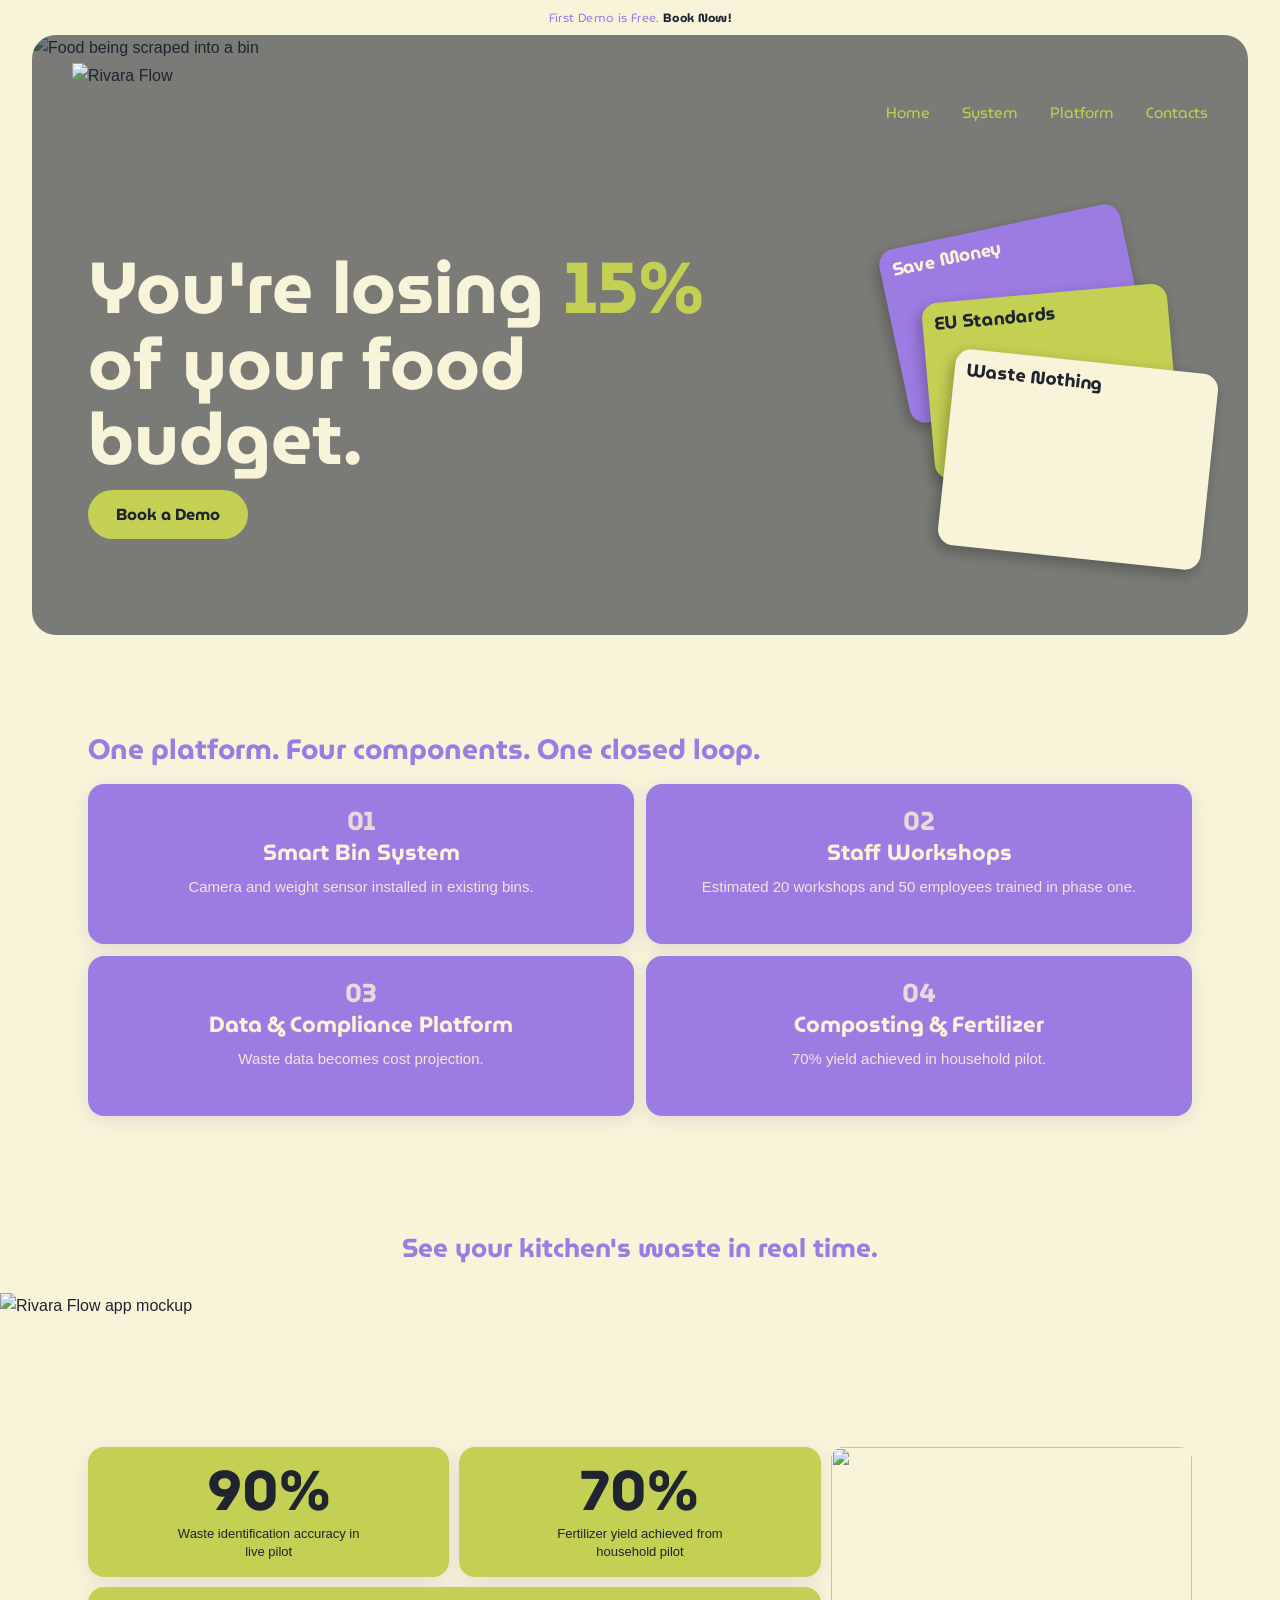
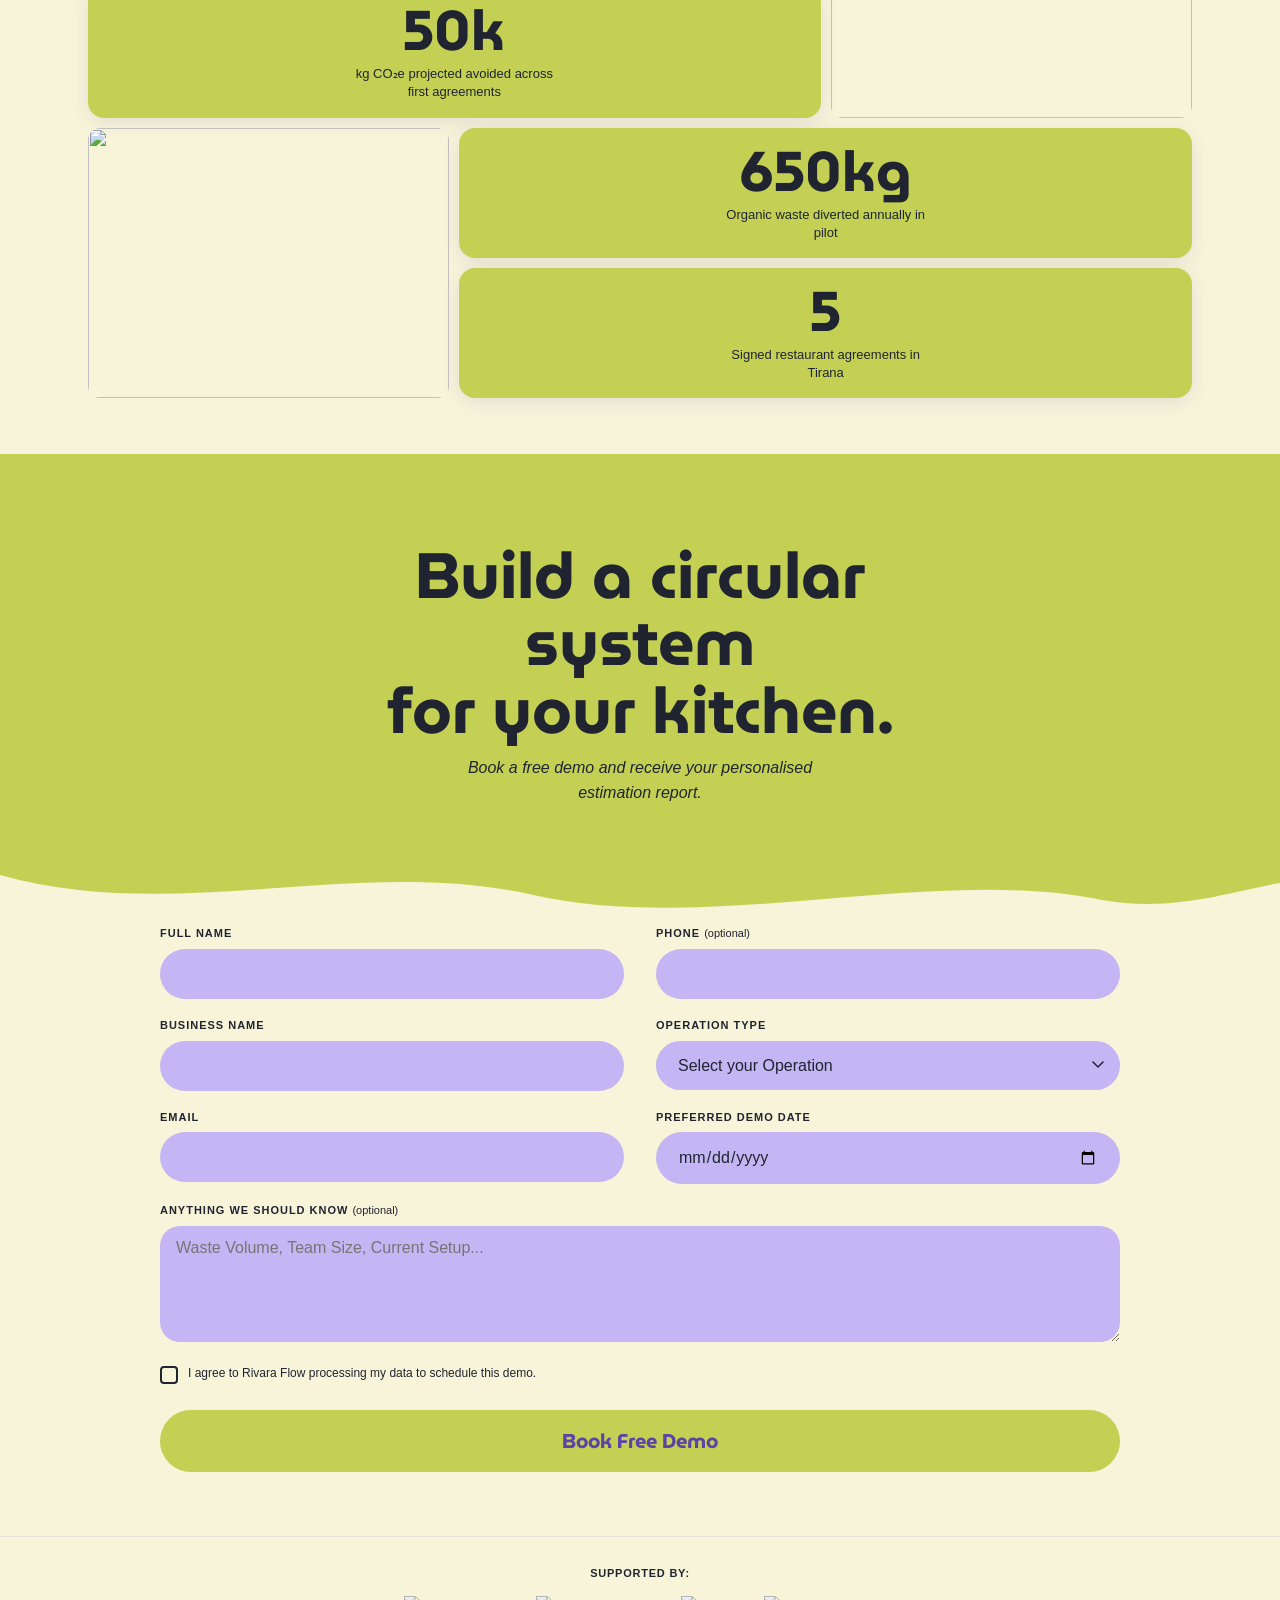
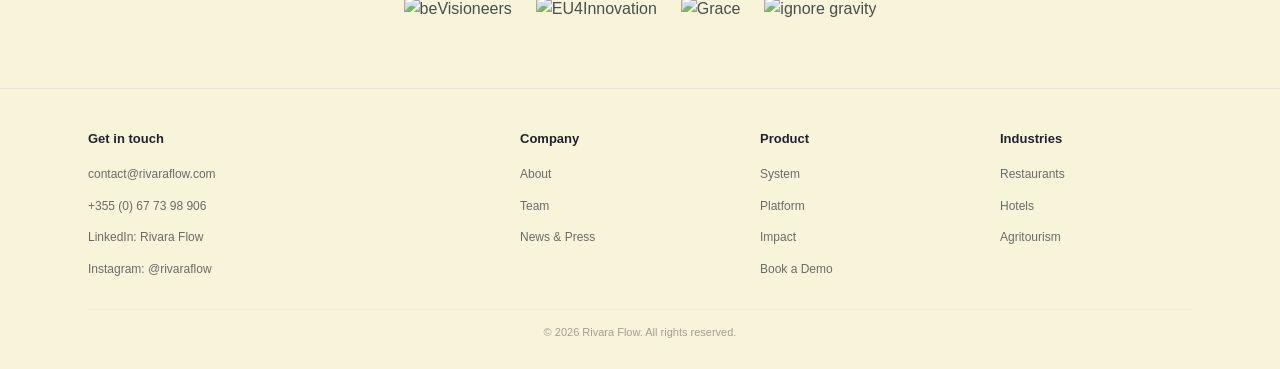
==== rivaraflow-landing/index.html @ 0e5a8a34 "feat: remove subtitle & stats, bigger logo & carousel, images in metrics, bigger form - Hero: remove" ====
<!DOCTYPE html>
<html lang="en">
<head>
  <meta charset="UTF-8" />
  <meta name="viewport" content="width=device-width, initial-scale=1.0" />
  <title>Rivara Flow — Stop Paying for Waste You've Never Seen</title>
  <meta name="description" content="Rivara Flow helps restaurants, hotels and agritourism businesses stop paying for food waste. Smart bins, staff training, data compliance, and circular composting — one closed loop." />
  <link rel="canonical" href="https://rivaraflow.com/" />
  <meta property="og:title"       content="Rivara Flow — One Platform. Four Components. One Closed Loop." />
  <meta property="og:description" content="Stop paying for food waste you've never seen. EU-compliant food waste management for restaurants, hotels, and agritourism." />
  <meta property="og:type"        content="website" />

  <link rel="preconnect" href="https://fonts.googleapis.com" />
  <link rel="preconnect" href="https://fonts.gstatic.com" crossorigin />
  <link href="https://fonts.googleapis.com/css2?family=MuseoModerno:ital,wght@0,100..900;1,100..900&display=swap" rel="stylesheet" />
  <link href="https://api.fontshare.com/v2/css?f[]=satoshi@400,500,700&display=swap" rel="stylesheet" />
  <link rel="stylesheet" href="styles/tokens.css" />
  <link rel="stylesheet" href="styles/globals.css" />
</head>
<body>

<!-- ANNOUNCEMENT -->
<p class="announce">
  First Demo is Free. <strong>Book Now!</strong>
</p>

<!-- HERO -->
<div class="hero-wrap">
  <section class="hero" id="hero" aria-labelledby="hero-h1">

    <img class="hero__bg" src="assets/images/hero-bg.png"
      alt="Food being scraped into a bin" loading="eager" width="1200" height="600" />
    <div class="hero__overlay" aria-hidden="true"></div>

    <nav class="hero-nav" aria-label="Main navigation">
      <a href="#" class="hero-nav__logo" aria-label="Rivara Flow home">
        <img src="assets/images/logo.png" alt="Rivara Flow" width="300" height="100" />
      </a>
      <ul class="hero-nav__links" role="list">
        <li><a href="#system">Home</a></li>
        <li><a href="#system">System</a></li>
        <li><a href="#platform">Platform</a></li>
        <li><a href="#contact">Contacts</a></li>
      </ul>
      <button class="hero-nav__hamburger" id="hamburger" aria-label="Open menu" aria-expanded="false">
        <span></span><span></span><span></span>
      </button>
      <div class="nav-backdrop" id="nav-backdrop" aria-hidden="true"></div>
      <nav class="hero-nav__mobile" id="mobile-menu" aria-label="Mobile nav">
        <a href="#system">Home</a>
        <a href="#system">System</a>
        <a href="#platform">Platform</a>
        <a href="#contact">Contacts</a>
      </nav>
    </nav>

    <!-- Headline left, deco cards right — same row -->
    <div class="hero__body">
      <div class="hero__content">
        <h1 class="hero__headline reveal" id="hero-h1">
          You're losing <span class="hi">15%</span><br>
          of your food<br>budget.
        </h1>
        <a href="#contact" class="btn-demo reveal">Book a Demo</a>
      </div>

      <!-- Deco cards sit to the right of the headline -->
      <div class="hero__deco" aria-hidden="true">
        <div class="deco-stack">
          <div class="deco-card deco-card--1"><span>Save Money</span></div>
          <div class="deco-card deco-card--2"><span>EU Standards</span></div>
          <div class="deco-card deco-card--3"><span>Waste Nothing</span></div>
        </div>
      </div>
    </div>

  </section>
</div>

<main>

<!-- PRODUCTS — carousel on mobile, grid on desktop -->
<section class="products" id="system" aria-labelledby="prod-title">
  <div class="container">
    <h2 class="section-title reveal" id="prod-title">
      One platform. Four components. One closed loop.
    </h2>
    <div class="carousel-wrap">
      <div class="carousel__track">
        <article class="p-card">
          <span class="p-card__num">01</span>
          <h3 class="p-card__name">Smart Bin System</h3>
          <p class="p-card__desc">Camera and weight sensor installed in existing bins.</p>
        </article>
        <article class="p-card">
          <span class="p-card__num">02</span>
          <h3 class="p-card__name">Staff Workshops</h3>
          <p class="p-card__desc">Estimated 20 workshops and 50 employees trained in phase one.</p>
        </article>
        <article class="p-card">
          <span class="p-card__num">03</span>
          <h3 class="p-card__name">Data &amp; Compliance Platform</h3>
          <p class="p-card__desc">Waste data becomes cost projection.</p>
        </article>
        <article class="p-card">
          <span class="p-card__num">04</span>
          <h3 class="p-card__name">Composting &amp; Fertilizer</h3>
          <p class="p-card__desc">70% yield achieved in household pilot.</p>
        </article>
      </div>
      <div class="carousel__dots" aria-hidden="true">
        <button class="carousel__dot active"></button>
        <button class="carousel__dot"></button>
        <button class="carousel__dot"></button>
        <button class="carousel__dot"></button>
      </div>
    </div>
  </div>
</section>


<!-- PHONE MOCKUP — full bleed -->
<section class="phone-section" id="platform" aria-labelledby="phone-h">
  <div class="container">
    <h2 class="phone-section__title reveal" id="phone-h">
      See your kitchen's waste in real time.
    </h2>
  </div>
  <div class="mockup-bleed">
    <img
      src="assets/images/grocery-bag.png"
      alt="Rivara Flow app mockup"
      loading="lazy"
    />
  </div>
</section>

<!-- METRICS -->
<style>
  /* Smaller lime cards */
  .m-card { min-height: 100px !important; padding: 16px 14px !important; }

  /* Images always visible, full-width rows */
  .m-ph, .m-i2 {
    display: block !important;
    padding: 0 !important;
    background: none !important;
    box-shadow: none !important;
    border-radius: var(--r12) !important;
    overflow: hidden !important;
    grid-column: 1 / -1 !important;
  }
  .m-ph img, .m-i2 img {
    width: 100% !important;
    height: 220px !important;
    object-fit: cover !important;
    border-radius: 0 !important;
    display: block !important;
  }
  /* Mobile grid order */
  .m-90  { grid-column: span 1 !important; }
  .m-70  { grid-column: span 1 !important; }
  .m-50k { grid-column: 1 / -1 !important; }
  .m-650 { grid-column: span 1 !important; }
  .m-5   { grid-column: span 1 !important; }

  /* Desktop: restore 3-col complex grid */
  @media (min-width: 768px) {
    .metrics__grid { grid-template-columns: 1fr 1fr 1fr !important; }
    .m-ph  { grid-column: 3 !important;     grid-row: 1 / 3 !important; }
    .m-i2  { grid-column: 1 !important;     grid-row: 3 / 5 !important; }
    .m-90  { grid-column: 1 !important;     grid-row: 1 !important; }
    .m-70  { grid-column: 2 !important;     grid-row: 1 !important; }
    .m-50k { grid-column: 1 / 3 !important; grid-row: 2 !important; }
    .m-650 { grid-column: 2 / 4 !important; grid-row: 3 !important; }
    .m-5   { grid-column: 2 / 4 !important; grid-row: 4 !important; }
    .m-ph img, .m-i2 img { height: 100% !important; }
  }
</style>
<section class="metrics" aria-labelledby="metrics-h">
  <div class="container">
    <h2 class="sr-only" id="metrics-h">Impact metrics</h2>
    <div class="metrics__grid">

      <article class="m-card m-90 reveal">
        <span class="m-card__num">90%</span>
        <p class="m-card__label">Waste identification accuracy in live pilot</p>
      </article>

      <article class="m-card m-70 reveal">
        <span class="m-card__num">70%</span>
        <p class="m-card__label">Fertilizer yield achieved from household pilot</p>
      </article>

      <!-- image cards — hidden on mobile, shown on desktop -->
      <div class="m-card m-ph m-img-card">
        <img src="assets/images/waste-heap.jpg" alt="" loading="lazy" />
      </div>

      <article class="m-card m-50k reveal">
        <span class="m-card__num">50k</span>
        <p class="m-card__label">kg CO₂e projected avoided across first agreements</p>
      </article>

      <div class="m-card m-i2 m-img-card">
        <img src="assets/images/market.jpg" alt="" loading="lazy" />
      </div>

      <article class="m-card m-650 reveal">
        <span class="m-card__num">650kg</span>
        <p class="m-card__label">Organic waste diverted annually in pilot</p>
      </article>

      <article class="m-card m-5 reveal">
        <span class="m-card__num">5</span>
        <p class="m-card__label">Signed restaurant agreements in Tirana</p>
      </article>

    </div>
  </div>
</section>

<!-- FORM -->
<section class="form-section" id="contact" aria-labelledby="form-h" style="background:var(--bg)">

  <div class="form-heading-area">
    <div class="form-heading-content">
      <h2 class="form-section__heading reveal" id="form-h">
        Build a circular<br>system<br>for your kitchen.
      </h2>
      <p class="form-section__sub reveal">
        Book a free demo and receive your personalised estimation report.
      </p>
    </div>
    <!-- wave at bottom transitions lime → beige -->
    <svg class="form-wave" viewBox="0 0 1440 70" preserveAspectRatio="none" aria-hidden="true">
      <path d="M0,20 C200,70 400,0 600,40 C800,80 1050,10 1240,45 C1320,58 1390,35 1440,28 L1440,70 L0,70 Z" fill="#F8F4D9"/>
    </svg>
  </div>

  <form class="lead-form" id="lead-form" novalidate aria-label="Book a free demo">

    <div class="f-group">
      <label class="f-label" for="full-name">Full Name</label>
      <input class="f-input" type="text" id="full-name" name="full_name"
        autocomplete="name" required aria-required="true" />
    </div>

    <div class="f-group">
      <label class="f-label" for="phone">Phone
        <span style="font-weight:400;text-transform:none;letter-spacing:0">(optional)</span>
      </label>
      <input class="f-input" type="tel" id="phone" name="phone" autocomplete="tel" />
    </div>

    <div class="f-group">
      <label class="f-label" for="biz">Business Name</label>
      <input class="f-input" type="text" id="biz" name="business_name" required aria-required="true" />
    </div>

    <div class="f-group">
      <label class="f-label" for="op-type">Operation Type</label>
      <select class="f-select f-input" id="op-type" name="operation_type" required aria-required="true">
        <option value="" disabled selected>Select your Operation</option>
        <option value="restaurant">Restaurant</option>
        <option value="hotel">Hotel</option>
        <option value="agritourism">Agritourism</option>
        <option value="catering">Catering</option>
        <option value="other">Other</option>
      </select>
    </div>

    <div class="f-group">
      <label class="f-label" for="email">Email</label>
      <input class="f-input" type="email" id="email" name="email"
        autocomplete="email" required aria-required="true" />
    </div>

    <div class="f-group">
      <label class="f-label" for="demo-date">Preferred Demo Date</label>
      <input class="f-input" type="date" id="demo-date" name="demo_date" />
    </div>

    <div class="f-group f-group--full">
      <label class="f-label" for="notes">Anything we should know
        <span style="font-weight:400;text-transform:none;letter-spacing:0">(optional)</span>
      </label>
      <textarea class="f-textarea" id="notes" name="notes" rows="5"
        placeholder="Waste Volume, Team Size, Current Setup..."></textarea>
    </div>

    <div class="f-consent">
      <input type="checkbox" id="consent" name="consent" required aria-required="true" />
      <label for="consent">I agree to Rivara Flow processing my data to schedule this demo.</label>
    </div>

    <div class="f-submit">
      <button type="submit" class="btn-cta">Book Free Demo</button>
    </div>

  </form>
</section>

</main>

<!-- SUPPORTED BY -->
<aside class="supported" aria-label="Supported by">
  <div class="container">
    <p class="supported__label">Supported by:</p>
    <div class="supported__logos">
      <img src="assets/images/sponsor-bv.png"         alt="beVisioneers"  height="36" loading="lazy" />
      <img src="assets/images/sponsor-eu4innovation.png" alt="EU4Innovation" height="36" loading="lazy" />
      <img src="assets/images/sponsor-grace.png"      alt="Grace"         height="36" loading="lazy" />
      <img src="assets/images/sponsor-ignore_gravity.png" alt="ignore gravity" height="36" loading="lazy" />
    </div>
  </div>
</aside>

<!-- FOOTER -->
<footer class="footer" role="contentinfo">
  <div class="container">
    <div class="footer__grid">
      <div class="footer__col">
        <p class="footer__col-title">Get in touch</p>
        <ul role="list">
          <li><a href="mailto:contact@rivaraflow.com">contact@rivaraflow.com</a></li>
          <li><a href="tel:+355677398906">+355 (0) 67 73 98 906</a></li>
          <li><a href="https://linkedin.com/company/rivaraflow" target="_blank" rel="noopener">LinkedIn: Rivara Flow</a></li>
          <li><a href="https://instagram.com/rivaraflow" target="_blank" rel="noopener">Instagram: @rivaraflow</a></li>
        </ul>
      </div>
      <div class="footer__col">
        <p class="footer__col-title">Company</p>
        <ul role="list">
          <li><a href="#">About</a></li>
          <li><a href="#">Team</a></li>
          <li><a href="#">News &amp; Press</a></li>
        </ul>
      </div>
      <div class="footer__col">
        <p class="footer__col-title">Product</p>
        <ul role="list">
          <li><a href="#system">System</a></li>
          <li><a href="#platform">Platform</a></li>
          <li><a href="#">Impact</a></li>
          <li><a href="#contact">Book a Demo</a></li>
        </ul>
      </div>
      <div class="footer__col">
        <p class="footer__col-title">Industries</p>
        <ul role="list">
          <li><a href="#">Restaurants</a></li>
          <li><a href="#">Hotels</a></li>
          <li><a href="#">Agritourism</a></li>
        </ul>
      </div>
    </div>
    <p class="footer__copy">&copy; <span id="year"></span> Rivara Flow. All rights reserved.</p>
  </div>
</footer>

<script>
  document.getElementById('year').textContent = new Date().getFullYear();

  const hbtn     = document.getElementById('hamburger');
  const hmenu    = document.getElementById('mobile-menu');
  const backdrop = document.getElementById('nav-backdrop');

  function openMenu() {
    hmenu.classList.add('open');
    backdrop.classList.add('open');
    hbtn.setAttribute('aria-expanded', 'true');
    document.body.style.overflow = 'hidden';
  }
  function closeMenu() {
    hmenu.classList.remove('open');
    backdrop.classList.remove('open');
    hbtn.setAttribute('aria-expanded', 'false');
    document.body.style.overflow = '';
  }

  hbtn.addEventListener('click', () => {
    hmenu.classList.contains('open') ? closeMenu() : openMenu();
  });
  backdrop.addEventListener('click', closeMenu);
  hmenu.querySelectorAll('a').forEach(a => a.addEventListener('click', closeMenu));

  // Carousel
  const track = document.querySelector('.carousel__track');
  const dots  = document.querySelectorAll('.carousel__dot');
  if (track && dots.length) {
    const updateDots = () => {
      const idx = Math.round(track.scrollLeft / track.offsetWidth);
      dots.forEach((d, i) => d.classList.toggle('active', i === idx));
    };
    track.addEventListener('scroll', updateDots, { passive: true });
    dots.forEach((dot, i) => {
      dot.addEventListener('click', () => {
        track.scrollTo({ left: i * track.offsetWidth, behavior: 'smooth' });
      });
    });
  }

  const io = new IntersectionObserver(entries => {
    entries.forEach(e => {
      if (e.isIntersecting) { e.target.classList.add('in-view'); io.unobserve(e.target); }
    });
  }, { threshold: 0.1 });
  document.querySelectorAll('.reveal').forEach((el, i) => {
    el.style.transitionDelay = (i % 5) * 0.07 + 's';
    io.observe(el);
  });

  document.getElementById('lead-form').addEventListener('submit', e => {
    e.preventDefault();
    const btn = e.target.querySelector('[type=submit]');
    btn.textContent = "Submitted — we'll be in touch!";
    btn.disabled = true;
    btn.style.background = 'var(--accent-dark)';
    btn.style.color = 'var(--text-inv)';
  });
</script>

</body>
</html>
---- rivaraflow-landing/styles/tokens.css ----
@import url('https://fonts.googleapis.com/css2?family=MuseoModerno:ital,wght@0,100..900;1,100..900&display=swap');
@import url('https://api.fontshare.com/v2/css?f[]=satoshi@400,500,700&display=swap');

:root {
  --bg:          #F8F4D9;
  --bg-dark:     #1F2430;
  --primary:     #C4D054;
  --accent:      #9C7BE3;
  --accent-dark: #5B43A7;
  --accent-soft: #BAAADE;
  --input-bg:    #C4B5F4;
  --text:        #1F2430;
  --text-inv:    #F8F4D9;
  --white:       #FFFFFF;

  --museo:   'MuseoModerno', sans-serif;
  --satoshi: 'Satoshi', sans-serif;

  --r8:   8px;
  --r12:  12px;
  --r16:  16px;
  --r20:  20px;
  --r24:  24px;
  --r32:  32px;
  --r999: 999px;
}
---- rivaraflow-landing/styles/globals.css ----
/* ═══════════════════════════════════════════════════
   globals.css — mobile-first
   ═══════════════════════════════════════════════════ */

*, *::before, *::after { box-sizing: border-box; margin: 0; padding: 0; }
html { scroll-behavior: smooth; -webkit-text-size-adjust: 100%; }

body {
  background: var(--bg);
  color: var(--text);
  font-family: var(--satoshi);
  line-height: 1.6;
  overflow-x: hidden;
}

img  { display: block; max-width: 100%; }
a    { text-decoration: none; color: inherit; }
ul   { list-style: none; }

.sr-only {
  position:absolute; width:1px; height:1px; padding:0;
  margin:-1px; overflow:hidden; clip:rect(0,0,0,0);
  white-space:nowrap; border:0;
}

.container {
  width: 100%;
  max-width: 1200px;
  margin-inline: auto;
  padding-inline: 16px;
}
@media (min-width: 640px)  { .container { padding-inline: 24px; } }
@media (min-width: 1024px) { .container { padding-inline: 48px; } }

/* ══════════════════════════════════════════════════
   ANNOUNCEMENT BAR
══════════════════════════════════════════════════ */
.announce {
  text-align: center;
  font-family: var(--museo);
  font-size: 12px;
  color: var(--accent);
  padding: 8px 16px;
  letter-spacing: .03em;
}
.announce strong { color: var(--text); font-weight: 700; }

/* ══════════════════════════════════════════════════
   HERO
══════════════════════════════════════════════════ */
.hero-wrap {
  padding: 0 12px 16px;   /* small gap below hero */
}
@media (min-width: 640px)  { .hero-wrap { padding: 0 20px 32px; } }
@media (min-width: 1024px) { .hero-wrap { padding: 0 32px 48px; } }

.hero {
  position: relative;
  border-radius: var(--r24);
  overflow: hidden;
  min-height: 440px;
  display: flex;
  flex-direction: column;
}
@media (min-width: 768px)  { .hero { min-height: 540px; } }
@media (min-width: 1024px) { .hero { min-height: 600px; } }

.hero__bg {
  position: absolute;
  inset: 0;
  width: 100%; height: 100%;
  object-fit: cover;
  object-position: center center;
}
.hero__overlay {
  position: absolute;
  inset: 0;
  background: rgba(31,36,48,.58);
}

/* ── Nav inside hero ─────────────────────────── */
.hero-nav {
  position: relative;
  z-index: 10;
  display: flex;
  align-items: center;
  justify-content: space-between;
  padding: 18px 20px 0;
  gap: 16px;
}
@media (min-width: 768px) { .hero-nav { padding: 28px 40px 0; } }

.hero-nav__logo img {
  height: 80px;
  width: auto;
  object-fit: contain;
}
@media (min-width: 768px) { .hero-nav__logo img { height: 100px; } }

.hero-nav__links { display: none; gap: 32px; }
@media (min-width: 768px) { .hero-nav__links { display: flex; } }
.hero-nav__links a {
  font-family: var(--museo);
  font-size: 15px;
  color: var(--primary);
  transition: opacity .2s;
}
.hero-nav__links a:hover { opacity: .7; }

.hero-nav__hamburger {
  display: flex; flex-direction: column;
  gap: 5px; background: none; border: none;
  cursor: pointer; padding: 4px;
  position: relative; z-index: 110;
}
.hero-nav__hamburger span {
  display: block; width: 22px; height: 2px;
  background: var(--primary); border-radius: 2px;
  transform-origin: center;
  transition: transform .28s ease, opacity .28s ease;
}
/* Morph to X when open */
.hero-nav__hamburger[aria-expanded="true"] span:nth-child(1) {
  transform: translateY(7px) rotate(45deg);
}
.hero-nav__hamburger[aria-expanded="true"] span:nth-child(2) {
  opacity: 0; transform: scaleX(0);
}
.hero-nav__hamburger[aria-expanded="true"] span:nth-child(3) {
  transform: translateY(-7px) rotate(-45deg);
}
@media (min-width: 768px) { .hero-nav__hamburger { display: none; } }

/* Backdrop */
.nav-backdrop {
  display: none;
  position: fixed; inset: 0; z-index: 98;
  background: rgba(0,0,0,.45);
  opacity: 0;
  transition: opacity .28s ease;
}
.nav-backdrop.open {
  display: block;
  opacity: 1;
}

/* Slide-in drawer */
.hero-nav__mobile {
  position: fixed; top: 0; right: 0;
  height: 100dvh; width: 72%; max-width: 270px;
  z-index: 99;
  background: var(--bg-dark);
  display: flex; flex-direction: column;
  padding: 72px 28px 40px;
  gap: 6px;
  transform: translateX(100%);
  transition: transform .3s cubic-bezier(.4,0,.2,1);
  overflow-y: auto;
}
.hero-nav__mobile.open { transform: translateX(0); }
.hero-nav__mobile a {
  font-family: var(--museo); font-size: 20px;
  color: var(--primary);
  padding: 12px 0;
  border-bottom: 1px solid rgba(196,208,84,.12);
  transition: opacity .2s;
}
.hero-nav__mobile a:last-child { border-bottom: none; }
.hero-nav__mobile a:hover { opacity: .7; }
@media (min-width: 768px) { .hero-nav__mobile, .nav-backdrop { display: none !important; } }

/* ── Hero body: content left, deco right ─────── */
.hero__body {
  position: relative;
  z-index: 5;
  flex: 1;
  /* On mobile: row layout so deco is beside headline */
  display: flex;
  flex-direction: row;
  align-items: flex-start;
  justify-content: space-between;
  gap: 12px;
  padding: 24px 20px 32px;
}
@media (min-width: 768px) {
  .hero__body {
    padding: 40px 40px 56px;
    align-items: center;
  }
}
@media (min-width: 1024px) { .hero__body { padding: 56px 56px 64px; } }

.hero__content {
  flex: 1;
  min-width: 0;
  display: flex;
  flex-direction: column;
  align-items: flex-start;
}

.hero__headline {
  font-family: var(--museo);
  font-weight: 700;
  font-size: clamp(32px, 7vw, 72px);
  line-height: 1.05;
  color: var(--text-inv);
  margin-bottom: 12px;
}
.hero__headline .hi { color: var(--primary); }

.hero__sub {
  font-size: clamp(11px, 2.5vw, 15px);
  color: rgba(248,244,217,.88);
  line-height: 1.6;
  margin-bottom: 20px;
  max-width: 420px;
}

/* CTA — must be lowest element in hero */
.btn-demo {
  display: inline-flex;
  align-items: center; justify-content: center;
  background: var(--primary);
  color: var(--text);
  font-family: var(--museo); font-weight: 700;
  font-size: clamp(13px, 2.5vw, 16px);
  padding: 12px 28px;
  border-radius: var(--r999);
  border: none; cursor: pointer;
  transition: transform .2s, box-shadow .2s;
  white-space: nowrap;
  margin-top: auto;
}
.btn-demo:hover { transform: translateY(-2px); box-shadow: 0 8px 24px rgba(0,0,0,.25); }

/* ── Deco cards — beside headline on mobile ──── */
.hero__deco {
  flex-shrink: 0;
  align-self: center;
  width: 130px;
  height: 155px;
}
@media (min-width: 480px) { .hero__deco { width: 155px; height: 185px; } }
@media (min-width: 768px) { .hero__deco { width: 220px; height: 260px; } }
@media (min-width: 1024px) { .hero__deco { width: 300px; height: 340px; } }

.deco-stack {
  position: relative;
  width: 100%; height: 100%;
}

.deco-card {
  position: absolute;
  border-radius: var(--r16);
  box-shadow: -3px 5px 14px rgba(0,0,0,.28);
  overflow: hidden;
}

.deco-card--1 {
  background: var(--accent); color: var(--text-inv);
  width: 82%; height: 52%;
  top: 0; left: 0;
  transform: rotate(-12deg);
  display: flex; align-items: flex-start;
  padding: 10px 12px; z-index: 1;
}
.deco-card--1 span {
  font-family: var(--museo); font-weight: 700;
  font-size: clamp(11px, 2.5vw, 18px); color: var(--text-inv); line-height: 1.2;
}

.deco-card--2 {
  background: var(--primary); color: var(--bg-dark);
  width: 82%; height: 52%;
  top: 20%; left: 12%;
  transform: rotate(-5deg);
  display: flex; align-items: flex-start;
  padding: 10px 12px; z-index: 2;
}
.deco-card--2 span {
  font-family: var(--museo); font-weight: 700;
  font-size: clamp(11px, 2.5vw, 18px); color: var(--bg-dark); line-height: 1.2;
}

.deco-card--3 {
  background: var(--bg); color: var(--text);
  width: 88%; height: 58%;
  top: 40%; left: 18%;
  transform: rotate(6deg);
  display: flex; flex-direction: column;
  align-items: flex-start;
  padding: 10px 12px 8px; gap: 4px; z-index: 3;
}
.deco-card--3 span {
  font-family: var(--museo); font-weight: 700;
  font-size: clamp(11px, 2.5vw, 18px); color: var(--text); line-height: 1.2;
}
.deco-card--3 img {
  width: 50%; object-fit: contain; align-self: flex-end;
}

/* ══════════════════════════════════════════════════
   PRODUCTS
══════════════════════════════════════════════════ */
.products { padding: 20px 0 32px; }  /* tight gap after hero */
@media (min-width: 768px) { .products { padding: 48px 0 56px; } }

.section-title {
  font-family: var(--museo); font-weight: 700;
  font-size: clamp(14px, 3vw, 28px);
  color: var(--accent);
  margin-bottom: 16px; line-height: 1.3;
}

/* ── Carousel ───────────────────────────────── */
.carousel-wrap { position: relative; }

.carousel__track {
  display: flex;
  gap: 10px;
  overflow-x: auto;
  scroll-snap-type: x mandatory;
  scroll-behavior: smooth;
  scrollbar-width: none;
  -webkit-overflow-scrolling: touch;
}
.carousel__track::-webkit-scrollbar { display: none; }

.carousel__track .p-card {
  scroll-snap-align: start;
  flex: 0 0 calc(100% - 4px);
  min-height: 160px;
}

.carousel__dots {
  display: flex;
  justify-content: center;
  gap: 8px;
  margin-top: 16px;
}
.carousel__dot {
  width: 9px; height: 9px;
  border-radius: 50%;
  background: var(--accent-soft);
  border: none; cursor: pointer; padding: 0;
  transition: background .2s, transform .2s;
}
.carousel__dot.active {
  background: var(--accent);
  transform: scale(1.25);
}

/* Desktop: 2×2 grid, hide dots */
@media (min-width: 640px) {
  .carousel__track {
    display: grid;
    grid-template-columns: 1fr 1fr;
    gap: 12px;
    overflow-x: visible;
    scroll-snap-type: none;
  }
  .carousel__track .p-card { flex: none; }
  .carousel__dots { display: none; }
}

.p-card {
  background: var(--accent);
  border-radius: var(--r16);
  padding: 24px 20px;
  color: var(--text-inv);
  box-shadow: 0 4px 18px rgba(91,67,167,.14);
  transition: transform .25s, box-shadow .25s;
  min-height: 140px;
  display: flex; flex-direction: column;
  align-items: center; text-align: center; gap: 6px;
}
.p-card:hover { transform: translateY(-3px); box-shadow: 0 8px 28px rgba(91,67,167,.24); }

.p-card__num {
  font-family: var(--museo); font-weight: 700;
  font-size: clamp(18px, 3vw, 26px); line-height: 1; opacity: .8;
}
.p-card__name {
  font-family: var(--museo); font-weight: 700;
  font-size: clamp(16px, 2.5vw, 22px); line-height: 1.2;
}
.p-card__desc {
  font-family: var(--satoshi); font-weight: 400;
  font-size: clamp(13px, 1.8vw, 15px); line-height: 1.5; opacity: .9; margin-top: 4px;
}

/* ══════════════════════════════════════════════════
   IMAGE STORY — always 2 columns
══════════════════════════════════════════════════ */
.image-story { padding: 0 0 32px; }
@media (min-width: 768px) { .image-story { padding: 0 0 56px; } }

.image-story__grid {
  display: grid;
  grid-template-columns: 1fr 1fr;   /* always side by side */
  gap: 8px;
}
@media (min-width: 640px) { .image-story__grid { gap: 12px; } }

.image-story__img {
  width: 100%; aspect-ratio: 4/3;
  object-fit: cover;
}
@media (min-width: 768px) {
  .image-story__img { aspect-ratio: 16/9; }
}

/* ══════════════════════════════════════════════════
   STATS — always 3 columns, compact on mobile
══════════════════════════════════════════════════ */
.stats { padding: 32px 0; }
@media (min-width: 768px) { .stats { padding: 56px 0; } }

.stats__row {
  display: grid;
  grid-template-columns: repeat(3, 1fr);  /* always inline */
  gap: 8px;
  text-align: center;
}

.stat__num {
  display: block;
  font-family: var(--museo); font-weight: 700;
  font-size: clamp(22px, 6vw, 72px);
  color: var(--accent); line-height: 1;
  margin-bottom: 6px;
}
.stat__label {
  font-size: clamp(9px, 1.8vw, 14px);
  line-height: 1.3;
}

/* ══════════════════════════════════════════════════
   PHONE / MOCKUP SECTION
══════════════════════════════════════════════════ */
.phone-section { padding: 32px 0 48px; }
@media (min-width: 768px) { .phone-section { padding: 56px 0 72px; } }

.phone-section__title {
  font-family: var(--museo); font-weight: 700;
  font-size: clamp(14px, 2.5vw, 26px);
  color: var(--accent);
  text-align: center;
  margin-bottom: 24px;
}

/* Full-bleed mockup */
.mockup-bleed {
  width: 100%;
  overflow: hidden;
}
.mockup-bleed img {
  width: 100%;
  display: block;
  object-fit: cover;
}

/* ══════════════════════════════════════════════════
   METRICS — compact mobile grid
══════════════════════════════════════════════════ */
.metrics { padding: 32px 0; }
@media (min-width: 768px) { .metrics { padding: 56px 0; } }

.metrics__grid {
  display: grid;
  grid-template-columns: 1fr 1fr;
  gap: 8px;
}
@media (min-width: 640px) { .metrics__grid { gap: 10px; } }

/* Desktop 3-col layout */
@media (min-width: 768px) {
  .metrics__grid { grid-template-columns: 1fr 1fr 1fr; gap: 10px; }
  .m-90  { grid-column: 1; grid-row: 1; }
  .m-70  { grid-column: 2; grid-row: 1; }
  .m-ph  { grid-column: 3; grid-row: 1 / 3; }
  .m-50k { grid-column: 1 / 3; grid-row: 2; }
  .m-i2  { grid-column: 1; grid-row: 3 / 5; }
  .m-650 { grid-column: 2 / 4; grid-row: 3; }
  .m-5   { grid-column: 2 / 4; grid-row: 4; }
}

/* Mobile: hide image cards, simple 2-col grid */
.m-ph, .m-i2 { display: none; }
@media (min-width: 768px) {
  .m-ph, .m-i2 {
    display: block;
    padding: 0; background: none; box-shadow: none;
    border-radius: var(--r16); overflow: hidden;
  }
  .m-ph img, .m-i2 img {
    width: 100%; height: 100%; min-height: 200px;
    object-fit: cover;
  }
}

/* Mobile: 90% + 70% side by side, rest full-width */
.m-90, .m-70 { grid-column: span 1; }
.m-50k, .m-650, .m-5 { grid-column: span 2; }

.m-card {
  background: var(--primary);
  border-radius: var(--r16);
  padding: 20px 14px;
  display: flex; flex-direction: column;
  align-items: center; justify-content: center;
  text-align: center; gap: 6px;
  position: relative; overflow: hidden;
  box-shadow: 0 4px 18px rgba(91,67,167,.12);
  transition: transform .25s, box-shadow .25s;
  min-height: 120px;
}
.m-card:hover { transform: translateY(-3px); box-shadow: 0 8px 28px rgba(91,67,167,.22); }

.m-card__bg {
  position: absolute; inset: 0;
  width: 100%; height: 100%;
  object-fit: cover; opacity: .18; pointer-events: none;
}
.m-card__num {
  font-family: var(--museo); font-weight: 700;
  font-size: clamp(28px, 8vw, 56px);
  color: var(--bg-dark); line-height: 1;
  position: relative; z-index: 1;
}
.m-card__label {
  font-size: clamp(10px, 2.5vw, 13px);
  color: var(--bg-dark); line-height: 1.4;
  max-width: 200px; position: relative; z-index: 1;
}

/* ══════════════════════════════════════════════════
   FORM SECTION
══════════════════════════════════════════════════ */
.form-section {
  background: var(--bg);
  position: relative;
  padding-bottom: 48px;
  overflow: hidden;
}
@media (min-width: 768px) { .form-section { padding-bottom: 64px; } }

/* Heading area — solid lime, beige wave at bottom */
.form-heading-area {
  position: relative;
  background: var(--primary);
  text-align: center;
  padding: 56px 20px 96px;
}
@media (min-width: 640px)  { .form-heading-area { padding: 72px 24px 110px; } }
@media (min-width: 1024px) { .form-heading-area { padding: 88px 24px 120px; } }

.form-wave {
  position: absolute;
  bottom: 0; left: 0;
  width: 100%; height: 70px;
  display: block;
  pointer-events: none;
}

.form-heading-content {
  position: relative;
  z-index: 2;
  max-width: 700px;
  margin-inline: auto;
  text-align: center;
}

.form-section__heading {
  font-family: var(--museo);
  font-weight: 700;
  font-size: clamp(30px, 8vw, 64px);
  color: var(--bg-dark);
  line-height: 1.05;
  margin-bottom: 12px;
  text-align: center;
}

.form-section__sub {
  font-family: var(--satoshi);
  font-weight: 400;
  font-style: italic;
  font-size: clamp(12px, 2vw, 16px);
  color: var(--bg-dark);
  line-height: 1.55;
  text-align: center;
  max-width: 420px;
  margin-inline: auto;
}

/* Form grid */
.lead-form {
  display: grid;
  grid-template-columns: 1fr;
  gap: 18px;
  max-width: 960px;
  margin-inline: auto;
  padding-inline: 20px;
}
@media (min-width: 560px)  { .lead-form { grid-template-columns: 1fr 1fr; gap: 18px 32px; } }
@media (min-width: 1024px) { .lead-form { padding-inline: 0; } }

.f-group { display: flex; flex-direction: column; gap: 6px; }
.f-group--full { grid-column: 1 / -1; }

.f-label {
  font-family: var(--satoshi); font-weight: 700;
  font-size: 11px; letter-spacing: .09em;
  text-transform: uppercase; color: var(--text);
}

.f-input, .f-select, .f-textarea {
  background: var(--input-bg);
  border: none;
  border-radius: var(--r999);
  padding: 16px 22px;
  font-family: var(--satoshi);
  font-size: 16px; color: var(--text);
  width: 100%; outline: none;
  -webkit-appearance: none;
  transition: box-shadow .2s;
}
.f-input:focus, .f-select:focus { box-shadow: 0 0 0 2.5px var(--accent-dark); }

.f-textarea {
  border-radius: var(--r20);
  min-height: 100px; resize: vertical;
  padding: 13px 16px;
}
.f-textarea:focus { box-shadow: 0 0 0 2.5px var(--accent-dark); }

.f-select {
  appearance: none;
  background-image: url("data:image/svg+xml,%3Csvg xmlns='http://www.w3.org/2000/svg' width='12' height='8' viewBox='0 0 12 8'%3E%3Cpath d='M1 1l5 5 5-5' stroke='%231F2430' stroke-width='1.5' fill='none' stroke-linecap='round'/%3E%3C/svg%3E");
  background-repeat: no-repeat;
  background-position: right 16px center;
  padding-right: 40px; cursor: pointer;
}

.f-consent {
  display: flex; align-items: flex-start;
  gap: 10px; grid-column: 1 / -1; margin-top: 4px;
}
.f-consent input[type=checkbox] {
  flex-shrink: 0; margin-top: 2px;
  width: 18px; height: 18px;
  border-radius: 4px;
  border: 2px solid var(--text);
  appearance: none; cursor: pointer;
  background: transparent; transition: background .2s;
}
.f-consent input[type=checkbox]:checked {
  background: var(--accent-dark); border-color: var(--accent-dark);
}
.f-consent label { font-size: 12px; line-height: 1.5; cursor: pointer; }

.f-submit { grid-column: 1 / -1; margin-top: 8px; }

.btn-cta {
  display: flex; align-items: center; justify-content: center;
  width: 100%; padding: 15px;
  background: var(--primary);
  color: var(--accent-dark);
  font-family: var(--museo); font-weight: 700;
  font-size: clamp(15px, 2.5vw, 20px);
  border: none; border-radius: var(--r999);
  cursor: pointer;
  transition: transform .2s, box-shadow .2s;
}
.btn-cta:hover { transform: translateY(-2px); box-shadow: 0 8px 24px rgba(196,208,84,.5); }

/* ══════════════════════════════════════════════════
   SUPPORTED BY
══════════════════════════════════════════════════ */
.supported {
  background: var(--bg);
  padding: 28px 0;
  border-top: 1px solid rgba(156,123,227,.15);
}
.supported__label {
  font-family: var(--satoshi); font-weight: 700;
  font-size: 11px; text-transform: uppercase;
  letter-spacing: .07em; margin-bottom: 14px;
  text-align: center;
}
.supported__logos {
  display: flex; align-items: center;
  flex-wrap: wrap; gap: 24px;
  justify-content: center;   /* centred always */
}
.supported__logos img {
  height: 52px; object-fit: contain;
  opacity: .8; transition: opacity .2s;
}
@media (min-width: 768px) { .supported__logos img { height: 64px; } }
.supported__logos img:hover { opacity: 1; }

/* ══════════════════════════════════════════════════
   FOOTER
══════════════════════════════════════════════════ */
.footer {
  background: var(--bg);
  padding: 40px 0 28px;
  border-top: 1px solid rgba(156,123,227,.12);
}
.footer__grid {
  display: grid;
  grid-template-columns: 1fr 1fr;
  gap: 24px 32px;
}
@media (min-width: 768px) {
  .footer__grid { grid-template-columns: 2fr 1fr 1fr 1fr; gap: 24px 48px; }
}

.footer__col-title {
  font-family: var(--satoshi); font-weight: 700;
  font-size: 13px; margin-bottom: 10px;
}
.footer__col ul { display: flex; flex-direction: column; gap: 6px; }
.footer__col a  { font-size: 12px; opacity: .65; transition: opacity .2s; }
.footer__col a:hover { opacity: 1; }

.footer__copy {
  margin-top: 28px; padding-top: 14px;
  border-top: 1px solid rgba(31,36,48,.08);
  font-size: 11px; text-align: center; opacity: .4;
}

/* ══════════════════════════════════════════════════
   SCROLL REVEAL
══════════════════════════════════════════════════ */
.reveal {
  opacity: 0;
  transform: translateY(18px);
  transition: opacity .5s ease, transform .5s ease;
}
.reveal.in-view { opacity: 1; transform: none; }
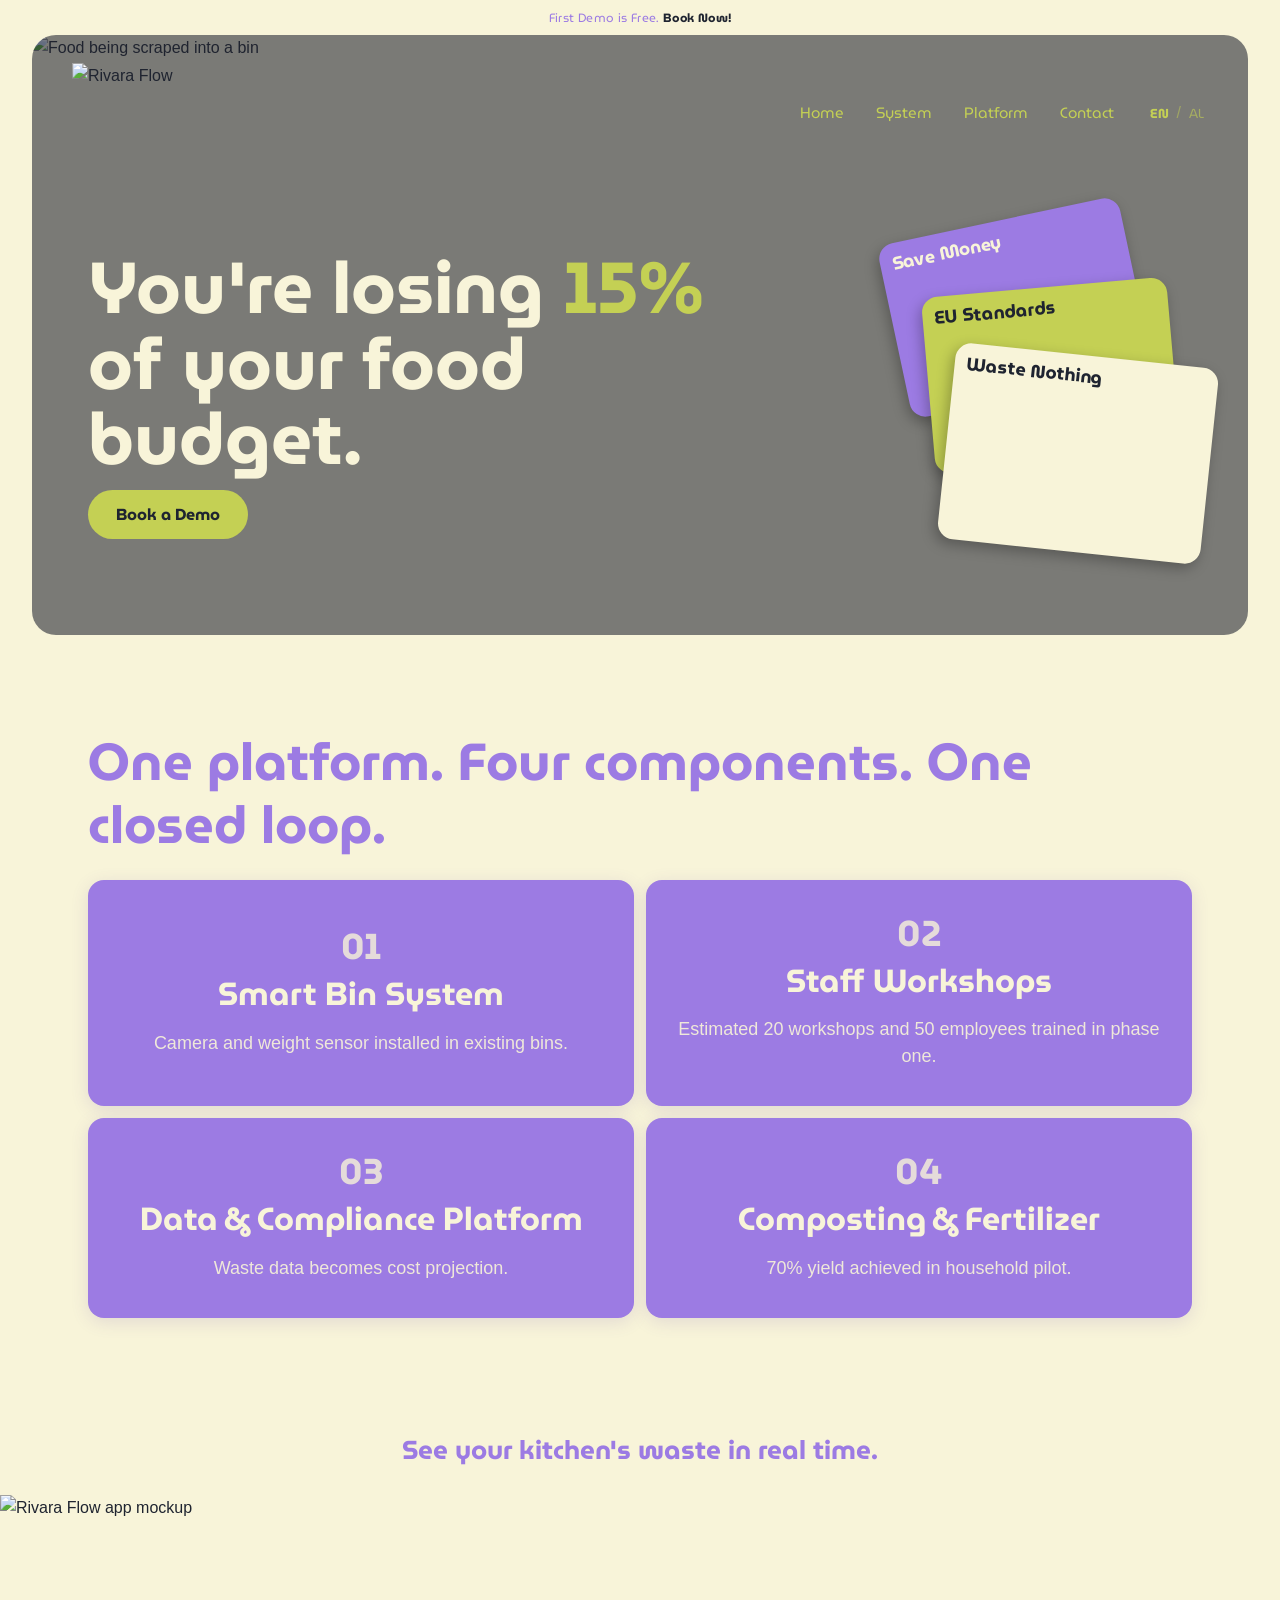
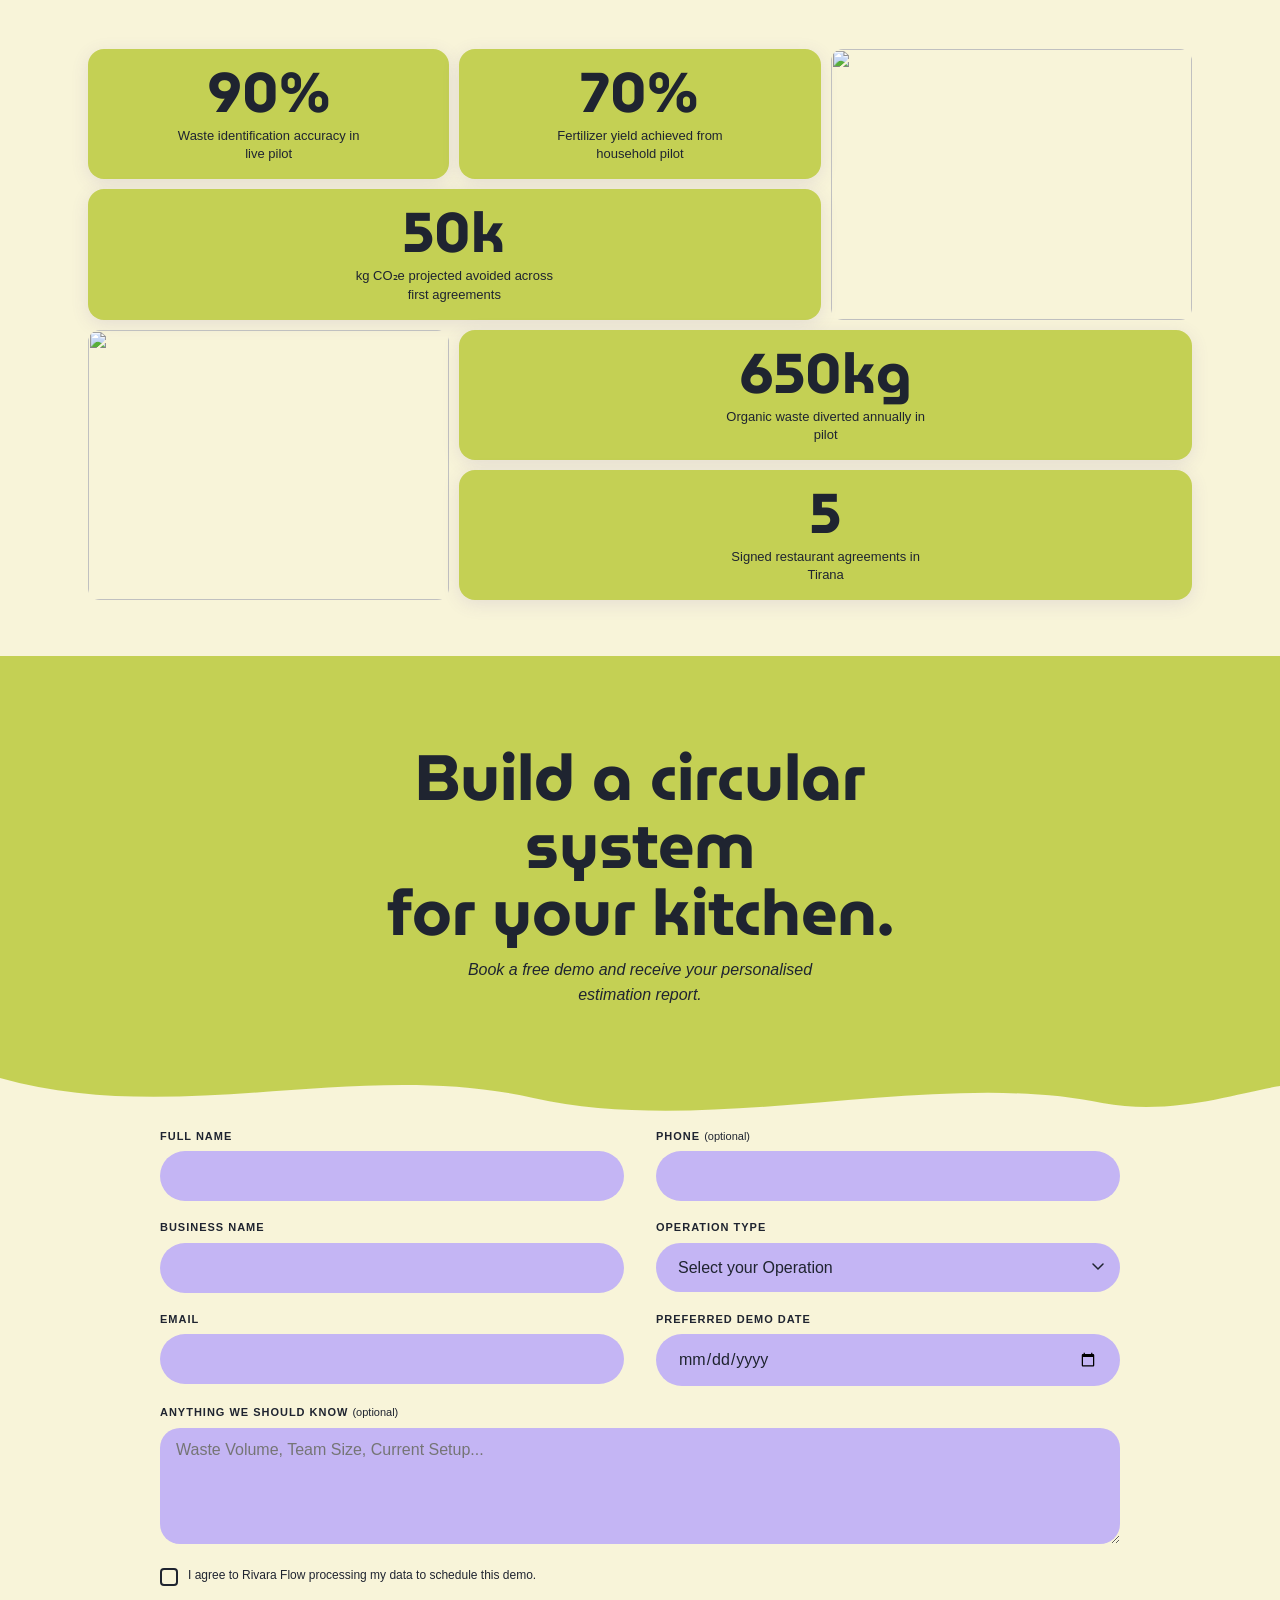
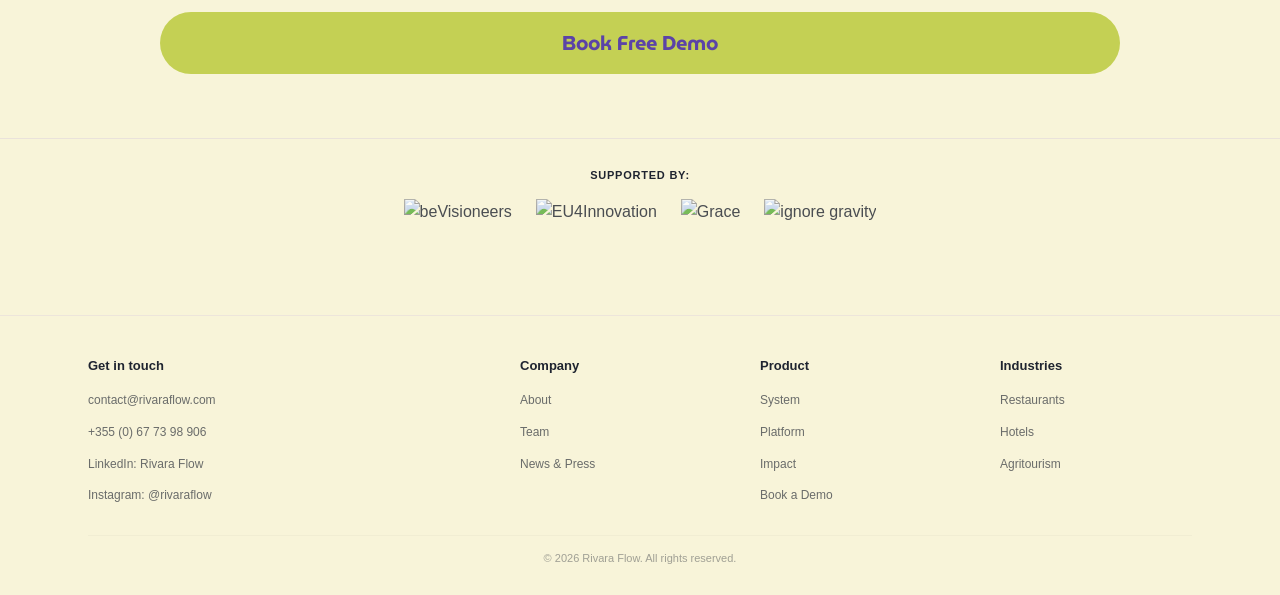
==== commit daea7597: "feat: full-screen menu with accordions, EN/AL language switcher, i18n system - Mobile menu: full-scr" ====
--- a/rivaraflow-landing/index.html
+++ b/rivaraflow-landing/index.html
@@ -21,7 +21,7 @@
 
 <!-- ANNOUNCEMENT -->
 <p class="announce">
-  First Demo is Free. <strong>Book Now!</strong>
+  <span data-i18n="announce">First Demo is Free.</span> <strong data-i18n="announce.cta">Book Now!</strong>
 </p>
 
 <!-- HERO -->
@@ -37,39 +37,86 @@
         <img src="assets/images/logo.png" alt="Rivara Flow" width="300" height="100" />
       </a>
       <ul class="hero-nav__links" role="list">
-        <li><a href="#system">Home</a></li>
-        <li><a href="#system">System</a></li>
-        <li><a href="#platform">Platform</a></li>
-        <li><a href="#contact">Contacts</a></li>
+        <li><a href="#" data-i18n="nav.home">Home</a></li>
+        <li><a href="#system" data-i18n="nav.system">System</a></li>
+        <li><a href="#platform" data-i18n="nav.platform">Platform</a></li>
+        <li><a href="#contact" data-i18n="nav.contact">Contact</a></li>
+        <li class="nav-lang-desktop">
+          <button class="lang-sm active" data-lang="en">EN</button>
+          <span class="lang-sep">/</span>
+          <button class="lang-sm" data-lang="al">AL</button>
+        </li>
       </ul>
       <button class="hero-nav__hamburger" id="hamburger" aria-label="Open menu" aria-expanded="false">
         <span></span><span></span><span></span>
       </button>
-      <div class="nav-backdrop" id="nav-backdrop" aria-hidden="true"></div>
-      <nav class="hero-nav__mobile" id="mobile-menu" aria-label="Mobile nav">
-        <a href="#system">Home</a>
-        <a href="#system">System</a>
-        <a href="#platform">Platform</a>
-        <a href="#contact">Contacts</a>
+
+      <!-- Full-screen mobile menu -->
+      <nav class="hero-nav__mobile" id="mobile-menu" aria-label="Mobile navigation">
+
+        <!-- Header row -->
+        <div class="mmenu__header">
+          <a href="#" class="mmenu__logo">
+            <img src="assets/images/logo.png" alt="Rivara Flow" />
+          </a>
+          <a href="#contact" class="mmenu__cta" data-i18n="nav.book">Book a Demo</a>
+          <button class="mmenu__close" id="mmenu-close" aria-label="Close menu">&#x2715;</button>
+        </div>
+
+        <!-- Nav rows -->
+        <div class="mmenu__links">
+          <a href="#" class="mmenu__item" data-i18n="nav.home">Home</a>
+          <a href="#system" class="mmenu__item" data-i18n="nav.system">System</a>
+          <a href="#platform" class="mmenu__item" data-i18n="nav.platform">Platform</a>
+
+          <button class="mmenu__item mmenu__acc-btn" aria-expanded="false">
+            <span data-i18n="nav.industries">Industries</span>
+            <svg class="mmenu__chevron" width="18" height="18" viewBox="0 0 18 18" fill="none"><path d="M4.5 6.75L9 11.25L13.5 6.75" stroke="currentColor" stroke-width="1.8" stroke-linecap="round"/></svg>
+          </button>
+          <div class="mmenu__sub" hidden>
+            <a href="#" class="mmenu__sub-item" data-i18n="nav.restaurants">Restaurants</a>
+            <a href="#" class="mmenu__sub-item" data-i18n="nav.hotels">Hotels</a>
+            <a href="#" class="mmenu__sub-item" data-i18n="nav.agritourism">Agritourism</a>
+            <a href="#" class="mmenu__sub-item" data-i18n="nav.catering">Catering</a>
+          </div>
+
+          <button class="mmenu__item mmenu__acc-btn" aria-expanded="false">
+            <span data-i18n="nav.about">About Us</span>
+            <svg class="mmenu__chevron" width="18" height="18" viewBox="0 0 18 18" fill="none"><path d="M4.5 6.75L9 11.25L13.5 6.75" stroke="currentColor" stroke-width="1.8" stroke-linecap="round"/></svg>
+          </button>
+          <div class="mmenu__sub" hidden>
+            <a href="#" class="mmenu__sub-item" data-i18n="nav.about.rivara">About Rivara Flow</a>
+            <a href="#" class="mmenu__sub-item" data-i18n="nav.team">Team</a>
+            <a href="#" class="mmenu__sub-item" data-i18n="nav.impact">Impact</a>
+            <a href="#contact" class="mmenu__sub-item" data-i18n="nav.contact">Contact</a>
+          </div>
+        </div>
+
+        <!-- Language switcher -->
+        <div class="mmenu__lang">
+          <button class="lang-btn active" data-lang="en">&#127468;&#127463; English</button>
+          <button class="lang-btn" data-lang="al">&#127462;&#127473; Shqip</button>
+        </div>
+
       </nav>
     </nav>
 
     <!-- Headline left, deco cards right — same row -->
     <div class="hero__body">
       <div class="hero__content">
-        <h1 class="hero__headline reveal" id="hero-h1">
+        <h1 class="hero__headline reveal" id="hero-h1" data-i18n-html="hero.headline">
           You're losing <span class="hi">15%</span><br>
           of your food<br>budget.
         </h1>
-        <a href="#contact" class="btn-demo reveal">Book a Demo</a>
+        <a href="#contact" class="btn-demo reveal" data-i18n="hero.cta">Book a Demo</a>
       </div>
 
       <!-- Deco cards sit to the right of the headline -->
       <div class="hero__deco" aria-hidden="true">
         <div class="deco-stack">
-          <div class="deco-card deco-card--1"><span>Save Money</span></div>
-          <div class="deco-card deco-card--2"><span>EU Standards</span></div>
-          <div class="deco-card deco-card--3"><span>Waste Nothing</span></div>
+          <div class="deco-card deco-card--1"><span data-i18n="deco.1">Save Money</span></div>
+          <div class="deco-card deco-card--2"><span data-i18n="deco.2">EU Standards</span></div>
+          <div class="deco-card deco-card--3"><span data-i18n="deco.3">Waste Nothing</span></div>
         </div>
       </div>
     </div>
@@ -82,30 +129,30 @@
 <!-- PRODUCTS — carousel on mobile, grid on desktop -->
 <section class="products" id="system" aria-labelledby="prod-title">
   <div class="container">
-    <h2 class="section-title reveal" id="prod-title">
+    <h2 class="section-title reveal" id="prod-title" data-i18n="products.title">
       One platform. Four components. One closed loop.
     </h2>
     <div class="carousel-wrap">
       <div class="carousel__track">
         <article class="p-card">
-          <span class="p-card__num">01</span>
-          <h3 class="p-card__name">Smart Bin System</h3>
-          <p class="p-card__desc">Camera and weight sensor installed in existing bins.</p>
+          <span class="p-card__num" data-i18n="card1.num">01</span>
+          <h3 class="p-card__name" data-i18n="card1.name">Smart Bin System</h3>
+          <p class="p-card__desc" data-i18n="card1.desc">Camera and weight sensor installed in existing bins.</p>
         </article>
         <article class="p-card">
-          <span class="p-card__num">02</span>
-          <h3 class="p-card__name">Staff Workshops</h3>
-          <p class="p-card__desc">Estimated 20 workshops and 50 employees trained in phase one.</p>
+          <span class="p-card__num" data-i18n="card2.num">02</span>
+          <h3 class="p-card__name" data-i18n="card2.name">Staff Workshops</h3>
+          <p class="p-card__desc" data-i18n="card2.desc">Estimated 20 workshops and 50 employees trained in phase one.</p>
         </article>
         <article class="p-card">
-          <span class="p-card__num">03</span>
-          <h3 class="p-card__name">Data &amp; Compliance Platform</h3>
-          <p class="p-card__desc">Waste data becomes cost projection.</p>
+          <span class="p-card__num" data-i18n="card3.num">03</span>
+          <h3 class="p-card__name" data-i18n="card3.name">Data &amp; Compliance Platform</h3>
+          <p class="p-card__desc" data-i18n="card3.desc">Waste data becomes cost projection.</p>
         </article>
         <article class="p-card">
-          <span class="p-card__num">04</span>
-          <h3 class="p-card__name">Composting &amp; Fertilizer</h3>
-          <p class="p-card__desc">70% yield achieved in household pilot.</p>
+          <span class="p-card__num" data-i18n="card4.num">04</span>
+          <h3 class="p-card__name" data-i18n="card4.name">Composting &amp; Fertilizer</h3>
+          <p class="p-card__desc" data-i18n="card4.desc">70% yield achieved in household pilot.</p>
         </article>
       </div>
       <div class="carousel__dots" aria-hidden="true">
@@ -122,7 +169,7 @@
 <!-- PHONE MOCKUP — full bleed -->
 <section class="phone-section" id="platform" aria-labelledby="phone-h">
   <div class="container">
-    <h2 class="phone-section__title reveal" id="phone-h">
+    <h2 class="phone-section__title reveal" id="phone-h" data-i18n="mockup.title">
       See your kitchen's waste in real time.
     </h2>
   </div>
@@ -225,10 +272,10 @@
 
   <div class="form-heading-area">
     <div class="form-heading-content">
-      <h2 class="form-section__heading reveal" id="form-h">
+      <h2 class="form-section__heading reveal" id="form-h" data-i18n-html="form.heading">
         Build a circular<br>system<br>for your kitchen.
       </h2>
-      <p class="form-section__sub reveal">
+      <p class="form-section__sub reveal" data-i18n="form.sub">
         Book a free demo and receive your personalised estimation report.
       </p>
     </div>
@@ -241,27 +288,28 @@
   <form class="lead-form" id="lead-form" novalidate aria-label="Book a free demo">
 
     <div class="f-group">
-      <label class="f-label" for="full-name">Full Name</label>
+      <label class="f-label" for="full-name" data-i18n="form.name">Full Name</label>
       <input class="f-input" type="text" id="full-name" name="full_name"
         autocomplete="name" required aria-required="true" />
     </div>
 
     <div class="f-group">
-      <label class="f-label" for="phone">Phone
-        <span style="font-weight:400;text-transform:none;letter-spacing:0">(optional)</span>
+      <label class="f-label" for="phone">
+        <span data-i18n="form.phone">Phone</span>
+        <span style="font-weight:400;text-transform:none;letter-spacing:0" data-i18n="form.optional">(optional)</span>
       </label>
       <input class="f-input" type="tel" id="phone" name="phone" autocomplete="tel" />
     </div>
 
     <div class="f-group">
-      <label class="f-label" for="biz">Business Name</label>
+      <label class="f-label" for="biz" data-i18n="form.biz">Business Name</label>
       <input class="f-input" type="text" id="biz" name="business_name" required aria-required="true" />
     </div>
 
     <div class="f-group">
-      <label class="f-label" for="op-type">Operation Type</label>
+      <label class="f-label" for="op-type" data-i18n="form.op">Operation Type</label>
       <select class="f-select f-input" id="op-type" name="operation_type" required aria-required="true">
-        <option value="" disabled selected>Select your Operation</option>
+        <option value="" disabled selected data-i18n="form.op.select">Select your Operation</option>
         <option value="restaurant">Restaurant</option>
         <option value="hotel">Hotel</option>
         <option value="agritourism">Agritourism</option>
@@ -271,19 +319,20 @@
     </div>
 
     <div class="f-group">
-      <label class="f-label" for="email">Email</label>
+      <label class="f-label" for="email" data-i18n="form.email">Email</label>
       <input class="f-input" type="email" id="email" name="email"
         autocomplete="email" required aria-required="true" />
     </div>
 
     <div class="f-group">
-      <label class="f-label" for="demo-date">Preferred Demo Date</label>
+      <label class="f-label" for="demo-date" data-i18n="form.date">Preferred Demo Date</label>
       <input class="f-input" type="date" id="demo-date" name="demo_date" />
     </div>
 
     <div class="f-group f-group--full">
-      <label class="f-label" for="notes">Anything we should know
-        <span style="font-weight:400;text-transform:none;letter-spacing:0">(optional)</span>
+      <label class="f-label" for="notes">
+        <span data-i18n="form.notes">Anything we should know</span>
+        <span style="font-weight:400;text-transform:none;letter-spacing:0" data-i18n="form.optional">(optional)</span>
       </label>
       <textarea class="f-textarea" id="notes" name="notes" rows="5"
         placeholder="Waste Volume, Team Size, Current Setup..."></textarea>
@@ -291,11 +340,11 @@
 
     <div class="f-consent">
       <input type="checkbox" id="consent" name="consent" required aria-required="true" />
-      <label for="consent">I agree to Rivara Flow processing my data to schedule this demo.</label>
+      <label for="consent" data-i18n="form.consent">I agree to Rivara Flow processing my data to schedule this demo.</label>
     </div>
 
     <div class="f-submit">
-      <button type="submit" class="btn-cta">Book Free Demo</button>
+      <button type="submit" class="btn-cta" data-i18n="form.submit">Book Free Demo</button>
     </div>
 
   </form>
@@ -306,7 +355,7 @@
 <!-- SUPPORTED BY -->
 <aside class="supported" aria-label="Supported by">
   <div class="container">
-    <p class="supported__label">Supported by:</p>
+    <p class="supported__label" data-i18n="supported">Supported by:</p>
     <div class="supported__logos">
       <img src="assets/images/sponsor-bv.png"         alt="beVisioneers"  height="36" loading="lazy" />
       <img src="assets/images/sponsor-eu4innovation.png" alt="EU4Innovation" height="36" loading="lazy" />
@@ -360,32 +409,130 @@
 </footer>
 
 <script>
-  document.getElementById('year').textContent = new Date().getFullYear();
-
-  const hbtn     = document.getElementById('hamburger');
-  const hmenu    = document.getElementById('mobile-menu');
-  const backdrop = document.getElementById('nav-backdrop');
+  /* ── Translations ─────────────────────────────── */
+  const translations = {
+    en: {
+      'announce': 'First Demo is Free.', 'announce.cta': 'Book Now!',
+      'nav.home': 'Home', 'nav.system': 'System', 'nav.platform': 'Platform',
+      'nav.contact': 'Contact', 'nav.book': 'Book a Demo',
+      'nav.industries': 'Industries', 'nav.restaurants': 'Restaurants',
+      'nav.hotels': 'Hotels', 'nav.agritourism': 'Agritourism', 'nav.catering': 'Catering',
+      'nav.about': 'About Us', 'nav.about.rivara': 'About Rivara Flow',
+      'nav.team': 'Team', 'nav.impact': 'Impact',
+      'hero.headline': "You're losing <span class='hi'>15%</span><br>of your food<br>budget.",
+      'hero.cta': 'Book a Demo',
+      'deco.1': 'Save Money', 'deco.2': 'EU Standards', 'deco.3': 'Waste Nothing',
+      'products.title': 'One platform. Four components. One closed loop.',
+      'card1.num': '01', 'card1.name': 'Smart Bin System',
+      'card1.desc': 'Camera and weight sensor installed in existing bins.',
+      'card2.num': '02', 'card2.name': 'Staff Workshops',
+      'card2.desc': 'Estimated 20 workshops and 50 employees trained in phase one.',
+      'card3.num': '03', 'card3.name': 'Data & Compliance Platform',
+      'card3.desc': 'Waste data becomes cost projection.',
+      'card4.num': '04', 'card4.name': 'Composting & Fertilizer',
+      'card4.desc': '70% yield achieved in household pilot.',
+      'mockup.title': "See your kitchen's waste in real time.",
+      'form.heading': 'Build a circular<br>system<br>for your kitchen.',
+      'form.sub': 'Book a free demo and receive your personalised estimation report.',
+      'form.name': 'Full Name', 'form.phone': 'Phone', 'form.optional': '(optional)',
+      'form.biz': 'Business Name', 'form.op': 'Operation Type',
+      'form.op.select': 'Select your Operation', 'form.email': 'Email',
+      'form.date': 'Preferred Demo Date', 'form.notes': 'Anything we should know',
+      'form.consent': 'I agree to Rivara Flow processing my data to schedule this demo.',
+      'form.submit': 'Book Free Demo',
+      'supported': 'Supported by:',
+    },
+    al: {
+      'announce': 'Demo i parë është falas.', 'announce.cta': 'Rezervo Tani!',
+      'nav.home': 'Kryefaqja', 'nav.system': 'Sistemi', 'nav.platform': 'Platforma',
+      'nav.contact': 'Kontakt', 'nav.book': 'Rezervo Demo',
+      'nav.industries': 'Industritë', 'nav.restaurants': 'Restorante',
+      'nav.hotels': 'Hotele', 'nav.agritourism': 'Agroturizëm', 'nav.catering': 'Katering',
+      'nav.about': 'Rreth Nesh', 'nav.about.rivara': 'Rreth Rivara Flow',
+      'nav.team': 'Ekipi', 'nav.impact': 'Ndikimi',
+      'hero.headline': "Po humbni <span class='hi'>15%</span><br>të buxhetit tuaj<br>ushqimor.",
+      'hero.cta': 'Rezervo Demo',
+      'deco.1': 'Kurseni Para', 'deco.2': 'Standarde BE', 'deco.3': 'Zero Mbetje',
+      'products.title': 'Një platformë. Katër komponentë. Një cikël i mbyllur.',
+      'card1.num': '01', 'card1.name': 'Sistemi i Koshit Inteligjent',
+      'card1.desc': 'Kamerë dhe sensor peshe në koshat ekzistues.',
+      'card2.num': '02', 'card2.name': 'Trajnime për Stafin',
+      'card2.desc': 'Rreth 20 trajnime dhe 50 punonjës të trajnuar në fazën e parë.',
+      'card3.num': '03', 'card3.name': 'Platforma e të Dhënave',
+      'card3.desc': 'Të dhënat e mbetjeve kthehen në projeksion kostoje.',
+      'card4.num': '04', 'card4.name': 'Kompostim dhe Pleh',
+      'card4.desc': '70% rendiment i arritur në pilotimin shtëpiak.',
+      'mockup.title': 'Shikoni mbetjet e kuzhinës suaj në kohë reale.',
+      'form.heading': 'Ndërtoni një sistem<br>ciklik<br>për kuzhinën tuaj.',
+      'form.sub': 'Rezervoni një demo falas dhe merrni raportin tuaj të personalizuar.',
+      'form.name': 'Emri i Plotë', 'form.phone': 'Telefon', 'form.optional': '(opsionale)',
+      'form.biz': 'Emri i Biznesit', 'form.op': 'Lloji i Operacionit',
+      'form.op.select': 'Zgjidhni Operacionin', 'form.email': 'Email',
+      'form.date': 'Data e Preferuar e Demos', 'form.notes': 'Çfarë duhet të dimë',
+      'form.consent': 'Bie dakord që Rivara Flow të përpunojë të dhënat e mia për këtë demo.',
+      'form.submit': 'Rezervo Demo Falas',
+      'supported': 'Mbështetur nga:',
+    }
+  };
+
+  let currentLang = localStorage.getItem('lang') || 'en';
+
+  function applyLang(lang) {
+    document.querySelectorAll('[data-i18n]').forEach(el => {
+      const v = translations[lang][el.dataset.i18n];
+      if (v !== undefined) el.textContent = v;
+    });
+    document.querySelectorAll('[data-i18n-html]').forEach(el => {
+      const v = translations[lang][el.dataset.i18nHtml];
+      if (v !== undefined) el.innerHTML = v;
+    });
+    document.querySelectorAll('.lang-btn, .lang-sm').forEach(btn => {
+      btn.classList.toggle('active', btn.dataset.lang === lang);
+    });
+    localStorage.setItem('lang', lang);
+    currentLang = lang;
+  }
+
+  document.querySelectorAll('.lang-btn, .lang-sm').forEach(btn => {
+    btn.addEventListener('click', () => applyLang(btn.dataset.lang));
+  });
+
+  applyLang(currentLang);
+
+  /* ── Mobile menu ──────────────────────────────── */
+  const hbtn  = document.getElementById('hamburger');
+  const hmenu = document.getElementById('mobile-menu');
 
   function openMenu() {
     hmenu.classList.add('open');
-    backdrop.classList.add('open');
     hbtn.setAttribute('aria-expanded', 'true');
     document.body.style.overflow = 'hidden';
   }
   function closeMenu() {
     hmenu.classList.remove('open');
-    backdrop.classList.remove('open');
     hbtn.setAttribute('aria-expanded', 'false');
     document.body.style.overflow = '';
   }
 
-  hbtn.addEventListener('click', () => {
-    hmenu.classList.contains('open') ? closeMenu() : openMenu();
+  hbtn.addEventListener('click', () => hmenu.classList.contains('open') ? closeMenu() : openMenu());
+  document.getElementById('mmenu-close').addEventListener('click', closeMenu);
+  hmenu.querySelectorAll('.mmenu__item:not(.mmenu__acc-btn)').forEach(a => {
+    a.addEventListener('click', closeMenu);
   });
-  backdrop.addEventListener('click', closeMenu);
-  hmenu.querySelectorAll('a').forEach(a => a.addEventListener('click', closeMenu));
-
-  // Carousel
+  hmenu.querySelectorAll('.mmenu__sub-item').forEach(a => a.addEventListener('click', closeMenu));
+  hmenu.querySelectorAll('.mmenu__cta').forEach(a => a.addEventListener('click', closeMenu));
+
+  /* ── Accordion sub-menus ──────────────────────── */
+  document.querySelectorAll('.mmenu__acc-btn').forEach(btn => {
+    btn.addEventListener('click', () => {
+      const sub = btn.nextElementSibling;
+      const open = btn.getAttribute('aria-expanded') === 'true';
+      btn.setAttribute('aria-expanded', !open);
+      if (open) { sub.hidden = true; } else { sub.hidden = false; }
+    });
+  });
+
+  /* ── Carousel ─────────────────────────────────── */
   const track = document.querySelector('.carousel__track');
   const dots  = document.querySelectorAll('.carousel__dot');
   if (track && dots.length) {
@@ -395,12 +542,11 @@
     };
     track.addEventListener('scroll', updateDots, { passive: true });
     dots.forEach((dot, i) => {
-      dot.addEventListener('click', () => {
-        track.scrollTo({ left: i * track.offsetWidth, behavior: 'smooth' });
-      });
+      dot.addEventListener('click', () => track.scrollTo({ left: i * track.offsetWidth, behavior: 'smooth' }));
     });
   }
 
+  /* ── Scroll reveal ────────────────────────────── */
   const io = new IntersectionObserver(entries => {
     entries.forEach(e => {
       if (e.isIntersecting) { e.target.classList.add('in-view'); io.unobserve(e.target); }
@@ -411,10 +557,12 @@
     io.observe(el);
   });
 
+  /* ── Form submit ──────────────────────────────── */
+  document.getElementById('year').textContent = new Date().getFullYear();
   document.getElementById('lead-form').addEventListener('submit', e => {
     e.preventDefault();
     const btn = e.target.querySelector('[type=submit]');
-    btn.textContent = "Submitted — we'll be in touch!";
+    btn.textContent = currentLang === 'al' ? "U dërgua — do t'ju kontaktojmë!" : "Submitted — we'll be in touch!";
     btn.disabled = true;
     btn.style.background = 'var(--accent-dark)';
     btn.style.color = 'var(--text-inv)';
--- a/rivaraflow-landing/styles/globals.css
+++ b/rivaraflow-landing/styles/globals.css
@@ -58,7 +58,6 @@
   position: relative;
   border-radius: var(--r24);
   overflow: hidden;
-  min-height: 440px;
   display: flex;
   flex-direction: column;
 }
@@ -131,59 +130,114 @@
 }
 @media (min-width: 768px) { .hero-nav__hamburger { display: none; } }
 
-/* Backdrop */
-.nav-backdrop {
-  display: none;
-  position: fixed; inset: 0; z-index: 98;
-  background: rgba(0,0,0,.45);
-  opacity: 0;
-  transition: opacity .28s ease;
-}
-.nav-backdrop.open {
-  display: block;
-  opacity: 1;
-}
-
-/* Slide-in drawer */
+/* Full-screen mobile menu */
 .hero-nav__mobile {
-  position: fixed; top: 0; right: 0;
-  height: 100dvh; width: 72%; max-width: 270px;
-  z-index: 99;
+  position: fixed; inset: 0; z-index: 99;
   background: var(--bg-dark);
   display: flex; flex-direction: column;
-  padding: 72px 28px 40px;
-  gap: 6px;
-  transform: translateX(100%);
-  transition: transform .3s cubic-bezier(.4,0,.2,1);
+  opacity: 0; pointer-events: none;
+  transition: opacity .22s ease;
   overflow-y: auto;
 }
-.hero-nav__mobile.open { transform: translateX(0); }
-.hero-nav__mobile a {
-  font-family: var(--museo); font-size: 20px;
-  color: var(--primary);
-  padding: 12px 0;
-  border-bottom: 1px solid rgba(196,208,84,.12);
-  transition: opacity .2s;
-}
-.hero-nav__mobile a:last-child { border-bottom: none; }
-.hero-nav__mobile a:hover { opacity: .7; }
-@media (min-width: 768px) { .hero-nav__mobile, .nav-backdrop { display: none !important; } }
+.hero-nav__mobile.open { opacity: 1; pointer-events: all; }
+@media (min-width: 768px) { .hero-nav__mobile { display: none !important; } }
+
+/* Menu header */
+.mmenu__header {
+  display: flex; align-items: center;
+  justify-content: space-between;
+  padding: 18px 20px;
+  border-bottom: 1px solid rgba(196,208,84,.15);
+  flex-shrink: 0;
+}
+.mmenu__logo img { height: 48px; width: auto; }
+.mmenu__cta {
+  background: var(--primary); color: var(--text);
+  font-family: var(--museo); font-weight: 700; font-size: 14px;
+  padding: 10px 18px; border-radius: var(--r999);
+}
+.mmenu__close {
+  background: none; border: none;
+  color: var(--text-inv); font-size: 20px;
+  cursor: pointer; padding: 6px; line-height: 1;
+}
+
+/* Nav rows */
+.mmenu__links { flex: 1; display: flex; flex-direction: column; }
+
+.mmenu__item {
+  font-family: var(--museo); font-size: 18px;
+  color: var(--text-inv);
+  padding: 18px 20px;
+  border: none; border-bottom: 1px solid rgba(255,255,255,.07);
+  background: none; cursor: pointer;
+  text-align: left; text-decoration: none;
+  display: flex; align-items: center; justify-content: space-between;
+  transition: color .2s;
+}
+.mmenu__item:hover { color: var(--primary); }
+
+.mmenu__chevron {
+  flex-shrink: 0; color: var(--primary);
+  transition: transform .25s;
+}
+.mmenu__acc-btn[aria-expanded="true"] .mmenu__chevron { transform: rotate(180deg); }
+
+.mmenu__sub { display: flex; flex-direction: column; background: rgba(255,255,255,.03); }
+.mmenu__sub[hidden] { display: none; }
+.mmenu__sub-item {
+  font-family: var(--satoshi); font-size: 16px;
+  color: rgba(248,244,217,.65);
+  padding: 14px 20px 14px 36px;
+  border-bottom: 1px solid rgba(255,255,255,.05);
+  transition: color .2s; text-decoration: none; display: block;
+}
+.mmenu__sub-item:hover { color: var(--primary); }
+
+/* Language switcher */
+.mmenu__lang {
+  padding: 20px; border-top: 1px solid rgba(196,208,84,.15);
+  display: flex; gap: 10px; flex-shrink: 0;
+}
+.lang-btn {
+  background: none; border: 1.5px solid rgba(196,208,84,.3);
+  border-radius: var(--r999); color: rgba(248,244,217,.6);
+  font-family: var(--satoshi); font-size: 14px;
+  padding: 8px 16px; cursor: pointer; transition: all .2s;
+}
+.lang-btn.active {
+  background: var(--primary); border-color: var(--primary);
+  color: var(--text); font-weight: 700;
+}
+
+/* Desktop lang toggle */
+.nav-lang-desktop {
+  display: flex; align-items: center; gap: 4px;
+}
+.lang-sep { color: var(--primary); opacity: .5; }
+.lang-sm {
+  background: none; border: none;
+  font-family: var(--museo); font-size: 13px;
+  color: rgba(196,208,84,.6); cursor: pointer;
+  padding: 2px 4px; transition: color .2s;
+}
+.lang-sm.active { color: var(--primary); font-weight: 700; }
 
 /* ── Hero body: content left, deco right ─────── */
 .hero__body {
   position: relative;
   z-index: 5;
-  flex: 1;
-  /* On mobile: row layout so deco is beside headline */
+  flex: 0 0 auto;   /* don't stretch — wrap tight around content */
   display: flex;
   flex-direction: row;
   align-items: flex-start;
   justify-content: space-between;
   gap: 12px;
-  padding: 24px 20px 32px;
+  padding: 20px 20px 28px;
 }
 @media (min-width: 768px) {
   .hero__body {
+    flex: 1;
     padding: 40px 40px 56px;
     align-items: center;
   }
@@ -236,9 +290,9 @@
 /* ── Deco cards — beside headline on mobile ──── */
 .hero__deco {
   flex-shrink: 0;
-  align-self: center;
+  align-self: flex-start;  /* top-aligned so bottom ends near button */
   width: 130px;
-  height: 155px;
+  height: 140px;
 }
 @media (min-width: 480px) { .hero__deco { width: 155px; height: 185px; } }
 @media (min-width: 768px) { .hero__deco { width: 220px; height: 260px; } }
@@ -307,9 +361,9 @@
 
 .section-title {
   font-family: var(--museo); font-weight: 700;
-  font-size: clamp(14px, 3vw, 28px);
+  font-size: clamp(28px, 5vw, 52px);
   color: var(--accent);
-  margin-bottom: 16px; line-height: 1.3;
+  margin-bottom: 24px; line-height: 1.2;
 }
 
 /* ── Carousel ───────────────────────────────── */
@@ -366,27 +420,28 @@
 .p-card {
   background: var(--accent);
   border-radius: var(--r16);
-  padding: 24px 20px;
+  padding: 36px 28px;
   color: var(--text-inv);
   box-shadow: 0 4px 18px rgba(91,67,167,.14);
   transition: transform .25s, box-shadow .25s;
-  min-height: 140px;
+  min-height: 220px;
   display: flex; flex-direction: column;
-  align-items: center; text-align: center; gap: 6px;
+  align-items: center; justify-content: center;
+  text-align: center; gap: 10px;
 }
 .p-card:hover { transform: translateY(-3px); box-shadow: 0 8px 28px rgba(91,67,167,.24); }
 
 .p-card__num {
   font-family: var(--museo); font-weight: 700;
-  font-size: clamp(18px, 3vw, 26px); line-height: 1; opacity: .8;
+  font-size: clamp(24px, 4vw, 36px); line-height: 1; opacity: .8;
 }
 .p-card__name {
   font-family: var(--museo); font-weight: 700;
-  font-size: clamp(16px, 2.5vw, 22px); line-height: 1.2;
+  font-size: clamp(22px, 3.5vw, 32px); line-height: 1.2;
 }
 .p-card__desc {
   font-family: var(--satoshi); font-weight: 400;
-  font-size: clamp(13px, 1.8vw, 15px); line-height: 1.5; opacity: .9; margin-top: 4px;
+  font-size: clamp(15px, 2vw, 18px); line-height: 1.5; opacity: .9; margin-top: 6px;
 }
 
 /* ══════════════════════════════════════════════════
@@ -438,8 +493,10 @@
 /* ══════════════════════════════════════════════════
    PHONE / MOCKUP SECTION
 ══════════════════════════════════════════════════ */
-.phone-section { padding: 32px 0 48px; }
-@media (min-width: 768px) { .phone-section { padding: 56px 0 72px; } }
+.phone-section { display: none; }
+@media (min-width: 768px) {
+  .phone-section { display: block; padding: 56px 0 72px; }
+}
 
 .phone-section__title {
   font-family: var(--museo); font-weight: 700;
@@ -697,7 +754,7 @@
   height: 52px; object-fit: contain;
   opacity: .8; transition: opacity .2s;
 }
-@media (min-width: 768px) { .supported__logos img { height: 64px; } }
+@media (min-width: 768px) { .supported__logos img { height: 88px; } }
 .supported__logos img:hover { opacity: 1; }
 
 /* ══════════════════════════════════════════════════
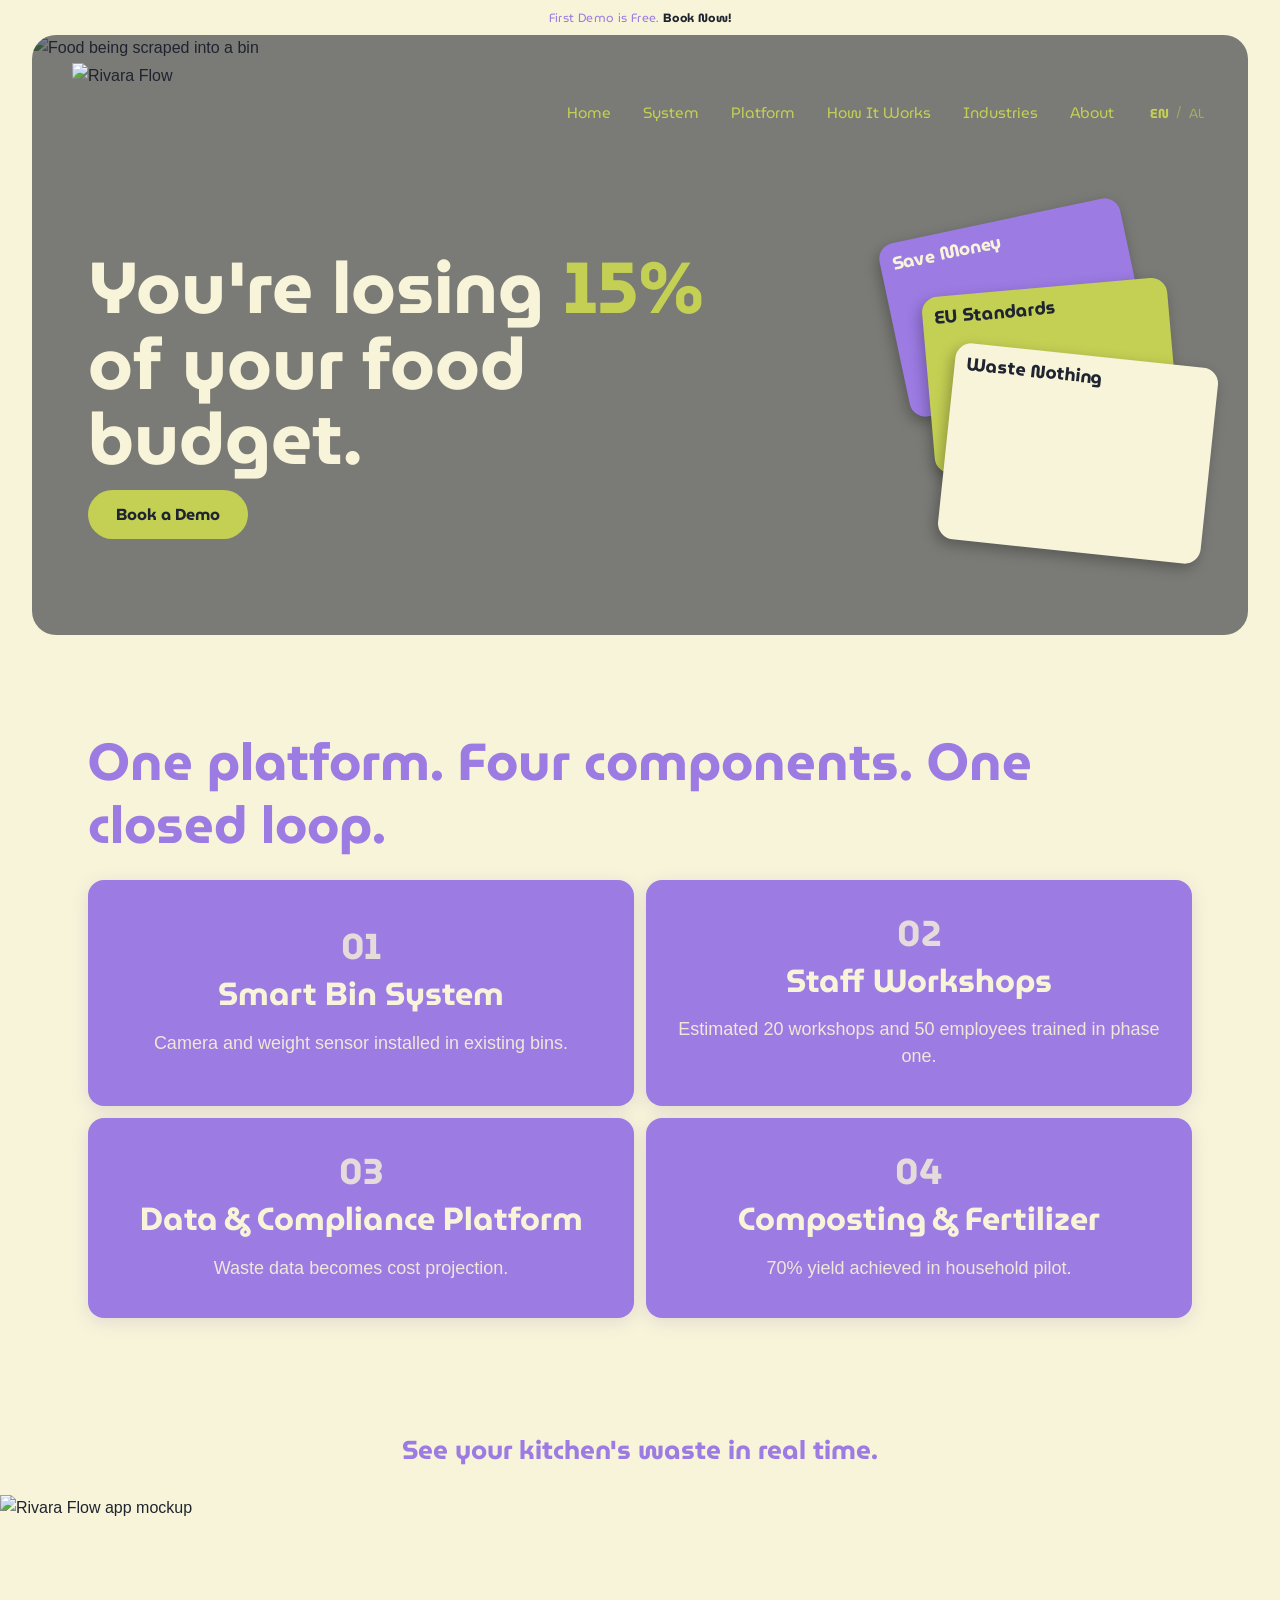
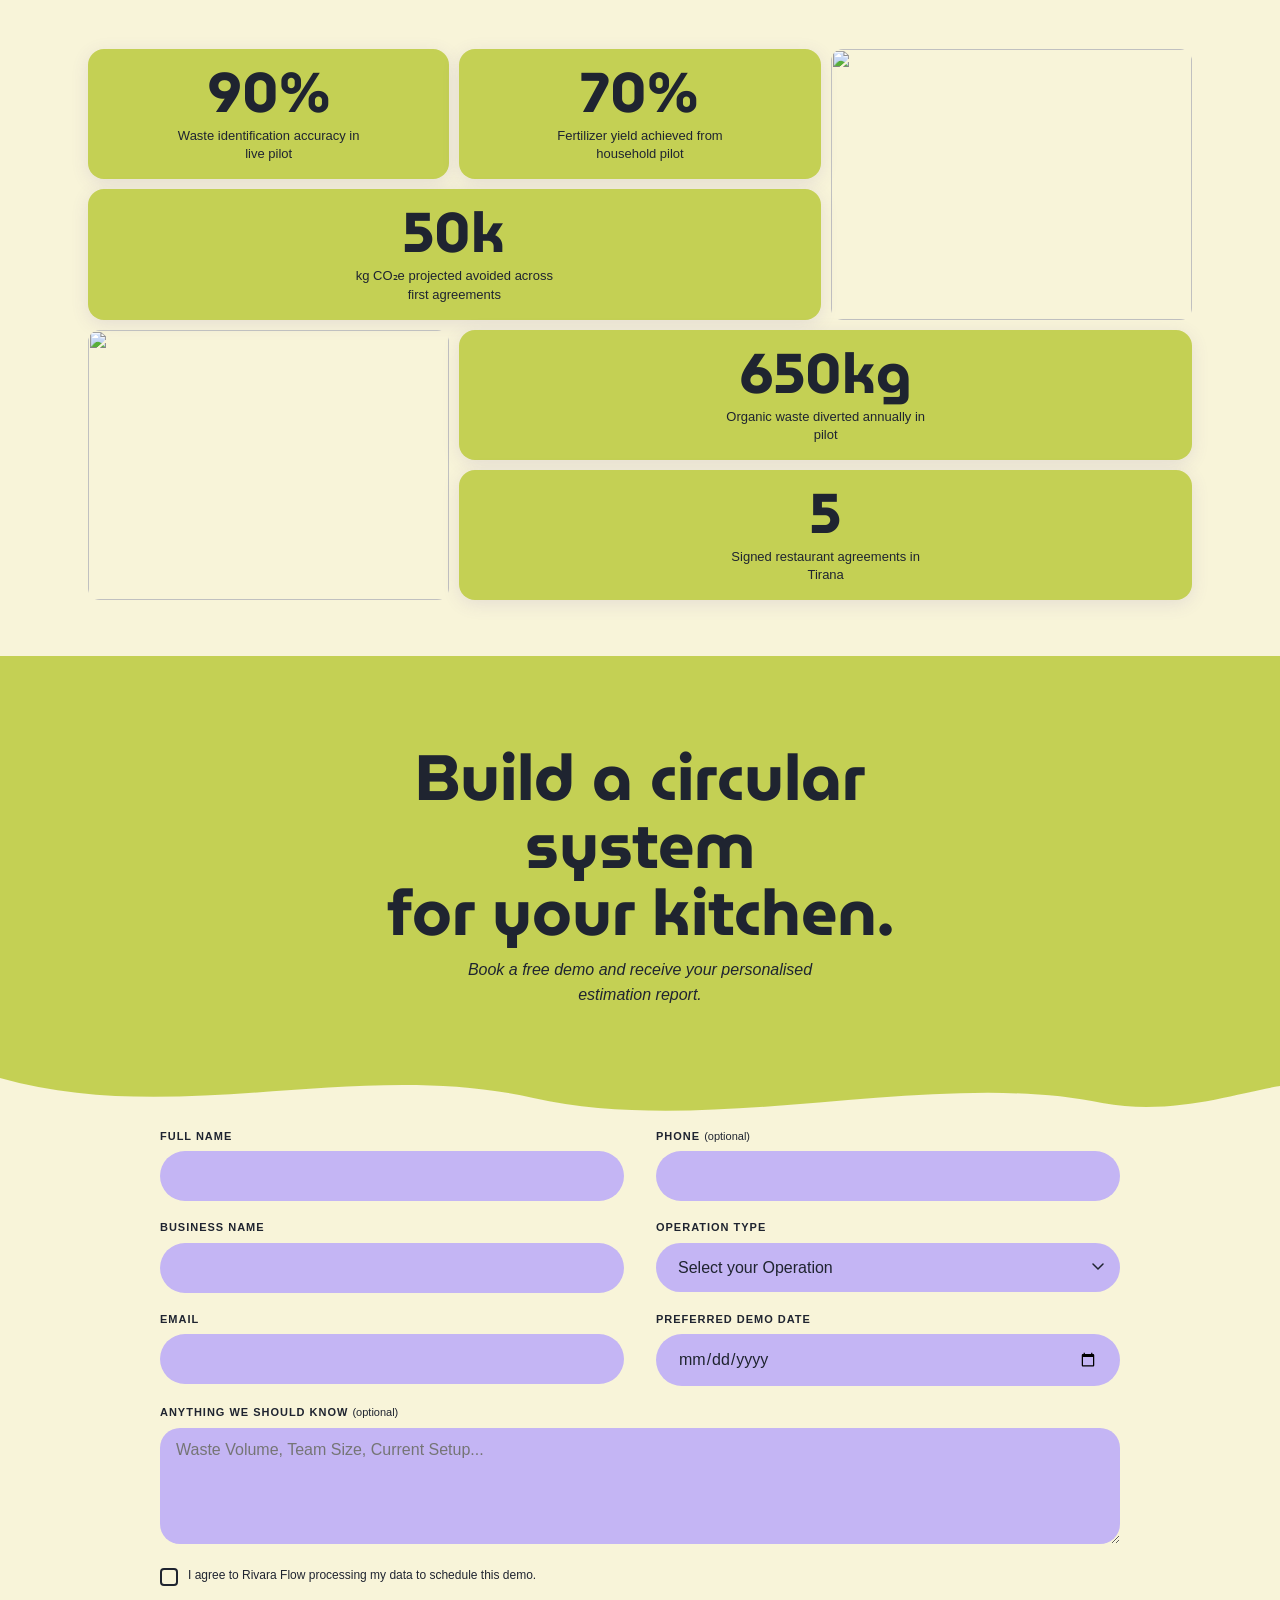
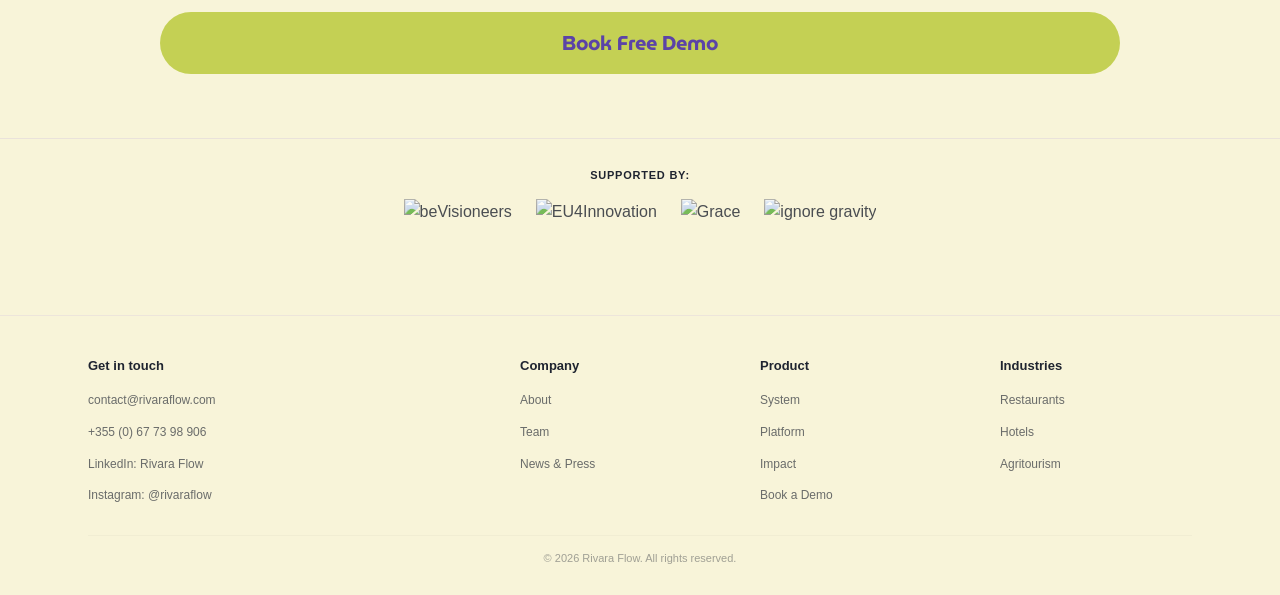
==== commit c676cd14: "Unify hamburger nav across all pages, remove AI mentions, update index.html menu - Add hamburger dra" ====
--- a/rivaraflow-landing/index.html
+++ b/rivaraflow-landing/index.html
@@ -38,9 +38,11 @@
       </a>
       <ul class="hero-nav__links" role="list">
         <li><a href="#" data-i18n="nav.home">Home</a></li>
-        <li><a href="#system" data-i18n="nav.system">System</a></li>
-        <li><a href="#platform" data-i18n="nav.platform">Platform</a></li>
-        <li><a href="#contact" data-i18n="nav.contact">Contact</a></li>
+        <li><a href="system.html" data-i18n="nav.system">System</a></li>
+        <li><a href="platform.html" data-i18n="nav.platform">Platform</a></li>
+        <li><a href="how-it-works.html">How It Works</a></li>
+        <li><a href="industries.html">Industries</a></li>
+        <li><a href="about.html">About</a></li>
         <li class="nav-lang-desktop">
           <button class="lang-sm active" data-lang="en">EN</button>
           <span class="lang-sep">/</span>
@@ -66,18 +68,21 @@
         <!-- Nav rows -->
         <div class="mmenu__links">
           <a href="#" class="mmenu__item" data-i18n="nav.home">Home</a>
-          <a href="#system" class="mmenu__item" data-i18n="nav.system">System</a>
-          <a href="#platform" class="mmenu__item" data-i18n="nav.platform">Platform</a>
+          <a href="system.html" class="mmenu__item" data-i18n="nav.system">System</a>
+          <a href="platform.html" class="mmenu__item" data-i18n="nav.platform">Platform</a>
+          <a href="how-it-works.html" class="mmenu__item">How It Works</a>
 
           <button class="mmenu__item mmenu__acc-btn" aria-expanded="false">
             <span data-i18n="nav.industries">Industries</span>
             <svg class="mmenu__chevron" width="18" height="18" viewBox="0 0 18 18" fill="none"><path d="M4.5 6.75L9 11.25L13.5 6.75" stroke="currentColor" stroke-width="1.8" stroke-linecap="round"/></svg>
           </button>
           <div class="mmenu__sub" hidden>
-            <a href="#" class="mmenu__sub-item" data-i18n="nav.restaurants">Restaurants</a>
-            <a href="#" class="mmenu__sub-item" data-i18n="nav.hotels">Hotels</a>
-            <a href="#" class="mmenu__sub-item" data-i18n="nav.agritourism">Agritourism</a>
-            <a href="#" class="mmenu__sub-item" data-i18n="nav.catering">Catering</a>
+            <a href="industries.html#restaurants" class="mmenu__sub-item" data-i18n="nav.restaurants">Restaurants</a>
+            <a href="industries.html#hotels" class="mmenu__sub-item" data-i18n="nav.hotels">Hotels</a>
+            <a href="industries.html#agritourism" class="mmenu__sub-item" data-i18n="nav.agritourism">Agritourism</a>
+            <a href="industries.html#catering" class="mmenu__sub-item" data-i18n="nav.catering">Catering</a>
+            <a href="industries.html#cafeterias" class="mmenu__sub-item">Cafeterias</a>
+            <a href="industries.html#institutional" class="mmenu__sub-item">Institutional Kitchens</a>
           </div>
 
           <button class="mmenu__item mmenu__acc-btn" aria-expanded="false">
@@ -85,11 +90,14 @@
             <svg class="mmenu__chevron" width="18" height="18" viewBox="0 0 18 18" fill="none"><path d="M4.5 6.75L9 11.25L13.5 6.75" stroke="currentColor" stroke-width="1.8" stroke-linecap="round"/></svg>
           </button>
           <div class="mmenu__sub" hidden>
-            <a href="#" class="mmenu__sub-item" data-i18n="nav.about.rivara">About Rivara Flow</a>
-            <a href="#" class="mmenu__sub-item" data-i18n="nav.team">Team</a>
-            <a href="#" class="mmenu__sub-item" data-i18n="nav.impact">Impact</a>
-            <a href="#contact" class="mmenu__sub-item" data-i18n="nav.contact">Contact</a>
+            <a href="about.html" class="mmenu__sub-item">About Rivara Flow</a>
+            <a href="partners.html" class="mmenu__sub-item">Partners</a>
+            <a href="blog.html" class="mmenu__sub-item">Blog</a>
           </div>
+
+          <a href="compliance.html" class="mmenu__item">Compliance &amp; ESG</a>
+          <a href="case-studies.html" class="mmenu__item">Case Studies</a>
+          <a href="faq.html" class="mmenu__item">FAQ</a>
         </div>
 
         <!-- Language switcher -->
@@ -389,8 +397,8 @@
       <div class="footer__col">
         <p class="footer__col-title">Product</p>
         <ul role="list">
-          <li><a href="#system">System</a></li>
-          <li><a href="#platform">Platform</a></li>
+          <li><a href="system.html">System</a></li>
+          <li><a href="platform.html">Platform</a></li>
           <li><a href="#">Impact</a></li>
           <li><a href="#contact">Book a Demo</a></li>
         </ul>
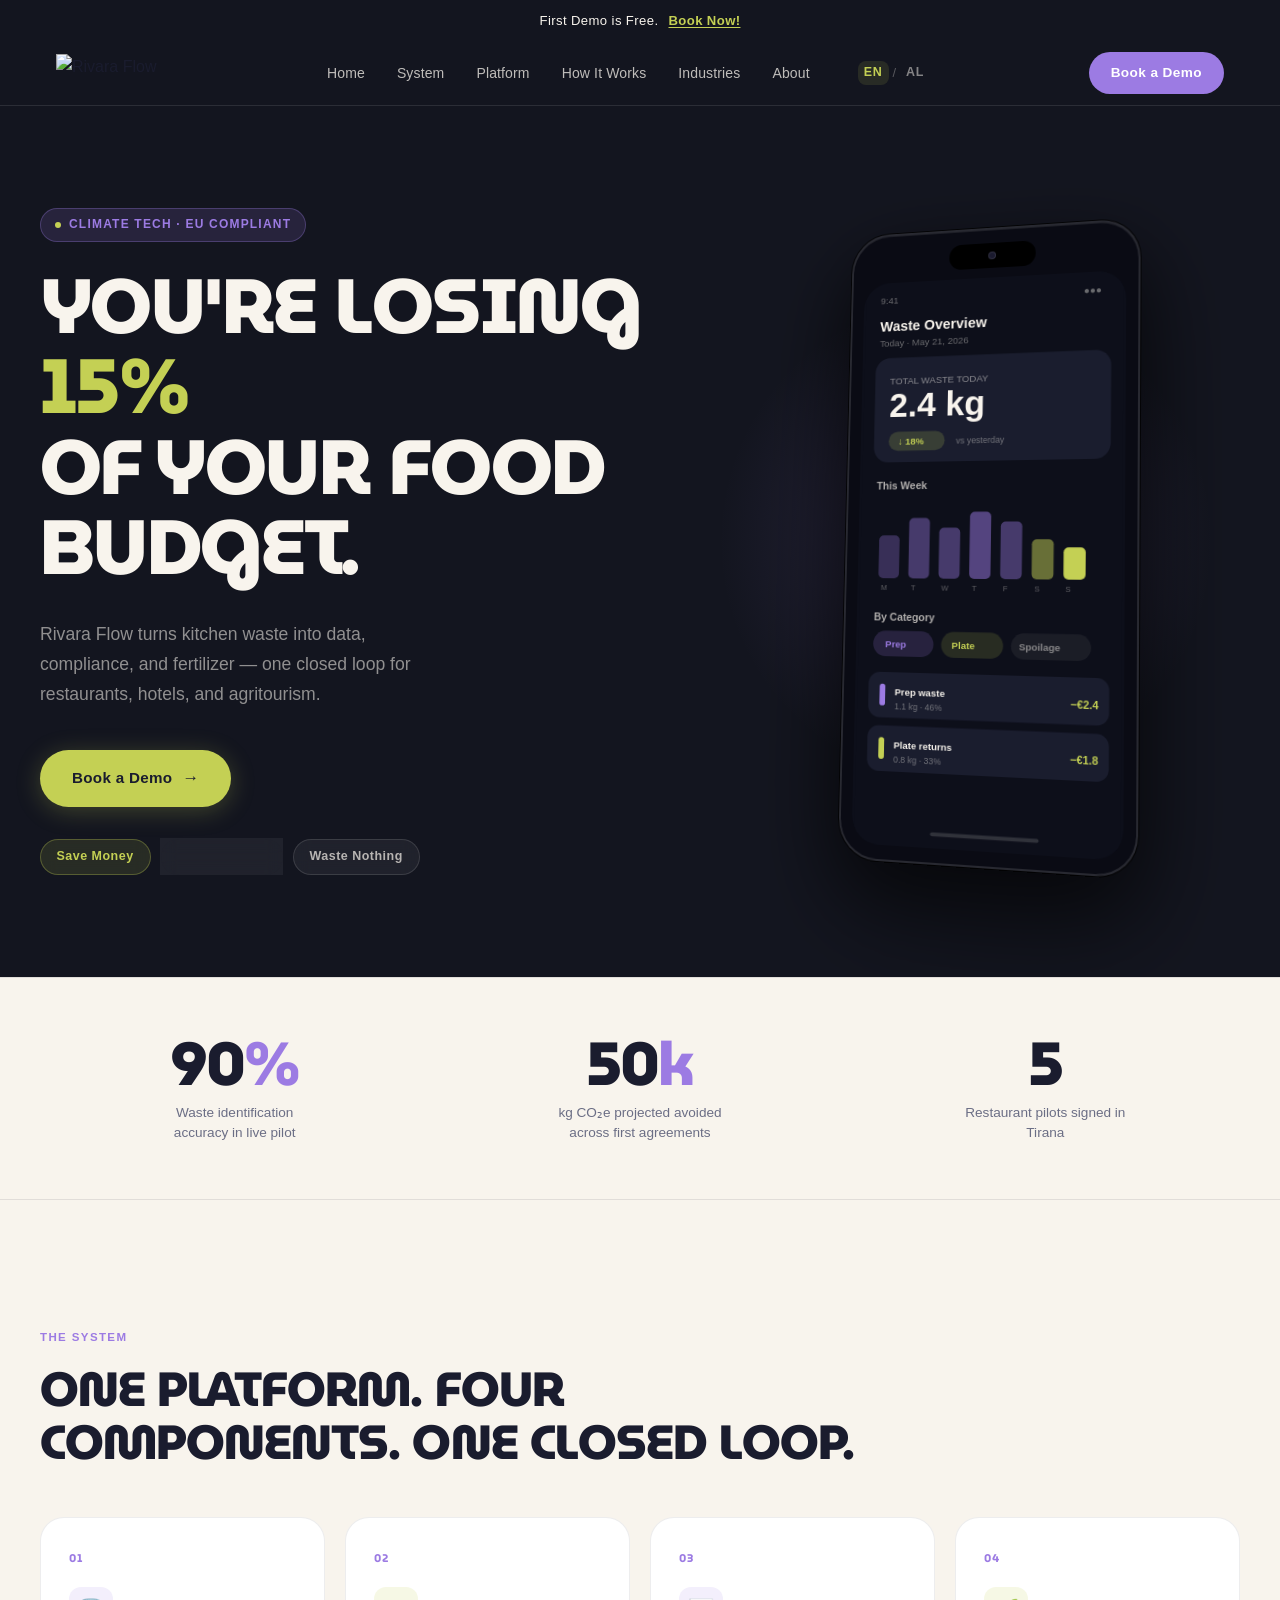
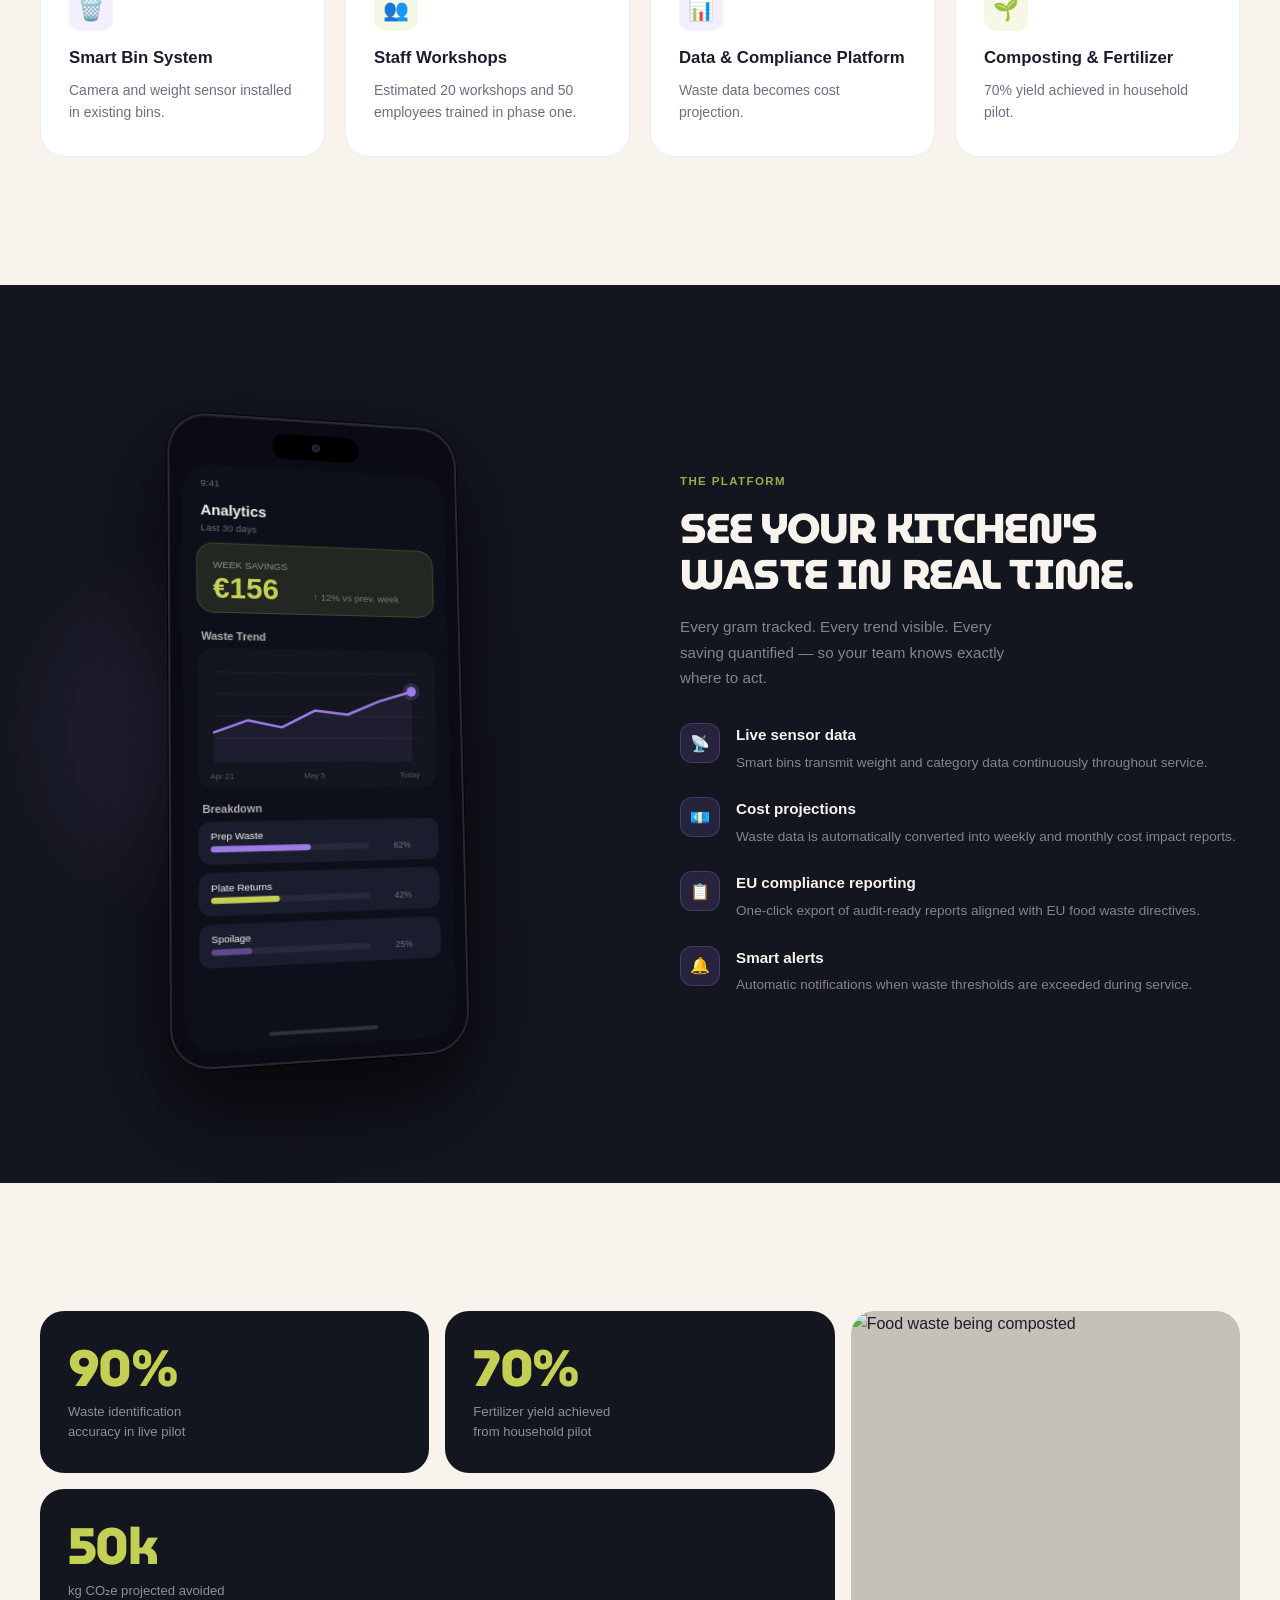
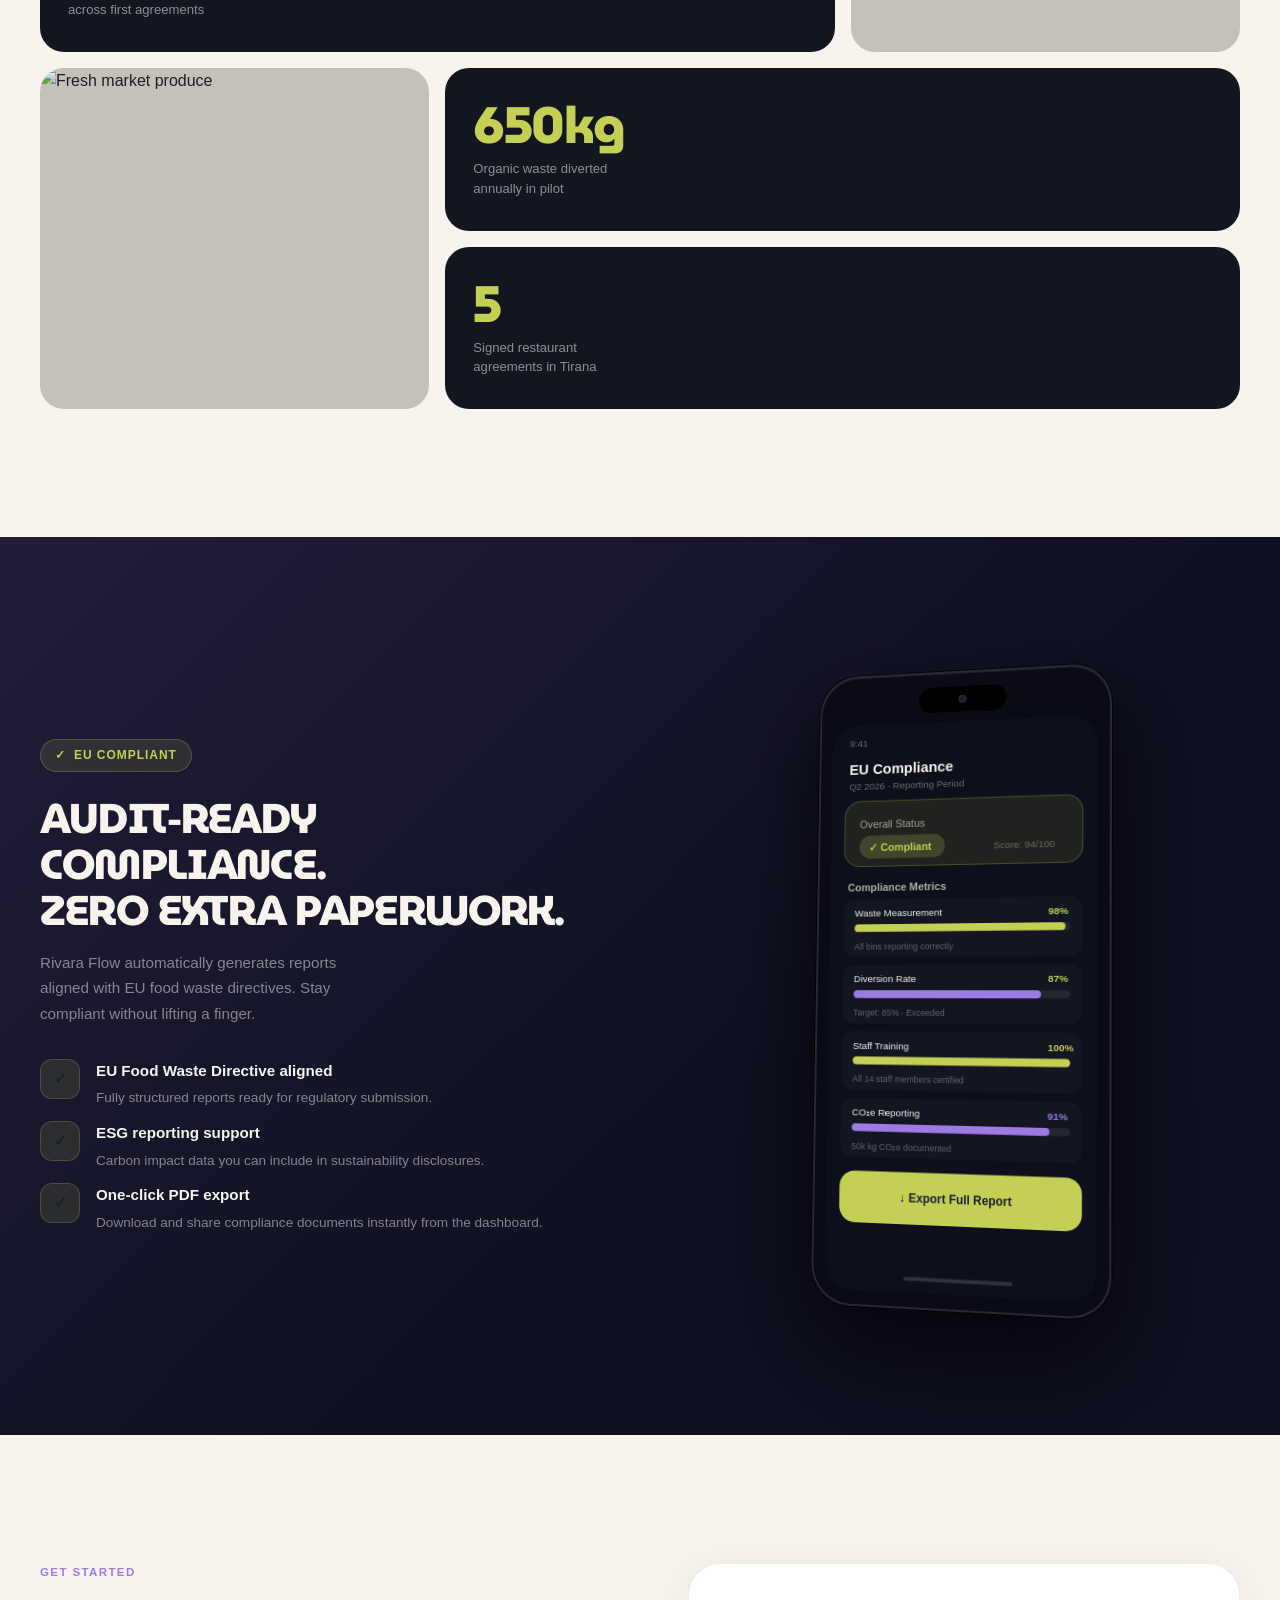
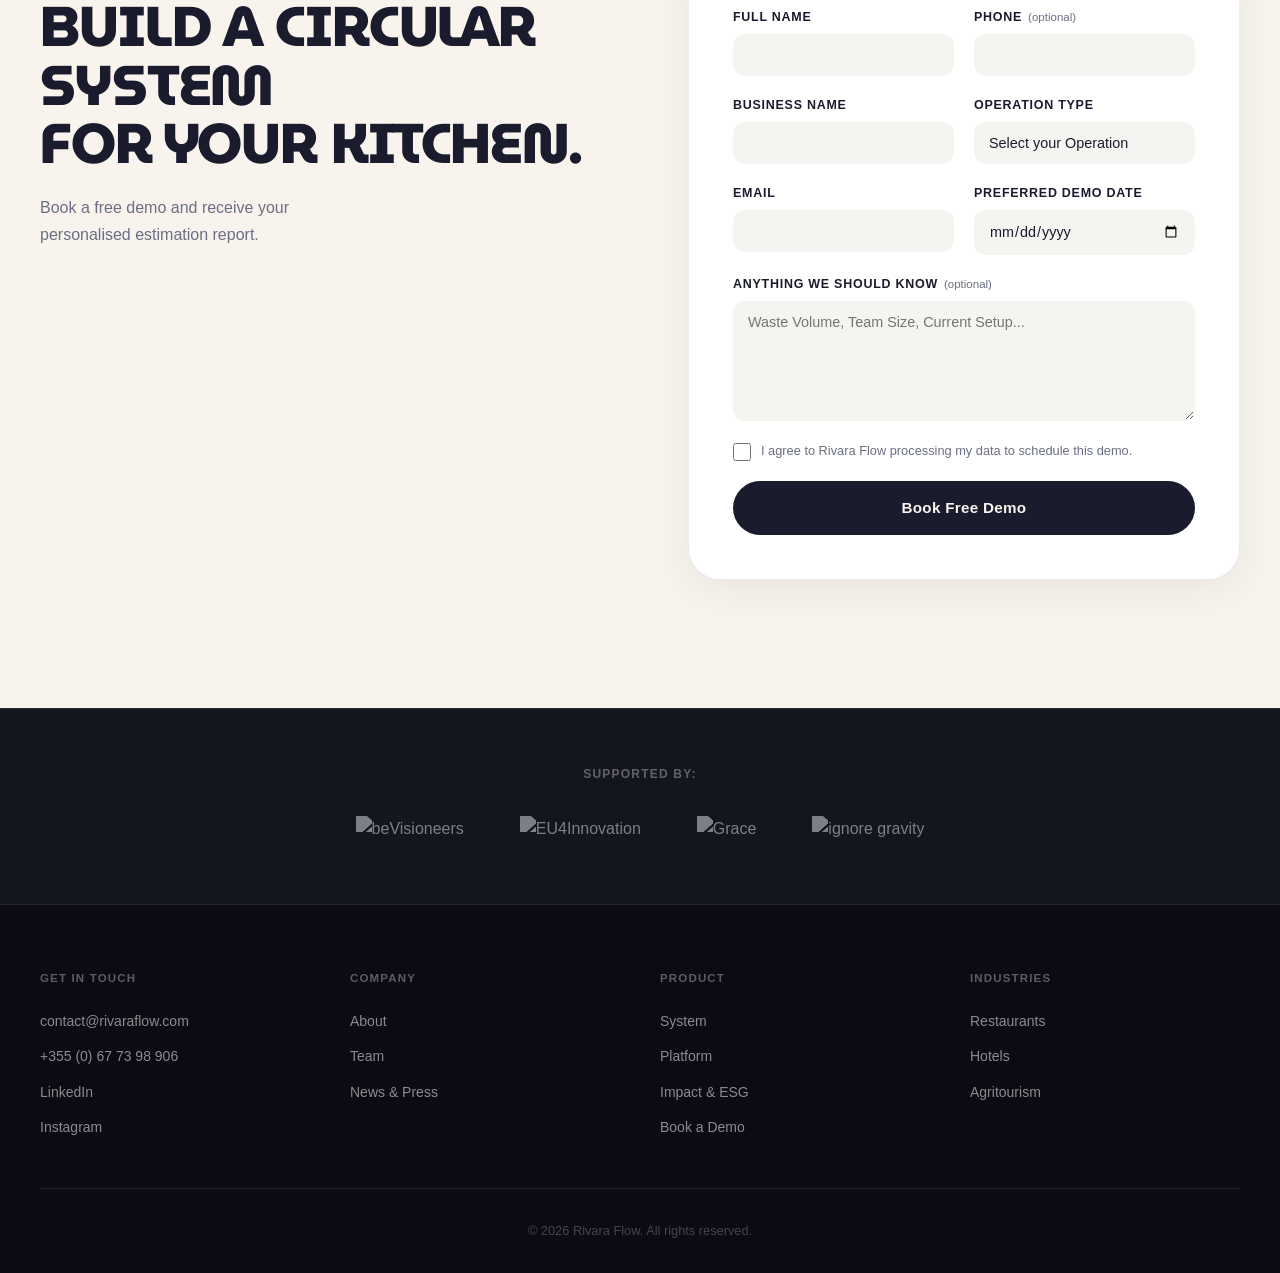
==== commit e73f91b4: "Premium landing page redesign with phone mockups and elevated design system - Complete visual redesi" ====
--- a/rivaraflow-landing/index.html
+++ b/rivaraflow-landing/index.html
@@ -6,159 +6,1388 @@
   <title>Rivara Flow — Stop Paying for Waste You've Never Seen</title>
   <meta name="description" content="Rivara Flow helps restaurants, hotels and agritourism businesses stop paying for food waste. Smart bins, staff training, data compliance, and circular composting — one closed loop." />
   <link rel="canonical" href="https://rivaraflow.com/" />
-  <meta property="og:title"       content="Rivara Flow — One Platform. Four Components. One Closed Loop." />
+  <meta property="og:title" content="Rivara Flow — One Platform. Four Components. One Closed Loop." />
   <meta property="og:description" content="Stop paying for food waste you've never seen. EU-compliant food waste management for restaurants, hotels, and agritourism." />
-  <meta property="og:type"        content="website" />
+  <meta property="og:type" content="website" />
 
   <link rel="preconnect" href="https://fonts.googleapis.com" />
   <link rel="preconnect" href="https://fonts.gstatic.com" crossorigin />
   <link href="https://fonts.googleapis.com/css2?family=MuseoModerno:ital,wght@0,100..900;1,100..900&display=swap" rel="stylesheet" />
   <link href="https://api.fontshare.com/v2/css?f[]=satoshi@400,500,700&display=swap" rel="stylesheet" />
   <link rel="stylesheet" href="styles/tokens.css" />
-  <link rel="stylesheet" href="styles/globals.css" />
+
+<style>
+/* ============================================================
+   DESIGN TOKENS & RESETS
+   ============================================================ */
+*, *::before, *::after { box-sizing: border-box; margin: 0; padding: 0; }
+
+:root {
+  --bg:        #F8F4ED;
+  --bg-dark:   #13151F;
+  --purple:    #9C7BE3;
+  --lime:      #C4D054;
+  --text:      #1A1C2E;
+  --text-inv:  #F8F4ED;
+  --text-muted:#6B6E85;
+  --border:    rgba(255,255,255,0.10);
+  --border-light: rgba(26,28,46,0.10);
+
+  --museo:   'MuseoModerno', sans-serif;
+  --satoshi: 'Satoshi', sans-serif;
+
+  --r8:   8px;
+  --r12:  12px;
+  --r16:  16px;
+  --r20:  20px;
+  --r24:  24px;
+  --r32:  32px;
+  --r999: 999px;
+
+  --section-pad: clamp(80px, 10vw, 140px);
+  --container:   1200px;
+}
+
+html { scroll-behavior: smooth; }
+
+body {
+  font-family: var(--satoshi);
+  background: var(--bg);
+  color: var(--text);
+  line-height: 1.6;
+  overflow-x: hidden;
+}
+
+img { display: block; max-width: 100%; }
+a { text-decoration: none; color: inherit; }
+ul { list-style: none; }
+button { cursor: pointer; border: none; background: none; font: inherit; }
+
+.container {
+  width: min(var(--container), 100% - 2rem);
+  margin-inline: auto;
+}
+
+.sr-only {
+  position: absolute; width: 1px; height: 1px;
+  padding: 0; margin: -1px; overflow: hidden;
+  clip: rect(0,0,0,0); border: 0;
+}
+
+/* ============================================================
+   SCROLL REVEAL
+   ============================================================ */
+.reveal {
+  opacity: 0;
+  transform: translateY(24px);
+  transition: opacity 0.65s ease, transform 0.65s ease;
+}
+.reveal.in-view {
+  opacity: 1;
+  transform: translateY(0);
+}
+
+/* ============================================================
+   ANNOUNCEMENT BAR
+   ============================================================ */
+.announce {
+  background: var(--bg-dark);
+  color: var(--text-inv);
+  text-align: center;
+  font-family: var(--satoshi);
+  font-size: 0.82rem;
+  font-weight: 500;
+  letter-spacing: 0.03em;
+  padding: 10px 1rem;
+  position: relative;
+  z-index: 100;
+}
+.announce strong {
+  color: var(--lime);
+  font-weight: 700;
+  margin-left: 6px;
+}
+.announce a { color: var(--lime); text-decoration: underline; text-underline-offset: 2px; }
+
+/* ============================================================
+   STICKY NAV
+   ============================================================ */
+.site-nav {
+  position: sticky;
+  top: 0;
+  z-index: 90;
+  background: var(--bg-dark);
+  border-bottom: 1px solid var(--border);
+  transition: backdrop-filter 0.3s, background 0.3s;
+}
+.site-nav.scrolled {
+  backdrop-filter: blur(20px);
+  background: rgba(19,21,31,0.92);
+}
+.site-nav__inner {
+  display: flex;
+  align-items: center;
+  justify-content: space-between;
+  gap: 2rem;
+  padding: 0 1rem;
+  height: 64px;
+  max-width: var(--container);
+  margin-inline: auto;
+}
+.site-nav__logo img { height: 38px; width: auto; }
+.site-nav__links {
+  display: none;
+  align-items: center;
+  gap: 2rem;
+}
+@media (min-width: 1024px) {
+  .site-nav__links { display: flex; }
+}
+.site-nav__links a {
+  color: rgba(248,244,237,0.75);
+  font-size: 0.875rem;
+  font-weight: 500;
+  letter-spacing: 0.01em;
+  transition: color 0.2s;
+}
+.site-nav__links a:hover { color: var(--text-inv); }
+
+.nav-lang-desktop {
+  display: flex;
+  align-items: center;
+  gap: 4px;
+  margin-left: 1rem;
+}
+.lang-sep { color: rgba(248,244,237,0.3); font-size: 0.8rem; }
+.lang-sm {
+  color: rgba(248,244,237,0.5);
+  font-size: 0.78rem;
+  font-weight: 600;
+  letter-spacing: 0.06em;
+  padding: 2px 6px;
+  border-radius: var(--r8);
+  transition: color 0.2s, background 0.2s;
+}
+.lang-sm.active { color: var(--lime); background: rgba(196,208,84,0.12); }
+.lang-sm:hover { color: var(--text-inv); }
+
+.site-nav__cta {
+  display: none;
+  background: var(--purple);
+  color: #fff;
+  font-family: var(--satoshi);
+  font-size: 0.85rem;
+  font-weight: 700;
+  letter-spacing: 0.03em;
+  padding: 10px 22px;
+  border-radius: var(--r999);
+  transition: background 0.2s, transform 0.2s;
+  white-space: nowrap;
+}
+.site-nav__cta:hover { background: #8a68d4; transform: translateY(-1px); }
+@media (min-width: 768px) { .site-nav__cta { display: block; } }
+
+.site-nav__hamburger {
+  display: flex;
+  flex-direction: column;
+  gap: 5px;
+  padding: 8px;
+  margin-right: -8px;
+}
+@media (min-width: 1024px) { .site-nav__hamburger { display: none; } }
+.site-nav__hamburger span {
+  display: block;
+  width: 22px;
+  height: 2px;
+  background: var(--text-inv);
+  border-radius: 2px;
+  transition: transform 0.3s, opacity 0.3s;
+}
+
+/* ============================================================
+   MOBILE MENU
+   ============================================================ */
+.hero-nav__mobile {
+  position: fixed;
+  inset: 0;
+  z-index: 200;
+  background: var(--bg-dark);
+  display: flex;
+  flex-direction: column;
+  transform: translateX(100%);
+  transition: transform 0.35s cubic-bezier(0.4,0,0.2,1);
+  overflow-y: auto;
+}
+.hero-nav__mobile.open { transform: translateX(0); }
+
+.mmenu__header {
+  display: flex;
+  align-items: center;
+  gap: 1rem;
+  padding: 1rem 1.25rem;
+  border-bottom: 1px solid var(--border);
+}
+.mmenu__logo img { height: 32px; width: auto; }
+.mmenu__cta {
+  margin-left: auto;
+  background: var(--purple);
+  color: #fff;
+  font-size: 0.8rem;
+  font-weight: 700;
+  padding: 8px 18px;
+  border-radius: var(--r999);
+}
+.mmenu__close {
+  color: rgba(248,244,237,0.6);
+  font-size: 1.2rem;
+  padding: 6px;
+  line-height: 1;
+  transition: color 0.2s;
+}
+.mmenu__close:hover { color: var(--text-inv); }
+
+.mmenu__links {
+  display: flex;
+  flex-direction: column;
+  padding: 1rem 0;
+  flex: 1;
+}
+.mmenu__item {
+  display: flex;
+  align-items: center;
+  justify-content: space-between;
+  color: rgba(248,244,237,0.8);
+  font-size: 1rem;
+  font-weight: 500;
+  padding: 14px 1.25rem;
+  border-bottom: 1px solid rgba(255,255,255,0.05);
+  transition: color 0.2s, background 0.2s;
+  text-align: left;
+  width: 100%;
+}
+.mmenu__item:hover { color: var(--text-inv); background: rgba(255,255,255,0.04); }
+.mmenu__acc-btn { background: none; border: none; font: inherit; width: 100%; }
+.mmenu__chevron { transition: transform 0.25s; flex-shrink: 0; color: rgba(248,244,237,0.4); }
+.mmenu__acc-btn[aria-expanded="true"] .mmenu__chevron { transform: rotate(180deg); }
+
+.mmenu__sub {
+  background: rgba(255,255,255,0.03);
+  border-bottom: 1px solid rgba(255,255,255,0.05);
+}
+.mmenu__sub[hidden] { display: none; }
+.mmenu__sub-item {
+  display: block;
+  color: rgba(248,244,237,0.6);
+  font-size: 0.9rem;
+  padding: 11px 2rem;
+  transition: color 0.2s;
+}
+.mmenu__sub-item:hover { color: var(--text-inv); }
+
+.mmenu__lang {
+  display: flex;
+  gap: 0.75rem;
+  padding: 1.25rem;
+  border-top: 1px solid var(--border);
+}
+.lang-btn {
+  flex: 1;
+  padding: 10px;
+  border-radius: var(--r12);
+  border: 1px solid var(--border);
+  color: rgba(248,244,237,0.6);
+  font-size: 0.85rem;
+  font-weight: 600;
+  transition: all 0.2s;
+  text-align: center;
+}
+.lang-btn.active {
+  background: rgba(196,208,84,0.15);
+  border-color: var(--lime);
+  color: var(--lime);
+}
+.lang-btn:hover { color: var(--text-inv); border-color: rgba(255,255,255,0.3); }
+
+/* ============================================================
+   HERO SECTION
+   ============================================================ */
+.hero {
+  background: var(--bg-dark);
+  min-height: calc(100svh - 64px - 40px);
+  display: flex;
+  align-items: center;
+  padding: clamp(60px, 8vw, 120px) 0;
+  position: relative;
+  overflow: hidden;
+}
+
+/* subtle radial glow behind phone */
+.hero::before {
+  content: '';
+  position: absolute;
+  right: 5%;
+  top: 50%;
+  transform: translateY(-50%);
+  width: 500px;
+  height: 500px;
+  background: radial-gradient(circle, rgba(156,123,227,0.18) 0%, transparent 70%);
+  pointer-events: none;
+}
+
+.hero__inner {
+  display: grid;
+  grid-template-columns: 1fr;
+  gap: 3rem;
+  align-items: center;
+}
+@media (min-width: 768px) {
+  .hero__inner {
+    grid-template-columns: 1fr 1fr;
+    gap: 4rem;
+  }
+}
+@media (min-width: 1024px) {
+  .hero__inner {
+    grid-template-columns: 1.1fr 0.9fr;
+    gap: 5rem;
+  }
+}
+
+.hero__kicker {
+  display: inline-flex;
+  align-items: center;
+  gap: 8px;
+  background: rgba(156,123,227,0.15);
+  border: 1px solid rgba(156,123,227,0.3);
+  color: var(--purple);
+  font-family: var(--satoshi);
+  font-size: 0.75rem;
+  font-weight: 700;
+  letter-spacing: 0.1em;
+  text-transform: uppercase;
+  padding: 6px 14px;
+  border-radius: var(--r999);
+  margin-bottom: 1.5rem;
+}
+.hero__kicker::before {
+  content: '';
+  width: 6px; height: 6px;
+  background: var(--lime);
+  border-radius: 50%;
+  animation: pulse 2s infinite;
+}
+@keyframes pulse {
+  0%, 100% { opacity: 1; transform: scale(1); }
+  50% { opacity: 0.5; transform: scale(0.8); }
+}
+
+.hero__headline {
+  font-family: var(--museo);
+  font-size: clamp(2.6rem, 6vw, 5rem);
+  font-weight: 800;
+  line-height: 1.05;
+  letter-spacing: -0.02em;
+  color: var(--text-inv);
+  text-transform: uppercase;
+  margin-bottom: 2rem;
+}
+.hero__headline .hi {
+  color: var(--lime);
+  display: inline-block;
+}
+
+.hero__sub {
+  color: rgba(248,244,237,0.55);
+  font-size: clamp(0.95rem, 1.5vw, 1.1rem);
+  line-height: 1.7;
+  margin-bottom: 2.5rem;
+  max-width: 42ch;
+}
+
+.btn-demo {
+  display: inline-flex;
+  align-items: center;
+  gap: 10px;
+  background: var(--lime);
+  color: var(--text);
+  font-family: var(--satoshi);
+  font-size: 0.95rem;
+  font-weight: 700;
+  letter-spacing: 0.02em;
+  padding: 15px 32px;
+  border-radius: var(--r999);
+  transition: background 0.2s, transform 0.2s, box-shadow 0.2s;
+  box-shadow: 0 4px 24px rgba(196,208,84,0.25);
+}
+.btn-demo:hover {
+  background: #d4e15a;
+  transform: translateY(-2px);
+  box-shadow: 0 8px 32px rgba(196,208,84,0.35);
+}
+.btn-demo::after { content: '→'; font-size: 1.1em; }
+
+/* Floating pills */
+.hero__pills {
+  display: flex;
+  flex-wrap: wrap;
+  gap: 10px;
+  margin-top: 2rem;
+}
+.hero__pill {
+  background: rgba(255,255,255,0.06);
+  border: 1px solid rgba(255,255,255,0.12);
+  color: rgba(248,244,237,0.7);
+  font-size: 0.78rem;
+  font-weight: 600;
+  letter-spacing: 0.04em;
+  padding: 7px 16px;
+  border-radius: var(--r999);
+  backdrop-filter: blur(8px);
+}
+.hero__pill--lime {
+  background: rgba(196,208,84,0.12);
+  border-color: rgba(196,208,84,0.3);
+  color: var(--lime);
+}
+
+/* ============================================================
+   PHONE MOCKUP SYSTEM
+   ============================================================ */
+.phone-wrap {
+  display: flex;
+  justify-content: center;
+  align-items: center;
+  position: relative;
+}
+
+.phone-frame {
+  position: relative;
+  width: 240px;
+  flex-shrink: 0;
+}
+@media (min-width: 480px) { .phone-frame { width: 270px; } }
+@media (min-width: 768px) { .phone-frame { width: 300px; } }
+
+.phone-frame--hero {
+  transform: perspective(1000px) rotateY(-12deg) rotateX(4deg);
+  animation: phone-float 5s ease-in-out infinite;
+}
+.phone-frame--platform {
+  transform: perspective(1000px) rotateY(12deg) rotateX(4deg);
+  animation: phone-float 5s ease-in-out infinite;
+  animation-delay: 0.5s;
+}
+.phone-frame--esg {
+  transform: perspective(1000px) rotateY(-10deg) rotateX(3deg);
+  animation: phone-float 5s ease-in-out infinite;
+  animation-delay: 1s;
+}
+
+@keyframes phone-float {
+  0%, 100% { transform: perspective(1000px) rotateY(-12deg) rotateX(4deg) translateY(0px); }
+  50% { transform: perspective(1000px) rotateY(-12deg) rotateX(4deg) translateY(-10px); }
+}
+.phone-frame--platform { animation-name: phone-float-right; }
+@keyframes phone-float-right {
+  0%, 100% { transform: perspective(1000px) rotateY(12deg) rotateX(4deg) translateY(0px); }
+  50% { transform: perspective(1000px) rotateY(12deg) rotateX(4deg) translateY(-10px); }
+}
+.phone-frame--esg { animation-name: phone-float-esg; }
+@keyframes phone-float-esg {
+  0%, 100% { transform: perspective(1000px) rotateY(-10deg) rotateX(3deg) translateY(0px); }
+  50% { transform: perspective(1000px) rotateY(-10deg) rotateX(3deg) translateY(-10px); }
+}
+
+.phone-shell {
+  background: #0a0b14;
+  border-radius: 40px;
+  border: 2px solid rgba(255,255,255,0.12);
+  box-shadow:
+    0 0 0 1px rgba(0,0,0,0.8),
+    0 30px 80px rgba(0,0,0,0.6),
+    0 60px 120px rgba(0,0,0,0.3),
+    inset 0 1px 0 rgba(255,255,255,0.08);
+  padding: 14px 12px;
+  position: relative;
+}
+
+/* dynamic island */
+.phone-island {
+  width: 90px;
+  height: 26px;
+  background: #000;
+  border-radius: 20px;
+  margin: 0 auto 10px;
+  position: relative;
+  display: flex;
+  align-items: center;
+  justify-content: center;
+}
+.phone-island::after {
+  content: '';
+  width: 8px; height: 8px;
+  background: #1a1a2e;
+  border-radius: 50%;
+  border: 1px solid rgba(255,255,255,0.1);
+}
+
+.phone-screen {
+  background: #0D0F1A;
+  border-radius: 28px;
+  overflow: hidden;
+  aspect-ratio: 9/19;
+}
+
+/* ============================================================
+   STATS STRIP
+   ============================================================ */
+.stats-strip {
+  background: var(--bg);
+  padding: 56px 0;
+  border-top: 1px solid var(--border-light);
+  border-bottom: 1px solid var(--border-light);
+}
+.stats-strip__grid {
+  display: grid;
+  grid-template-columns: repeat(3, 1fr);
+  gap: 1rem;
+  text-align: center;
+}
+@media (max-width: 640px) {
+  .stats-strip__grid { grid-template-columns: 1fr; gap: 2rem; }
+}
+.stat-item__num {
+  font-family: var(--museo);
+  font-size: clamp(2.4rem, 5vw, 3.8rem);
+  font-weight: 800;
+  color: var(--text);
+  line-height: 1;
+  margin-bottom: 8px;
+  letter-spacing: -0.03em;
+}
+.stat-item__num span { color: var(--purple); }
+.stat-item__label {
+  color: var(--text-muted);
+  font-size: 0.85rem;
+  font-weight: 500;
+  max-width: 22ch;
+  margin-inline: auto;
+  line-height: 1.5;
+}
+
+/* ============================================================
+   PRODUCTS / SYSTEM
+   ============================================================ */
+.products {
+  background: var(--bg);
+  padding: var(--section-pad) 0;
+}
+.section-eyebrow {
+  font-family: var(--satoshi);
+  font-size: 0.72rem;
+  font-weight: 700;
+  letter-spacing: 0.12em;
+  text-transform: uppercase;
+  color: var(--purple);
+  margin-bottom: 1rem;
+}
+.section-title {
+  font-family: var(--museo);
+  font-size: clamp(1.9rem, 4vw, 3rem);
+  font-weight: 800;
+  line-height: 1.1;
+  letter-spacing: -0.02em;
+  color: var(--text);
+  text-transform: uppercase;
+  margin-bottom: 3rem;
+  max-width: 28ch;
+}
+.section-title--inv { color: var(--text-inv); }
+
+.carousel-wrap { position: relative; }
+.carousel__track {
+  display: grid;
+  grid-template-columns: repeat(4, 1fr);
+  gap: 1.25rem;
+}
+@media (max-width: 1023px) {
+  .carousel__track {
+    display: flex;
+    overflow-x: auto;
+    scroll-snap-type: x mandatory;
+    gap: 1rem;
+    padding-bottom: 1rem;
+    -webkit-overflow-scrolling: touch;
+    scrollbar-width: none;
+  }
+  .carousel__track::-webkit-scrollbar { display: none; }
+}
+
+.p-card {
+  background: #fff;
+  border: 1px solid rgba(26,28,46,0.08);
+  border-radius: var(--r24);
+  padding: 2rem 1.75rem;
+  transition: transform 0.25s, box-shadow 0.25s;
+  position: relative;
+  overflow: hidden;
+}
+@media (max-width: 1023px) {
+  .p-card {
+    min-width: 280px;
+    scroll-snap-align: start;
+  }
+}
+.p-card::before {
+  content: '';
+  position: absolute;
+  top: 0; left: 0; right: 0;
+  height: 3px;
+  background: linear-gradient(90deg, var(--purple), var(--lime));
+  opacity: 0;
+  transition: opacity 0.25s;
+}
+.p-card:hover { transform: translateY(-4px); box-shadow: 0 16px 48px rgba(26,28,46,0.1); }
+.p-card:hover::before { opacity: 1; }
+
+.p-card__num {
+  font-family: var(--museo);
+  font-size: 0.7rem;
+  font-weight: 700;
+  letter-spacing: 0.12em;
+  color: var(--purple);
+  margin-bottom: 1.25rem;
+  display: block;
+}
+.p-card__icon {
+  width: 44px; height: 44px;
+  border-radius: var(--r12);
+  margin-bottom: 1rem;
+  display: flex;
+  align-items: center;
+  justify-content: center;
+  font-size: 1.3rem;
+}
+.p-card__icon--1 { background: rgba(156,123,227,0.12); }
+.p-card__icon--2 { background: rgba(196,208,84,0.15); }
+.p-card__icon--3 { background: rgba(156,123,227,0.12); }
+.p-card__icon--4 { background: rgba(196,208,84,0.15); }
+.p-card__name {
+  font-family: var(--satoshi);
+  font-size: 1.05rem;
+  font-weight: 700;
+  color: var(--text);
+  margin-bottom: 0.6rem;
+  line-height: 1.3;
+}
+.p-card__desc {
+  color: var(--text-muted);
+  font-size: 0.875rem;
+  line-height: 1.6;
+}
+
+.carousel__dots {
+  display: none;
+  justify-content: center;
+  gap: 8px;
+  margin-top: 1.25rem;
+}
+@media (max-width: 1023px) { .carousel__dots { display: flex; } }
+.carousel__dot {
+  width: 8px; height: 8px;
+  border-radius: 50%;
+  background: rgba(26,28,46,0.2);
+  transition: background 0.2s, transform 0.2s;
+}
+.carousel__dot.active {
+  background: var(--purple);
+  transform: scale(1.3);
+}
+
+/* ============================================================
+   PLATFORM SECTION
+   ============================================================ */
+.platform-section {
+  background: var(--bg-dark);
+  padding: var(--section-pad) 0;
+  position: relative;
+  overflow: hidden;
+}
+.platform-section::before {
+  content: '';
+  position: absolute;
+  left: 0; top: 50%;
+  transform: translateY(-50%);
+  width: 400px; height: 400px;
+  background: radial-gradient(circle, rgba(156,123,227,0.15) 0%, transparent 70%);
+  pointer-events: none;
+}
+
+.platform-section__inner {
+  display: grid;
+  grid-template-columns: 1fr;
+  gap: 4rem;
+  align-items: center;
+}
+@media (min-width: 768px) {
+  .platform-section__inner {
+    grid-template-columns: 1fr 1fr;
+    gap: 5rem;
+  }
+}
+
+.platform-features {
+  display: flex;
+  flex-direction: column;
+  gap: 1.5rem;
+}
+.platform-feature {
+  display: flex;
+  gap: 1rem;
+  align-items: flex-start;
+}
+.platform-feature__icon {
+  width: 40px; height: 40px;
+  background: rgba(156,123,227,0.15);
+  border: 1px solid rgba(156,123,227,0.25);
+  border-radius: var(--r12);
+  display: flex;
+  align-items: center;
+  justify-content: center;
+  flex-shrink: 0;
+  font-size: 1rem;
+}
+.platform-feature__title {
+  font-weight: 700;
+  color: var(--text-inv);
+  font-size: 0.95rem;
+  margin-bottom: 4px;
+}
+.platform-feature__desc {
+  color: rgba(248,244,237,0.5);
+  font-size: 0.85rem;
+  line-height: 1.6;
+}
+
+/* ============================================================
+   METRICS BENTO
+   ============================================================ */
+.metrics {
+  background: var(--bg);
+  padding: var(--section-pad) 0;
+}
+.metrics__grid {
+  display: grid;
+  grid-template-columns: 1fr 1fr;
+  gap: 1rem;
+}
+@media (min-width: 768px) {
+  .metrics__grid {
+    grid-template-columns: 1fr 1fr 1fr;
+  }
+}
+
+.m-card {
+  background: var(--bg-dark);
+  border-radius: var(--r24);
+  padding: 2rem 1.75rem;
+  position: relative;
+  overflow: hidden;
+}
+.m-card--img {
+  background: #c5c0b8;
+  padding: 0;
+}
+.m-card--img img {
+  width: 100%;
+  height: 100%;
+  object-fit: cover;
+  min-height: 180px;
+}
+.m-card--light {
+  background: #fff;
+  border: 1px solid rgba(26,28,46,0.08);
+}
+
+.m-card__num {
+  font-family: var(--museo);
+  font-size: clamp(2.2rem, 4vw, 3.2rem);
+  font-weight: 800;
+  color: var(--lime);
+  line-height: 1;
+  display: block;
+  margin-bottom: 8px;
+  letter-spacing: -0.03em;
+}
+.m-card__label {
+  color: rgba(248,244,237,0.55);
+  font-size: 0.82rem;
+  line-height: 1.5;
+  max-width: 22ch;
+}
+
+/* Bento grid placement */
+.m-90  { grid-column: span 1; }
+.m-70  { grid-column: span 1; }
+.m-ph  { grid-column: span 2; grid-row: span 1; }
+.m-50k { grid-column: 1 / -1; }
+.m-i2  { grid-column: span 2; }
+.m-650 { grid-column: span 1; }
+.m-5   { grid-column: span 1; }
+
+@media (min-width: 768px) {
+  .metrics__grid { grid-template-columns: 1fr 1fr 1fr; }
+  .m-ph  { grid-column: 3; grid-row: 1 / 3; }
+  .m-i2  { grid-column: 1; grid-row: 3 / 5; }
+  .m-90  { grid-column: 1; grid-row: 1; }
+  .m-70  { grid-column: 2; grid-row: 1; }
+  .m-50k { grid-column: 1 / 3; grid-row: 2; }
+  .m-650 { grid-column: 2 / 4; grid-row: 3; }
+  .m-5   { grid-column: 2 / 4; grid-row: 4; }
+  .m-card--img img { min-height: unset; height: 100%; }
+}
+
+/* ============================================================
+   ESG STRIP
+   ============================================================ */
+.esg-section {
+  background: #0f1020;
+  padding: var(--section-pad) 0;
+  position: relative;
+  overflow: hidden;
+}
+.esg-section::before {
+  content: '';
+  position: absolute;
+  inset: 0;
+  background: linear-gradient(135deg, rgba(156,123,227,0.12) 0%, transparent 60%);
+  pointer-events: none;
+}
+.esg-section__inner {
+  display: grid;
+  grid-template-columns: 1fr;
+  gap: 4rem;
+  align-items: center;
+}
+@media (min-width: 768px) {
+  .esg-section__inner {
+    grid-template-columns: 1fr 1fr;
+    gap: 5rem;
+  }
+}
+.esg-badge {
+  display: inline-flex;
+  align-items: center;
+  gap: 8px;
+  background: rgba(196,208,84,0.12);
+  border: 1px solid rgba(196,208,84,0.25);
+  color: var(--lime);
+  font-size: 0.75rem;
+  font-weight: 700;
+  letter-spacing: 0.08em;
+  text-transform: uppercase;
+  padding: 6px 14px;
+  border-radius: var(--r999);
+  margin-bottom: 1.5rem;
+}
+.esg-badge::before { content: '✓'; }
+
+/* ============================================================
+   FORM SECTION
+   ============================================================ */
+.form-section {
+  background: var(--bg);
+  padding: var(--section-pad) 0;
+}
+.form-section__inner {
+  display: grid;
+  grid-template-columns: 1fr;
+  gap: 4rem;
+}
+@media (min-width: 1024px) {
+  .form-section__inner {
+    grid-template-columns: 1fr 1fr;
+    gap: 6rem;
+    align-items: start;
+  }
+}
+
+.form-section__heading {
+  font-family: var(--museo);
+  font-size: clamp(2rem, 4.5vw, 3.5rem);
+  font-weight: 800;
+  line-height: 1.05;
+  letter-spacing: -0.02em;
+  text-transform: uppercase;
+  color: var(--text);
+  margin-bottom: 1.25rem;
+}
+.form-section__sub {
+  color: var(--text-muted);
+  font-size: 1rem;
+  line-height: 1.7;
+  max-width: 38ch;
+}
+
+.lead-form {
+  background: #fff;
+  border: 1px solid rgba(26,28,46,0.08);
+  border-radius: var(--r32);
+  padding: clamp(1.75rem, 4vw, 2.75rem);
+  display: grid;
+  grid-template-columns: 1fr 1fr;
+  gap: 1.25rem;
+  box-shadow: 0 8px 40px rgba(26,28,46,0.07);
+}
+@media (max-width: 640px) {
+  .lead-form { grid-template-columns: 1fr; }
+}
+
+.f-group { display: flex; flex-direction: column; gap: 6px; }
+.f-group--full { grid-column: 1 / -1; }
+.f-label {
+  font-size: 0.78rem;
+  font-weight: 700;
+  letter-spacing: 0.06em;
+  text-transform: uppercase;
+  color: var(--text);
+  display: flex;
+  gap: 6px;
+  align-items: baseline;
+}
+.f-label span[data-i18n="form.optional"] {
+  font-size: 0.72rem;
+  font-weight: 400;
+  text-transform: none;
+  letter-spacing: 0;
+  color: var(--text-muted);
+}
+
+.f-input, .f-select, .f-textarea {
+  background: #f6f4f0;
+  border: 1.5px solid transparent;
+  border-radius: var(--r12);
+  padding: 12px 14px;
+  font-family: var(--satoshi);
+  font-size: 0.9rem;
+  color: var(--text);
+  transition: border-color 0.2s, background 0.2s;
+  outline: none;
+  width: 100%;
+  -webkit-appearance: none;
+}
+.f-input:focus, .f-select:focus, .f-textarea:focus {
+  border-color: var(--purple);
+  background: #fff;
+}
+.f-textarea { resize: vertical; min-height: 120px; }
+
+.f-consent {
+  grid-column: 1 / -1;
+  display: flex;
+  gap: 10px;
+  align-items: flex-start;
+}
+.f-consent input[type="checkbox"] {
+  width: 18px; height: 18px;
+  border-radius: 5px;
+  border: 1.5px solid rgba(26,28,46,0.2);
+  flex-shrink: 0;
+  margin-top: 2px;
+  accent-color: var(--purple);
+}
+.f-consent label {
+  font-size: 0.8rem;
+  color: var(--text-muted);
+  line-height: 1.5;
+}
+
+.f-submit { grid-column: 1 / -1; }
+.btn-cta {
+  display: inline-flex;
+  align-items: center;
+  gap: 10px;
+  background: var(--text);
+  color: var(--text-inv);
+  font-family: var(--satoshi);
+  font-size: 0.95rem;
+  font-weight: 700;
+  letter-spacing: 0.02em;
+  padding: 15px 36px;
+  border-radius: var(--r999);
+  border: none;
+  cursor: pointer;
+  transition: background 0.2s, transform 0.2s;
+  width: 100%;
+  justify-content: center;
+}
+.btn-cta:hover { background: var(--purple); transform: translateY(-1px); }
+.btn-cta:disabled {
+  background: #4CAF50;
+  cursor: default;
+  transform: none;
+}
+
+/* ============================================================
+   SUPPORTED BY
+   ============================================================ */
+.supported {
+  background: var(--bg-dark);
+  padding: 56px 0;
+  border-top: 1px solid var(--border);
+}
+.supported__label {
+  text-align: center;
+  font-size: 0.75rem;
+  font-weight: 700;
+  letter-spacing: 0.1em;
+  text-transform: uppercase;
+  color: rgba(248,244,237,0.35);
+  margin-bottom: 2rem;
+}
+.supported__logos {
+  display: flex;
+  flex-wrap: wrap;
+  justify-content: center;
+  align-items: center;
+  gap: 2.5rem 3.5rem;
+}
+.supported__logos img {
+  height: 32px;
+  width: auto;
+  opacity: 0.45;
+  filter: brightness(0) invert(1);
+  transition: opacity 0.2s;
+}
+.supported__logos img:hover { opacity: 0.75; }
+
+/* ============================================================
+   FOOTER
+   ============================================================ */
+.footer {
+  background: #0a0b14;
+  padding: 64px 0 32px;
+  border-top: 1px solid var(--border);
+}
+.footer__grid {
+  display: grid;
+  grid-template-columns: repeat(2, 1fr);
+  gap: 2.5rem;
+  margin-bottom: 3rem;
+}
+@media (min-width: 768px) {
+  .footer__grid { grid-template-columns: repeat(4, 1fr); }
+}
+.footer__col-title {
+  font-family: var(--satoshi);
+  font-size: 0.72rem;
+  font-weight: 700;
+  letter-spacing: 0.1em;
+  text-transform: uppercase;
+  color: rgba(248,244,237,0.35);
+  margin-bottom: 1.25rem;
+}
+.footer__col ul { display: flex; flex-direction: column; gap: 10px; }
+.footer__col a {
+  color: rgba(248,244,237,0.55);
+  font-size: 0.875rem;
+  transition: color 0.2s;
+}
+.footer__col a:hover { color: var(--text-inv); }
+.footer__copy {
+  border-top: 1px solid var(--border);
+  padding-top: 2rem;
+  text-align: center;
+  font-size: 0.8rem;
+  color: rgba(248,244,237,0.25);
+}
+
+/* ============================================================
+   UTILITY — body section heading helpers
+   ============================================================ */
+.body-headline {
+  font-family: var(--museo);
+  font-size: clamp(1.7rem, 3.5vw, 2.6rem);
+  font-weight: 800;
+  line-height: 1.1;
+  letter-spacing: -0.02em;
+  text-transform: uppercase;
+  color: var(--text-inv);
+  margin-bottom: 1rem;
+}
+.body-sub {
+  color: rgba(248,244,237,0.5);
+  font-size: 0.95rem;
+  line-height: 1.7;
+  max-width: 40ch;
+  margin-bottom: 2rem;
+}
+
+</style>
 </head>
 <body>
 
-<!-- ANNOUNCEMENT -->
+<!-- ============================================================
+     ANNOUNCEMENT BAR
+     ============================================================ -->
 <p class="announce">
-  <span data-i18n="announce">First Demo is Free.</span> <strong data-i18n="announce.cta">Book Now!</strong>
+  <span data-i18n="announce">First Demo is Free.</span>
+  <strong><a href="#contact" data-i18n="announce.cta">Book Now!</a></strong>
 </p>
 
-<!-- HERO -->
-<div class="hero-wrap">
-  <section class="hero" id="hero" aria-labelledby="hero-h1">
-
-    <img class="hero__bg" src="assets/images/hero-bg.png"
-      alt="Food being scraped into a bin" loading="eager" width="1200" height="600" />
-    <div class="hero__overlay" aria-hidden="true"></div>
-
-    <nav class="hero-nav" aria-label="Main navigation">
-      <a href="#" class="hero-nav__logo" aria-label="Rivara Flow home">
-        <img src="assets/images/logo.png" alt="Rivara Flow" width="300" height="100" />
-      </a>
-      <ul class="hero-nav__links" role="list">
-        <li><a href="#" data-i18n="nav.home">Home</a></li>
-        <li><a href="system.html" data-i18n="nav.system">System</a></li>
-        <li><a href="platform.html" data-i18n="nav.platform">Platform</a></li>
-        <li><a href="how-it-works.html">How It Works</a></li>
-        <li><a href="industries.html">Industries</a></li>
-        <li><a href="about.html">About</a></li>
-        <li class="nav-lang-desktop">
-          <button class="lang-sm active" data-lang="en">EN</button>
-          <span class="lang-sep">/</span>
-          <button class="lang-sm" data-lang="al">AL</button>
-        </li>
-      </ul>
-      <button class="hero-nav__hamburger" id="hamburger" aria-label="Open menu" aria-expanded="false">
-        <span></span><span></span><span></span>
-      </button>
-
-      <!-- Full-screen mobile menu -->
-      <nav class="hero-nav__mobile" id="mobile-menu" aria-label="Mobile navigation">
-
-        <!-- Header row -->
-        <div class="mmenu__header">
-          <a href="#" class="mmenu__logo">
-            <img src="assets/images/logo.png" alt="Rivara Flow" />
-          </a>
-          <a href="#contact" class="mmenu__cta" data-i18n="nav.book">Book a Demo</a>
-          <button class="mmenu__close" id="mmenu-close" aria-label="Close menu">&#x2715;</button>
+<!-- ============================================================
+     STICKY NAV
+     ============================================================ -->
+<header class="site-nav" id="site-nav">
+  <div class="site-nav__inner">
+    <a href="#" class="site-nav__logo" aria-label="Rivara Flow home">
+      <img src="assets/images/logo.png" alt="Rivara Flow" width="160" height="54" />
+    </a>
+
+    <ul class="site-nav__links" role="list">
+      <li><a href="#" data-i18n="nav.home">Home</a></li>
+      <li><a href="system.html" data-i18n="nav.system">System</a></li>
+      <li><a href="platform.html" data-i18n="nav.platform">Platform</a></li>
+      <li><a href="how-it-works.html">How It Works</a></li>
+      <li><a href="industries.html">Industries</a></li>
+      <li><a href="about.html">About</a></li>
+      <li class="nav-lang-desktop">
+        <button class="lang-sm active" data-lang="en">EN</button>
+        <span class="lang-sep">/</span>
+        <button class="lang-sm" data-lang="al">AL</button>
+      </li>
+    </ul>
+
+    <a href="#contact" class="site-nav__cta" data-i18n="nav.book">Book a Demo</a>
+
+    <button class="site-nav__hamburger" id="hamburger" aria-label="Open menu" aria-expanded="false">
+      <span></span><span></span><span></span>
+    </button>
+
+    <!-- Full-screen mobile menu -->
+    <nav class="hero-nav__mobile" id="mobile-menu" aria-label="Mobile navigation">
+      <div class="mmenu__header">
+        <a href="#" class="mmenu__logo">
+          <img src="assets/images/logo.png" alt="Rivara Flow" />
+        </a>
+        <a href="#contact" class="mmenu__cta" data-i18n="nav.book">Book a Demo</a>
+        <button class="mmenu__close" id="mmenu-close" aria-label="Close menu">&#x2715;</button>
+      </div>
+
+      <div class="mmenu__links">
+        <a href="#" class="mmenu__item" data-i18n="nav.home">Home</a>
+        <a href="system.html" class="mmenu__item" data-i18n="nav.system">System</a>
+        <a href="platform.html" class="mmenu__item" data-i18n="nav.platform">Platform</a>
+        <a href="how-it-works.html" class="mmenu__item">How It Works</a>
+
+        <button class="mmenu__item mmenu__acc-btn" aria-expanded="false">
+          <span data-i18n="nav.industries">Industries</span>
+          <svg class="mmenu__chevron" width="18" height="18" viewBox="0 0 18 18" fill="none"><path d="M4.5 6.75L9 11.25L13.5 6.75" stroke="currentColor" stroke-width="1.8" stroke-linecap="round"/></svg>
+        </button>
+        <div class="mmenu__sub" hidden>
+          <a href="industries.html#restaurants" class="mmenu__sub-item" data-i18n="nav.restaurants">Restaurants</a>
+          <a href="industries.html#hotels" class="mmenu__sub-item" data-i18n="nav.hotels">Hotels</a>
+          <a href="industries.html#agritourism" class="mmenu__sub-item" data-i18n="nav.agritourism">Agritourism</a>
+          <a href="industries.html#catering" class="mmenu__sub-item" data-i18n="nav.catering">Catering</a>
+          <a href="industries.html#cafeterias" class="mmenu__sub-item">Cafeterias</a>
+          <a href="industries.html#institutional" class="mmenu__sub-item">Institutional Kitchens</a>
         </div>
 
-        <!-- Nav rows -->
-        <div class="mmenu__links">
-          <a href="#" class="mmenu__item" data-i18n="nav.home">Home</a>
-          <a href="system.html" class="mmenu__item" data-i18n="nav.system">System</a>
-          <a href="platform.html" class="mmenu__item" data-i18n="nav.platform">Platform</a>
-          <a href="how-it-works.html" class="mmenu__item">How It Works</a>
-
-          <button class="mmenu__item mmenu__acc-btn" aria-expanded="false">
-            <span data-i18n="nav.industries">Industries</span>
-            <svg class="mmenu__chevron" width="18" height="18" viewBox="0 0 18 18" fill="none"><path d="M4.5 6.75L9 11.25L13.5 6.75" stroke="currentColor" stroke-width="1.8" stroke-linecap="round"/></svg>
-          </button>
-          <div class="mmenu__sub" hidden>
-            <a href="industries.html#restaurants" class="mmenu__sub-item" data-i18n="nav.restaurants">Restaurants</a>
-            <a href="industries.html#hotels" class="mmenu__sub-item" data-i18n="nav.hotels">Hotels</a>
-            <a href="industries.html#agritourism" class="mmenu__sub-item" data-i18n="nav.agritourism">Agritourism</a>
-            <a href="industries.html#catering" class="mmenu__sub-item" data-i18n="nav.catering">Catering</a>
-            <a href="industries.html#cafeterias" class="mmenu__sub-item">Cafeterias</a>
-            <a href="industries.html#institutional" class="mmenu__sub-item">Institutional Kitchens</a>
-          </div>
-
-          <button class="mmenu__item mmenu__acc-btn" aria-expanded="false">
-            <span data-i18n="nav.about">About Us</span>
-            <svg class="mmenu__chevron" width="18" height="18" viewBox="0 0 18 18" fill="none"><path d="M4.5 6.75L9 11.25L13.5 6.75" stroke="currentColor" stroke-width="1.8" stroke-linecap="round"/></svg>
-          </button>
-          <div class="mmenu__sub" hidden>
-            <a href="about.html" class="mmenu__sub-item">About Rivara Flow</a>
-            <a href="partners.html" class="mmenu__sub-item">Partners</a>
-            <a href="blog.html" class="mmenu__sub-item">Blog</a>
-          </div>
-
-          <a href="compliance.html" class="mmenu__item">Compliance &amp; ESG</a>
-          <a href="case-studies.html" class="mmenu__item">Case Studies</a>
-          <a href="faq.html" class="mmenu__item">FAQ</a>
+        <button class="mmenu__item mmenu__acc-btn" aria-expanded="false">
+          <span data-i18n="nav.about">About Us</span>
+          <svg class="mmenu__chevron" width="18" height="18" viewBox="0 0 18 18" fill="none"><path d="M4.5 6.75L9 11.25L13.5 6.75" stroke="currentColor" stroke-width="1.8" stroke-linecap="round"/></svg>
+        </button>
+        <div class="mmenu__sub" hidden>
+          <a href="about.html" class="mmenu__sub-item">About Rivara Flow</a>
+          <a href="partners.html" class="mmenu__sub-item">Partners</a>
+          <a href="blog.html" class="mmenu__sub-item">Blog</a>
         </div>
 
-        <!-- Language switcher -->
-        <div class="mmenu__lang">
-          <button class="lang-btn active" data-lang="en">&#127468;&#127463; English</button>
-          <button class="lang-btn" data-lang="al">&#127462;&#127473; Shqip</button>
-        </div>
-
-      </nav>
+        <a href="compliance.html" class="mmenu__item">Compliance &amp; ESG</a>
+        <a href="case-studies.html" class="mmenu__item">Case Studies</a>
+        <a href="faq.html" class="mmenu__item">FAQ</a>
+      </div>
+
+      <div class="mmenu__lang">
+        <button class="lang-btn active" data-lang="en">&#127468;&#127463; English</button>
+        <button class="lang-btn" data-lang="al">&#127462;&#127473; Shqip</button>
+      </div>
     </nav>
-
-    <!-- Headline left, deco cards right — same row -->
-    <div class="hero__body">
+  </div>
+</header>
+
+<!-- ============================================================
+     HERO
+     ============================================================ -->
+<section class="hero" id="hero" aria-labelledby="hero-h1">
+  <div class="container">
+    <div class="hero__inner">
+
+      <!-- LEFT: Copy -->
       <div class="hero__content">
+        <div class="hero__kicker">Climate Tech · EU Compliant</div>
         <h1 class="hero__headline reveal" id="hero-h1" data-i18n-html="hero.headline">
           You're losing <span class="hi">15%</span><br>
           of your food<br>budget.
         </h1>
+        <p class="hero__sub reveal">
+          Rivara Flow turns kitchen waste into data, compliance, and fertilizer — one closed loop for restaurants, hotels, and agritourism.
+        </p>
         <a href="#contact" class="btn-demo reveal" data-i18n="hero.cta">Book a Demo</a>
-      </div>
-
-      <!-- Deco cards sit to the right of the headline -->
-      <div class="hero__deco" aria-hidden="true">
-        <div class="deco-stack">
-          <div class="deco-card deco-card--1"><span data-i18n="deco.1">Save Money</span></div>
-          <div class="deco-card deco-card--2"><span data-i18n="deco.2">EU Standards</span></div>
-          <div class="deco-card deco-card--3"><span data-i18n="deco.3">Waste Nothing</span></div>
+        <div class="hero__pills reveal" aria-hidden="true">
+          <span class="hero__pill hero__pill--lime" data-i18n="deco.1">Save Money</span>
+          <span class="hero__pill" data-i18n="deco.2">EU Standards</span>
+          <span class="hero__pill" data-i18n="deco.3">Waste Nothing</span>
         </div>
       </div>
+
+      <!-- RIGHT: Phone mockup -->
+      <div class="phone-wrap" aria-hidden="true">
+        <div class="phone-frame phone-frame--hero">
+          <div class="phone-shell">
+            <div class="phone-island"></div>
+            <div class="phone-screen">
+              <!-- Hero SVG: Waste Overview -->
+              <svg viewBox="0 0 270 580" xmlns="http://www.w3.org/2000/svg" style="width:100%;height:100%;display:block;">
+                <rect width="270" height="580" fill="#0D0F1A"/>
+                <!-- Status bar -->
+                <text x="16" y="22" font-family="sans-serif" font-size="10" fill="rgba(248,244,237,0.4)">9:41</text>
+                <text x="230" y="22" font-family="sans-serif" font-size="10" fill="rgba(248,244,237,0.4)">●●●</text>
+
+                <!-- Header -->
+                <text x="16" y="52" font-family="sans-serif" font-size="15" font-weight="700" fill="#F8F4ED">Waste Overview</text>
+                <text x="16" y="68" font-family="sans-serif" font-size="10" fill="rgba(248,244,237,0.4)">Today · May 21, 2026</text>
+
+                <!-- Big metric card -->
+                <rect x="12" y="80" width="246" height="110" rx="16" fill="#1A1D2E"/>
+                <text x="28" y="108" font-family="sans-serif" font-size="10" fill="rgba(248,244,237,0.5)">TOTAL WASTE TODAY</text>
+                <text x="28" y="142" font-family="sans-serif" font-size="36" font-weight="800" fill="#F8F4ED">2.4 kg</text>
+                <rect x="28" y="158" width="60" height="20" rx="10" fill="rgba(196,208,84,0.18)"/>
+                <text x="38" y="172" font-family="sans-serif" font-size="10" font-weight="700" fill="#C4D054">↓ 18%</text>
+                <text x="100" y="172" font-family="sans-serif" font-size="9" fill="rgba(248,244,237,0.4)">vs yesterday</text>
+
+                <!-- Chart label -->
+                <text x="16" y="218" font-family="sans-serif" font-size="11" font-weight="600" fill="rgba(248,244,237,0.7)">This Week</text>
+
+                <!-- 7-bar chart -->
+                <!-- bars: heights proportional, bottom baseline at y=310 -->
+                <g>
+                  <!-- Mon -->
+                  <rect x="20" y="266" width="22" height="44" rx="5" fill="rgba(156,123,227,0.3)"/>
+                  <text x="23" y="322" font-family="sans-serif" font-size="8" fill="rgba(248,244,237,0.35)">M</text>
+                  <!-- Tue -->
+                  <rect x="52" y="248" width="22" height="62" rx="5" fill="rgba(156,123,227,0.4)"/>
+                  <text x="55" y="322" font-family="sans-serif" font-size="8" fill="rgba(248,244,237,0.35)">T</text>
+                  <!-- Wed -->
+                  <rect x="84" y="258" width="22" height="52" rx="5" fill="rgba(156,123,227,0.4)"/>
+                  <text x="87" y="322" font-family="sans-serif" font-size="8" fill="rgba(248,244,237,0.35)">W</text>
+                  <!-- Thu -->
+                  <rect x="116" y="242" width="22" height="68" rx="5" fill="rgba(156,123,227,0.5)"/>
+                  <text x="119" y="322" font-family="sans-serif" font-size="8" fill="rgba(248,244,237,0.35)">T</text>
+                  <!-- Fri -->
+                  <rect x="148" y="252" width="22" height="58" rx="5" fill="rgba(156,123,227,0.4)"/>
+                  <text x="151" y="322" font-family="sans-serif" font-size="8" fill="rgba(248,244,237,0.35)">F</text>
+                  <!-- Sat -->
+                  <rect x="180" y="270" width="22" height="40" rx="5" fill="rgba(196,208,84,0.5)"/>
+                  <text x="183" y="322" font-family="sans-serif" font-size="8" fill="rgba(248,244,237,0.35)">S</text>
+                  <!-- Sun (today) -->
+                  <rect x="212" y="278" width="22" height="32" rx="5" fill="#C4D054"/>
+                  <text x="214" y="322" font-family="sans-serif" font-size="8" fill="rgba(248,244,237,0.35)">S</text>
+                </g>
+
+                <!-- Category pills -->
+                <text x="16" y="354" font-family="sans-serif" font-size="11" font-weight="600" fill="rgba(248,244,237,0.7)">By Category</text>
+                <!-- Prep pill -->
+                <rect x="16" y="364" width="64" height="26" rx="13" fill="rgba(156,123,227,0.18)"/>
+                <text x="29" y="381" font-family="sans-serif" font-size="10" font-weight="600" fill="#9C7BE3">Prep</text>
+                <!-- Plate pill -->
+                <rect x="88" y="364" width="64" height="26" rx="13" fill="rgba(196,208,84,0.15)"/>
+                <text x="99" y="381" font-family="sans-serif" font-size="10" font-weight="600" fill="#C4D054">Plate</text>
+                <!-- Spoilage pill -->
+                <rect x="160" y="364" width="80" height="26" rx="13" fill="rgba(248,244,237,0.06)"/>
+                <text x="168" y="381" font-family="sans-serif" font-size="10" font-weight="600" fill="rgba(248,244,237,0.5)">Spoilage</text>
+
+                <!-- Row items -->
+                <rect x="12" y="406" width="246" height="46" rx="12" fill="#1A1D2E"/>
+                <rect x="24" y="418" width="6" height="22" rx="3" fill="#9C7BE3"/>
+                <text x="40" y="429" font-family="sans-serif" font-size="10" font-weight="600" fill="#F8F4ED">Prep waste</text>
+                <text x="40" y="443" font-family="sans-serif" font-size="9" fill="rgba(248,244,237,0.4)">1.1 kg · 46%</text>
+                <text x="220" y="436" font-family="sans-serif" font-size="11" font-weight="700" fill="#C4D054">−€2.4</text>
+
+                <rect x="12" y="460" width="246" height="46" rx="12" fill="#1A1D2E"/>
+                <rect x="24" y="472" width="6" height="22" rx="3" fill="#C4D054"/>
+                <text x="40" y="483" font-family="sans-serif" font-size="10" font-weight="600" fill="#F8F4ED">Plate returns</text>
+                <text x="40" y="497" font-family="sans-serif" font-size="9" fill="rgba(248,244,237,0.4)">0.8 kg · 33%</text>
+                <text x="220" y="490" font-family="sans-serif" font-size="11" font-weight="700" fill="#C4D054">−€1.8</text>
+
+                <!-- Bottom bar -->
+                <rect x="80" y="564" width="110" height="4" rx="2" fill="rgba(248,244,237,0.15)"/>
+              </svg>
+            </div>
+          </div>
+        </div>
+      </div>
+
     </div>
-
-  </section>
-</div>
+  </div>
+</section>
 
 <main>
 
-<!-- PRODUCTS — carousel on mobile, grid on desktop -->
+<!-- ============================================================
+     STATS STRIP
+     ============================================================ -->
+<section class="stats-strip" aria-label="Key metrics">
+  <div class="container">
+    <div class="stats-strip__grid">
+      <div class="stat-item reveal">
+        <div class="stat-item__num">90<span>%</span></div>
+        <p class="stat-item__label">Waste identification accuracy in live pilot</p>
+      </div>
+      <div class="stat-item reveal">
+        <div class="stat-item__num">50<span>k</span></div>
+        <p class="stat-item__label">kg CO₂e projected avoided across first agreements</p>
+      </div>
+      <div class="stat-item reveal">
+        <div class="stat-item__num">5</div>
+        <p class="stat-item__label">Restaurant pilots signed in Tirana</p>
+      </div>
+    </div>
+  </div>
+</section>
+
+<!-- ============================================================
+     PRODUCTS / SYSTEM
+     ============================================================ -->
 <section class="products" id="system" aria-labelledby="prod-title">
   <div class="container">
+    <p class="section-eyebrow reveal">The System</p>
     <h2 class="section-title reveal" id="prod-title" data-i18n="products.title">
-      One platform. Four components. One closed loop.
+      One platform.<br>Four components.<br>One closed loop.
     </h2>
     <div class="carousel-wrap">
       <div class="carousel__track">
-        <article class="p-card">
+        <article class="p-card reveal">
           <span class="p-card__num" data-i18n="card1.num">01</span>
+          <div class="p-card__icon p-card__icon--1">🗑️</div>
           <h3 class="p-card__name" data-i18n="card1.name">Smart Bin System</h3>
           <p class="p-card__desc" data-i18n="card1.desc">Camera and weight sensor installed in existing bins.</p>
         </article>
-        <article class="p-card">
+        <article class="p-card reveal">
           <span class="p-card__num" data-i18n="card2.num">02</span>
+          <div class="p-card__icon p-card__icon--2">👥</div>
           <h3 class="p-card__name" data-i18n="card2.name">Staff Workshops</h3>
           <p class="p-card__desc" data-i18n="card2.desc">Estimated 20 workshops and 50 employees trained in phase one.</p>
         </article>
-        <article class="p-card">
+        <article class="p-card reveal">
           <span class="p-card__num" data-i18n="card3.num">03</span>
+          <div class="p-card__icon p-card__icon--3">📊</div>
           <h3 class="p-card__name" data-i18n="card3.name">Data &amp; Compliance Platform</h3>
           <p class="p-card__desc" data-i18n="card3.desc">Waste data becomes cost projection.</p>
         </article>
-        <article class="p-card">
+        <article class="p-card reveal">
           <span class="p-card__num" data-i18n="card4.num">04</span>
+          <div class="p-card__icon p-card__icon--4">🌱</div>
           <h3 class="p-card__name" data-i18n="card4.name">Composting &amp; Fertilizer</h3>
           <p class="p-card__desc" data-i18n="card4.desc">70% yield achieved in household pilot.</p>
         </article>
@@ -173,65 +1402,130 @@
   </div>
 </section>
 
-
-<!-- PHONE MOCKUP — full bleed -->
-<section class="phone-section" id="platform" aria-labelledby="phone-h">
+<!-- ============================================================
+     PLATFORM SECTION
+     ============================================================ -->
+<section class="platform-section" id="platform" aria-labelledby="platform-h">
   <div class="container">
-    <h2 class="phone-section__title reveal" id="phone-h" data-i18n="mockup.title">
-      See your kitchen's waste in real time.
-    </h2>
-  </div>
-  <div class="mockup-bleed">
-    <img
-      src="assets/images/grocery-bag.png"
-      alt="Rivara Flow app mockup"
-      loading="lazy"
-    />
+    <div class="platform-section__inner">
+
+      <!-- LEFT: Phone mockup -->
+      <div class="phone-wrap" aria-hidden="true">
+        <div class="phone-frame phone-frame--platform">
+          <div class="phone-shell">
+            <div class="phone-island"></div>
+            <div class="phone-screen">
+              <!-- Platform SVG: Analytics screen -->
+              <svg viewBox="0 0 270 580" xmlns="http://www.w3.org/2000/svg" style="width:100%;height:100%;display:block;">
+                <rect width="270" height="580" fill="#0D0F1A"/>
+                <text x="16" y="22" font-family="sans-serif" font-size="10" fill="rgba(248,244,237,0.4)">9:41</text>
+
+                <text x="16" y="52" font-family="sans-serif" font-size="15" font-weight="700" fill="#F8F4ED">Analytics</text>
+                <text x="16" y="68" font-family="sans-serif" font-size="10" fill="rgba(248,244,237,0.4)">Last 30 days</text>
+
+                <!-- Week savings highlight -->
+                <rect x="12" y="80" width="246" height="70" rx="16" fill="rgba(196,208,84,0.12)" stroke="rgba(196,208,84,0.25)" stroke-width="1"/>
+                <text x="28" y="105" font-family="sans-serif" font-size="10" fill="rgba(248,244,237,0.5)">WEEK SAVINGS</text>
+                <text x="28" y="135" font-family="sans-serif" font-size="30" font-weight="800" fill="#C4D054">€156</text>
+                <text x="130" y="135" font-family="sans-serif" font-size="10" fill="rgba(248,244,237,0.4)">↑ 12% vs prev. week</text>
+
+                <!-- Line chart area -->
+                <text x="16" y="178" font-family="sans-serif" font-size="11" font-weight="600" fill="rgba(248,244,237,0.7)">Waste Trend</text>
+                <rect x="12" y="186" width="246" height="140" rx="16" fill="#131520"/>
+                <!-- Grid lines -->
+                <line x1="28" y1="210" x2="242" y2="210" stroke="rgba(255,255,255,0.05)" stroke-width="1"/>
+                <line x1="28" y1="232" x2="242" y2="232" stroke="rgba(255,255,255,0.05)" stroke-width="1"/>
+                <line x1="28" y1="254" x2="242" y2="254" stroke="rgba(255,255,255,0.05)" stroke-width="1"/>
+                <line x1="28" y1="276" x2="242" y2="276" stroke="rgba(255,255,255,0.05)" stroke-width="1"/>
+                <!-- Line path (trending down = good) -->
+                <polyline points="28,270 62,258 96,265 130,248 164,252 198,238 232,228" fill="none" stroke="#9C7BE3" stroke-width="2.5" stroke-linecap="round" stroke-linejoin="round"/>
+                <!-- Area fill -->
+                <polygon points="28,270 62,258 96,265 130,248 164,252 198,238 232,228 232,300 28,300" fill="rgba(156,123,227,0.08)"/>
+                <!-- Dot highlight -->
+                <circle cx="232" cy="228" r="5" fill="#9C7BE3"/>
+                <circle cx="232" cy="228" r="9" fill="rgba(156,123,227,0.2)"/>
+                <!-- X labels -->
+                <text x="24" y="316" font-family="sans-serif" font-size="8" fill="rgba(248,244,237,0.3)">Apr 21</text>
+                <text x="118" y="316" font-family="sans-serif" font-size="8" fill="rgba(248,244,237,0.3)">May 5</text>
+                <text x="218" y="316" font-family="sans-serif" font-size="8" fill="rgba(248,244,237,0.3)">Today</text>
+
+                <!-- Category breakdown -->
+                <text x="16" y="350" font-family="sans-serif" font-size="11" font-weight="600" fill="rgba(248,244,237,0.7)">Breakdown</text>
+
+                <rect x="12" y="358" width="246" height="42" rx="12" fill="#1A1D2E"/>
+                <text x="24" y="376" font-family="sans-serif" font-size="10" fill="#F8F4ED">Prep Waste</text>
+                <rect x="24" y="382" width="100" height="6" rx="3" fill="#9C7BE3"/>
+                <rect x="124" y="382" width="60" height="6" rx="3" fill="rgba(255,255,255,0.06)"/>
+                <text x="210" y="388" font-family="sans-serif" font-size="9" fill="rgba(248,244,237,0.4)">62%</text>
+
+                <rect x="12" y="408" width="246" height="42" rx="12" fill="#1A1D2E"/>
+                <text x="24" y="426" font-family="sans-serif" font-size="10" fill="#F8F4ED">Plate Returns</text>
+                <rect x="24" y="432" width="68" height="6" rx="3" fill="#C4D054"/>
+                <rect x="92" y="432" width="92" height="6" rx="3" fill="rgba(255,255,255,0.06)"/>
+                <text x="210" y="438" font-family="sans-serif" font-size="9" fill="rgba(248,244,237,0.4)">42%</text>
+
+                <rect x="12" y="458" width="246" height="42" rx="12" fill="#1A1D2E"/>
+                <text x="24" y="476" font-family="sans-serif" font-size="10" fill="#F8F4ED">Spoilage</text>
+                <rect x="24" y="482" width="40" height="6" rx="3" fill="rgba(156,123,227,0.5)"/>
+                <rect x="64" y="482" width="120" height="6" rx="3" fill="rgba(255,255,255,0.06)"/>
+                <text x="210" y="488" font-family="sans-serif" font-size="9" fill="rgba(248,244,237,0.4)">25%</text>
+
+                <rect x="80" y="564" width="110" height="4" rx="2" fill="rgba(248,244,237,0.15)"/>
+              </svg>
+            </div>
+          </div>
+        </div>
+      </div>
+
+      <!-- RIGHT: Text -->
+      <div>
+        <p class="section-eyebrow reveal" style="color:rgba(196,208,84,0.8)">The Platform</p>
+        <h2 class="body-headline reveal" id="platform-h" data-i18n="mockup.title">
+          See your kitchen's waste in real time.
+        </h2>
+        <p class="body-sub reveal">
+          Every gram tracked. Every trend visible. Every saving quantified — so your team knows exactly where to act.
+        </p>
+
+        <div class="platform-features">
+          <div class="platform-feature reveal">
+            <div class="platform-feature__icon">📡</div>
+            <div>
+              <div class="platform-feature__title">Live sensor data</div>
+              <div class="platform-feature__desc">Smart bins transmit weight and category data continuously throughout service.</div>
+            </div>
+          </div>
+          <div class="platform-feature reveal">
+            <div class="platform-feature__icon">💶</div>
+            <div>
+              <div class="platform-feature__title">Cost projections</div>
+              <div class="platform-feature__desc">Waste data is automatically converted into weekly and monthly cost impact reports.</div>
+            </div>
+          </div>
+          <div class="platform-feature reveal">
+            <div class="platform-feature__icon">📋</div>
+            <div>
+              <div class="platform-feature__title">EU compliance reporting</div>
+              <div class="platform-feature__desc">One-click export of audit-ready reports aligned with EU food waste directives.</div>
+            </div>
+          </div>
+          <div class="platform-feature reveal">
+            <div class="platform-feature__icon">🔔</div>
+            <div>
+              <div class="platform-feature__title">Smart alerts</div>
+              <div class="platform-feature__desc">Automatic notifications when waste thresholds are exceeded during service.</div>
+            </div>
+          </div>
+        </div>
+      </div>
+
+    </div>
   </div>
 </section>
 
-<!-- METRICS -->
-<style>
-  /* Smaller lime cards */
-  .m-card { min-height: 100px !important; padding: 16px 14px !important; }
-
-  /* Images always visible, full-width rows */
-  .m-ph, .m-i2 {
-    display: block !important;
-    padding: 0 !important;
-    background: none !important;
-    box-shadow: none !important;
-    border-radius: var(--r12) !important;
-    overflow: hidden !important;
-    grid-column: 1 / -1 !important;
-  }
-  .m-ph img, .m-i2 img {
-    width: 100% !important;
-    height: 220px !important;
-    object-fit: cover !important;
-    border-radius: 0 !important;
-    display: block !important;
-  }
-  /* Mobile grid order */
-  .m-90  { grid-column: span 1 !important; }
-  .m-70  { grid-column: span 1 !important; }
-  .m-50k { grid-column: 1 / -1 !important; }
-  .m-650 { grid-column: span 1 !important; }
-  .m-5   { grid-column: span 1 !important; }
-
-  /* Desktop: restore 3-col complex grid */
-  @media (min-width: 768px) {
-    .metrics__grid { grid-template-columns: 1fr 1fr 1fr !important; }
-    .m-ph  { grid-column: 3 !important;     grid-row: 1 / 3 !important; }
-    .m-i2  { grid-column: 1 !important;     grid-row: 3 / 5 !important; }
-    .m-90  { grid-column: 1 !important;     grid-row: 1 !important; }
-    .m-70  { grid-column: 2 !important;     grid-row: 1 !important; }
-    .m-50k { grid-column: 1 / 3 !important; grid-row: 2 !important; }
-    .m-650 { grid-column: 2 / 4 !important; grid-row: 3 !important; }
-    .m-5   { grid-column: 2 / 4 !important; grid-row: 4 !important; }
-    .m-ph img, .m-i2 img { height: 100% !important; }
-  }
-</style>
+<!-- ============================================================
+     METRICS BENTO
+     ============================================================ -->
 <section class="metrics" aria-labelledby="metrics-h">
   <div class="container">
     <h2 class="sr-only" id="metrics-h">Impact metrics</h2>
@@ -247,9 +1541,8 @@
         <p class="m-card__label">Fertilizer yield achieved from household pilot</p>
       </article>
 
-      <!-- image cards — hidden on mobile, shown on desktop -->
-      <div class="m-card m-ph m-img-card">
-        <img src="assets/images/waste-heap.jpg" alt="" loading="lazy" />
+      <div class="m-card m-card--img m-ph">
+        <img src="assets/images/waste-heap.jpg" alt="Food waste being composted" loading="lazy" />
       </div>
 
       <article class="m-card m-50k reveal">
@@ -257,8 +1550,8 @@
         <p class="m-card__label">kg CO₂e projected avoided across first agreements</p>
       </article>
 
-      <div class="m-card m-i2 m-img-card">
-        <img src="assets/images/market.jpg" alt="" loading="lazy" />
+      <div class="m-card m-card--img m-i2">
+        <img src="assets/images/market.jpg" alt="Fresh market produce" loading="lazy" />
       </div>
 
       <article class="m-card m-650 reveal">
@@ -275,105 +1568,222 @@
   </div>
 </section>
 
-<!-- FORM -->
-<section class="form-section" id="contact" aria-labelledby="form-h" style="background:var(--bg)">
-
-  <div class="form-heading-area">
-    <div class="form-heading-content">
-      <h2 class="form-section__heading reveal" id="form-h" data-i18n-html="form.heading">
-        Build a circular<br>system<br>for your kitchen.
-      </h2>
-      <p class="form-section__sub reveal" data-i18n="form.sub">
-        Book a free demo and receive your personalised estimation report.
-      </p>
+<!-- ============================================================
+     ESG / COMPLIANCE STRIP
+     ============================================================ -->
+<section class="esg-section" aria-labelledby="esg-h">
+  <div class="container">
+    <div class="esg-section__inner">
+
+      <!-- LEFT: Text -->
+      <div>
+        <div class="esg-badge reveal">EU Compliant</div>
+        <h2 class="body-headline reveal" id="esg-h">
+          Audit-ready compliance.<br>Zero extra paperwork.
+        </h2>
+        <p class="body-sub reveal">
+          Rivara Flow automatically generates reports aligned with EU food waste directives. Stay compliant without lifting a finger.
+        </p>
+        <ul style="display:flex;flex-direction:column;gap:12px;margin-top:0.5rem;">
+          <li class="platform-feature reveal">
+            <div class="platform-feature__icon" style="background:rgba(196,208,84,0.12);border-color:rgba(196,208,84,0.2)">✓</div>
+            <div>
+              <div class="platform-feature__title">EU Food Waste Directive aligned</div>
+              <div class="platform-feature__desc">Fully structured reports ready for regulatory submission.</div>
+            </div>
+          </li>
+          <li class="platform-feature reveal">
+            <div class="platform-feature__icon" style="background:rgba(196,208,84,0.12);border-color:rgba(196,208,84,0.2)">✓</div>
+            <div>
+              <div class="platform-feature__title">ESG reporting support</div>
+              <div class="platform-feature__desc">Carbon impact data you can include in sustainability disclosures.</div>
+            </div>
+          </li>
+          <li class="platform-feature reveal">
+            <div class="platform-feature__icon" style="background:rgba(196,208,84,0.12);border-color:rgba(196,208,84,0.2)">✓</div>
+            <div>
+              <div class="platform-feature__title">One-click PDF export</div>
+              <div class="platform-feature__desc">Download and share compliance documents instantly from the dashboard.</div>
+            </div>
+          </li>
+        </ul>
+      </div>
+
+      <!-- RIGHT: Phone mockup -->
+      <div class="phone-wrap" aria-hidden="true">
+        <div class="phone-frame phone-frame--esg">
+          <div class="phone-shell">
+            <div class="phone-island"></div>
+            <div class="phone-screen">
+              <!-- ESG SVG: Compliance screen -->
+              <svg viewBox="0 0 270 580" xmlns="http://www.w3.org/2000/svg" style="width:100%;height:100%;display:block;">
+                <rect width="270" height="580" fill="#0D0F1A"/>
+                <text x="16" y="22" font-family="sans-serif" font-size="10" fill="rgba(248,244,237,0.4)">9:41</text>
+
+                <text x="16" y="52" font-family="sans-serif" font-size="15" font-weight="700" fill="#F8F4ED">EU Compliance</text>
+                <text x="16" y="68" font-family="sans-serif" font-size="10" fill="rgba(248,244,237,0.4)">Q2 2026 · Reporting Period</text>
+
+                <!-- Status badge -->
+                <rect x="12" y="80" width="246" height="68" rx="16" fill="rgba(196,208,84,0.1)" stroke="rgba(196,208,84,0.3)" stroke-width="1"/>
+                <text x="28" y="108" font-family="sans-serif" font-size="11" fill="rgba(248,244,237,0.6)">Overall Status</text>
+                <rect x="28" y="116" width="90" height="24" rx="12" fill="rgba(196,208,84,0.2)"/>
+                <text x="38" y="132" font-family="sans-serif" font-size="11" font-weight="700" fill="#C4D054">✓ Compliant</text>
+                <text x="168" y="132" font-family="sans-serif" font-size="10" fill="rgba(248,244,237,0.35)">Score: 94/100</text>
+
+                <!-- Progress bars -->
+                <text x="16" y="174" font-family="sans-serif" font-size="11" font-weight="600" fill="rgba(248,244,237,0.7)">Compliance Metrics</text>
+
+                <!-- Metric 1 -->
+                <rect x="12" y="182" width="246" height="60" rx="12" fill="#131520"/>
+                <text x="24" y="200" font-family="sans-serif" font-size="10" fill="#F8F4ED">Waste Measurement</text>
+                <text x="224" y="200" font-family="sans-serif" font-size="10" font-weight="700" fill="#C4D054">98%</text>
+                <rect x="24" y="208" width="222" height="8" rx="4" fill="rgba(255,255,255,0.07)"/>
+                <rect x="24" y="208" width="217" height="8" rx="4" fill="#C4D054"/>
+                <text x="24" y="234" font-family="sans-serif" font-size="9" fill="rgba(248,244,237,0.35)">All bins reporting correctly</text>
+
+                <!-- Metric 2 -->
+                <rect x="12" y="250" width="246" height="60" rx="12" fill="#131520"/>
+                <text x="24" y="268" font-family="sans-serif" font-size="10" fill="#F8F4ED">Diversion Rate</text>
+                <text x="224" y="268" font-family="sans-serif" font-size="10" font-weight="700" fill="#C4D054">87%</text>
+                <rect x="24" y="276" width="222" height="8" rx="4" fill="rgba(255,255,255,0.07)"/>
+                <rect x="24" y="276" width="193" height="8" rx="4" fill="#9C7BE3"/>
+                <text x="24" y="302" font-family="sans-serif" font-size="9" fill="rgba(248,244,237,0.35)">Target: 85% · Exceeded</text>
+
+                <!-- Metric 3 -->
+                <rect x="12" y="318" width="246" height="60" rx="12" fill="#131520"/>
+                <text x="24" y="336" font-family="sans-serif" font-size="10" fill="#F8F4ED">Staff Training</text>
+                <text x="224" y="336" font-family="sans-serif" font-size="10" font-weight="700" fill="#C4D054">100%</text>
+                <rect x="24" y="344" width="222" height="8" rx="4" fill="rgba(255,255,255,0.07)"/>
+                <rect x="24" y="344" width="222" height="8" rx="4" fill="#C4D054"/>
+                <text x="24" y="370" font-family="sans-serif" font-size="9" fill="rgba(248,244,237,0.35)">All 14 staff members certified</text>
+
+                <!-- Metric 4 -->
+                <rect x="12" y="386" width="246" height="60" rx="12" fill="#131520"/>
+                <text x="24" y="404" font-family="sans-serif" font-size="10" fill="#F8F4ED">CO₂e Reporting</text>
+                <text x="224" y="404" font-family="sans-serif" font-size="10" font-weight="700" fill="#9C7BE3">91%</text>
+                <rect x="24" y="412" width="222" height="8" rx="4" fill="rgba(255,255,255,0.07)"/>
+                <rect x="24" y="412" width="202" height="8" rx="4" fill="#9C7BE3"/>
+                <text x="24" y="438" font-family="sans-serif" font-size="9" fill="rgba(248,244,237,0.35)">50k kg CO₂e documented</text>
+
+                <!-- Export CTA -->
+                <rect x="12" y="460" width="246" height="52" rx="16" fill="#C4D054"/>
+                <text x="75" y="490" font-family="sans-serif" font-size="12" font-weight="700" fill="#1A1C2E">↓  Export Full Report</text>
+
+                <rect x="80" y="564" width="110" height="4" rx="2" fill="rgba(248,244,237,0.15)"/>
+              </svg>
+            </div>
+          </div>
+        </div>
+      </div>
+
     </div>
-    <!-- wave at bottom transitions lime → beige -->
-    <svg class="form-wave" viewBox="0 0 1440 70" preserveAspectRatio="none" aria-hidden="true">
-      <path d="M0,20 C200,70 400,0 600,40 C800,80 1050,10 1240,45 C1320,58 1390,35 1440,28 L1440,70 L0,70 Z" fill="#F8F4D9"/>
-    </svg>
   </div>
-
-  <form class="lead-form" id="lead-form" novalidate aria-label="Book a free demo">
-
-    <div class="f-group">
-      <label class="f-label" for="full-name" data-i18n="form.name">Full Name</label>
-      <input class="f-input" type="text" id="full-name" name="full_name"
-        autocomplete="name" required aria-required="true" />
+</section>
+
+<!-- ============================================================
+     CONTACT FORM
+     ============================================================ -->
+<section class="form-section" id="contact" aria-labelledby="form-h">
+  <div class="container">
+    <div class="form-section__inner">
+
+      <div>
+        <p class="section-eyebrow reveal">Get Started</p>
+        <h2 class="form-section__heading reveal" id="form-h" data-i18n-html="form.heading">
+          Build a circular<br>system<br>for your kitchen.
+        </h2>
+        <p class="form-section__sub reveal" data-i18n="form.sub">
+          Book a free demo and receive your personalised estimation report.
+        </p>
+      </div>
+
+      <form class="lead-form" id="lead-form" novalidate aria-label="Book a free demo">
+
+        <div class="f-group">
+          <label class="f-label" for="full-name" data-i18n="form.name">Full Name</label>
+          <input class="f-input" type="text" id="full-name" name="full_name"
+            autocomplete="name" required aria-required="true" />
+        </div>
+
+        <div class="f-group">
+          <label class="f-label" for="phone">
+            <span data-i18n="form.phone">Phone</span>
+            <span data-i18n="form.optional">(optional)</span>
+          </label>
+          <input class="f-input" type="tel" id="phone" name="phone" autocomplete="tel" />
+        </div>
+
+        <div class="f-group">
+          <label class="f-label" for="biz" data-i18n="form.biz">Business Name</label>
+          <input class="f-input" type="text" id="biz" name="business_name" required aria-required="true" />
+        </div>
+
+        <div class="f-group">
+          <label class="f-label" for="op-type" data-i18n="form.op">Operation Type</label>
+          <select class="f-select f-input" id="op-type" name="operation_type" required aria-required="true">
+            <option value="" disabled selected data-i18n="form.op.select">Select your Operation</option>
+            <option value="restaurant">Restaurant</option>
+            <option value="hotel">Hotel</option>
+            <option value="agritourism">Agritourism</option>
+            <option value="catering">Catering</option>
+            <option value="other">Other</option>
+          </select>
+        </div>
+
+        <div class="f-group">
+          <label class="f-label" for="email" data-i18n="form.email">Email</label>
+          <input class="f-input" type="email" id="email" name="email"
+            autocomplete="email" required aria-required="true" />
+        </div>
+
+        <div class="f-group">
+          <label class="f-label" for="demo-date" data-i18n="form.date">Preferred Demo Date</label>
+          <input class="f-input" type="date" id="demo-date" name="demo_date" />
+        </div>
+
+        <div class="f-group f-group--full">
+          <label class="f-label" for="notes">
+            <span data-i18n="form.notes">Anything we should know</span>
+            <span data-i18n="form.optional">(optional)</span>
+          </label>
+          <textarea class="f-textarea" id="notes" name="notes" rows="5"
+            placeholder="Waste Volume, Team Size, Current Setup..."></textarea>
+        </div>
+
+        <div class="f-consent f-group--full">
+          <input type="checkbox" id="consent" name="consent" required aria-required="true" />
+          <label for="consent" data-i18n="form.consent">I agree to Rivara Flow processing my data to schedule this demo.</label>
+        </div>
+
+        <div class="f-submit f-group--full">
+          <button type="submit" class="btn-cta" data-i18n="form.submit">Book Free Demo</button>
+        </div>
+
+      </form>
     </div>
-
-    <div class="f-group">
-      <label class="f-label" for="phone">
-        <span data-i18n="form.phone">Phone</span>
-        <span style="font-weight:400;text-transform:none;letter-spacing:0" data-i18n="form.optional">(optional)</span>
-      </label>
-      <input class="f-input" type="tel" id="phone" name="phone" autocomplete="tel" />
-    </div>
-
-    <div class="f-group">
-      <label class="f-label" for="biz" data-i18n="form.biz">Business Name</label>
-      <input class="f-input" type="text" id="biz" name="business_name" required aria-required="true" />
-    </div>
-
-    <div class="f-group">
-      <label class="f-label" for="op-type" data-i18n="form.op">Operation Type</label>
-      <select class="f-select f-input" id="op-type" name="operation_type" required aria-required="true">
-        <option value="" disabled selected data-i18n="form.op.select">Select your Operation</option>
-        <option value="restaurant">Restaurant</option>
-        <option value="hotel">Hotel</option>
-        <option value="agritourism">Agritourism</option>
-        <option value="catering">Catering</option>
-        <option value="other">Other</option>
-      </select>
-    </div>
-
-    <div class="f-group">
-      <label class="f-label" for="email" data-i18n="form.email">Email</label>
-      <input class="f-input" type="email" id="email" name="email"
-        autocomplete="email" required aria-required="true" />
-    </div>
-
-    <div class="f-group">
-      <label class="f-label" for="demo-date" data-i18n="form.date">Preferred Demo Date</label>
-      <input class="f-input" type="date" id="demo-date" name="demo_date" />
-    </div>
-
-    <div class="f-group f-group--full">
-      <label class="f-label" for="notes">
-        <span data-i18n="form.notes">Anything we should know</span>
-        <span style="font-weight:400;text-transform:none;letter-spacing:0" data-i18n="form.optional">(optional)</span>
-      </label>
-      <textarea class="f-textarea" id="notes" name="notes" rows="5"
-        placeholder="Waste Volume, Team Size, Current Setup..."></textarea>
-    </div>
-
-    <div class="f-consent">
-      <input type="checkbox" id="consent" name="consent" required aria-required="true" />
-      <label for="consent" data-i18n="form.consent">I agree to Rivara Flow processing my data to schedule this demo.</label>
-    </div>
-
-    <div class="f-submit">
-      <button type="submit" class="btn-cta" data-i18n="form.submit">Book Free Demo</button>
-    </div>
-
-  </form>
+  </div>
 </section>
 
 </main>
 
-<!-- SUPPORTED BY -->
+<!-- ============================================================
+     SUPPORTED BY
+     ============================================================ -->
 <aside class="supported" aria-label="Supported by">
   <div class="container">
     <p class="supported__label" data-i18n="supported">Supported by:</p>
     <div class="supported__logos">
-      <img src="assets/images/sponsor-bv.png"         alt="beVisioneers"  height="36" loading="lazy" />
-      <img src="assets/images/sponsor-eu4innovation.png" alt="EU4Innovation" height="36" loading="lazy" />
-      <img src="assets/images/sponsor-grace.png"      alt="Grace"         height="36" loading="lazy" />
-      <img src="assets/images/sponsor-ignore_gravity.png" alt="ignore gravity" height="36" loading="lazy" />
+      <img src="assets/images/sponsor-bv.png"              alt="beVisioneers"    height="36" loading="lazy" />
+      <img src="assets/images/sponsor-eu4innovation.png"   alt="EU4Innovation"   height="36" loading="lazy" />
+      <img src="assets/images/sponsor-grace.png"           alt="Grace"           height="36" loading="lazy" />
+      <img src="assets/images/sponsor-ignore_gravity.png"  alt="ignore gravity"  height="36" loading="lazy" />
     </div>
   </div>
 </aside>
 
-<!-- FOOTER -->
+<!-- ============================================================
+     FOOTER
+     ============================================================ -->
 <footer class="footer" role="contentinfo">
   <div class="container">
     <div class="footer__grid">
@@ -382,16 +1792,16 @@
         <ul role="list">
           <li><a href="mailto:contact@rivaraflow.com">contact@rivaraflow.com</a></li>
           <li><a href="tel:+355677398906">+355 (0) 67 73 98 906</a></li>
-          <li><a href="https://linkedin.com/company/rivaraflow" target="_blank" rel="noopener">LinkedIn: Rivara Flow</a></li>
-          <li><a href="https://instagram.com/rivaraflow" target="_blank" rel="noopener">Instagram: @rivaraflow</a></li>
+          <li><a href="https://linkedin.com/company/rivaraflow" target="_blank" rel="noopener">LinkedIn</a></li>
+          <li><a href="https://instagram.com/rivaraflow" target="_blank" rel="noopener">Instagram</a></li>
         </ul>
       </div>
       <div class="footer__col">
         <p class="footer__col-title">Company</p>
         <ul role="list">
-          <li><a href="#">About</a></li>
-          <li><a href="#">Team</a></li>
-          <li><a href="#">News &amp; Press</a></li>
+          <li><a href="about.html">About</a></li>
+          <li><a href="about.html">Team</a></li>
+          <li><a href="blog.html">News &amp; Press</a></li>
         </ul>
       </div>
       <div class="footer__col">
@@ -399,16 +1809,16 @@
         <ul role="list">
           <li><a href="system.html">System</a></li>
           <li><a href="platform.html">Platform</a></li>
-          <li><a href="#">Impact</a></li>
+          <li><a href="compliance.html">Impact &amp; ESG</a></li>
           <li><a href="#contact">Book a Demo</a></li>
         </ul>
       </div>
       <div class="footer__col">
         <p class="footer__col-title">Industries</p>
         <ul role="list">
-          <li><a href="#">Restaurants</a></li>
-          <li><a href="#">Hotels</a></li>
-          <li><a href="#">Agritourism</a></li>
+          <li><a href="industries.html#restaurants">Restaurants</a></li>
+          <li><a href="industries.html#hotels">Hotels</a></li>
+          <li><a href="industries.html#agritourism">Agritourism</a></li>
         </ul>
       </div>
     </div>
@@ -417,164 +1827,175 @@
 </footer>
 
 <script>
-  /* ── Translations ─────────────────────────────── */
-  const translations = {
-    en: {
-      'announce': 'First Demo is Free.', 'announce.cta': 'Book Now!',
-      'nav.home': 'Home', 'nav.system': 'System', 'nav.platform': 'Platform',
-      'nav.contact': 'Contact', 'nav.book': 'Book a Demo',
-      'nav.industries': 'Industries', 'nav.restaurants': 'Restaurants',
-      'nav.hotels': 'Hotels', 'nav.agritourism': 'Agritourism', 'nav.catering': 'Catering',
-      'nav.about': 'About Us', 'nav.about.rivara': 'About Rivara Flow',
-      'nav.team': 'Team', 'nav.impact': 'Impact',
-      'hero.headline': "You're losing <span class='hi'>15%</span><br>of your food<br>budget.",
-      'hero.cta': 'Book a Demo',
-      'deco.1': 'Save Money', 'deco.2': 'EU Standards', 'deco.3': 'Waste Nothing',
-      'products.title': 'One platform. Four components. One closed loop.',
-      'card1.num': '01', 'card1.name': 'Smart Bin System',
-      'card1.desc': 'Camera and weight sensor installed in existing bins.',
-      'card2.num': '02', 'card2.name': 'Staff Workshops',
-      'card2.desc': 'Estimated 20 workshops and 50 employees trained in phase one.',
-      'card3.num': '03', 'card3.name': 'Data & Compliance Platform',
-      'card3.desc': 'Waste data becomes cost projection.',
-      'card4.num': '04', 'card4.name': 'Composting & Fertilizer',
-      'card4.desc': '70% yield achieved in household pilot.',
-      'mockup.title': "See your kitchen's waste in real time.",
-      'form.heading': 'Build a circular<br>system<br>for your kitchen.',
-      'form.sub': 'Book a free demo and receive your personalised estimation report.',
-      'form.name': 'Full Name', 'form.phone': 'Phone', 'form.optional': '(optional)',
-      'form.biz': 'Business Name', 'form.op': 'Operation Type',
-      'form.op.select': 'Select your Operation', 'form.email': 'Email',
-      'form.date': 'Preferred Demo Date', 'form.notes': 'Anything we should know',
-      'form.consent': 'I agree to Rivara Flow processing my data to schedule this demo.',
-      'form.submit': 'Book Free Demo',
-      'supported': 'Supported by:',
-    },
-    al: {
-      'announce': 'Demo i parë është falas.', 'announce.cta': 'Rezervo Tani!',
-      'nav.home': 'Kryefaqja', 'nav.system': 'Sistemi', 'nav.platform': 'Platforma',
-      'nav.contact': 'Kontakt', 'nav.book': 'Rezervo Demo',
-      'nav.industries': 'Industritë', 'nav.restaurants': 'Restorante',
-      'nav.hotels': 'Hotele', 'nav.agritourism': 'Agroturizëm', 'nav.catering': 'Katering',
-      'nav.about': 'Rreth Nesh', 'nav.about.rivara': 'Rreth Rivara Flow',
-      'nav.team': 'Ekipi', 'nav.impact': 'Ndikimi',
-      'hero.headline': "Po humbni <span class='hi'>15%</span><br>të buxhetit tuaj<br>ushqimor.",
-      'hero.cta': 'Rezervo Demo',
-      'deco.1': 'Kurseni Para', 'deco.2': 'Standarde BE', 'deco.3': 'Zero Mbetje',
-      'products.title': 'Një platformë. Katër komponentë. Një cikël i mbyllur.',
-      'card1.num': '01', 'card1.name': 'Sistemi i Koshit Inteligjent',
-      'card1.desc': 'Kamerë dhe sensor peshe në koshat ekzistues.',
-      'card2.num': '02', 'card2.name': 'Trajnime për Stafin',
-      'card2.desc': 'Rreth 20 trajnime dhe 50 punonjës të trajnuar në fazën e parë.',
-      'card3.num': '03', 'card3.name': 'Platforma e të Dhënave',
-      'card3.desc': 'Të dhënat e mbetjeve kthehen në projeksion kostoje.',
-      'card4.num': '04', 'card4.name': 'Kompostim dhe Pleh',
-      'card4.desc': '70% rendiment i arritur në pilotimin shtëpiak.',
-      'mockup.title': 'Shikoni mbetjet e kuzhinës suaj në kohë reale.',
-      'form.heading': 'Ndërtoni një sistem<br>ciklik<br>për kuzhinën tuaj.',
-      'form.sub': 'Rezervoni një demo falas dhe merrni raportin tuaj të personalizuar.',
-      'form.name': 'Emri i Plotë', 'form.phone': 'Telefon', 'form.optional': '(opsionale)',
-      'form.biz': 'Emri i Biznesit', 'form.op': 'Lloji i Operacionit',
-      'form.op.select': 'Zgjidhni Operacionin', 'form.email': 'Email',
-      'form.date': 'Data e Preferuar e Demos', 'form.notes': 'Çfarë duhet të dimë',
-      'form.consent': 'Bie dakord që Rivara Flow të përpunojë të dhënat e mia për këtë demo.',
-      'form.submit': 'Rezervo Demo Falas',
-      'supported': 'Mbështetur nga:',
-    }
+/* ── Translations ─────────────────────────────── */
+const translations = {
+  en: {
+    'announce': 'First Demo is Free.', 'announce.cta': 'Book Now!',
+    'nav.home': 'Home', 'nav.system': 'System', 'nav.platform': 'Platform',
+    'nav.contact': 'Contact', 'nav.book': 'Book a Demo',
+    'nav.industries': 'Industries', 'nav.restaurants': 'Restaurants',
+    'nav.hotels': 'Hotels', 'nav.agritourism': 'Agritourism', 'nav.catering': 'Catering',
+    'nav.about': 'About Us', 'nav.about.rivara': 'About Rivara Flow',
+    'nav.team': 'Team', 'nav.impact': 'Impact',
+    'hero.headline': "You're losing <span class='hi'>15%</span><br>of your food<br>budget.",
+    'hero.cta': 'Book a Demo',
+    'deco.1': 'Save Money', 'deco.2': 'EU Standards', 'deco.3': 'Waste Nothing',
+    'products.title': 'One platform. Four components. One closed loop.',
+    'card1.num': '01', 'card1.name': 'Smart Bin System',
+    'card1.desc': 'Camera and weight sensor installed in existing bins.',
+    'card2.num': '02', 'card2.name': 'Staff Workshops',
+    'card2.desc': 'Estimated 20 workshops and 50 employees trained in phase one.',
+    'card3.num': '03', 'card3.name': 'Data & Compliance Platform',
+    'card3.desc': 'Waste data becomes cost projection.',
+    'card4.num': '04', 'card4.name': 'Composting & Fertilizer',
+    'card4.desc': '70% yield achieved in household pilot.',
+    'mockup.title': "See your kitchen's waste in real time.",
+    'form.heading': 'Build a circular<br>system<br>for your kitchen.',
+    'form.sub': 'Book a free demo and receive your personalised estimation report.',
+    'form.name': 'Full Name', 'form.phone': 'Phone', 'form.optional': '(optional)',
+    'form.biz': 'Business Name', 'form.op': 'Operation Type',
+    'form.op.select': 'Select your Operation', 'form.email': 'Email',
+    'form.date': 'Preferred Demo Date', 'form.notes': 'Anything we should know',
+    'form.consent': 'I agree to Rivara Flow processing my data to schedule this demo.',
+    'form.submit': 'Book Free Demo',
+    'supported': 'Supported by:',
+  },
+  al: {
+    'announce': 'Demo i parë është falas.', 'announce.cta': 'Rezervo Tani!',
+    'nav.home': 'Kryefaqja', 'nav.system': 'Sistemi', 'nav.platform': 'Platforma',
+    'nav.contact': 'Kontakt', 'nav.book': 'Rezervo Demo',
+    'nav.industries': 'Industritë', 'nav.restaurants': 'Restorante',
+    'nav.hotels': 'Hotele', 'nav.agritourism': 'Agroturizëm', 'nav.catering': 'Katering',
+    'nav.about': 'Rreth Nesh', 'nav.about.rivara': 'Rreth Rivara Flow',
+    'nav.team': 'Ekipi', 'nav.impact': 'Ndikimi',
+    'hero.headline': "Po humbni <span class='hi'>15%</span><br>të buxhetit tuaj<br>ushqimor.",
+    'hero.cta': 'Rezervo Demo',
+    'deco.1': 'Kurseni Para', 'deco.2': 'Standarde BE', 'deco.3': 'Zero Mbetje',
+    'products.title': 'Një platformë. Katër komponentë. Një cikël i mbyllur.',
+    'card1.num': '01', 'card1.name': 'Sistemi i Koshit Inteligjent',
+    'card1.desc': 'Kamerë dhe sensor peshe në koshat ekzistues.',
+    'card2.num': '02', 'card2.name': 'Trajnime për Stafin',
+    'card2.desc': 'Rreth 20 trajnime dhe 50 punonjës të trajnuar në fazën e parë.',
+    'card3.num': '03', 'card3.name': 'Platforma e të Dhënave',
+    'card3.desc': 'Të dhënat e mbetjeve kthehen në projeksion kostoje.',
+    'card4.num': '04', 'card4.name': 'Kompostim dhe Pleh',
+    'card4.desc': '70% rendiment i arritur në pilotimin shtëpiak.',
+    'mockup.title': 'Shikoni mbetjet e kuzhinës suaj në kohë reale.',
+    'form.heading': 'Ndërtoni një sistem<br>ciklik<br>për kuzhinën tuaj.',
+    'form.sub': 'Rezervoni një demo falas dhe merrni raportin tuaj të personalizuar.',
+    'form.name': 'Emri i Plotë', 'form.phone': 'Telefon', 'form.optional': '(opsionale)',
+    'form.biz': 'Emri i Biznesit', 'form.op': 'Lloji i Operacionit',
+    'form.op.select': 'Zgjidhni Operacionin', 'form.email': 'Email',
+    'form.date': 'Data e Preferuar e Demos', 'form.notes': 'Çfarë duhet të dimë',
+    'form.consent': 'Bie dakord që Rivara Flow të përpunojë të dhënat e mia për këtë demo.',
+    'form.submit': 'Rezervo Demo Falas',
+    'supported': 'Mbështetur nga:',
+  }
+};
+
+let currentLang = localStorage.getItem('lang') || 'en';
+
+function applyLang(lang) {
+  document.querySelectorAll('[data-i18n]').forEach(el => {
+    const v = translations[lang][el.dataset.i18n];
+    if (v !== undefined) el.textContent = v;
+  });
+  document.querySelectorAll('[data-i18n-html]').forEach(el => {
+    const v = translations[lang][el.dataset.i18nHtml];
+    if (v !== undefined) el.innerHTML = v;
+  });
+  document.querySelectorAll('.lang-btn, .lang-sm').forEach(btn => {
+    btn.classList.toggle('active', btn.dataset.lang === lang);
+  });
+  localStorage.setItem('lang', lang);
+  currentLang = lang;
+}
+
+document.querySelectorAll('.lang-btn, .lang-sm').forEach(btn => {
+  btn.addEventListener('click', () => applyLang(btn.dataset.lang));
+});
+
+applyLang(currentLang);
+
+/* ── Nav scroll effect ────────────────────────── */
+const siteNav = document.getElementById('site-nav');
+window.addEventListener('scroll', () => {
+  siteNav.classList.toggle('scrolled', window.scrollY > 60);
+}, { passive: true });
+
+/* ── Mobile menu ──────────────────────────────── */
+const hbtn  = document.getElementById('hamburger');
+const hmenu = document.getElementById('mobile-menu');
+
+function openMenu() {
+  hmenu.classList.add('open');
+  hbtn.setAttribute('aria-expanded', 'true');
+  document.body.style.overflow = 'hidden';
+}
+function closeMenu() {
+  hmenu.classList.remove('open');
+  hbtn.setAttribute('aria-expanded', 'false');
+  document.body.style.overflow = '';
+}
+
+hbtn.addEventListener('click', () => hmenu.classList.contains('open') ? closeMenu() : openMenu());
+document.getElementById('mmenu-close').addEventListener('click', closeMenu);
+hmenu.querySelectorAll('.mmenu__item:not(.mmenu__acc-btn)').forEach(a => {
+  a.addEventListener('click', closeMenu);
+});
+hmenu.querySelectorAll('.mmenu__sub-item').forEach(a => a.addEventListener('click', closeMenu));
+hmenu.querySelectorAll('.mmenu__cta').forEach(a => a.addEventListener('click', closeMenu));
+
+/* ── Accordion sub-menus ──────────────────────── */
+document.querySelectorAll('.mmenu__acc-btn').forEach(btn => {
+  btn.addEventListener('click', () => {
+    const sub = btn.nextElementSibling;
+    const open = btn.getAttribute('aria-expanded') === 'true';
+    btn.setAttribute('aria-expanded', String(!open));
+    sub.hidden = open;
+  });
+});
+
+/* ── Carousel ─────────────────────────────────── */
+const track = document.querySelector('.carousel__track');
+const dots  = document.querySelectorAll('.carousel__dot');
+if (track && dots.length) {
+  const updateDots = () => {
+    const idx = Math.round(track.scrollLeft / track.offsetWidth);
+    dots.forEach((d, i) => d.classList.toggle('active', i === idx));
   };
-
-  let currentLang = localStorage.getItem('lang') || 'en';
-
-  function applyLang(lang) {
-    document.querySelectorAll('[data-i18n]').forEach(el => {
-      const v = translations[lang][el.dataset.i18n];
-      if (v !== undefined) el.textContent = v;
-    });
-    document.querySelectorAll('[data-i18n-html]').forEach(el => {
-      const v = translations[lang][el.dataset.i18nHtml];
-      if (v !== undefined) el.innerHTML = v;
-    });
-    document.querySelectorAll('.lang-btn, .lang-sm').forEach(btn => {
-      btn.classList.toggle('active', btn.dataset.lang === lang);
-    });
-    localStorage.setItem('lang', lang);
-    currentLang = lang;
-  }
-
-  document.querySelectorAll('.lang-btn, .lang-sm').forEach(btn => {
-    btn.addEventListener('click', () => applyLang(btn.dataset.lang));
+  track.addEventListener('scroll', updateDots, { passive: true });
+  dots.forEach((dot, i) => {
+    dot.addEventListener('click', () =>
+      track.scrollTo({ left: i * track.offsetWidth, behavior: 'smooth' })
+    );
   });
-
-  applyLang(currentLang);
-
-  /* ── Mobile menu ──────────────────────────────── */
-  const hbtn  = document.getElementById('hamburger');
-  const hmenu = document.getElementById('mobile-menu');
-
-  function openMenu() {
-    hmenu.classList.add('open');
-    hbtn.setAttribute('aria-expanded', 'true');
-    document.body.style.overflow = 'hidden';
-  }
-  function closeMenu() {
-    hmenu.classList.remove('open');
-    hbtn.setAttribute('aria-expanded', 'false');
-    document.body.style.overflow = '';
-  }
-
-  hbtn.addEventListener('click', () => hmenu.classList.contains('open') ? closeMenu() : openMenu());
-  document.getElementById('mmenu-close').addEventListener('click', closeMenu);
-  hmenu.querySelectorAll('.mmenu__item:not(.mmenu__acc-btn)').forEach(a => {
-    a.addEventListener('click', closeMenu);
+}
+
+/* ── Scroll reveal ────────────────────────────── */
+const io = new IntersectionObserver(entries => {
+  entries.forEach(e => {
+    if (e.isIntersecting) { e.target.classList.add('in-view'); io.unobserve(e.target); }
   });
-  hmenu.querySelectorAll('.mmenu__sub-item').forEach(a => a.addEventListener('click', closeMenu));
-  hmenu.querySelectorAll('.mmenu__cta').forEach(a => a.addEventListener('click', closeMenu));
-
-  /* ── Accordion sub-menus ──────────────────────── */
-  document.querySelectorAll('.mmenu__acc-btn').forEach(btn => {
-    btn.addEventListener('click', () => {
-      const sub = btn.nextElementSibling;
-      const open = btn.getAttribute('aria-expanded') === 'true';
-      btn.setAttribute('aria-expanded', !open);
-      if (open) { sub.hidden = true; } else { sub.hidden = false; }
-    });
-  });
-
-  /* ── Carousel ─────────────────────────────────── */
-  const track = document.querySelector('.carousel__track');
-  const dots  = document.querySelectorAll('.carousel__dot');
-  if (track && dots.length) {
-    const updateDots = () => {
-      const idx = Math.round(track.scrollLeft / track.offsetWidth);
-      dots.forEach((d, i) => d.classList.toggle('active', i === idx));
-    };
-    track.addEventListener('scroll', updateDots, { passive: true });
-    dots.forEach((dot, i) => {
-      dot.addEventListener('click', () => track.scrollTo({ left: i * track.offsetWidth, behavior: 'smooth' }));
-    });
-  }
-
-  /* ── Scroll reveal ────────────────────────────── */
-  const io = new IntersectionObserver(entries => {
-    entries.forEach(e => {
-      if (e.isIntersecting) { e.target.classList.add('in-view'); io.unobserve(e.target); }
-    });
-  }, { threshold: 0.1 });
-  document.querySelectorAll('.reveal').forEach((el, i) => {
-    el.style.transitionDelay = (i % 5) * 0.07 + 's';
-    io.observe(el);
-  });
-
-  /* ── Form submit ──────────────────────────────── */
-  document.getElementById('year').textContent = new Date().getFullYear();
-  document.getElementById('lead-form').addEventListener('submit', e => {
-    e.preventDefault();
-    const btn = e.target.querySelector('[type=submit]');
-    btn.textContent = currentLang === 'al' ? "U dërgua — do t'ju kontaktojmë!" : "Submitted — we'll be in touch!";
-    btn.disabled = true;
-    btn.style.background = 'var(--accent-dark)';
-    btn.style.color = 'var(--text-inv)';
-  });
+}, { threshold: 0.08 });
+
+document.querySelectorAll('.reveal').forEach((el, i) => {
+  el.style.transitionDelay = (i % 5) * 0.07 + 's';
+  io.observe(el);
+});
+
+/* ── Year + Form submit ───────────────────────── */
+document.getElementById('year').textContent = new Date().getFullYear();
+
+document.getElementById('lead-form').addEventListener('submit', e => {
+  e.preventDefault();
+  const btn = e.target.querySelector('[type=submit]');
+  btn.textContent = currentLang === 'al'
+    ? "U dërgua — do t'ju kontaktojmë!"
+    : "Submitted — we'll be in touch!";
+  btn.disabled = true;
+  btn.style.background = '#4CAF50';
+});
 </script>
 
 </body>
--- a/rivaraflow-landing/styles/tokens.css
+++ b/rivaraflow-landing/styles/tokens.css
@@ -2,20 +2,24 @@
 @import url('https://api.fontshare.com/v2/css?f[]=satoshi@400,500,700&display=swap');
 
 :root {
-  --bg:          #F8F4D9;
-  --bg-dark:     #1F2430;
+  /* ── Base palette ── */
+  --bg:          #F8F4ED;
+  --bg-dark:     #13151F;
   --primary:     #C4D054;
   --accent:      #9C7BE3;
   --accent-dark: #5B43A7;
   --accent-soft: #BAAADE;
   --input-bg:    #C4B5F4;
-  --text:        #1F2430;
-  --text-inv:    #F8F4D9;
+  --text:        #1A1C2E;
+  --text-inv:    #F8F4ED;
+  --text-muted:  #6B6E85;
   --white:       #FFFFFF;
 
+  /* ── Typography ── */
   --museo:   'MuseoModerno', sans-serif;
   --satoshi: 'Satoshi', sans-serif;
 
+  /* ── Border radius ── */
   --r8:   8px;
   --r12:  12px;
   --r16:  16px;
@@ -23,4 +27,14 @@
   --r24:  24px;
   --r32:  32px;
   --r999: 999px;
+
+  /* ── Shadows ── */
+  --shadow-sm:  0 1px 3px rgba(26,28,46,0.08), 0 1px 2px rgba(26,28,46,0.04);
+  --shadow-md:  0 4px 16px rgba(26,28,46,0.10), 0 2px 6px rgba(26,28,46,0.06);
+  --shadow-lg:  0 16px 48px rgba(26,28,46,0.14), 0 4px 16px rgba(26,28,46,0.08);
+  --shadow-phone: 0 60px 120px rgba(0,0,0,0.5), 0 20px 40px rgba(0,0,0,0.3), 0 0 0 1px rgba(255,255,255,0.06);
+
+  /* ── Spacing ── */
+  --section-pad: clamp(80px, 10vw, 140px);
+  --container:   1200px;
 }
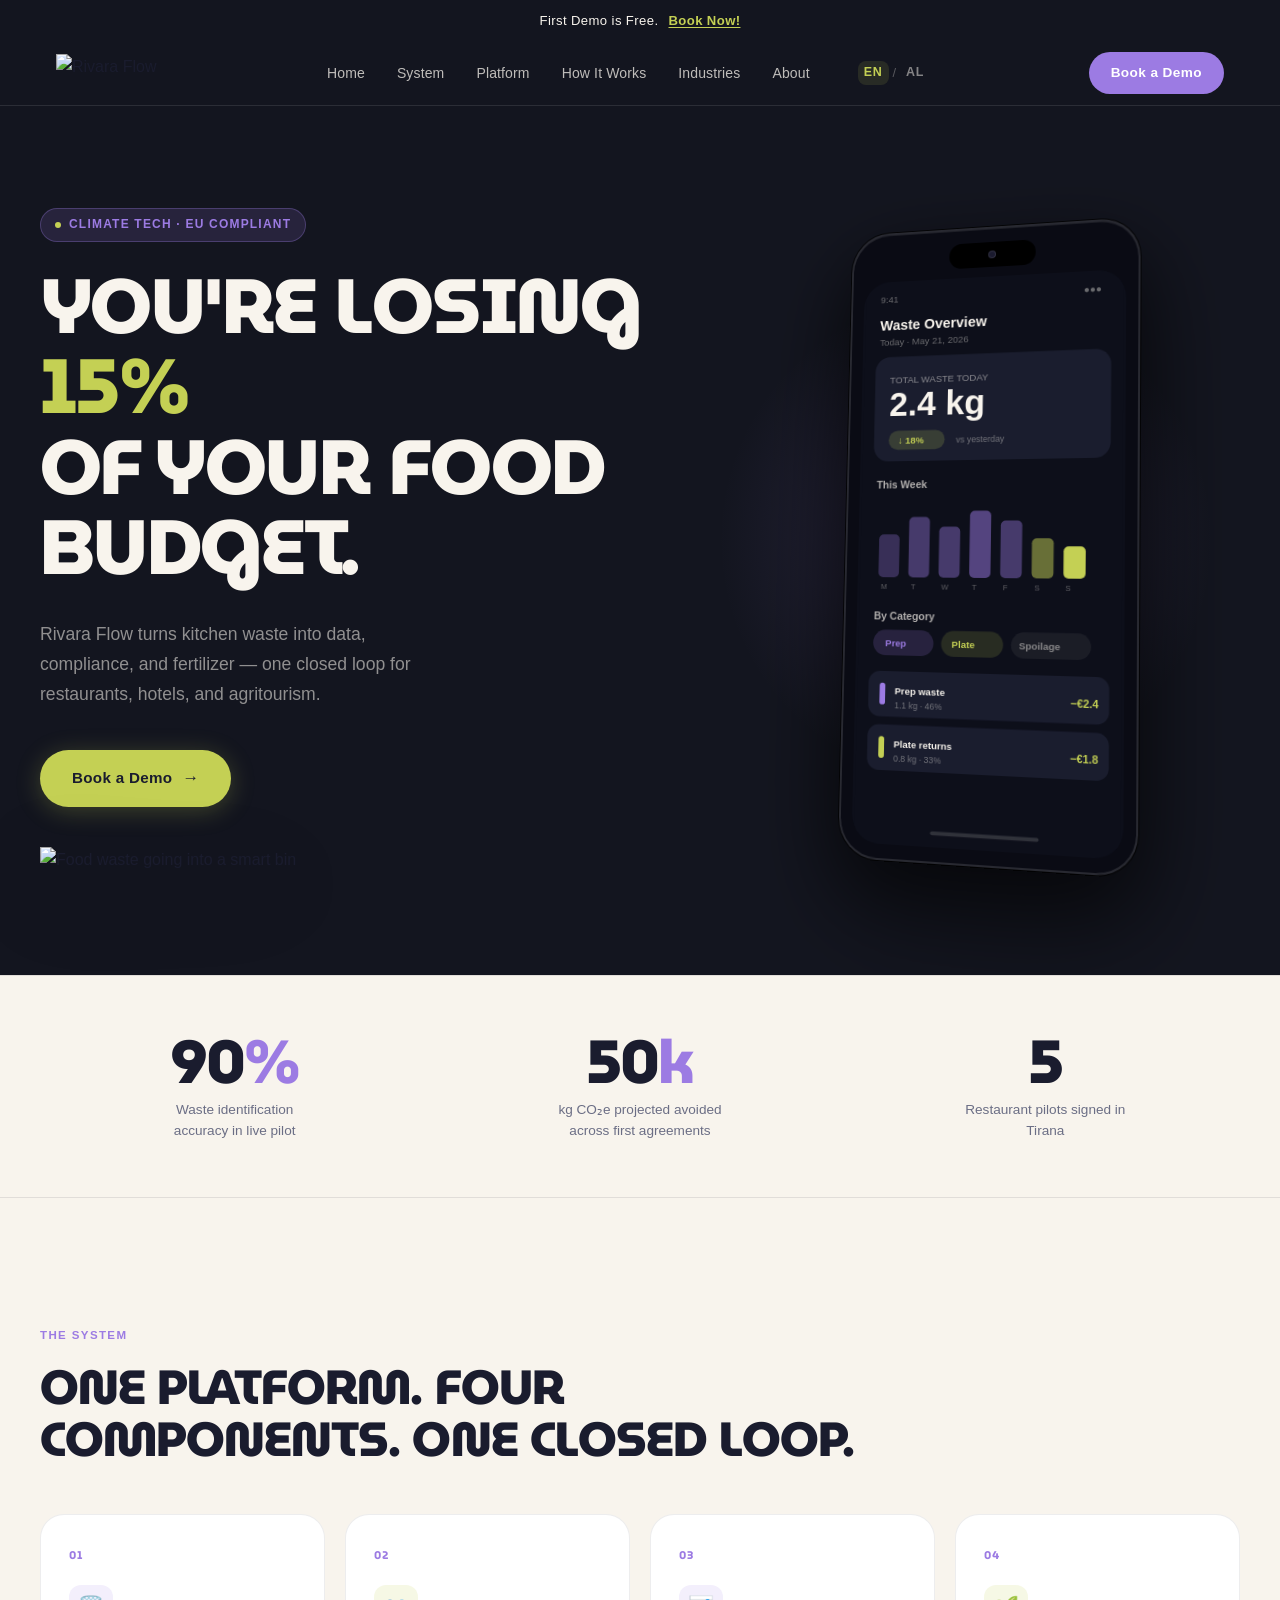
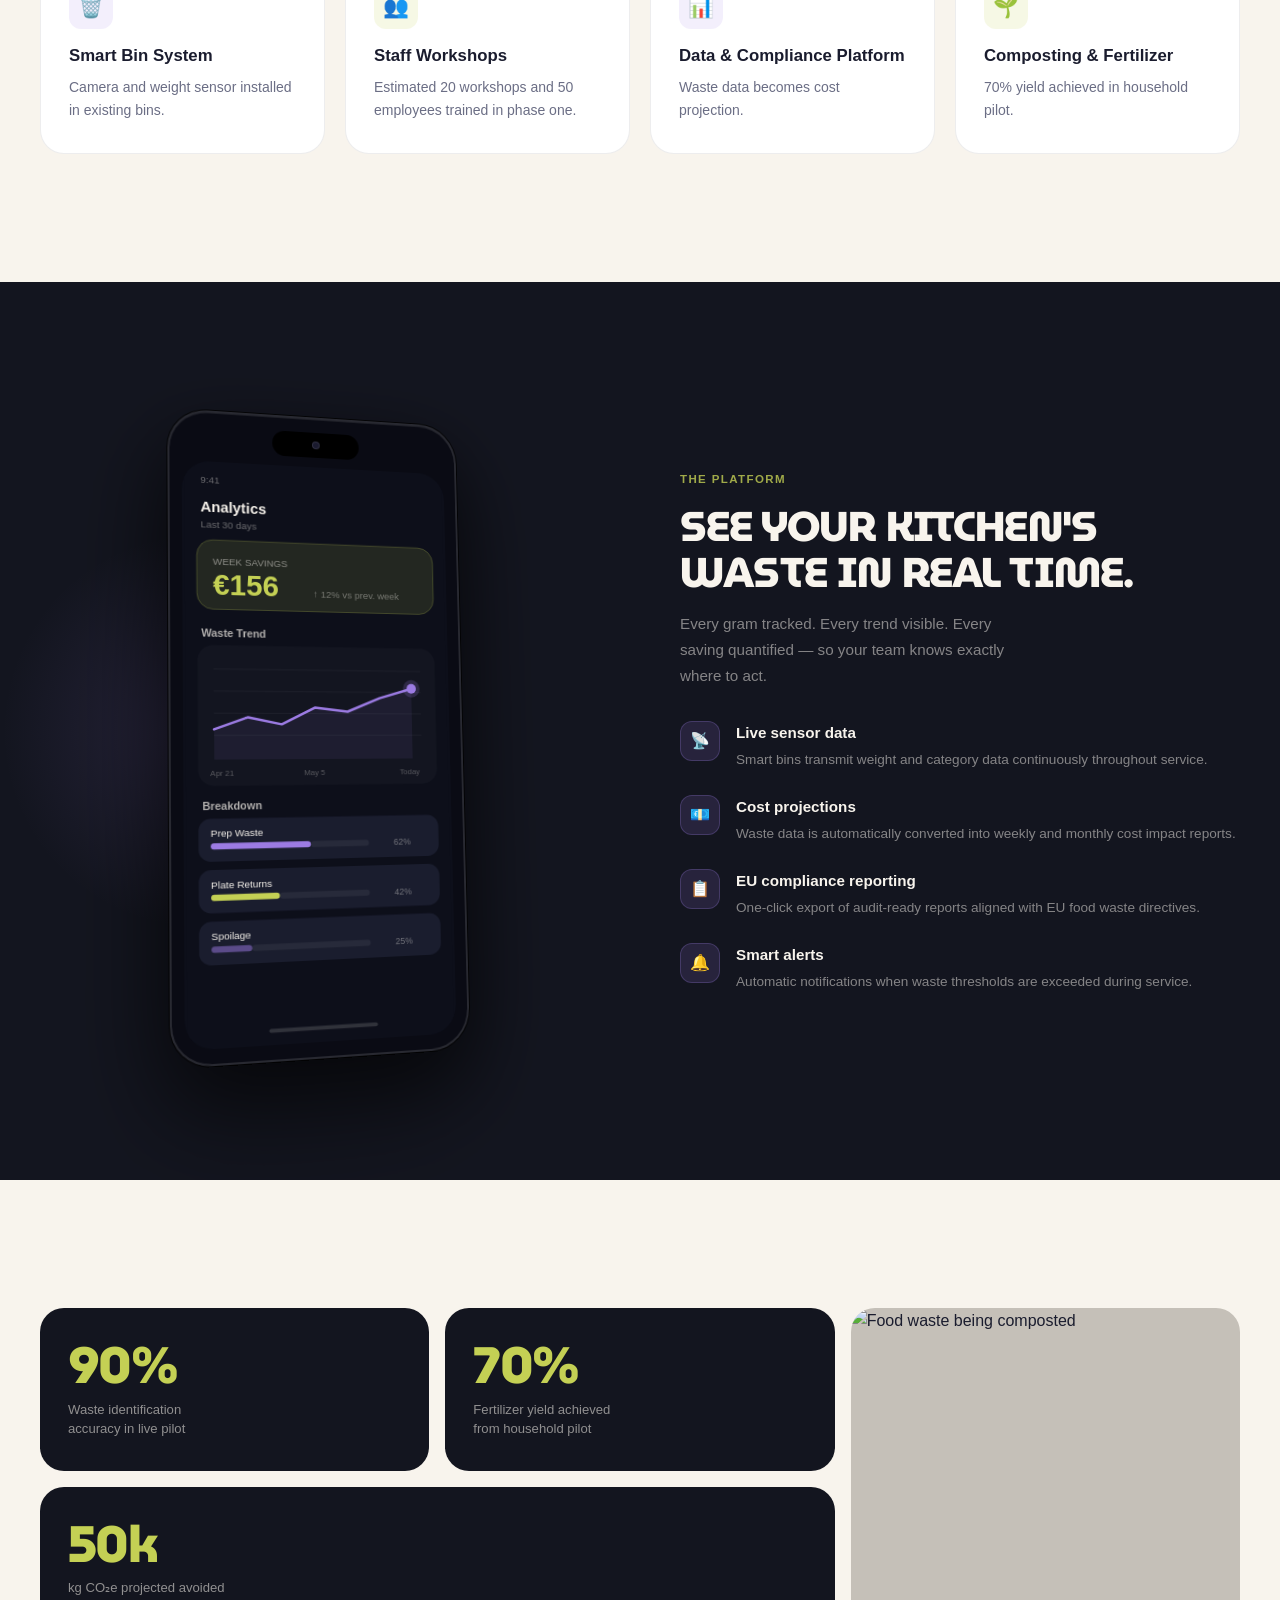
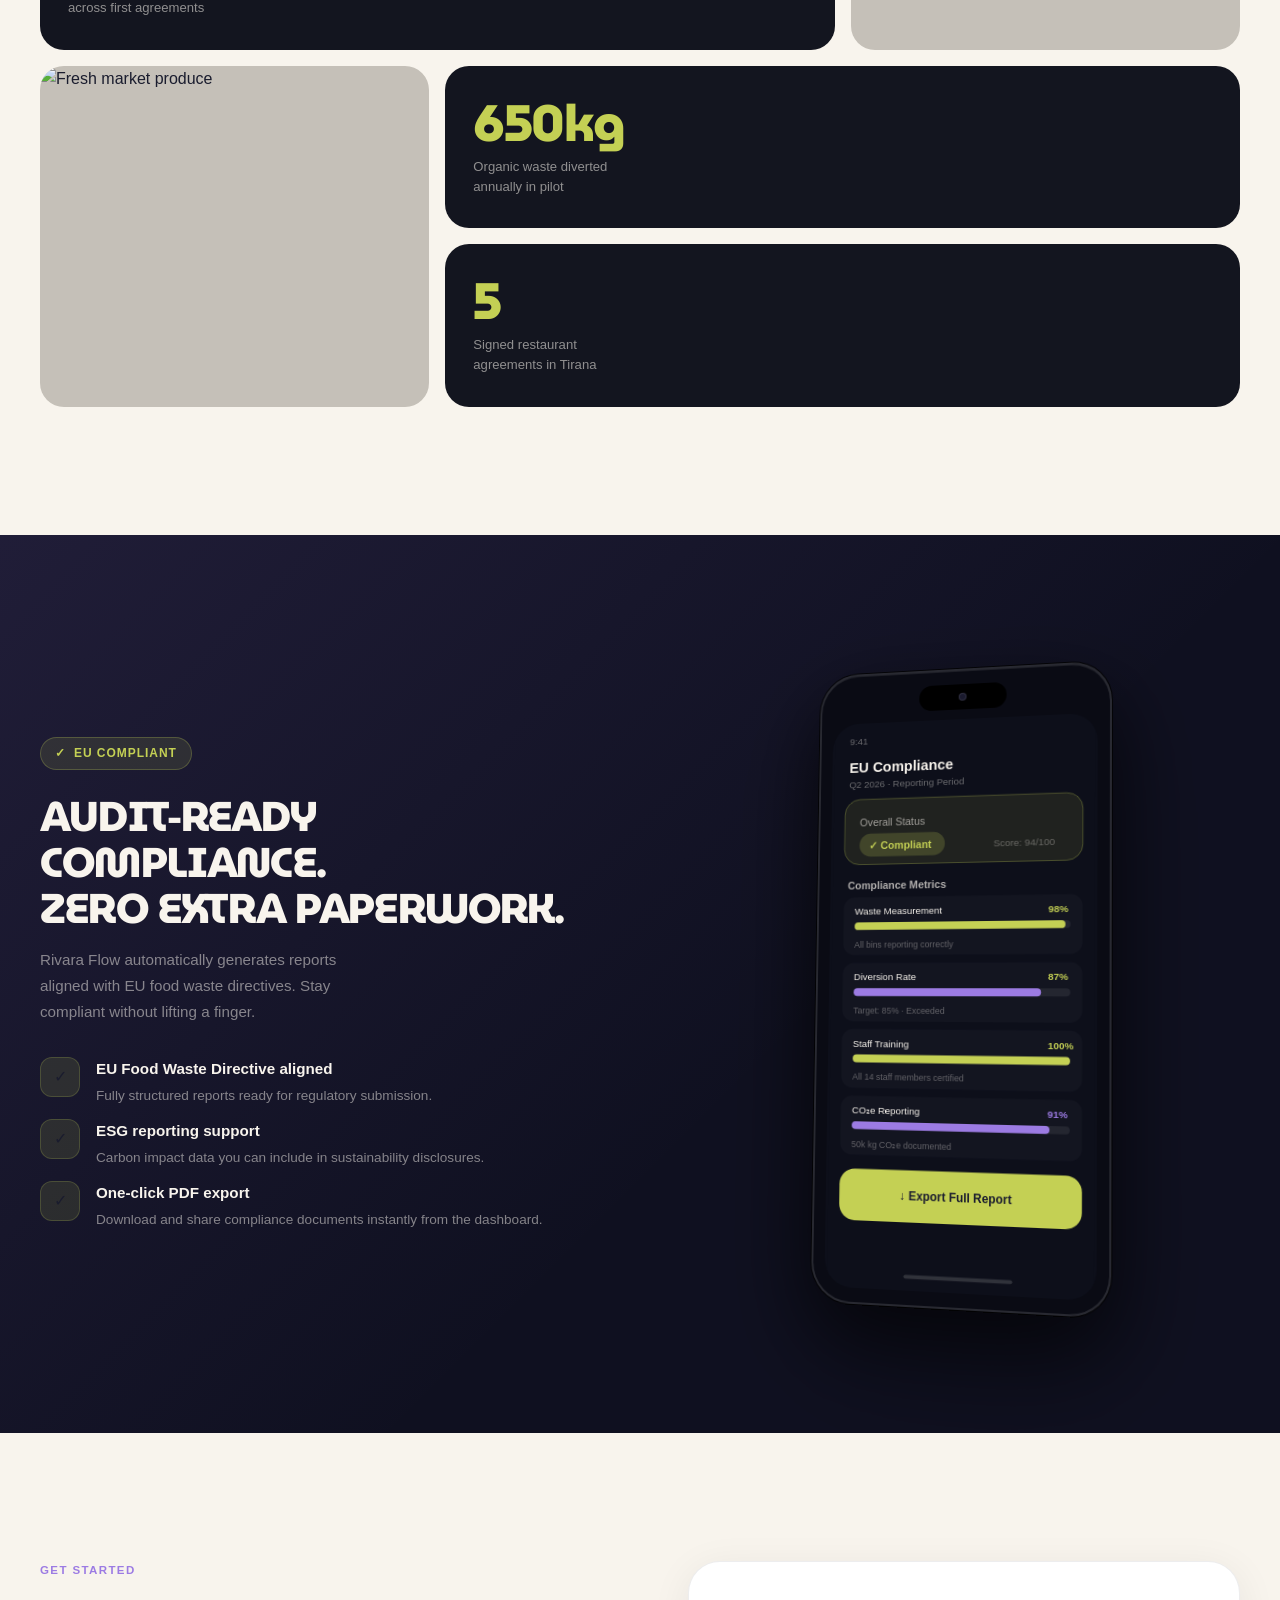
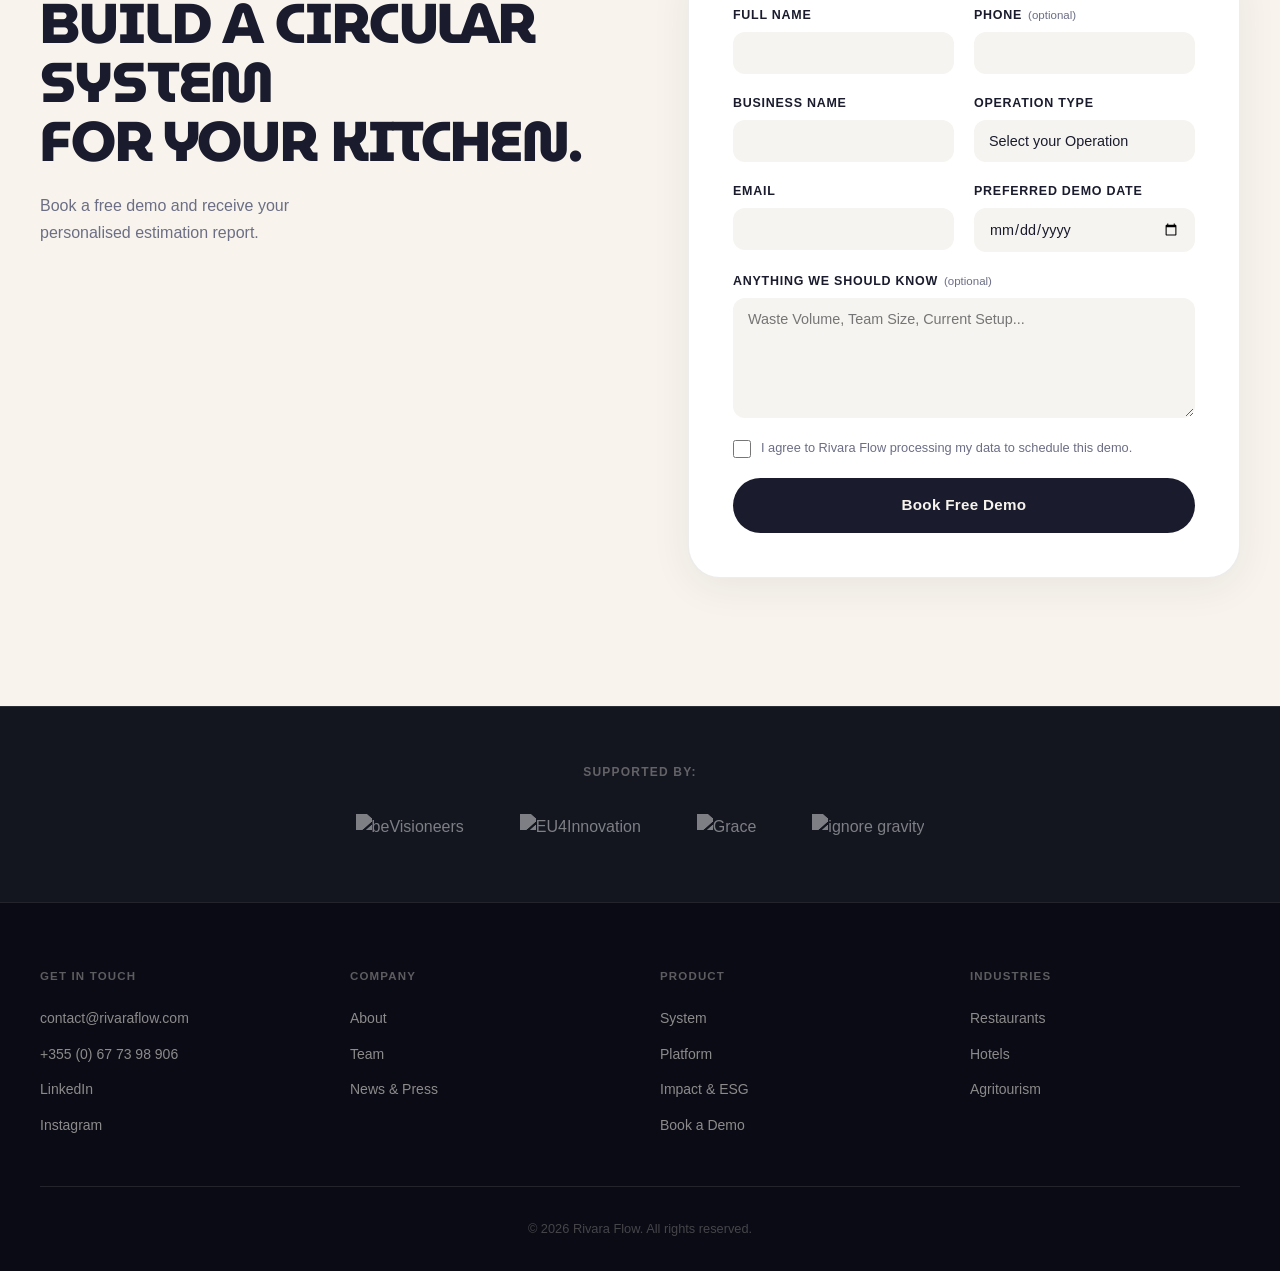
==== commit 6f8b5a9c: "Replace hero deco cards with compost.png image" ====
--- a/rivaraflow-landing/index.html
+++ b/rivaraflow-landing/index.html
@@ -426,28 +426,13 @@
 }
 .btn-demo::after { content: '→'; font-size: 1.1em; }
 
-/* Floating pills */
-.hero__pills {
-  display: flex;
-  flex-wrap: wrap;
-  gap: 10px;
-  margin-top: 2rem;
-}
-.hero__pill {
-  background: rgba(255,255,255,0.06);
-  border: 1px solid rgba(255,255,255,0.12);
-  color: rgba(248,244,237,0.7);
-  font-size: 0.78rem;
-  font-weight: 600;
-  letter-spacing: 0.04em;
-  padding: 7px 16px;
-  border-radius: var(--r999);
-  backdrop-filter: blur(8px);
-}
-.hero__pill--lime {
-  background: rgba(196,208,84,0.12);
-  border-color: rgba(196,208,84,0.3);
-  color: var(--lime);
+/* Compost hero image */
+.hero__compost-img {
+  margin-top: 2.5rem;
+  width: clamp(160px, 30vw, 260px);
+  height: auto;
+  object-fit: contain;
+  filter: drop-shadow(0 24px 48px rgba(0,0,0,0.45));
 }
 
 /* ============================================================
@@ -1234,11 +1219,7 @@
           Rivara Flow turns kitchen waste into data, compliance, and fertilizer — one closed loop for restaurants, hotels, and agritourism.
         </p>
         <a href="#contact" class="btn-demo reveal" data-i18n="hero.cta">Book a Demo</a>
-        <div class="hero__pills reveal" aria-hidden="true">
-          <span class="hero__pill hero__pill--lime" data-i18n="deco.1">Save Money</span>
-          <span class="hero__pill" data-i18n="deco.2">EU Standards</span>
-          <span class="hero__pill" data-i18n="deco.3">Waste Nothing</span>
-        </div>
+        <img src="assets/images/compost.png" alt="Food waste going into a smart bin" class="hero__compost-img reveal" />
       </div>
 
       <!-- RIGHT: Phone mockup -->
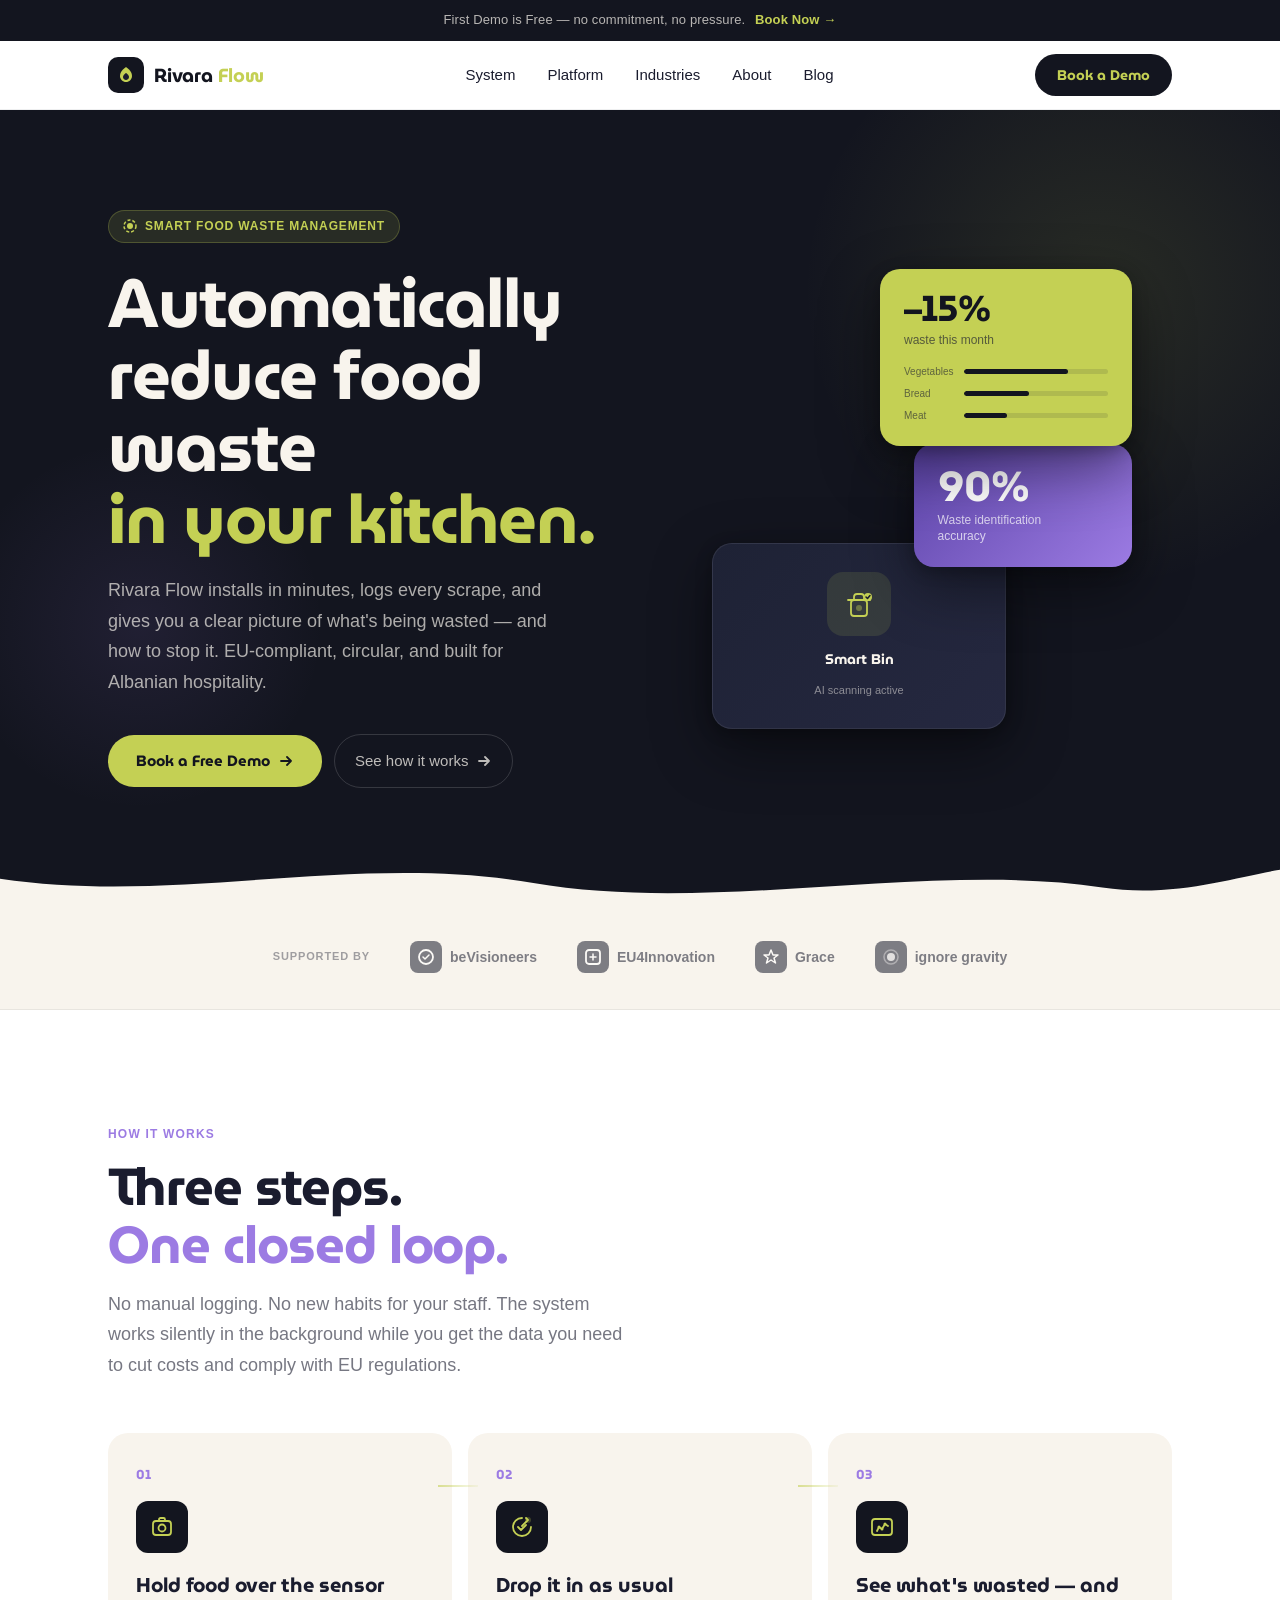
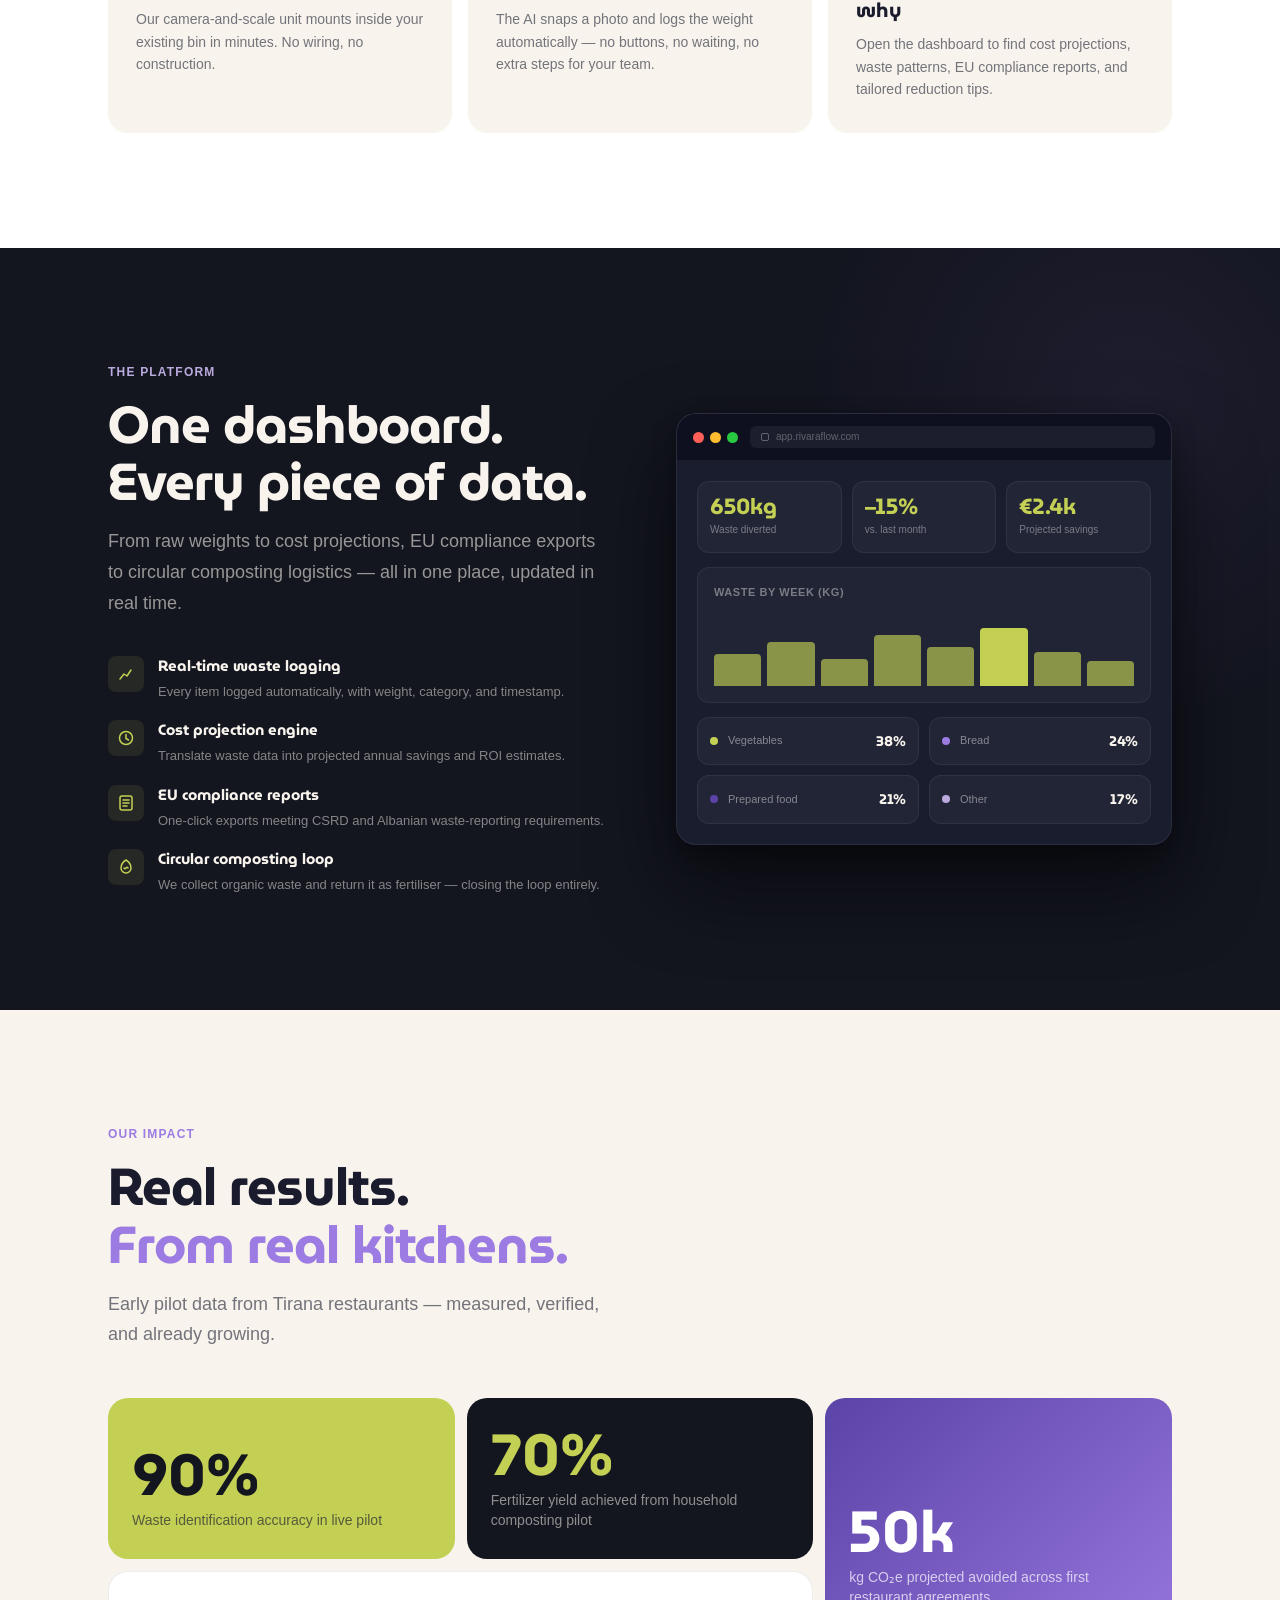
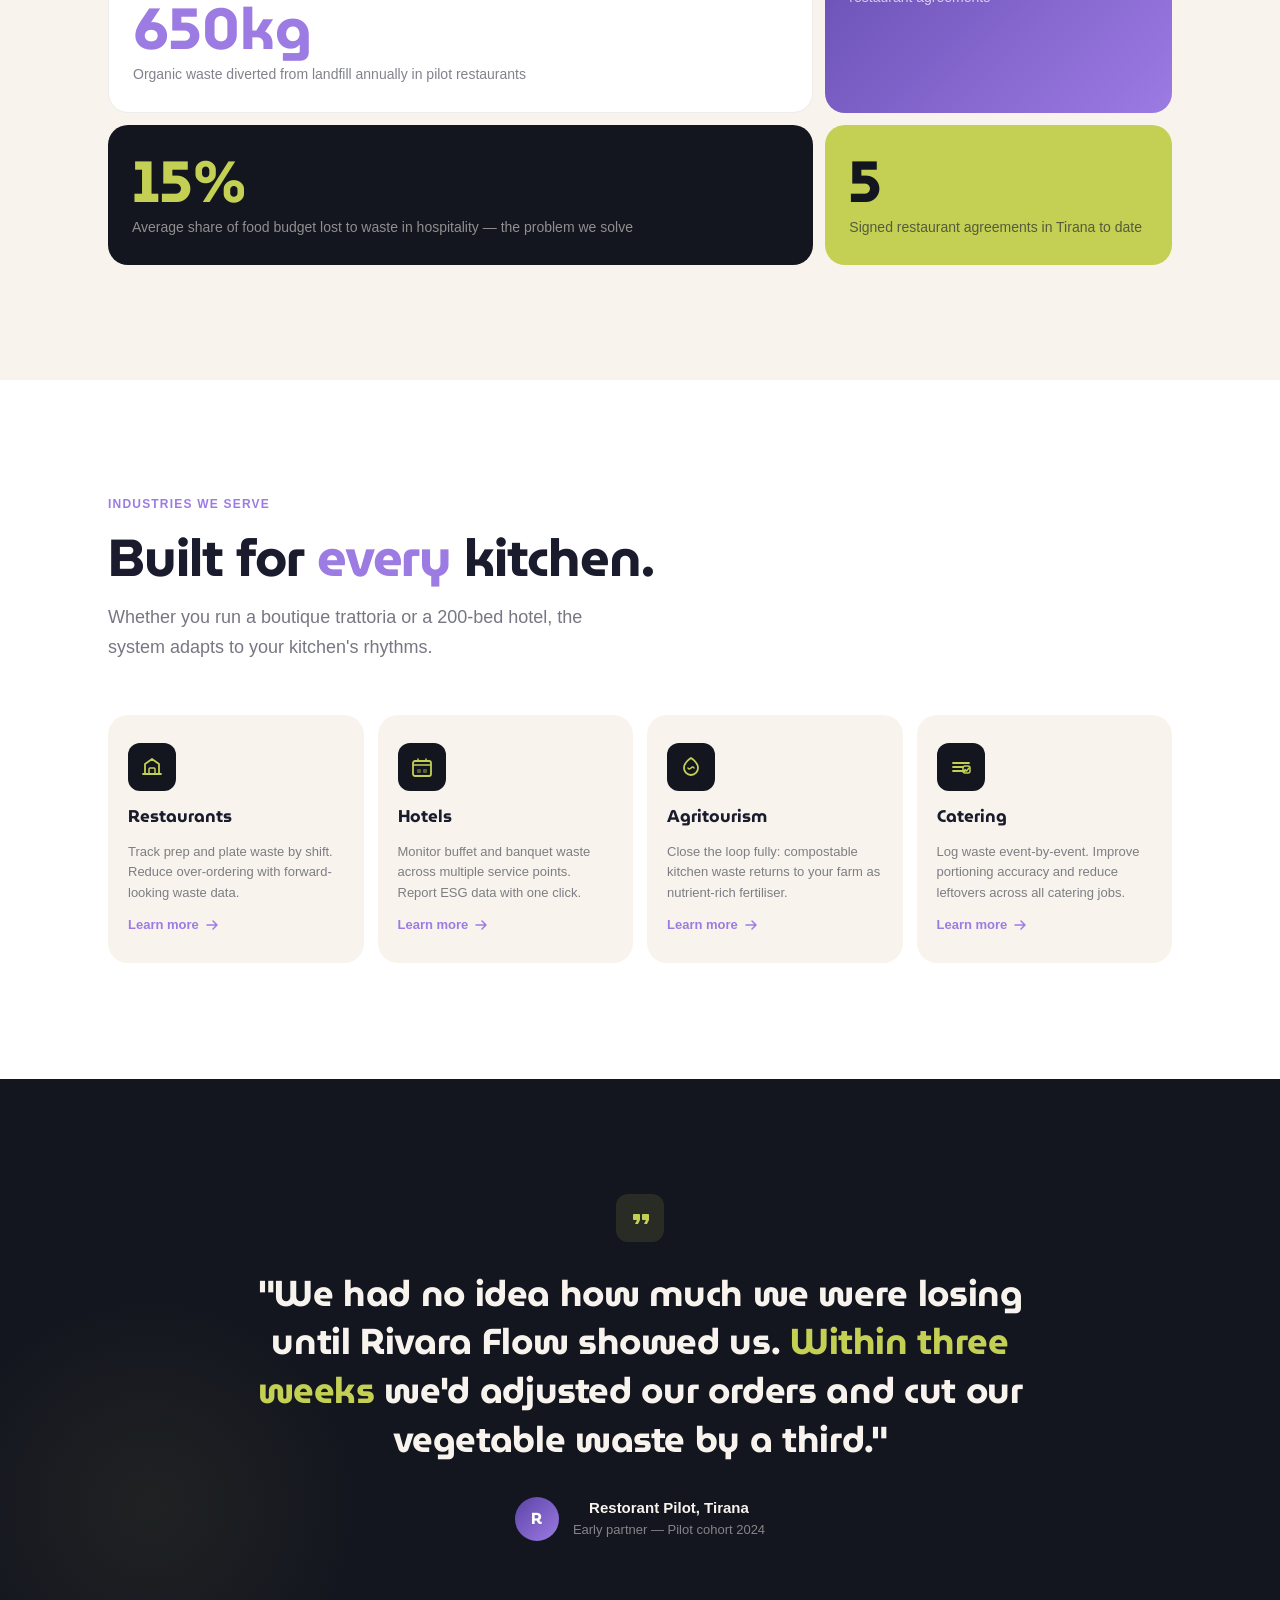
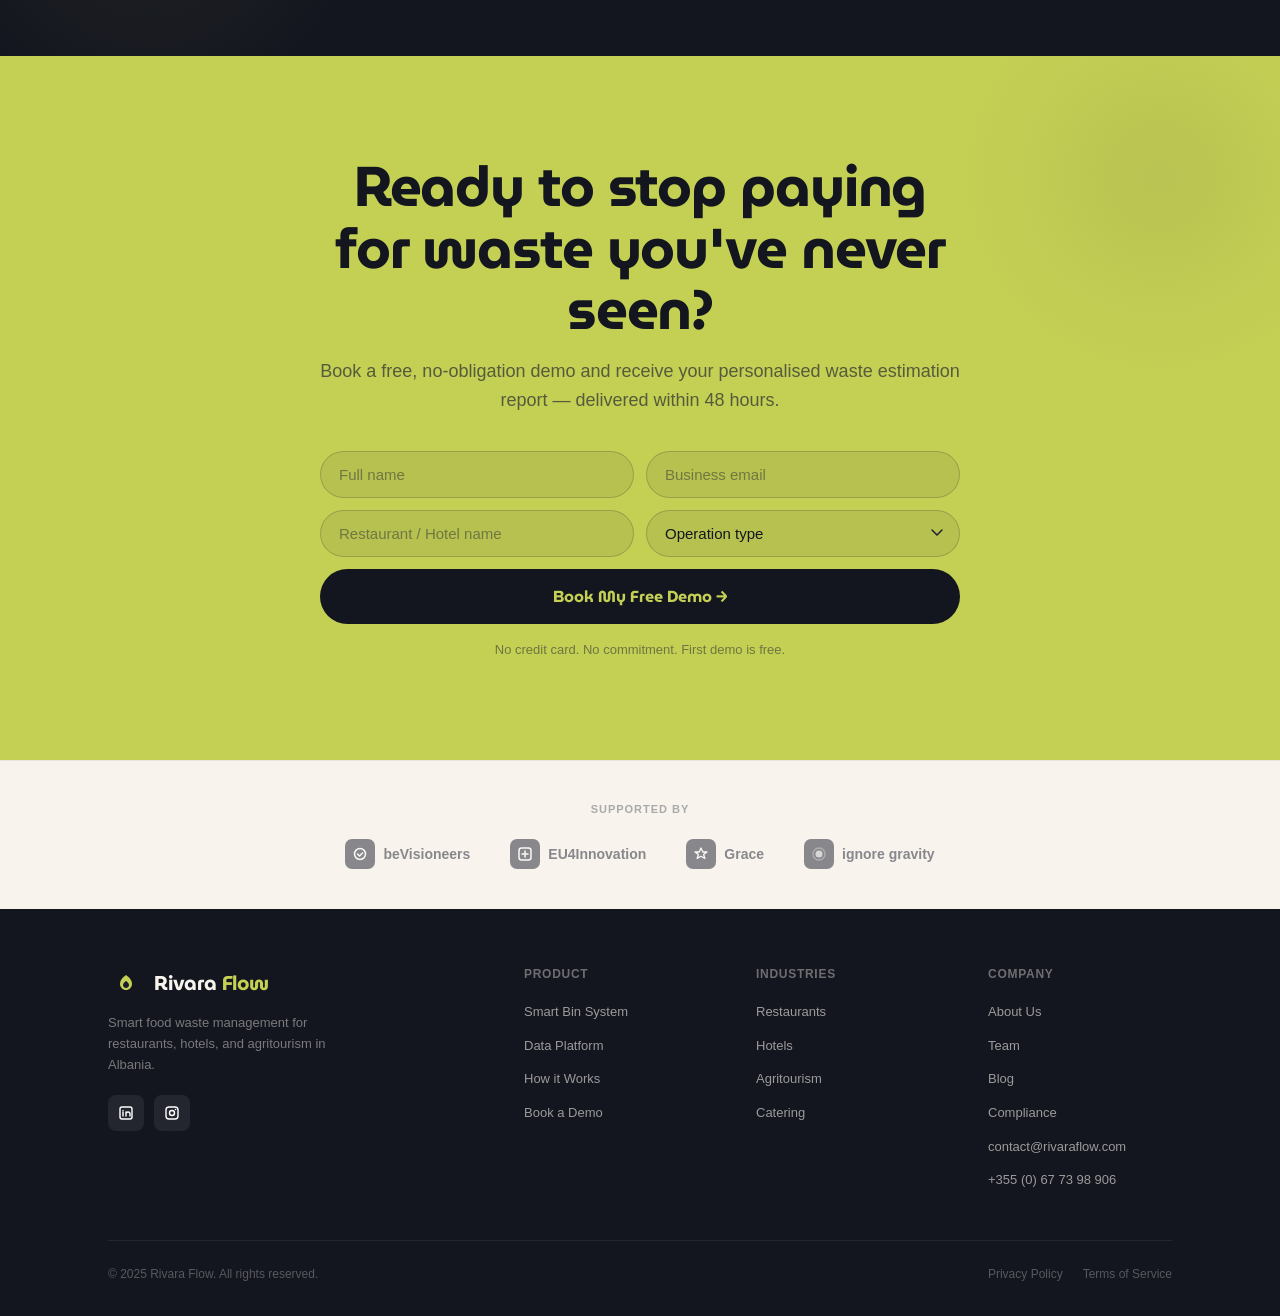
==== commit a01b31ea: "Redesign landing page in Orbisk-style layout with Rivara Flow branding Full page rebuild with sticky" ====
--- a/rivaraflow-landing/index.html
+++ b/rivaraflow-landing/index.html
@@ -3,11 +3,11 @@
 <head>
   <meta charset="UTF-8" />
   <meta name="viewport" content="width=device-width, initial-scale=1.0" />
-  <title>Rivara Flow — Stop Paying for Waste You've Never Seen</title>
-  <meta name="description" content="Rivara Flow helps restaurants, hotels and agritourism businesses stop paying for food waste. Smart bins, staff training, data compliance, and circular composting — one closed loop." />
+  <title>Rivara Flow — Automatically Reduce Food Waste in Your Kitchen</title>
+  <meta name="description" content="Rivara Flow installs in minutes, logs every scrape, and gives you a clear picture of what's being wasted — and how to stop it. EU-compliant food waste management for restaurants, hotels, and agritourism." />
   <link rel="canonical" href="https://rivaraflow.com/" />
-  <meta property="og:title" content="Rivara Flow — One Platform. Four Components. One Closed Loop." />
-  <meta property="og:description" content="Stop paying for food waste you've never seen. EU-compliant food waste management for restaurants, hotels, and agritourism." />
+  <meta property="og:title" content="Rivara Flow — Automatically Reduce Food Waste" />
+  <meta property="og:description" content="Smart bins. Real-time data. Circular composting. One closed loop for your kitchen." />
   <meta property="og:type" content="website" />
 
   <link rel="preconnect" href="https://fonts.googleapis.com" />
@@ -16,1967 +16,2134 @@
   <link href="https://api.fontshare.com/v2/css?f[]=satoshi@400,500,700&display=swap" rel="stylesheet" />
   <link rel="stylesheet" href="styles/tokens.css" />
 
-<style>
-/* ============================================================
-   DESIGN TOKENS & RESETS
-   ============================================================ */
-*, *::before, *::after { box-sizing: border-box; margin: 0; padding: 0; }
-
-:root {
-  --bg:        #F8F4ED;
-  --bg-dark:   #13151F;
-  --purple:    #9C7BE3;
-  --lime:      #C4D054;
-  --text:      #1A1C2E;
-  --text-inv:  #F8F4ED;
-  --text-muted:#6B6E85;
-  --border:    rgba(255,255,255,0.10);
-  --border-light: rgba(26,28,46,0.10);
-
-  --museo:   'MuseoModerno', sans-serif;
-  --satoshi: 'Satoshi', sans-serif;
-
-  --r8:   8px;
-  --r12:  12px;
-  --r16:  16px;
-  --r20:  20px;
-  --r24:  24px;
-  --r32:  32px;
-  --r999: 999px;
-
-  --section-pad: clamp(80px, 10vw, 140px);
-  --container:   1200px;
-}
-
-html { scroll-behavior: smooth; }
-
-body {
-  font-family: var(--satoshi);
-  background: var(--bg);
-  color: var(--text);
-  line-height: 1.6;
-  overflow-x: hidden;
-}
-
-img { display: block; max-width: 100%; }
-a { text-decoration: none; color: inherit; }
-ul { list-style: none; }
-button { cursor: pointer; border: none; background: none; font: inherit; }
-
-.container {
-  width: min(var(--container), 100% - 2rem);
-  margin-inline: auto;
-}
-
-.sr-only {
-  position: absolute; width: 1px; height: 1px;
-  padding: 0; margin: -1px; overflow: hidden;
-  clip: rect(0,0,0,0); border: 0;
-}
-
-/* ============================================================
-   SCROLL REVEAL
-   ============================================================ */
-.reveal {
-  opacity: 0;
-  transform: translateY(24px);
-  transition: opacity 0.65s ease, transform 0.65s ease;
-}
-.reveal.in-view {
-  opacity: 1;
-  transform: translateY(0);
-}
-
-/* ============================================================
-   ANNOUNCEMENT BAR
-   ============================================================ */
-.announce {
-  background: var(--bg-dark);
-  color: var(--text-inv);
-  text-align: center;
-  font-family: var(--satoshi);
-  font-size: 0.82rem;
-  font-weight: 500;
-  letter-spacing: 0.03em;
-  padding: 10px 1rem;
-  position: relative;
-  z-index: 100;
-}
-.announce strong {
-  color: var(--lime);
-  font-weight: 700;
-  margin-left: 6px;
-}
-.announce a { color: var(--lime); text-decoration: underline; text-underline-offset: 2px; }
-
-/* ============================================================
-   STICKY NAV
-   ============================================================ */
-.site-nav {
-  position: sticky;
-  top: 0;
-  z-index: 90;
-  background: var(--bg-dark);
-  border-bottom: 1px solid var(--border);
-  transition: backdrop-filter 0.3s, background 0.3s;
-}
-.site-nav.scrolled {
-  backdrop-filter: blur(20px);
-  background: rgba(19,21,31,0.92);
-}
-.site-nav__inner {
-  display: flex;
-  align-items: center;
-  justify-content: space-between;
-  gap: 2rem;
-  padding: 0 1rem;
-  height: 64px;
-  max-width: var(--container);
-  margin-inline: auto;
-}
-.site-nav__logo img { height: 38px; width: auto; }
-.site-nav__links {
-  display: none;
-  align-items: center;
-  gap: 2rem;
-}
-@media (min-width: 1024px) {
-  .site-nav__links { display: flex; }
-}
-.site-nav__links a {
-  color: rgba(248,244,237,0.75);
-  font-size: 0.875rem;
-  font-weight: 500;
-  letter-spacing: 0.01em;
-  transition: color 0.2s;
-}
-.site-nav__links a:hover { color: var(--text-inv); }
-
-.nav-lang-desktop {
-  display: flex;
-  align-items: center;
-  gap: 4px;
-  margin-left: 1rem;
-}
-.lang-sep { color: rgba(248,244,237,0.3); font-size: 0.8rem; }
-.lang-sm {
-  color: rgba(248,244,237,0.5);
-  font-size: 0.78rem;
-  font-weight: 600;
-  letter-spacing: 0.06em;
-  padding: 2px 6px;
-  border-radius: var(--r8);
-  transition: color 0.2s, background 0.2s;
-}
-.lang-sm.active { color: var(--lime); background: rgba(196,208,84,0.12); }
-.lang-sm:hover { color: var(--text-inv); }
-
-.site-nav__cta {
-  display: none;
-  background: var(--purple);
-  color: #fff;
-  font-family: var(--satoshi);
-  font-size: 0.85rem;
-  font-weight: 700;
-  letter-spacing: 0.03em;
-  padding: 10px 22px;
-  border-radius: var(--r999);
-  transition: background 0.2s, transform 0.2s;
-  white-space: nowrap;
-}
-.site-nav__cta:hover { background: #8a68d4; transform: translateY(-1px); }
-@media (min-width: 768px) { .site-nav__cta { display: block; } }
-
-.site-nav__hamburger {
-  display: flex;
-  flex-direction: column;
-  gap: 5px;
-  padding: 8px;
-  margin-right: -8px;
-}
-@media (min-width: 1024px) { .site-nav__hamburger { display: none; } }
-.site-nav__hamburger span {
-  display: block;
-  width: 22px;
-  height: 2px;
-  background: var(--text-inv);
-  border-radius: 2px;
-  transition: transform 0.3s, opacity 0.3s;
-}
-
-/* ============================================================
-   MOBILE MENU
-   ============================================================ */
-.hero-nav__mobile {
-  position: fixed;
-  inset: 0;
-  z-index: 200;
-  background: var(--bg-dark);
-  display: flex;
-  flex-direction: column;
-  transform: translateX(100%);
-  transition: transform 0.35s cubic-bezier(0.4,0,0.2,1);
-  overflow-y: auto;
-}
-.hero-nav__mobile.open { transform: translateX(0); }
-
-.mmenu__header {
-  display: flex;
-  align-items: center;
-  gap: 1rem;
-  padding: 1rem 1.25rem;
-  border-bottom: 1px solid var(--border);
-}
-.mmenu__logo img { height: 32px; width: auto; }
-.mmenu__cta {
-  margin-left: auto;
-  background: var(--purple);
-  color: #fff;
-  font-size: 0.8rem;
-  font-weight: 700;
-  padding: 8px 18px;
-  border-radius: var(--r999);
-}
-.mmenu__close {
-  color: rgba(248,244,237,0.6);
-  font-size: 1.2rem;
-  padding: 6px;
-  line-height: 1;
-  transition: color 0.2s;
-}
-.mmenu__close:hover { color: var(--text-inv); }
-
-.mmenu__links {
-  display: flex;
-  flex-direction: column;
-  padding: 1rem 0;
-  flex: 1;
-}
-.mmenu__item {
-  display: flex;
-  align-items: center;
-  justify-content: space-between;
-  color: rgba(248,244,237,0.8);
-  font-size: 1rem;
-  font-weight: 500;
-  padding: 14px 1.25rem;
-  border-bottom: 1px solid rgba(255,255,255,0.05);
-  transition: color 0.2s, background 0.2s;
-  text-align: left;
-  width: 100%;
-}
-.mmenu__item:hover { color: var(--text-inv); background: rgba(255,255,255,0.04); }
-.mmenu__acc-btn { background: none; border: none; font: inherit; width: 100%; }
-.mmenu__chevron { transition: transform 0.25s; flex-shrink: 0; color: rgba(248,244,237,0.4); }
-.mmenu__acc-btn[aria-expanded="true"] .mmenu__chevron { transform: rotate(180deg); }
-
-.mmenu__sub {
-  background: rgba(255,255,255,0.03);
-  border-bottom: 1px solid rgba(255,255,255,0.05);
-}
-.mmenu__sub[hidden] { display: none; }
-.mmenu__sub-item {
-  display: block;
-  color: rgba(248,244,237,0.6);
-  font-size: 0.9rem;
-  padding: 11px 2rem;
-  transition: color 0.2s;
-}
-.mmenu__sub-item:hover { color: var(--text-inv); }
-
-.mmenu__lang {
-  display: flex;
-  gap: 0.75rem;
-  padding: 1.25rem;
-  border-top: 1px solid var(--border);
-}
-.lang-btn {
-  flex: 1;
-  padding: 10px;
-  border-radius: var(--r12);
-  border: 1px solid var(--border);
-  color: rgba(248,244,237,0.6);
-  font-size: 0.85rem;
-  font-weight: 600;
-  transition: all 0.2s;
-  text-align: center;
-}
-.lang-btn.active {
-  background: rgba(196,208,84,0.15);
-  border-color: var(--lime);
-  color: var(--lime);
-}
-.lang-btn:hover { color: var(--text-inv); border-color: rgba(255,255,255,0.3); }
-
-/* ============================================================
-   HERO SECTION
-   ============================================================ */
-.hero {
-  background: var(--bg-dark);
-  min-height: calc(100svh - 64px - 40px);
-  display: flex;
-  align-items: center;
-  padding: clamp(60px, 8vw, 120px) 0;
-  position: relative;
-  overflow: hidden;
-}
-
-/* subtle radial glow behind phone */
-.hero::before {
-  content: '';
-  position: absolute;
-  right: 5%;
-  top: 50%;
-  transform: translateY(-50%);
-  width: 500px;
-  height: 500px;
-  background: radial-gradient(circle, rgba(156,123,227,0.18) 0%, transparent 70%);
-  pointer-events: none;
-}
-
-.hero__inner {
-  display: grid;
-  grid-template-columns: 1fr;
-  gap: 3rem;
-  align-items: center;
-}
-@media (min-width: 768px) {
-  .hero__inner {
-    grid-template-columns: 1fr 1fr;
-    gap: 4rem;
-  }
-}
-@media (min-width: 1024px) {
-  .hero__inner {
-    grid-template-columns: 1.1fr 0.9fr;
-    gap: 5rem;
-  }
-}
-
-.hero__kicker {
-  display: inline-flex;
-  align-items: center;
-  gap: 8px;
-  background: rgba(156,123,227,0.15);
-  border: 1px solid rgba(156,123,227,0.3);
-  color: var(--purple);
-  font-family: var(--satoshi);
-  font-size: 0.75rem;
-  font-weight: 700;
-  letter-spacing: 0.1em;
-  text-transform: uppercase;
-  padding: 6px 14px;
-  border-radius: var(--r999);
-  margin-bottom: 1.5rem;
-}
-.hero__kicker::before {
-  content: '';
-  width: 6px; height: 6px;
-  background: var(--lime);
-  border-radius: 50%;
-  animation: pulse 2s infinite;
-}
-@keyframes pulse {
-  0%, 100% { opacity: 1; transform: scale(1); }
-  50% { opacity: 0.5; transform: scale(0.8); }
-}
-
-.hero__headline {
-  font-family: var(--museo);
-  font-size: clamp(2.6rem, 6vw, 5rem);
-  font-weight: 800;
-  line-height: 1.05;
-  letter-spacing: -0.02em;
-  color: var(--text-inv);
-  text-transform: uppercase;
-  margin-bottom: 2rem;
-}
-.hero__headline .hi {
-  color: var(--lime);
-  display: inline-block;
-}
-
-.hero__sub {
-  color: rgba(248,244,237,0.55);
-  font-size: clamp(0.95rem, 1.5vw, 1.1rem);
-  line-height: 1.7;
-  margin-bottom: 2.5rem;
-  max-width: 42ch;
-}
-
-.btn-demo {
-  display: inline-flex;
-  align-items: center;
-  gap: 10px;
-  background: var(--lime);
-  color: var(--text);
-  font-family: var(--satoshi);
-  font-size: 0.95rem;
-  font-weight: 700;
-  letter-spacing: 0.02em;
-  padding: 15px 32px;
-  border-radius: var(--r999);
-  transition: background 0.2s, transform 0.2s, box-shadow 0.2s;
-  box-shadow: 0 4px 24px rgba(196,208,84,0.25);
-}
-.btn-demo:hover {
-  background: #d4e15a;
-  transform: translateY(-2px);
-  box-shadow: 0 8px 32px rgba(196,208,84,0.35);
-}
-.btn-demo::after { content: '→'; font-size: 1.1em; }
-
-/* Compost hero image */
-.hero__compost-img {
-  margin-top: 2.5rem;
-  width: clamp(160px, 30vw, 260px);
-  height: auto;
-  object-fit: contain;
-  filter: drop-shadow(0 24px 48px rgba(0,0,0,0.45));
-}
-
-/* ============================================================
-   PHONE MOCKUP SYSTEM
-   ============================================================ */
-.phone-wrap {
-  display: flex;
-  justify-content: center;
-  align-items: center;
-  position: relative;
-}
-
-.phone-frame {
-  position: relative;
-  width: 240px;
-  flex-shrink: 0;
-}
-@media (min-width: 480px) { .phone-frame { width: 270px; } }
-@media (min-width: 768px) { .phone-frame { width: 300px; } }
-
-.phone-frame--hero {
-  transform: perspective(1000px) rotateY(-12deg) rotateX(4deg);
-  animation: phone-float 5s ease-in-out infinite;
-}
-.phone-frame--platform {
-  transform: perspective(1000px) rotateY(12deg) rotateX(4deg);
-  animation: phone-float 5s ease-in-out infinite;
-  animation-delay: 0.5s;
-}
-.phone-frame--esg {
-  transform: perspective(1000px) rotateY(-10deg) rotateX(3deg);
-  animation: phone-float 5s ease-in-out infinite;
-  animation-delay: 1s;
-}
-
-@keyframes phone-float {
-  0%, 100% { transform: perspective(1000px) rotateY(-12deg) rotateX(4deg) translateY(0px); }
-  50% { transform: perspective(1000px) rotateY(-12deg) rotateX(4deg) translateY(-10px); }
-}
-.phone-frame--platform { animation-name: phone-float-right; }
-@keyframes phone-float-right {
-  0%, 100% { transform: perspective(1000px) rotateY(12deg) rotateX(4deg) translateY(0px); }
-  50% { transform: perspective(1000px) rotateY(12deg) rotateX(4deg) translateY(-10px); }
-}
-.phone-frame--esg { animation-name: phone-float-esg; }
-@keyframes phone-float-esg {
-  0%, 100% { transform: perspective(1000px) rotateY(-10deg) rotateX(3deg) translateY(0px); }
-  50% { transform: perspective(1000px) rotateY(-10deg) rotateX(3deg) translateY(-10px); }
-}
-
-.phone-shell {
-  background: #0a0b14;
-  border-radius: 40px;
-  border: 2px solid rgba(255,255,255,0.12);
-  box-shadow:
-    0 0 0 1px rgba(0,0,0,0.8),
-    0 30px 80px rgba(0,0,0,0.6),
-    0 60px 120px rgba(0,0,0,0.3),
-    inset 0 1px 0 rgba(255,255,255,0.08);
-  padding: 14px 12px;
-  position: relative;
-}
-
-/* dynamic island */
-.phone-island {
-  width: 90px;
-  height: 26px;
-  background: #000;
-  border-radius: 20px;
-  margin: 0 auto 10px;
-  position: relative;
-  display: flex;
-  align-items: center;
-  justify-content: center;
-}
-.phone-island::after {
-  content: '';
-  width: 8px; height: 8px;
-  background: #1a1a2e;
-  border-radius: 50%;
-  border: 1px solid rgba(255,255,255,0.1);
-}
-
-.phone-screen {
-  background: #0D0F1A;
-  border-radius: 28px;
-  overflow: hidden;
-  aspect-ratio: 9/19;
-}
-
-/* ============================================================
-   STATS STRIP
-   ============================================================ */
-.stats-strip {
-  background: var(--bg);
-  padding: 56px 0;
-  border-top: 1px solid var(--border-light);
-  border-bottom: 1px solid var(--border-light);
-}
-.stats-strip__grid {
-  display: grid;
-  grid-template-columns: repeat(3, 1fr);
-  gap: 1rem;
-  text-align: center;
-}
-@media (max-width: 640px) {
-  .stats-strip__grid { grid-template-columns: 1fr; gap: 2rem; }
-}
-.stat-item__num {
-  font-family: var(--museo);
-  font-size: clamp(2.4rem, 5vw, 3.8rem);
-  font-weight: 800;
-  color: var(--text);
-  line-height: 1;
-  margin-bottom: 8px;
-  letter-spacing: -0.03em;
-}
-.stat-item__num span { color: var(--purple); }
-.stat-item__label {
-  color: var(--text-muted);
-  font-size: 0.85rem;
-  font-weight: 500;
-  max-width: 22ch;
-  margin-inline: auto;
-  line-height: 1.5;
-}
-
-/* ============================================================
-   PRODUCTS / SYSTEM
-   ============================================================ */
-.products {
-  background: var(--bg);
-  padding: var(--section-pad) 0;
-}
-.section-eyebrow {
-  font-family: var(--satoshi);
-  font-size: 0.72rem;
-  font-weight: 700;
-  letter-spacing: 0.12em;
-  text-transform: uppercase;
-  color: var(--purple);
-  margin-bottom: 1rem;
-}
-.section-title {
-  font-family: var(--museo);
-  font-size: clamp(1.9rem, 4vw, 3rem);
-  font-weight: 800;
-  line-height: 1.1;
-  letter-spacing: -0.02em;
-  color: var(--text);
-  text-transform: uppercase;
-  margin-bottom: 3rem;
-  max-width: 28ch;
-}
-.section-title--inv { color: var(--text-inv); }
-
-.carousel-wrap { position: relative; }
-.carousel__track {
-  display: grid;
-  grid-template-columns: repeat(4, 1fr);
-  gap: 1.25rem;
-}
-@media (max-width: 1023px) {
-  .carousel__track {
-    display: flex;
-    overflow-x: auto;
-    scroll-snap-type: x mandatory;
-    gap: 1rem;
-    padding-bottom: 1rem;
-    -webkit-overflow-scrolling: touch;
-    scrollbar-width: none;
-  }
-  .carousel__track::-webkit-scrollbar { display: none; }
-}
-
-.p-card {
-  background: #fff;
-  border: 1px solid rgba(26,28,46,0.08);
-  border-radius: var(--r24);
-  padding: 2rem 1.75rem;
-  transition: transform 0.25s, box-shadow 0.25s;
-  position: relative;
-  overflow: hidden;
-}
-@media (max-width: 1023px) {
-  .p-card {
-    min-width: 280px;
-    scroll-snap-align: start;
-  }
-}
-.p-card::before {
-  content: '';
-  position: absolute;
-  top: 0; left: 0; right: 0;
-  height: 3px;
-  background: linear-gradient(90deg, var(--purple), var(--lime));
-  opacity: 0;
-  transition: opacity 0.25s;
-}
-.p-card:hover { transform: translateY(-4px); box-shadow: 0 16px 48px rgba(26,28,46,0.1); }
-.p-card:hover::before { opacity: 1; }
-
-.p-card__num {
-  font-family: var(--museo);
-  font-size: 0.7rem;
-  font-weight: 700;
-  letter-spacing: 0.12em;
-  color: var(--purple);
-  margin-bottom: 1.25rem;
-  display: block;
-}
-.p-card__icon {
-  width: 44px; height: 44px;
-  border-radius: var(--r12);
-  margin-bottom: 1rem;
-  display: flex;
-  align-items: center;
-  justify-content: center;
-  font-size: 1.3rem;
-}
-.p-card__icon--1 { background: rgba(156,123,227,0.12); }
-.p-card__icon--2 { background: rgba(196,208,84,0.15); }
-.p-card__icon--3 { background: rgba(156,123,227,0.12); }
-.p-card__icon--4 { background: rgba(196,208,84,0.15); }
-.p-card__name {
-  font-family: var(--satoshi);
-  font-size: 1.05rem;
-  font-weight: 700;
-  color: var(--text);
-  margin-bottom: 0.6rem;
-  line-height: 1.3;
-}
-.p-card__desc {
-  color: var(--text-muted);
-  font-size: 0.875rem;
-  line-height: 1.6;
-}
-
-.carousel__dots {
-  display: none;
-  justify-content: center;
-  gap: 8px;
-  margin-top: 1.25rem;
-}
-@media (max-width: 1023px) { .carousel__dots { display: flex; } }
-.carousel__dot {
-  width: 8px; height: 8px;
-  border-radius: 50%;
-  background: rgba(26,28,46,0.2);
-  transition: background 0.2s, transform 0.2s;
-}
-.carousel__dot.active {
-  background: var(--purple);
-  transform: scale(1.3);
-}
-
-/* ============================================================
-   PLATFORM SECTION
-   ============================================================ */
-.platform-section {
-  background: var(--bg-dark);
-  padding: var(--section-pad) 0;
-  position: relative;
-  overflow: hidden;
-}
-.platform-section::before {
-  content: '';
-  position: absolute;
-  left: 0; top: 50%;
-  transform: translateY(-50%);
-  width: 400px; height: 400px;
-  background: radial-gradient(circle, rgba(156,123,227,0.15) 0%, transparent 70%);
-  pointer-events: none;
-}
-
-.platform-section__inner {
-  display: grid;
-  grid-template-columns: 1fr;
-  gap: 4rem;
-  align-items: center;
-}
-@media (min-width: 768px) {
-  .platform-section__inner {
-    grid-template-columns: 1fr 1fr;
-    gap: 5rem;
-  }
-}
-
-.platform-features {
-  display: flex;
-  flex-direction: column;
-  gap: 1.5rem;
-}
-.platform-feature {
-  display: flex;
-  gap: 1rem;
-  align-items: flex-start;
-}
-.platform-feature__icon {
-  width: 40px; height: 40px;
-  background: rgba(156,123,227,0.15);
-  border: 1px solid rgba(156,123,227,0.25);
-  border-radius: var(--r12);
-  display: flex;
-  align-items: center;
-  justify-content: center;
-  flex-shrink: 0;
-  font-size: 1rem;
-}
-.platform-feature__title {
-  font-weight: 700;
-  color: var(--text-inv);
-  font-size: 0.95rem;
-  margin-bottom: 4px;
-}
-.platform-feature__desc {
-  color: rgba(248,244,237,0.5);
-  font-size: 0.85rem;
-  line-height: 1.6;
-}
-
-/* ============================================================
-   METRICS BENTO
-   ============================================================ */
-.metrics {
-  background: var(--bg);
-  padding: var(--section-pad) 0;
-}
-.metrics__grid {
-  display: grid;
-  grid-template-columns: 1fr 1fr;
-  gap: 1rem;
-}
-@media (min-width: 768px) {
-  .metrics__grid {
-    grid-template-columns: 1fr 1fr 1fr;
-  }
-}
-
-.m-card {
-  background: var(--bg-dark);
-  border-radius: var(--r24);
-  padding: 2rem 1.75rem;
-  position: relative;
-  overflow: hidden;
-}
-.m-card--img {
-  background: #c5c0b8;
-  padding: 0;
-}
-.m-card--img img {
-  width: 100%;
-  height: 100%;
-  object-fit: cover;
-  min-height: 180px;
-}
-.m-card--light {
-  background: #fff;
-  border: 1px solid rgba(26,28,46,0.08);
-}
-
-.m-card__num {
-  font-family: var(--museo);
-  font-size: clamp(2.2rem, 4vw, 3.2rem);
-  font-weight: 800;
-  color: var(--lime);
-  line-height: 1;
-  display: block;
-  margin-bottom: 8px;
-  letter-spacing: -0.03em;
-}
-.m-card__label {
-  color: rgba(248,244,237,0.55);
-  font-size: 0.82rem;
-  line-height: 1.5;
-  max-width: 22ch;
-}
-
-/* Bento grid placement */
-.m-90  { grid-column: span 1; }
-.m-70  { grid-column: span 1; }
-.m-ph  { grid-column: span 2; grid-row: span 1; }
-.m-50k { grid-column: 1 / -1; }
-.m-i2  { grid-column: span 2; }
-.m-650 { grid-column: span 1; }
-.m-5   { grid-column: span 1; }
-
-@media (min-width: 768px) {
-  .metrics__grid { grid-template-columns: 1fr 1fr 1fr; }
-  .m-ph  { grid-column: 3; grid-row: 1 / 3; }
-  .m-i2  { grid-column: 1; grid-row: 3 / 5; }
-  .m-90  { grid-column: 1; grid-row: 1; }
-  .m-70  { grid-column: 2; grid-row: 1; }
-  .m-50k { grid-column: 1 / 3; grid-row: 2; }
-  .m-650 { grid-column: 2 / 4; grid-row: 3; }
-  .m-5   { grid-column: 2 / 4; grid-row: 4; }
-  .m-card--img img { min-height: unset; height: 100%; }
-}
-
-/* ============================================================
-   ESG STRIP
-   ============================================================ */
-.esg-section {
-  background: #0f1020;
-  padding: var(--section-pad) 0;
-  position: relative;
-  overflow: hidden;
-}
-.esg-section::before {
-  content: '';
-  position: absolute;
-  inset: 0;
-  background: linear-gradient(135deg, rgba(156,123,227,0.12) 0%, transparent 60%);
-  pointer-events: none;
-}
-.esg-section__inner {
-  display: grid;
-  grid-template-columns: 1fr;
-  gap: 4rem;
-  align-items: center;
-}
-@media (min-width: 768px) {
-  .esg-section__inner {
-    grid-template-columns: 1fr 1fr;
-    gap: 5rem;
-  }
-}
-.esg-badge {
-  display: inline-flex;
-  align-items: center;
-  gap: 8px;
-  background: rgba(196,208,84,0.12);
-  border: 1px solid rgba(196,208,84,0.25);
-  color: var(--lime);
-  font-size: 0.75rem;
-  font-weight: 700;
-  letter-spacing: 0.08em;
-  text-transform: uppercase;
-  padding: 6px 14px;
-  border-radius: var(--r999);
-  margin-bottom: 1.5rem;
-}
-.esg-badge::before { content: '✓'; }
-
-/* ============================================================
-   FORM SECTION
-   ============================================================ */
-.form-section {
-  background: var(--bg);
-  padding: var(--section-pad) 0;
-}
-.form-section__inner {
-  display: grid;
-  grid-template-columns: 1fr;
-  gap: 4rem;
-}
-@media (min-width: 1024px) {
-  .form-section__inner {
-    grid-template-columns: 1fr 1fr;
-    gap: 6rem;
-    align-items: start;
-  }
-}
-
-.form-section__heading {
-  font-family: var(--museo);
-  font-size: clamp(2rem, 4.5vw, 3.5rem);
-  font-weight: 800;
-  line-height: 1.05;
-  letter-spacing: -0.02em;
-  text-transform: uppercase;
-  color: var(--text);
-  margin-bottom: 1.25rem;
-}
-.form-section__sub {
-  color: var(--text-muted);
-  font-size: 1rem;
-  line-height: 1.7;
-  max-width: 38ch;
-}
-
-.lead-form {
-  background: #fff;
-  border: 1px solid rgba(26,28,46,0.08);
-  border-radius: var(--r32);
-  padding: clamp(1.75rem, 4vw, 2.75rem);
-  display: grid;
-  grid-template-columns: 1fr 1fr;
-  gap: 1.25rem;
-  box-shadow: 0 8px 40px rgba(26,28,46,0.07);
-}
-@media (max-width: 640px) {
-  .lead-form { grid-template-columns: 1fr; }
-}
-
-.f-group { display: flex; flex-direction: column; gap: 6px; }
-.f-group--full { grid-column: 1 / -1; }
-.f-label {
-  font-size: 0.78rem;
-  font-weight: 700;
-  letter-spacing: 0.06em;
-  text-transform: uppercase;
-  color: var(--text);
-  display: flex;
-  gap: 6px;
-  align-items: baseline;
-}
-.f-label span[data-i18n="form.optional"] {
-  font-size: 0.72rem;
-  font-weight: 400;
-  text-transform: none;
-  letter-spacing: 0;
-  color: var(--text-muted);
-}
-
-.f-input, .f-select, .f-textarea {
-  background: #f6f4f0;
-  border: 1.5px solid transparent;
-  border-radius: var(--r12);
-  padding: 12px 14px;
-  font-family: var(--satoshi);
-  font-size: 0.9rem;
-  color: var(--text);
-  transition: border-color 0.2s, background 0.2s;
-  outline: none;
-  width: 100%;
-  -webkit-appearance: none;
-}
-.f-input:focus, .f-select:focus, .f-textarea:focus {
-  border-color: var(--purple);
-  background: #fff;
-}
-.f-textarea { resize: vertical; min-height: 120px; }
-
-.f-consent {
-  grid-column: 1 / -1;
-  display: flex;
-  gap: 10px;
-  align-items: flex-start;
-}
-.f-consent input[type="checkbox"] {
-  width: 18px; height: 18px;
-  border-radius: 5px;
-  border: 1.5px solid rgba(26,28,46,0.2);
-  flex-shrink: 0;
-  margin-top: 2px;
-  accent-color: var(--purple);
-}
-.f-consent label {
-  font-size: 0.8rem;
-  color: var(--text-muted);
-  line-height: 1.5;
-}
-
-.f-submit { grid-column: 1 / -1; }
-.btn-cta {
-  display: inline-flex;
-  align-items: center;
-  gap: 10px;
-  background: var(--text);
-  color: var(--text-inv);
-  font-family: var(--satoshi);
-  font-size: 0.95rem;
-  font-weight: 700;
-  letter-spacing: 0.02em;
-  padding: 15px 36px;
-  border-radius: var(--r999);
-  border: none;
-  cursor: pointer;
-  transition: background 0.2s, transform 0.2s;
-  width: 100%;
-  justify-content: center;
-}
-.btn-cta:hover { background: var(--purple); transform: translateY(-1px); }
-.btn-cta:disabled {
-  background: #4CAF50;
-  cursor: default;
-  transform: none;
-}
-
-/* ============================================================
-   SUPPORTED BY
-   ============================================================ */
-.supported {
-  background: var(--bg-dark);
-  padding: 56px 0;
-  border-top: 1px solid var(--border);
-}
-.supported__label {
-  text-align: center;
-  font-size: 0.75rem;
-  font-weight: 700;
-  letter-spacing: 0.1em;
-  text-transform: uppercase;
-  color: rgba(248,244,237,0.35);
-  margin-bottom: 2rem;
-}
-.supported__logos {
-  display: flex;
-  flex-wrap: wrap;
-  justify-content: center;
-  align-items: center;
-  gap: 2.5rem 3.5rem;
-}
-.supported__logos img {
-  height: 32px;
-  width: auto;
-  opacity: 0.45;
-  filter: brightness(0) invert(1);
-  transition: opacity 0.2s;
-}
-.supported__logos img:hover { opacity: 0.75; }
-
-/* ============================================================
-   FOOTER
-   ============================================================ */
-.footer {
-  background: #0a0b14;
-  padding: 64px 0 32px;
-  border-top: 1px solid var(--border);
-}
-.footer__grid {
-  display: grid;
-  grid-template-columns: repeat(2, 1fr);
-  gap: 2.5rem;
-  margin-bottom: 3rem;
-}
-@media (min-width: 768px) {
-  .footer__grid { grid-template-columns: repeat(4, 1fr); }
-}
-.footer__col-title {
-  font-family: var(--satoshi);
-  font-size: 0.72rem;
-  font-weight: 700;
-  letter-spacing: 0.1em;
-  text-transform: uppercase;
-  color: rgba(248,244,237,0.35);
-  margin-bottom: 1.25rem;
-}
-.footer__col ul { display: flex; flex-direction: column; gap: 10px; }
-.footer__col a {
-  color: rgba(248,244,237,0.55);
-  font-size: 0.875rem;
-  transition: color 0.2s;
-}
-.footer__col a:hover { color: var(--text-inv); }
-.footer__copy {
-  border-top: 1px solid var(--border);
-  padding-top: 2rem;
-  text-align: center;
-  font-size: 0.8rem;
-  color: rgba(248,244,237,0.25);
-}
-
-/* ============================================================
-   UTILITY — body section heading helpers
-   ============================================================ */
-.body-headline {
-  font-family: var(--museo);
-  font-size: clamp(1.7rem, 3.5vw, 2.6rem);
-  font-weight: 800;
-  line-height: 1.1;
-  letter-spacing: -0.02em;
-  text-transform: uppercase;
-  color: var(--text-inv);
-  margin-bottom: 1rem;
-}
-.body-sub {
-  color: rgba(248,244,237,0.5);
-  font-size: 0.95rem;
-  line-height: 1.7;
-  max-width: 40ch;
-  margin-bottom: 2rem;
-}
-
-</style>
+  <style>
+    /* ── Reset ─────────────────────────────────── */
+    *, *::before, *::after { box-sizing: border-box; margin: 0; padding: 0; }
+    html { scroll-behavior: smooth; -webkit-text-size-adjust: 100%; }
+    body {
+      background: #fff;
+      color: var(--text);
+      font-family: var(--satoshi);
+      line-height: 1.6;
+      overflow-x: hidden;
+    }
+    img { display: block; max-width: 100%; }
+    a { text-decoration: none; color: inherit; }
+    ul { list-style: none; }
+
+    .sr-only {
+      position: absolute; width: 1px; height: 1px; padding: 0;
+      margin: -1px; overflow: hidden; clip: rect(0,0,0,0);
+      white-space: nowrap; border: 0;
+    }
+
+    .container {
+      width: 100%;
+      max-width: 1160px;
+      margin-inline: auto;
+      padding-inline: 20px;
+    }
+    @media (min-width: 640px)  { .container { padding-inline: 32px; } }
+    @media (min-width: 1024px) { .container { padding-inline: 48px; } }
+
+    /* ── Announce bar ───────────────────────────── */
+    .announce {
+      background: var(--bg-dark);
+      text-align: center;
+      padding: 10px 16px;
+      font-family: var(--satoshi);
+      font-size: 13px;
+      color: rgba(248,244,237,.72);
+      letter-spacing: .01em;
+    }
+    .announce a {
+      color: var(--primary);
+      font-weight: 700;
+      margin-left: 6px;
+    }
+    .announce a:hover { text-decoration: underline; }
+
+    /* ══════════════════════════════════════════════
+       NAV
+    ══════════════════════════════════════════════ */
+    .site-nav {
+      position: sticky;
+      top: 0;
+      z-index: 200;
+      background: rgba(255,255,255,0.96);
+      backdrop-filter: blur(12px);
+      -webkit-backdrop-filter: blur(12px);
+      border-bottom: 1px solid rgba(26,28,46,.07);
+      transition: box-shadow .25s;
+    }
+    .site-nav.scrolled {
+      box-shadow: 0 2px 16px rgba(26,28,46,.08);
+    }
+
+    .nav__inner {
+      display: flex;
+      align-items: center;
+      justify-content: space-between;
+      height: 68px;
+      gap: 16px;
+    }
+
+    /* Logo — SVG wordmark since no file */
+    .nav__logo {
+      display: flex;
+      align-items: center;
+      gap: 10px;
+      flex-shrink: 0;
+    }
+    .nav__logo-icon {
+      width: 36px; height: 36px;
+      background: var(--bg-dark);
+      border-radius: 10px;
+      display: flex; align-items: center; justify-content: center;
+      flex-shrink: 0;
+    }
+    .nav__logo-icon svg { width: 20px; height: 20px; }
+    .nav__logo-text {
+      font-family: var(--museo);
+      font-weight: 700;
+      font-size: 19px;
+      color: var(--bg-dark);
+      letter-spacing: -.01em;
+    }
+    .nav__logo-text span { color: var(--primary); }
+
+    .nav__links {
+      display: none;
+      gap: 4px;
+      align-items: center;
+    }
+    @media (min-width: 900px) { .nav__links { display: flex; } }
+
+    .nav__links a {
+      font-family: var(--satoshi);
+      font-weight: 500;
+      font-size: 15px;
+      color: var(--text);
+      padding: 8px 14px;
+      border-radius: var(--r8);
+      transition: background .15s, color .15s;
+    }
+    .nav__links a:hover { background: rgba(26,28,46,.05); }
+
+    .nav__right {
+      display: flex;
+      align-items: center;
+      gap: 10px;
+      flex-shrink: 0;
+    }
+
+    .nav__demo {
+      display: none;
+      background: var(--bg-dark);
+      color: var(--primary);
+      font-family: var(--museo);
+      font-weight: 700;
+      font-size: 14px;
+      padding: 10px 22px;
+      border-radius: var(--r999);
+      transition: opacity .2s, transform .2s;
+    }
+    @media (min-width: 640px) { .nav__demo { display: inline-flex; align-items: center; } }
+    .nav__demo:hover { opacity: .85; transform: translateY(-1px); }
+
+    .nav__hamburger {
+      display: flex;
+      flex-direction: column;
+      gap: 5px;
+      background: none;
+      border: none;
+      cursor: pointer;
+      padding: 6px;
+    }
+    .nav__hamburger span {
+      display: block;
+      width: 22px; height: 2px;
+      background: var(--text);
+      border-radius: 2px;
+      transform-origin: center;
+      transition: transform .28s, opacity .28s;
+    }
+    .nav__hamburger[aria-expanded="true"] span:nth-child(1) { transform: translateY(7px) rotate(45deg); }
+    .nav__hamburger[aria-expanded="true"] span:nth-child(2) { opacity: 0; transform: scaleX(0); }
+    .nav__hamburger[aria-expanded="true"] span:nth-child(3) { transform: translateY(-7px) rotate(-45deg); }
+    @media (min-width: 900px) { .nav__hamburger { display: none; } }
+
+    /* Mobile menu */
+    .nav__mobile {
+      position: fixed;
+      inset: 0;
+      z-index: 190;
+      background: var(--bg-dark);
+      display: flex;
+      flex-direction: column;
+      padding: 80px 24px 32px;
+      gap: 4px;
+      opacity: 0;
+      pointer-events: none;
+      transition: opacity .22s;
+      overflow-y: auto;
+    }
+    .nav__mobile.open { opacity: 1; pointer-events: all; }
+    @media (min-width: 900px) { .nav__mobile { display: none !important; } }
+
+    .nav__mobile a {
+      font-family: var(--museo);
+      font-size: 22px;
+      color: var(--text-inv);
+      padding: 14px 0;
+      border-bottom: 1px solid rgba(255,255,255,.07);
+      transition: color .2s;
+    }
+    .nav__mobile a:hover { color: var(--primary); }
+
+    .nav__mobile-demo {
+      margin-top: 24px;
+      background: var(--primary);
+      color: var(--bg-dark) !important;
+      border: none !important;
+      border-radius: var(--r999);
+      font-weight: 700;
+      text-align: center;
+      padding: 14px 24px !important;
+      font-size: 17px !important;
+    }
+
+    .nav__mobile-langs {
+      display: flex;
+      gap: 10px;
+      margin-top: 20px;
+    }
+    .nav__mobile-langs button {
+      background: none;
+      border: 1.5px solid rgba(196,208,84,.3);
+      border-radius: var(--r999);
+      color: rgba(248,244,237,.6);
+      font-family: var(--satoshi);
+      font-size: 14px;
+      padding: 7px 16px;
+      cursor: pointer;
+      transition: all .2s;
+    }
+    .nav__mobile-langs button.active {
+      background: var(--primary);
+      border-color: var(--primary);
+      color: var(--bg-dark);
+      font-weight: 700;
+    }
+
+    /* ══════════════════════════════════════════════
+       HERO
+    ══════════════════════════════════════════════ */
+    .hero {
+      background: var(--bg-dark);
+      position: relative;
+      overflow: hidden;
+      padding: 80px 0 0;
+      min-height: 680px;
+      display: flex;
+      flex-direction: column;
+    }
+    @media (min-width: 900px) {
+      .hero { min-height: 760px; padding: 100px 0 0; }
+    }
+
+    /* Subtle background gradient blobs */
+    .hero::before {
+      content: '';
+      position: absolute;
+      top: -120px; right: -120px;
+      width: 600px; height: 600px;
+      background: radial-gradient(circle, rgba(196,208,84,.12) 0%, transparent 70%);
+      pointer-events: none;
+    }
+    .hero::after {
+      content: '';
+      position: absolute;
+      bottom: 80px; left: -60px;
+      width: 400px; height: 400px;
+      background: radial-gradient(circle, rgba(156,123,227,.10) 0%, transparent 65%);
+      pointer-events: none;
+    }
+
+    .hero__inner {
+      position: relative;
+      z-index: 5;
+      flex: 1;
+      display: grid;
+      grid-template-columns: 1fr;
+      gap: 48px;
+      padding-bottom: 64px;
+    }
+    @media (min-width: 900px) {
+      .hero__inner {
+        grid-template-columns: 1fr 1fr;
+        align-items: center;
+        gap: 64px;
+      }
+    }
+
+    .hero__eyebrow {
+      display: inline-flex;
+      align-items: center;
+      gap: 8px;
+      background: rgba(196,208,84,.12);
+      border: 1px solid rgba(196,208,84,.25);
+      border-radius: var(--r999);
+      padding: 6px 14px;
+      font-family: var(--satoshi);
+      font-weight: 700;
+      font-size: 12px;
+      letter-spacing: .07em;
+      text-transform: uppercase;
+      color: var(--primary);
+      margin-bottom: 24px;
+    }
+    .hero__eyebrow svg { width: 14px; height: 14px; }
+
+    .hero__h1 {
+      font-family: var(--museo);
+      font-weight: 700;
+      font-size: clamp(36px, 6vw, 68px);
+      line-height: 1.06;
+      color: var(--text-inv);
+      margin-bottom: 20px;
+      letter-spacing: -.02em;
+    }
+    .hero__h1 em {
+      font-style: normal;
+      color: var(--primary);
+    }
+
+    .hero__sub {
+      font-family: var(--satoshi);
+      font-weight: 400;
+      font-size: clamp(15px, 2vw, 18px);
+      color: rgba(248,244,237,.68);
+      line-height: 1.7;
+      max-width: 460px;
+      margin-bottom: 36px;
+    }
+
+    .hero__ctas {
+      display: flex;
+      flex-wrap: wrap;
+      gap: 12px;
+      align-items: center;
+    }
+
+    .btn-primary {
+      display: inline-flex;
+      align-items: center;
+      gap: 8px;
+      background: var(--primary);
+      color: var(--bg-dark);
+      font-family: var(--museo);
+      font-weight: 700;
+      font-size: 15px;
+      padding: 14px 28px;
+      border-radius: var(--r999);
+      border: none;
+      cursor: pointer;
+      transition: transform .2s, box-shadow .2s;
+      white-space: nowrap;
+    }
+    .btn-primary:hover { transform: translateY(-2px); box-shadow: 0 8px 28px rgba(196,208,84,.35); }
+    .btn-primary svg { width: 16px; height: 16px; }
+
+    .btn-ghost {
+      display: inline-flex;
+      align-items: center;
+      gap: 8px;
+      background: transparent;
+      color: rgba(248,244,237,.75);
+      font-family: var(--satoshi);
+      font-weight: 500;
+      font-size: 15px;
+      padding: 14px 20px;
+      border-radius: var(--r999);
+      border: 1.5px solid rgba(255,255,255,.15);
+      cursor: pointer;
+      transition: border-color .2s, color .2s;
+      white-space: nowrap;
+    }
+    .btn-ghost:hover { border-color: rgba(255,255,255,.4); color: var(--text-inv); }
+    .btn-ghost svg { width: 16px; height: 16px; }
+
+    /* Hero visual — CSS bento card stack */
+    .hero__visual {
+      position: relative;
+      display: flex;
+      justify-content: center;
+      align-items: flex-end;
+    }
+    @media (max-width: 899px) { .hero__visual { order: -1; } }
+
+    .hero-card-stack {
+      position: relative;
+      width: 340px;
+      height: 380px;
+    }
+    @media (min-width: 900px) {
+      .hero-card-stack { width: 420px; height: 460px; }
+    }
+
+    .hc {
+      position: absolute;
+      border-radius: var(--r20);
+      padding: 22px 24px;
+      box-shadow: 0 20px 60px rgba(0,0,0,.45), 0 4px 16px rgba(0,0,0,.25);
+    }
+
+    .hc-bin {
+      width: 70%;
+      bottom: 0; left: 0;
+      background: linear-gradient(135deg, #1e2235 0%, #252840 100%);
+      border: 1px solid rgba(255,255,255,.08);
+      display: flex;
+      flex-direction: column;
+      align-items: center;
+      padding: 28px 20px;
+      gap: 12px;
+      z-index: 1;
+    }
+    .hc-bin__icon {
+      width: 64px; height: 64px;
+      background: rgba(196,208,84,.12);
+      border-radius: var(--r16);
+      display: flex; align-items: center; justify-content: center;
+    }
+    .hc-bin__icon svg { width: 34px; height: 34px; }
+    .hc-bin__label {
+      font-family: var(--museo);
+      font-weight: 700;
+      font-size: 14px;
+      color: var(--text-inv);
+      text-align: center;
+    }
+    .hc-bin__sub {
+      font-size: 11px;
+      color: rgba(248,244,237,.5);
+      text-align: center;
+    }
+
+    .hc-scan {
+      width: 60%;
+      top: 0; right: 0;
+      background: var(--primary);
+      border: none;
+      z-index: 3;
+    }
+    .hc-scan__num {
+      font-family: var(--museo);
+      font-weight: 700;
+      font-size: 36px;
+      color: var(--bg-dark);
+      line-height: 1;
+    }
+    .hc-scan__label {
+      font-family: var(--satoshi);
+      font-size: 12px;
+      color: rgba(26,28,46,.65);
+      margin-top: 4px;
+    }
+    .hc-scan__bar {
+      margin-top: 14px;
+      display: flex;
+      flex-direction: column;
+      gap: 6px;
+    }
+    .hc-scan__bar-row {
+      display: flex;
+      align-items: center;
+      gap: 8px;
+    }
+    .hc-scan__bar-label {
+      font-size: 10px;
+      color: rgba(26,28,46,.6);
+      width: 52px;
+      flex-shrink: 0;
+    }
+    .hc-scan__bar-track {
+      flex: 1;
+      height: 5px;
+      background: rgba(26,28,46,.12);
+      border-radius: 99px;
+      overflow: hidden;
+    }
+    .hc-scan__bar-fill {
+      height: 100%;
+      background: var(--bg-dark);
+      border-radius: 99px;
+    }
+
+    .hc-accuracy {
+      width: 52%;
+      top: 38%;
+      right: 0;
+      background: linear-gradient(135deg, var(--accent-dark) 0%, var(--accent) 100%);
+      z-index: 2;
+    }
+    .hc-accuracy__num {
+      font-family: var(--museo);
+      font-weight: 700;
+      font-size: 42px;
+      color: #fff;
+      line-height: 1;
+    }
+    .hc-accuracy__label {
+      font-size: 12px;
+      color: rgba(255,255,255,.72);
+      margin-top: 4px;
+      line-height: 1.4;
+    }
+
+    /* Bottom wave shape */
+    .hero__wave {
+      width: 100%;
+      display: block;
+      margin-top: auto;
+      line-height: 0;
+    }
+    .hero__wave svg { width: 100%; display: block; }
+
+    /* ══════════════════════════════════════════════
+       TRUSTED BY
+    ══════════════════════════════════════════════ */
+    .trusted {
+      background: var(--bg);
+      padding: 36px 0;
+      border-bottom: 1px solid rgba(26,28,46,.07);
+    }
+
+    .trusted__inner {
+      display: flex;
+      align-items: center;
+      gap: 24px 40px;
+      flex-wrap: wrap;
+      justify-content: center;
+    }
+
+    .trusted__label {
+      font-family: var(--satoshi);
+      font-weight: 700;
+      font-size: 11px;
+      letter-spacing: .08em;
+      text-transform: uppercase;
+      color: rgba(26,28,46,.4);
+      flex-shrink: 0;
+    }
+
+    .trusted__logos {
+      display: flex;
+      align-items: center;
+      gap: 28px 40px;
+      flex-wrap: wrap;
+      justify-content: center;
+    }
+
+    .trusted__logo {
+      display: flex;
+      align-items: center;
+      gap: 8px;
+      opacity: .55;
+      transition: opacity .2s;
+    }
+    .trusted__logo:hover { opacity: 1; }
+    .trusted__logo-mark {
+      width: 32px; height: 32px;
+      border-radius: 8px;
+      background: var(--text);
+      display: flex; align-items: center; justify-content: center;
+    }
+    .trusted__logo-mark svg { width: 18px; height: 18px; }
+    .trusted__logo-name {
+      font-family: var(--satoshi);
+      font-weight: 700;
+      font-size: 14px;
+      color: var(--text);
+    }
+
+    /* ══════════════════════════════════════════════
+       HOW IT WORKS
+    ══════════════════════════════════════════════ */
+    .how {
+      background: #fff;
+      padding: clamp(64px, 9vw, 120px) 0;
+    }
+
+    .section-eyebrow {
+      font-family: var(--satoshi);
+      font-weight: 700;
+      font-size: 12px;
+      letter-spacing: .10em;
+      text-transform: uppercase;
+      color: var(--accent);
+      margin-bottom: 14px;
+    }
+
+    .section-h2 {
+      font-family: var(--museo);
+      font-weight: 700;
+      font-size: clamp(28px, 4.5vw, 52px);
+      color: var(--text);
+      line-height: 1.1;
+      letter-spacing: -.02em;
+      margin-bottom: 16px;
+    }
+    .section-h2 em { font-style: normal; color: var(--accent); }
+
+    .section-sub {
+      font-family: var(--satoshi);
+      font-size: clamp(15px, 2vw, 18px);
+      color: rgba(26,28,46,.6);
+      line-height: 1.7;
+      max-width: 520px;
+      margin-bottom: 52px;
+    }
+
+    .how__steps {
+      display: grid;
+      grid-template-columns: 1fr;
+      gap: 12px;
+    }
+    @media (min-width: 640px) {
+      .how__steps { grid-template-columns: repeat(3, 1fr); gap: 16px; }
+    }
+
+    .step-card {
+      background: var(--bg);
+      border-radius: var(--r20);
+      padding: 32px 28px;
+      position: relative;
+      transition: transform .25s, box-shadow .25s;
+    }
+    .step-card:hover {
+      transform: translateY(-4px);
+      box-shadow: var(--shadow-md);
+    }
+
+    .step-card__num {
+      font-family: var(--museo);
+      font-weight: 700;
+      font-size: 13px;
+      color: var(--accent);
+      letter-spacing: .06em;
+      margin-bottom: 16px;
+    }
+
+    .step-card__icon {
+      width: 52px; height: 52px;
+      background: var(--bg-dark);
+      border-radius: var(--r12);
+      display: flex; align-items: center; justify-content: center;
+      margin-bottom: 20px;
+    }
+    .step-card__icon svg { width: 26px; height: 26px; }
+
+    .step-card__h3 {
+      font-family: var(--museo);
+      font-weight: 700;
+      font-size: 20px;
+      color: var(--text);
+      line-height: 1.25;
+      margin-bottom: 10px;
+    }
+
+    .step-card__p {
+      font-size: 14px;
+      color: rgba(26,28,46,.6);
+      line-height: 1.6;
+    }
+
+    .step-card__connector {
+      display: none;
+    }
+    @media (min-width: 640px) {
+      .step-card__connector {
+        display: block;
+        position: absolute;
+        top: 52px;
+        right: -26px;
+        width: 40px;
+        height: 2px;
+        background: linear-gradient(90deg, rgba(196,208,84,.6), rgba(196,208,84,.1));
+        z-index: 2;
+      }
+      .step-card:last-child .step-card__connector { display: none; }
+    }
+
+    /* ══════════════════════════════════════════════
+       PLATFORM SECTION
+    ══════════════════════════════════════════════ */
+    .platform {
+      background: var(--bg-dark);
+      padding: clamp(64px, 9vw, 120px) 0;
+      position: relative;
+      overflow: hidden;
+    }
+    .platform::after {
+      content: '';
+      position: absolute;
+      top: -200px; right: -200px;
+      width: 700px; height: 700px;
+      background: radial-gradient(circle, rgba(156,123,227,.08) 0%, transparent 65%);
+      pointer-events: none;
+    }
+
+    .platform__inner {
+      position: relative;
+      z-index: 2;
+      display: grid;
+      grid-template-columns: 1fr;
+      gap: 52px;
+    }
+    @media (min-width: 900px) {
+      .platform__inner {
+        grid-template-columns: 1fr 1fr;
+        align-items: center;
+        gap: 72px;
+      }
+    }
+
+    .platform__text .section-eyebrow { color: var(--accent-soft); }
+    .platform__text .section-h2 { color: var(--text-inv); }
+    .platform__text .section-sub {
+      color: rgba(248,244,237,.58);
+      margin-bottom: 36px;
+    }
+
+    .platform__features {
+      display: flex;
+      flex-direction: column;
+      gap: 16px;
+    }
+
+    .pf-item {
+      display: flex;
+      align-items: flex-start;
+      gap: 14px;
+    }
+
+    .pf-item__icon {
+      flex-shrink: 0;
+      width: 36px; height: 36px;
+      background: rgba(196,208,84,.1);
+      border-radius: var(--r8);
+      display: flex; align-items: center; justify-content: center;
+      margin-top: 2px;
+    }
+    .pf-item__icon svg { width: 18px; height: 18px; }
+
+    .pf-item__text h4 {
+      font-family: var(--museo);
+      font-weight: 700;
+      font-size: 15px;
+      color: var(--text-inv);
+      margin-bottom: 4px;
+    }
+    .pf-item__text p {
+      font-size: 13px;
+      color: rgba(248,244,237,.5);
+      line-height: 1.55;
+    }
+
+    /* Dashboard mockup */
+    .dash-mockup {
+      background: #1a1d2e;
+      border-radius: var(--r20);
+      border: 1px solid rgba(255,255,255,.07);
+      overflow: hidden;
+      box-shadow: 0 40px 80px rgba(0,0,0,.5), 0 8px 24px rgba(0,0,0,.3);
+    }
+
+    .dash__topbar {
+      background: #0e1020;
+      padding: 12px 16px;
+      display: flex;
+      align-items: center;
+      gap: 12px;
+      border-bottom: 1px solid rgba(255,255,255,.05);
+    }
+
+    .dash__dots {
+      display: flex; gap: 6px;
+    }
+    .dash__dots span {
+      width: 11px; height: 11px;
+      border-radius: 50%;
+    }
+    .dash__dots span:nth-child(1) { background: #ff5f56; }
+    .dash__dots span:nth-child(2) { background: #febc2e; }
+    .dash__dots span:nth-child(3) { background: #28c840; }
+
+    .dash__url {
+      flex: 1;
+      background: rgba(255,255,255,.06);
+      border-radius: 6px;
+      height: 22px;
+      display: flex;
+      align-items: center;
+      padding: 0 10px;
+      gap: 6px;
+      font-size: 10px;
+      color: rgba(255,255,255,.3);
+    }
+    .dash__url svg { width: 10px; height: 10px; }
+
+    .dash__body {
+      padding: 20px;
+      display: flex;
+      flex-direction: column;
+      gap: 14px;
+    }
+
+    .dash__row1 {
+      display: grid;
+      grid-template-columns: repeat(3, 1fr);
+      gap: 10px;
+    }
+
+    .dash-stat {
+      background: rgba(255,255,255,.04);
+      border: 1px solid rgba(255,255,255,.06);
+      border-radius: var(--r12);
+      padding: 14px 12px;
+    }
+    .dash-stat__n {
+      font-family: var(--museo);
+      font-weight: 700;
+      font-size: 22px;
+      color: var(--primary);
+      line-height: 1;
+    }
+    .dash-stat__l {
+      font-size: 10px;
+      color: rgba(255,255,255,.4);
+      margin-top: 4px;
+    }
+
+    .dash__chart {
+      background: rgba(255,255,255,.03);
+      border: 1px solid rgba(255,255,255,.06);
+      border-radius: var(--r12);
+      padding: 16px;
+    }
+    .dash__chart-title {
+      font-family: var(--satoshi);
+      font-weight: 700;
+      font-size: 11px;
+      letter-spacing: .05em;
+      text-transform: uppercase;
+      color: rgba(255,255,255,.4);
+      margin-bottom: 14px;
+    }
+    .dash__bars {
+      display: flex;
+      align-items: flex-end;
+      gap: 6px;
+      height: 70px;
+    }
+    .dash__bar {
+      flex: 1;
+      border-radius: 4px 4px 0 0;
+      background: var(--primary);
+      opacity: .65;
+    }
+    .dash__bar.hi { opacity: 1; }
+
+    .dash__row2 {
+      display: grid;
+      grid-template-columns: 1fr 1fr;
+      gap: 10px;
+    }
+
+    .dash-mini {
+      background: rgba(255,255,255,.04);
+      border: 1px solid rgba(255,255,255,.06);
+      border-radius: var(--r12);
+      padding: 12px;
+      display: flex;
+      align-items: center;
+      gap: 10px;
+    }
+    .dash-mini__dot {
+      width: 8px; height: 8px;
+      border-radius: 50%;
+      flex-shrink: 0;
+    }
+    .dash-mini__text {
+      font-size: 11px;
+      color: rgba(255,255,255,.45);
+      line-height: 1.4;
+    }
+    .dash-mini__val {
+      margin-left: auto;
+      font-family: var(--museo);
+      font-weight: 700;
+      font-size: 14px;
+      color: var(--text-inv);
+      flex-shrink: 0;
+    }
+
+    /* ══════════════════════════════════════════════
+       STATS / BENTO
+    ══════════════════════════════════════════════ */
+    .stats-section {
+      background: var(--bg);
+      padding: clamp(64px, 9vw, 120px) 0;
+    }
+
+    .stats-section .section-sub { margin-bottom: 48px; }
+
+    .bento {
+      display: grid;
+      grid-template-columns: 1fr 1fr;
+      gap: 10px;
+    }
+    @media (min-width: 768px) {
+      .bento {
+        grid-template-columns: repeat(3, 1fr);
+        grid-template-rows: auto auto auto;
+        gap: 12px;
+      }
+    }
+
+    .bento-card {
+      border-radius: var(--r20);
+      padding: 28px 24px;
+      display: flex;
+      flex-direction: column;
+      justify-content: flex-end;
+      gap: 6px;
+      min-height: 140px;
+      transition: transform .25s, box-shadow .25s;
+    }
+    .bento-card:hover { transform: translateY(-3px); }
+
+    .bento-card--lime {
+      background: var(--primary);
+    }
+    .bento-card--dark {
+      background: var(--bg-dark);
+    }
+    .bento-card--purple {
+      background: linear-gradient(135deg, var(--accent-dark), var(--accent));
+    }
+    .bento-card--white {
+      background: #fff;
+      border: 1.5px solid rgba(26,28,46,.08);
+    }
+
+    .bento-card__num {
+      font-family: var(--museo);
+      font-weight: 700;
+      font-size: clamp(36px, 7vw, 58px);
+      line-height: 1;
+    }
+    .bento-card--lime  .bento-card__num { color: var(--bg-dark); }
+    .bento-card--dark  .bento-card__num { color: var(--primary); }
+    .bento-card--purple .bento-card__num { color: #fff; }
+    .bento-card--white .bento-card__num { color: var(--accent); }
+
+    .bento-card__label {
+      font-size: clamp(11px, 1.8vw, 14px);
+      line-height: 1.45;
+    }
+    .bento-card--lime   .bento-card__label { color: rgba(26,28,46,.65); }
+    .bento-card--dark   .bento-card__label { color: rgba(248,244,237,.55); }
+    .bento-card--purple .bento-card__label { color: rgba(255,255,255,.7); }
+    .bento-card--white  .bento-card__label { color: rgba(26,28,46,.55); }
+
+    /* Desktop layout assignments */
+    @media (min-width: 768px) {
+      .bento .b1 { grid-column: 1; grid-row: 1; }
+      .bento .b2 { grid-column: 2; grid-row: 1; }
+      .bento .b3 { grid-column: 3; grid-row: 1 / 3; min-height: 300px; justify-content: center; align-items: flex-start; }
+      .bento .b4 { grid-column: 1 / 3; grid-row: 2; }
+      .bento .b5 { grid-column: 1 / 3; grid-row: 3; }
+      .bento .b6 { grid-column: 3; grid-row: 3; }
+    }
+
+    /* ══════════════════════════════════════════════
+       INDUSTRIES
+    ══════════════════════════════════════════════ */
+    .industries {
+      background: #fff;
+      padding: clamp(64px, 9vw, 120px) 0;
+    }
+
+    .industries__grid {
+      display: grid;
+      grid-template-columns: 1fr 1fr;
+      gap: 10px;
+    }
+    @media (min-width: 768px) {
+      .industries__grid {
+        grid-template-columns: repeat(4, 1fr);
+        gap: 14px;
+      }
+    }
+
+    .ind-card {
+      background: var(--bg);
+      border-radius: var(--r20);
+      padding: 28px 20px;
+      display: flex;
+      flex-direction: column;
+      gap: 12px;
+      transition: transform .25s, box-shadow .25s, background .25s;
+      cursor: pointer;
+    }
+    .ind-card:hover {
+      background: var(--bg-dark);
+      transform: translateY(-4px);
+      box-shadow: var(--shadow-lg);
+    }
+
+    .ind-card__icon {
+      width: 48px; height: 48px;
+      border-radius: var(--r12);
+      background: var(--bg-dark);
+      display: flex; align-items: center; justify-content: center;
+      transition: background .25s;
+    }
+    .ind-card:hover .ind-card__icon {
+      background: rgba(196,208,84,.15);
+    }
+    .ind-card__icon svg { width: 24px; height: 24px; }
+
+    .ind-card__name {
+      font-family: var(--museo);
+      font-weight: 700;
+      font-size: 17px;
+      color: var(--text);
+      transition: color .25s;
+    }
+    .ind-card:hover .ind-card__name { color: var(--text-inv); }
+
+    .ind-card__desc {
+      font-size: 13px;
+      color: rgba(26,28,46,.55);
+      line-height: 1.55;
+      transition: color .25s;
+    }
+    .ind-card:hover .ind-card__desc { color: rgba(248,244,237,.5); }
+
+    .ind-card__link {
+      display: inline-flex;
+      align-items: center;
+      gap: 6px;
+      font-family: var(--satoshi);
+      font-weight: 700;
+      font-size: 13px;
+      color: var(--accent);
+      margin-top: auto;
+      transition: color .25s;
+    }
+    .ind-card:hover .ind-card__link { color: var(--primary); }
+    .ind-card__link svg { width: 14px; height: 14px; }
+
+    /* ══════════════════════════════════════════════
+       TESTIMONIAL
+    ══════════════════════════════════════════════ */
+    .testimonial {
+      background: var(--bg-dark);
+      padding: clamp(64px, 9vw, 120px) 0;
+      position: relative;
+      overflow: hidden;
+    }
+    .testimonial::before {
+      content: '';
+      position: absolute;
+      bottom: -100px; left: -100px;
+      width: 500px; height: 500px;
+      background: radial-gradient(circle, rgba(196,208,84,.07) 0%, transparent 65%);
+      pointer-events: none;
+    }
+
+    .testimonial__inner {
+      position: relative;
+      z-index: 2;
+      max-width: 820px;
+      margin-inline: auto;
+      text-align: center;
+    }
+
+    .testimonial__quote-icon {
+      width: 48px; height: 48px;
+      background: rgba(196,208,84,.12);
+      border-radius: var(--r12);
+      display: flex; align-items: center; justify-content: center;
+      margin: 0 auto 28px;
+    }
+    .testimonial__quote-icon svg { width: 24px; height: 24px; }
+
+    .testimonial__quote {
+      font-family: var(--museo);
+      font-weight: 700;
+      font-size: clamp(22px, 3.5vw, 36px);
+      color: var(--text-inv);
+      line-height: 1.35;
+      letter-spacing: -.01em;
+      margin-bottom: 32px;
+    }
+    .testimonial__quote em {
+      font-style: normal;
+      color: var(--primary);
+    }
+
+    .testimonial__author {
+      display: flex;
+      align-items: center;
+      justify-content: center;
+      gap: 14px;
+    }
+    .testimonial__avatar {
+      width: 44px; height: 44px;
+      background: linear-gradient(135deg, var(--accent-dark), var(--accent));
+      border-radius: 50%;
+      display: flex; align-items: center; justify-content: center;
+      font-family: var(--museo);
+      font-weight: 700;
+      font-size: 16px;
+      color: #fff;
+      flex-shrink: 0;
+    }
+    .testimonial__name {
+      font-family: var(--satoshi);
+      font-weight: 700;
+      font-size: 15px;
+      color: var(--text-inv);
+    }
+    .testimonial__role {
+      font-size: 13px;
+      color: rgba(248,244,237,.5);
+    }
+
+    /* ══════════════════════════════════════════════
+       DEMO CTA BANNER
+    ══════════════════════════════════════════════ */
+    .cta-banner {
+      background: var(--primary);
+      padding: clamp(64px, 9vw, 100px) 0;
+      position: relative;
+      overflow: hidden;
+    }
+    .cta-banner::before {
+      content: '';
+      position: absolute;
+      top: -80px; right: -80px;
+      width: 400px; height: 400px;
+      background: radial-gradient(circle, rgba(26,28,46,.07) 0%, transparent 70%);
+      pointer-events: none;
+    }
+
+    .cta-banner__inner {
+      position: relative;
+      z-index: 2;
+      text-align: center;
+      max-width: 680px;
+      margin-inline: auto;
+    }
+
+    .cta-banner__h2 {
+      font-family: var(--museo);
+      font-weight: 700;
+      font-size: clamp(30px, 5vw, 56px);
+      color: var(--bg-dark);
+      line-height: 1.1;
+      letter-spacing: -.02em;
+      margin-bottom: 16px;
+    }
+
+    .cta-banner__sub {
+      font-family: var(--satoshi);
+      font-size: clamp(15px, 2vw, 18px);
+      color: rgba(26,28,46,.65);
+      line-height: 1.6;
+      margin-bottom: 36px;
+    }
+
+    .cta-banner .btn-primary {
+      background: var(--bg-dark);
+      color: var(--primary);
+      font-size: 16px;
+      padding: 16px 36px;
+    }
+    .cta-banner .btn-primary:hover {
+      box-shadow: 0 8px 32px rgba(26,28,46,.3);
+    }
+
+    .cta-banner__note {
+      margin-top: 16px;
+      font-size: 13px;
+      color: rgba(26,28,46,.5);
+    }
+
+    /* ══════════════════════════════════════════════
+       SUPPORTED BY
+    ══════════════════════════════════════════════ */
+    .supported {
+      background: var(--bg);
+      padding: 40px 0;
+      border-top: 1px solid rgba(26,28,46,.07);
+    }
+
+    .supported__inner {
+      display: flex;
+      flex-direction: column;
+      align-items: center;
+      gap: 20px;
+    }
+
+    .supported__label {
+      font-family: var(--satoshi);
+      font-weight: 700;
+      font-size: 11px;
+      letter-spacing: .09em;
+      text-transform: uppercase;
+      color: rgba(26,28,46,.35);
+    }
+
+    .supported__logos {
+      display: flex;
+      align-items: center;
+      gap: 24px 40px;
+      flex-wrap: wrap;
+      justify-content: center;
+    }
+
+    .sup-logo {
+      display: flex;
+      align-items: center;
+      gap: 8px;
+      opacity: .5;
+      transition: opacity .2s;
+    }
+    .sup-logo:hover { opacity: .9; }
+    .sup-logo__badge {
+      width: 30px; height: 30px;
+      border-radius: 7px;
+      background: var(--text);
+      display: flex; align-items: center; justify-content: center;
+    }
+    .sup-logo__badge svg { width: 16px; height: 16px; }
+    .sup-logo__name {
+      font-family: var(--satoshi);
+      font-weight: 700;
+      font-size: 14px;
+      color: var(--text);
+    }
+
+    /* ══════════════════════════════════════════════
+       FOOTER
+    ══════════════════════════════════════════════ */
+    .footer {
+      background: var(--bg-dark);
+      padding: 56px 0 32px;
+    }
+
+    .footer__grid {
+      display: grid;
+      grid-template-columns: 1fr 1fr;
+      gap: 32px 24px;
+      margin-bottom: 48px;
+    }
+    @media (min-width: 768px) {
+      .footer__grid {
+        grid-template-columns: 2fr 1fr 1fr 1fr;
+        gap: 24px 48px;
+      }
+    }
+
+    .footer__brand .nav__logo-text { color: var(--text-inv); font-size: 20px; }
+
+    .footer__tagline {
+      margin-top: 12px;
+      font-size: 13px;
+      color: rgba(248,244,237,.45);
+      line-height: 1.6;
+      max-width: 220px;
+    }
+
+    .footer__social {
+      display: flex;
+      gap: 10px;
+      margin-top: 20px;
+    }
+    .footer__soc-link {
+      width: 36px; height: 36px;
+      background: rgba(255,255,255,.07);
+      border-radius: var(--r8);
+      display: flex; align-items: center; justify-content: center;
+      transition: background .2s;
+    }
+    .footer__soc-link:hover { background: rgba(196,208,84,.2); }
+    .footer__soc-link svg { width: 16px; height: 16px; }
+
+    .footer__col-title {
+      font-family: var(--satoshi);
+      font-weight: 700;
+      font-size: 12px;
+      letter-spacing: .06em;
+      text-transform: uppercase;
+      color: rgba(248,244,237,.4);
+      margin-bottom: 14px;
+    }
+
+    .footer__col ul {
+      display: flex;
+      flex-direction: column;
+      gap: 8px;
+    }
+
+    .footer__col a {
+      font-size: 13px;
+      color: rgba(248,244,237,.6);
+      transition: color .2s;
+    }
+    .footer__col a:hover { color: var(--primary); }
+
+    .footer__bottom {
+      padding-top: 24px;
+      border-top: 1px solid rgba(255,255,255,.07);
+      display: flex;
+      flex-wrap: wrap;
+      align-items: center;
+      justify-content: space-between;
+      gap: 12px;
+    }
+
+    .footer__copy {
+      font-size: 12px;
+      color: rgba(248,244,237,.3);
+    }
+
+    .footer__bottom-links {
+      display: flex;
+      gap: 20px;
+    }
+    .footer__bottom-links a {
+      font-size: 12px;
+      color: rgba(248,244,237,.3);
+      transition: color .2s;
+    }
+    .footer__bottom-links a:hover { color: var(--primary); }
+
+    /* ══════════════════════════════════════════════
+       SCROLL REVEAL
+    ══════════════════════════════════════════════ */
+    .reveal {
+      opacity: 0;
+      transform: translateY(20px);
+      transition: opacity .55s ease, transform .55s ease;
+    }
+    .reveal.in-view { opacity: 1; transform: none; }
+    .reveal-delay-1 { transition-delay: .1s; }
+    .reveal-delay-2 { transition-delay: .2s; }
+    .reveal-delay-3 { transition-delay: .3s; }
+    .reveal-delay-4 { transition-delay: .4s; }
+  </style>
 </head>
 <body>
 
-<!-- ============================================================
-     ANNOUNCEMENT BAR
-     ============================================================ -->
-<p class="announce">
-  <span data-i18n="announce">First Demo is Free.</span>
-  <strong><a href="#contact" data-i18n="announce.cta">Book Now!</a></strong>
-</p>
-
-<!-- ============================================================
-     STICKY NAV
-     ============================================================ -->
-<header class="site-nav" id="site-nav">
-  <div class="site-nav__inner">
-    <a href="#" class="site-nav__logo" aria-label="Rivara Flow home">
-      <img src="assets/images/logo.png" alt="Rivara Flow" width="160" height="54" />
-    </a>
-
-    <ul class="site-nav__links" role="list">
-      <li><a href="#" data-i18n="nav.home">Home</a></li>
-      <li><a href="system.html" data-i18n="nav.system">System</a></li>
-      <li><a href="platform.html" data-i18n="nav.platform">Platform</a></li>
-      <li><a href="how-it-works.html">How It Works</a></li>
-      <li><a href="industries.html">Industries</a></li>
-      <li><a href="about.html">About</a></li>
-      <li class="nav-lang-desktop">
-        <button class="lang-sm active" data-lang="en">EN</button>
-        <span class="lang-sep">/</span>
-        <button class="lang-sm" data-lang="al">AL</button>
-      </li>
-    </ul>
-
-    <a href="#contact" class="site-nav__cta" data-i18n="nav.book">Book a Demo</a>
-
-    <button class="site-nav__hamburger" id="hamburger" aria-label="Open menu" aria-expanded="false">
-      <span></span><span></span><span></span>
-    </button>
-
-    <!-- Full-screen mobile menu -->
-    <nav class="hero-nav__mobile" id="mobile-menu" aria-label="Mobile navigation">
-      <div class="mmenu__header">
-        <a href="#" class="mmenu__logo">
-          <img src="assets/images/logo.png" alt="Rivara Flow" />
-        </a>
-        <a href="#contact" class="mmenu__cta" data-i18n="nav.book">Book a Demo</a>
-        <button class="mmenu__close" id="mmenu-close" aria-label="Close menu">&#x2715;</button>
+<!-- ANNOUNCEMENT BAR -->
+<div class="announce">
+  First Demo is Free — no commitment, no pressure.
+  <a href="#contact">Book Now →</a>
+</div>
+
+<!-- STICKY NAV -->
+<nav class="site-nav" id="site-nav" aria-label="Main navigation">
+  <div class="container">
+    <div class="nav__inner">
+
+      <a href="index.html" class="nav__logo" aria-label="Rivara Flow home">
+        <div class="nav__logo-icon">
+          <svg viewBox="0 0 20 20" fill="none" xmlns="http://www.w3.org/2000/svg">
+            <path d="M10 2C10 2 4 5.5 4 11C4 14.314 6.686 17 10 17C13.314 17 16 14.314 16 11C16 5.5 10 2 10 2Z" fill="#C4D054"/>
+            <path d="M10 8C10 8 7 9.75 7 12C7 13.657 8.343 15 10 15C11.657 15 13 13.657 13 12C13 9.75 10 8 10 8Z" fill="#1A1C2E"/>
+          </svg>
+        </div>
+        <span class="nav__logo-text">Rivara<span> Flow</span></span>
+      </a>
+
+      <ul class="nav__links" role="list">
+        <li><a href="system.html">System</a></li>
+        <li><a href="platform.html">Platform</a></li>
+        <li><a href="industries.html">Industries</a></li>
+        <li><a href="about.html">About</a></li>
+        <li><a href="blog.html">Blog</a></li>
+      </ul>
+
+      <div class="nav__right">
+        <a href="#contact" class="nav__demo">Book a Demo</a>
+        <button class="nav__hamburger" id="nav-hamburger" aria-label="Open menu" aria-expanded="false">
+          <span></span><span></span><span></span>
+        </button>
       </div>
 
-      <div class="mmenu__links">
-        <a href="#" class="mmenu__item" data-i18n="nav.home">Home</a>
-        <a href="system.html" class="mmenu__item" data-i18n="nav.system">System</a>
-        <a href="platform.html" class="mmenu__item" data-i18n="nav.platform">Platform</a>
-        <a href="how-it-works.html" class="mmenu__item">How It Works</a>
-
-        <button class="mmenu__item mmenu__acc-btn" aria-expanded="false">
-          <span data-i18n="nav.industries">Industries</span>
-          <svg class="mmenu__chevron" width="18" height="18" viewBox="0 0 18 18" fill="none"><path d="M4.5 6.75L9 11.25L13.5 6.75" stroke="currentColor" stroke-width="1.8" stroke-linecap="round"/></svg>
-        </button>
-        <div class="mmenu__sub" hidden>
-          <a href="industries.html#restaurants" class="mmenu__sub-item" data-i18n="nav.restaurants">Restaurants</a>
-          <a href="industries.html#hotels" class="mmenu__sub-item" data-i18n="nav.hotels">Hotels</a>
-          <a href="industries.html#agritourism" class="mmenu__sub-item" data-i18n="nav.agritourism">Agritourism</a>
-          <a href="industries.html#catering" class="mmenu__sub-item" data-i18n="nav.catering">Catering</a>
-          <a href="industries.html#cafeterias" class="mmenu__sub-item">Cafeterias</a>
-          <a href="industries.html#institutional" class="mmenu__sub-item">Institutional Kitchens</a>
-        </div>
-
-        <button class="mmenu__item mmenu__acc-btn" aria-expanded="false">
-          <span data-i18n="nav.about">About Us</span>
-          <svg class="mmenu__chevron" width="18" height="18" viewBox="0 0 18 18" fill="none"><path d="M4.5 6.75L9 11.25L13.5 6.75" stroke="currentColor" stroke-width="1.8" stroke-linecap="round"/></svg>
-        </button>
-        <div class="mmenu__sub" hidden>
-          <a href="about.html" class="mmenu__sub-item">About Rivara Flow</a>
-          <a href="partners.html" class="mmenu__sub-item">Partners</a>
-          <a href="blog.html" class="mmenu__sub-item">Blog</a>
-        </div>
-
-        <a href="compliance.html" class="mmenu__item">Compliance &amp; ESG</a>
-        <a href="case-studies.html" class="mmenu__item">Case Studies</a>
-        <a href="faq.html" class="mmenu__item">FAQ</a>
-      </div>
-
-      <div class="mmenu__lang">
-        <button class="lang-btn active" data-lang="en">&#127468;&#127463; English</button>
-        <button class="lang-btn" data-lang="al">&#127462;&#127473; Shqip</button>
-      </div>
-    </nav>
+    </div>
   </div>
-</header>
-
-<!-- ============================================================
-     HERO
-     ============================================================ -->
+
+  <!-- Mobile menu -->
+  <nav class="nav__mobile" id="nav-mobile" aria-label="Mobile navigation">
+    <a href="system.html">System</a>
+    <a href="platform.html">Platform</a>
+    <a href="industries.html">Industries</a>
+    <a href="about.html">About</a>
+    <a href="blog.html">Blog</a>
+    <a href="#contact" class="nav__mobile-demo">Book a Free Demo</a>
+    <div class="nav__mobile-langs">
+      <button class="active" data-lang="en">🇬🇧 English</button>
+      <button data-lang="al">🇦🇱 Shqip</button>
+    </div>
+  </nav>
+</nav>
+
+<!-- HERO -->
 <section class="hero" id="hero" aria-labelledby="hero-h1">
   <div class="container">
     <div class="hero__inner">
 
-      <!-- LEFT: Copy -->
-      <div class="hero__content">
-        <div class="hero__kicker">Climate Tech · EU Compliant</div>
-        <h1 class="hero__headline reveal" id="hero-h1" data-i18n-html="hero.headline">
-          You're losing <span class="hi">15%</span><br>
-          of your food<br>budget.
+      <div class="hero__copy">
+        <div class="hero__eyebrow">
+          <svg viewBox="0 0 14 14" fill="none"><circle cx="7" cy="7" r="3" fill="#C4D054"/><circle cx="7" cy="7" r="6" stroke="#C4D054" stroke-width="1.5" stroke-dasharray="3 2"/></svg>
+          Smart Food Waste Management
+        </div>
+        <h1 class="hero__h1" id="hero-h1">
+          Automatically<br>
+          reduce food waste<br>
+          <em>in your kitchen.</em>
         </h1>
-        <p class="hero__sub reveal">
-          Rivara Flow turns kitchen waste into data, compliance, and fertilizer — one closed loop for restaurants, hotels, and agritourism.
+        <p class="hero__sub">
+          Rivara Flow installs in minutes, logs every scrape,
+          and gives you a clear picture of what's being wasted —
+          and how to stop it. EU-compliant, circular, and built
+          for Albanian hospitality.
         </p>
-        <a href="#contact" class="btn-demo reveal" data-i18n="hero.cta">Book a Demo</a>
-        <img src="assets/images/compost.png" alt="Food waste going into a smart bin" class="hero__compost-img reveal" />
+        <div class="hero__ctas">
+          <a href="#contact" class="btn-primary">
+            Book a Free Demo
+            <svg viewBox="0 0 16 16" fill="none"><path d="M3 8h10M9 4l4 4-4 4" stroke="currentColor" stroke-width="1.8" stroke-linecap="round" stroke-linejoin="round"/></svg>
+          </a>
+          <a href="system.html" class="btn-ghost">
+            See how it works
+            <svg viewBox="0 0 16 16" fill="none"><path d="M3 8h10M9 4l4 4-4 4" stroke="currentColor" stroke-width="1.8" stroke-linecap="round" stroke-linejoin="round"/></svg>
+          </a>
+        </div>
       </div>
 
-      <!-- RIGHT: Phone mockup -->
-      <div class="phone-wrap" aria-hidden="true">
-        <div class="phone-frame phone-frame--hero">
-          <div class="phone-shell">
-            <div class="phone-island"></div>
-            <div class="phone-screen">
-              <!-- Hero SVG: Waste Overview -->
-              <svg viewBox="0 0 270 580" xmlns="http://www.w3.org/2000/svg" style="width:100%;height:100%;display:block;">
-                <rect width="270" height="580" fill="#0D0F1A"/>
-                <!-- Status bar -->
-                <text x="16" y="22" font-family="sans-serif" font-size="10" fill="rgba(248,244,237,0.4)">9:41</text>
-                <text x="230" y="22" font-family="sans-serif" font-size="10" fill="rgba(248,244,237,0.4)">●●●</text>
-
-                <!-- Header -->
-                <text x="16" y="52" font-family="sans-serif" font-size="15" font-weight="700" fill="#F8F4ED">Waste Overview</text>
-                <text x="16" y="68" font-family="sans-serif" font-size="10" fill="rgba(248,244,237,0.4)">Today · May 21, 2026</text>
-
-                <!-- Big metric card -->
-                <rect x="12" y="80" width="246" height="110" rx="16" fill="#1A1D2E"/>
-                <text x="28" y="108" font-family="sans-serif" font-size="10" fill="rgba(248,244,237,0.5)">TOTAL WASTE TODAY</text>
-                <text x="28" y="142" font-family="sans-serif" font-size="36" font-weight="800" fill="#F8F4ED">2.4 kg</text>
-                <rect x="28" y="158" width="60" height="20" rx="10" fill="rgba(196,208,84,0.18)"/>
-                <text x="38" y="172" font-family="sans-serif" font-size="10" font-weight="700" fill="#C4D054">↓ 18%</text>
-                <text x="100" y="172" font-family="sans-serif" font-size="9" fill="rgba(248,244,237,0.4)">vs yesterday</text>
-
-                <!-- Chart label -->
-                <text x="16" y="218" font-family="sans-serif" font-size="11" font-weight="600" fill="rgba(248,244,237,0.7)">This Week</text>
-
-                <!-- 7-bar chart -->
-                <!-- bars: heights proportional, bottom baseline at y=310 -->
-                <g>
-                  <!-- Mon -->
-                  <rect x="20" y="266" width="22" height="44" rx="5" fill="rgba(156,123,227,0.3)"/>
-                  <text x="23" y="322" font-family="sans-serif" font-size="8" fill="rgba(248,244,237,0.35)">M</text>
-                  <!-- Tue -->
-                  <rect x="52" y="248" width="22" height="62" rx="5" fill="rgba(156,123,227,0.4)"/>
-                  <text x="55" y="322" font-family="sans-serif" font-size="8" fill="rgba(248,244,237,0.35)">T</text>
-                  <!-- Wed -->
-                  <rect x="84" y="258" width="22" height="52" rx="5" fill="rgba(156,123,227,0.4)"/>
-                  <text x="87" y="322" font-family="sans-serif" font-size="8" fill="rgba(248,244,237,0.35)">W</text>
-                  <!-- Thu -->
-                  <rect x="116" y="242" width="22" height="68" rx="5" fill="rgba(156,123,227,0.5)"/>
-                  <text x="119" y="322" font-family="sans-serif" font-size="8" fill="rgba(248,244,237,0.35)">T</text>
-                  <!-- Fri -->
-                  <rect x="148" y="252" width="22" height="58" rx="5" fill="rgba(156,123,227,0.4)"/>
-                  <text x="151" y="322" font-family="sans-serif" font-size="8" fill="rgba(248,244,237,0.35)">F</text>
-                  <!-- Sat -->
-                  <rect x="180" y="270" width="22" height="40" rx="5" fill="rgba(196,208,84,0.5)"/>
-                  <text x="183" y="322" font-family="sans-serif" font-size="8" fill="rgba(248,244,237,0.35)">S</text>
-                  <!-- Sun (today) -->
-                  <rect x="212" y="278" width="22" height="32" rx="5" fill="#C4D054"/>
-                  <text x="214" y="322" font-family="sans-serif" font-size="8" fill="rgba(248,244,237,0.35)">S</text>
-                </g>
-
-                <!-- Category pills -->
-                <text x="16" y="354" font-family="sans-serif" font-size="11" font-weight="600" fill="rgba(248,244,237,0.7)">By Category</text>
-                <!-- Prep pill -->
-                <rect x="16" y="364" width="64" height="26" rx="13" fill="rgba(156,123,227,0.18)"/>
-                <text x="29" y="381" font-family="sans-serif" font-size="10" font-weight="600" fill="#9C7BE3">Prep</text>
-                <!-- Plate pill -->
-                <rect x="88" y="364" width="64" height="26" rx="13" fill="rgba(196,208,84,0.15)"/>
-                <text x="99" y="381" font-family="sans-serif" font-size="10" font-weight="600" fill="#C4D054">Plate</text>
-                <!-- Spoilage pill -->
-                <rect x="160" y="364" width="80" height="26" rx="13" fill="rgba(248,244,237,0.06)"/>
-                <text x="168" y="381" font-family="sans-serif" font-size="10" font-weight="600" fill="rgba(248,244,237,0.5)">Spoilage</text>
-
-                <!-- Row items -->
-                <rect x="12" y="406" width="246" height="46" rx="12" fill="#1A1D2E"/>
-                <rect x="24" y="418" width="6" height="22" rx="3" fill="#9C7BE3"/>
-                <text x="40" y="429" font-family="sans-serif" font-size="10" font-weight="600" fill="#F8F4ED">Prep waste</text>
-                <text x="40" y="443" font-family="sans-serif" font-size="9" fill="rgba(248,244,237,0.4)">1.1 kg · 46%</text>
-                <text x="220" y="436" font-family="sans-serif" font-size="11" font-weight="700" fill="#C4D054">−€2.4</text>
-
-                <rect x="12" y="460" width="246" height="46" rx="12" fill="#1A1D2E"/>
-                <rect x="24" y="472" width="6" height="22" rx="3" fill="#C4D054"/>
-                <text x="40" y="483" font-family="sans-serif" font-size="10" font-weight="600" fill="#F8F4ED">Plate returns</text>
-                <text x="40" y="497" font-family="sans-serif" font-size="9" fill="rgba(248,244,237,0.4)">0.8 kg · 33%</text>
-                <text x="220" y="490" font-family="sans-serif" font-size="11" font-weight="700" fill="#C4D054">−€1.8</text>
-
-                <!-- Bottom bar -->
-                <rect x="80" y="564" width="110" height="4" rx="2" fill="rgba(248,244,237,0.15)"/>
+      <div class="hero__visual">
+        <div class="hero-card-stack">
+
+          <!-- Smart bin card -->
+          <div class="hc hc-bin">
+            <div class="hc-bin__icon">
+              <svg viewBox="0 0 34 34" fill="none" xmlns="http://www.w3.org/2000/svg">
+                <rect x="9" y="13" width="16" height="16" rx="3" stroke="#C4D054" stroke-width="1.8"/>
+                <path d="M12 13V10C12 8.343 13.343 7 15 7H19C20.657 7 22 8.343 22 10V13" stroke="#C4D054" stroke-width="1.8" stroke-linecap="round"/>
+                <circle cx="17" cy="21" r="3" fill="#C4D054" opacity=".4"/>
+                <path d="M6 13h22" stroke="#C4D054" stroke-width="1.8" stroke-linecap="round"/>
+                <circle cx="26" cy="10" r="4" fill="#C4D054"/>
+                <path d="M24 10l1.5 1.5L28 8.5" stroke="#1A1C2E" stroke-width="1.5" stroke-linecap="round" stroke-linejoin="round"/>
               </svg>
             </div>
+            <div class="hc-bin__label">Smart Bin</div>
+            <div class="hc-bin__sub">AI scanning active</div>
           </div>
+
+          <!-- Accuracy card -->
+          <div class="hc hc-accuracy">
+            <div class="hc-accuracy__num">90%</div>
+            <div class="hc-accuracy__label">Waste identification<br>accuracy</div>
+          </div>
+
+          <!-- Analytics card -->
+          <div class="hc hc-scan">
+            <div class="hc-scan__num">–15%</div>
+            <div class="hc-scan__label">waste this month</div>
+            <div class="hc-scan__bar">
+              <div class="hc-scan__bar-row">
+                <span class="hc-scan__bar-label">Vegetables</span>
+                <div class="hc-scan__bar-track">
+                  <div class="hc-scan__bar-fill" style="width:72%"></div>
+                </div>
+              </div>
+              <div class="hc-scan__bar-row">
+                <span class="hc-scan__bar-label">Bread</span>
+                <div class="hc-scan__bar-track">
+                  <div class="hc-scan__bar-fill" style="width:45%"></div>
+                </div>
+              </div>
+              <div class="hc-scan__bar-row">
+                <span class="hc-scan__bar-label">Meat</span>
+                <div class="hc-scan__bar-track">
+                  <div class="hc-scan__bar-fill" style="width:30%"></div>
+                </div>
+              </div>
+            </div>
+          </div>
+
         </div>
       </div>
 
     </div>
   </div>
+
+  <div class="hero__wave">
+    <svg viewBox="0 0 1440 60" preserveAspectRatio="none" xmlns="http://www.w3.org/2000/svg">
+      <path d="M0,30 C200,60 400,0 600,35 C800,70 1050,10 1240,40 C1320,52 1390,28 1440,20 L1440,60 L0,60 Z" fill="#F8F4ED"/>
+    </svg>
+  </div>
 </section>
 
-<main>
-
-<!-- ============================================================
-     STATS STRIP
-     ============================================================ -->
-<section class="stats-strip" aria-label="Key metrics">
+<!-- TRUSTED BY -->
+<section class="trusted" aria-label="Supported by">
   <div class="container">
-    <div class="stats-strip__grid">
-      <div class="stat-item reveal">
-        <div class="stat-item__num">90<span>%</span></div>
-        <p class="stat-item__label">Waste identification accuracy in live pilot</p>
-      </div>
-      <div class="stat-item reveal">
-        <div class="stat-item__num">50<span>k</span></div>
-        <p class="stat-item__label">kg CO₂e projected avoided across first agreements</p>
-      </div>
-      <div class="stat-item reveal">
-        <div class="stat-item__num">5</div>
-        <p class="stat-item__label">Restaurant pilots signed in Tirana</p>
+    <div class="trusted__inner">
+      <span class="trusted__label">Supported by</span>
+      <div class="trusted__logos">
+
+        <div class="trusted__logo">
+          <div class="trusted__logo-mark">
+            <svg viewBox="0 0 18 18" fill="none"><circle cx="9" cy="9" r="7" stroke="white" stroke-width="1.8"/><path d="M6 9l2 2 4-4" stroke="white" stroke-width="1.5" stroke-linecap="round" stroke-linejoin="round"/></svg>
+          </div>
+          <span class="trusted__logo-name">beVisioneers</span>
+        </div>
+
+        <div class="trusted__logo">
+          <div class="trusted__logo-mark">
+            <svg viewBox="0 0 18 18" fill="none"><rect x="2" y="2" width="14" height="14" rx="3" stroke="white" stroke-width="1.8"/><path d="M6 9h6M9 6v6" stroke="white" stroke-width="1.5" stroke-linecap="round"/></svg>
+          </div>
+          <span class="trusted__logo-name">EU4Innovation</span>
+        </div>
+
+        <div class="trusted__logo">
+          <div class="trusted__logo-mark">
+            <svg viewBox="0 0 18 18" fill="none"><path d="M9 2l2 5h5l-4 3 1.5 5L9 12l-4.5 3L6 10 2 7h5z" stroke="white" stroke-width="1.5" stroke-linejoin="round"/></svg>
+          </div>
+          <span class="trusted__logo-name">Grace</span>
+        </div>
+
+        <div class="trusted__logo">
+          <div class="trusted__logo-mark">
+            <svg viewBox="0 0 18 18" fill="none"><circle cx="9" cy="9" r="4" fill="white" opacity=".8"/><circle cx="9" cy="9" r="7" stroke="white" stroke-width="1.5" opacity=".4"/></svg>
+          </div>
+          <span class="trusted__logo-name">ignore gravity</span>
+        </div>
+
       </div>
     </div>
   </div>
 </section>
 
-<!-- ============================================================
-     PRODUCTS / SYSTEM
-     ============================================================ -->
-<section class="products" id="system" aria-labelledby="prod-title">
+<!-- HOW IT WORKS -->
+<section class="how" id="how-it-works" aria-labelledby="how-h2">
   <div class="container">
-    <p class="section-eyebrow reveal">The System</p>
-    <h2 class="section-title reveal" id="prod-title" data-i18n="products.title">
-      One platform.<br>Four components.<br>One closed loop.
+    <p class="section-eyebrow reveal">How it works</p>
+    <h2 class="section-h2 reveal" id="how-h2">
+      Three steps.<br><em>One closed loop.</em>
     </h2>
-    <div class="carousel-wrap">
-      <div class="carousel__track">
-        <article class="p-card reveal">
-          <span class="p-card__num" data-i18n="card1.num">01</span>
-          <div class="p-card__icon p-card__icon--1">🗑️</div>
-          <h3 class="p-card__name" data-i18n="card1.name">Smart Bin System</h3>
-          <p class="p-card__desc" data-i18n="card1.desc">Camera and weight sensor installed in existing bins.</p>
-        </article>
-        <article class="p-card reveal">
-          <span class="p-card__num" data-i18n="card2.num">02</span>
-          <div class="p-card__icon p-card__icon--2">👥</div>
-          <h3 class="p-card__name" data-i18n="card2.name">Staff Workshops</h3>
-          <p class="p-card__desc" data-i18n="card2.desc">Estimated 20 workshops and 50 employees trained in phase one.</p>
-        </article>
-        <article class="p-card reveal">
-          <span class="p-card__num" data-i18n="card3.num">03</span>
-          <div class="p-card__icon p-card__icon--3">📊</div>
-          <h3 class="p-card__name" data-i18n="card3.name">Data &amp; Compliance Platform</h3>
-          <p class="p-card__desc" data-i18n="card3.desc">Waste data becomes cost projection.</p>
-        </article>
-        <article class="p-card reveal">
-          <span class="p-card__num" data-i18n="card4.num">04</span>
-          <div class="p-card__icon p-card__icon--4">🌱</div>
-          <h3 class="p-card__name" data-i18n="card4.name">Composting &amp; Fertilizer</h3>
-          <p class="p-card__desc" data-i18n="card4.desc">70% yield achieved in household pilot.</p>
-        </article>
+    <p class="section-sub reveal">
+      No manual logging. No new habits for your staff.
+      The system works silently in the background while you
+      get the data you need to cut costs and comply with EU regulations.
+    </p>
+
+    <div class="how__steps">
+
+      <article class="step-card reveal reveal-delay-1">
+        <div class="step-card__connector"></div>
+        <div class="step-card__num">01</div>
+        <div class="step-card__icon">
+          <svg viewBox="0 0 26 26" fill="none" xmlns="http://www.w3.org/2000/svg">
+            <rect x="4" y="7" width="18" height="14" rx="3" stroke="#C4D054" stroke-width="1.8"/>
+            <circle cx="13" cy="14" r="3.5" stroke="#C4D054" stroke-width="1.8"/>
+            <path d="M10 7V5.5C10 4.672 10.672 4 11.5 4H14.5C15.328 4 16 4.672 16 5.5V7" stroke="#C4D054" stroke-width="1.8" stroke-linecap="round"/>
+          </svg>
+        </div>
+        <h3 class="step-card__h3">Hold food over the sensor</h3>
+        <p class="step-card__p">
+          Our camera-and-scale unit mounts inside your existing bin in minutes. No wiring, no construction.
+        </p>
+      </article>
+
+      <article class="step-card reveal reveal-delay-2">
+        <div class="step-card__connector"></div>
+        <div class="step-card__num">02</div>
+        <div class="step-card__icon">
+          <svg viewBox="0 0 26 26" fill="none" xmlns="http://www.w3.org/2000/svg">
+            <path d="M13 4C8.029 4 4 8.029 4 13C4 17.971 8.029 22 13 22C17.971 22 22 17.971 22 13" stroke="#C4D054" stroke-width="1.8" stroke-linecap="round"/>
+            <path d="M17 4l2 2-6 6" stroke="#C4D054" stroke-width="1.8" stroke-linecap="round" stroke-linejoin="round"/>
+            <circle cx="19" cy="6" r="3" fill="#C4D054" opacity=".25"/>
+            <path d="M9 13l3 3 5-5" stroke="#C4D054" stroke-width="1.8" stroke-linecap="round" stroke-linejoin="round"/>
+          </svg>
+        </div>
+        <h3 class="step-card__h3">Drop it in as usual</h3>
+        <p class="step-card__p">
+          The AI snaps a photo and logs the weight automatically — no buttons, no waiting, no extra steps for your team.
+        </p>
+      </article>
+
+      <article class="step-card reveal reveal-delay-3">
+        <div class="step-card__num">03</div>
+        <div class="step-card__icon">
+          <svg viewBox="0 0 26 26" fill="none" xmlns="http://www.w3.org/2000/svg">
+            <rect x="3" y="5" width="20" height="16" rx="3" stroke="#C4D054" stroke-width="1.8"/>
+            <path d="M8 17L10 13L13 15L16 10L19 12" stroke="#C4D054" stroke-width="1.8" stroke-linecap="round" stroke-linejoin="round"/>
+            <circle cx="10" cy="13" r="1.5" fill="#C4D054"/>
+            <circle cx="13" cy="15" r="1.5" fill="#C4D054"/>
+            <circle cx="16" cy="10" r="1.5" fill="#C4D054"/>
+          </svg>
+        </div>
+        <h3 class="step-card__h3">See what's wasted — and why</h3>
+        <p class="step-card__p">
+          Open the dashboard to find cost projections, waste patterns, EU compliance reports, and tailored reduction tips.
+        </p>
+      </article>
+
+    </div>
+  </div>
+</section>
+
+<!-- PLATFORM -->
+<section class="platform" id="platform" aria-labelledby="platform-h2">
+  <div class="container">
+    <div class="platform__inner">
+
+      <div class="platform__text">
+        <p class="section-eyebrow reveal">The Platform</p>
+        <h2 class="section-h2 reveal" id="platform-h2">
+          One dashboard.<br>Every piece of data.
+        </h2>
+        <p class="section-sub reveal">
+          From raw weights to cost projections, EU compliance exports
+          to circular composting logistics — all in one place,
+          updated in real time.
+        </p>
+
+        <div class="platform__features reveal">
+
+          <div class="pf-item">
+            <div class="pf-item__icon">
+              <svg viewBox="0 0 18 18" fill="none"><path d="M3 14l4-5 3 2 4-6" stroke="#C4D054" stroke-width="1.5" stroke-linecap="round" stroke-linejoin="round"/></svg>
+            </div>
+            <div class="pf-item__text">
+              <h4>Real-time waste logging</h4>
+              <p>Every item logged automatically, with weight, category, and timestamp.</p>
+            </div>
+          </div>
+
+          <div class="pf-item">
+            <div class="pf-item__icon">
+              <svg viewBox="0 0 18 18" fill="none"><circle cx="9" cy="9" r="6.5" stroke="#C4D054" stroke-width="1.5"/><path d="M9 5.5V9.5L11.5 11" stroke="#C4D054" stroke-width="1.5" stroke-linecap="round" stroke-linejoin="round"/></svg>
+            </div>
+            <div class="pf-item__text">
+              <h4>Cost projection engine</h4>
+              <p>Translate waste data into projected annual savings and ROI estimates.</p>
+            </div>
+          </div>
+
+          <div class="pf-item">
+            <div class="pf-item__icon">
+              <svg viewBox="0 0 18 18" fill="none"><rect x="3" y="2" width="12" height="14" rx="2" stroke="#C4D054" stroke-width="1.5"/><path d="M6 6h6M6 9h6M6 12h4" stroke="#C4D054" stroke-width="1.5" stroke-linecap="round"/></svg>
+            </div>
+            <div class="pf-item__text">
+              <h4>EU compliance reports</h4>
+              <p>One-click exports meeting CSRD and Albanian waste-reporting requirements.</p>
+            </div>
+          </div>
+
+          <div class="pf-item">
+            <div class="pf-item__icon">
+              <svg viewBox="0 0 18 18" fill="none"><path d="M9 2C9 2 4 5 4 10C4 12.76 6.24 15 9 15C11.76 15 14 12.76 14 10C14 5 9 2 9 2Z" stroke="#C4D054" stroke-width="1.5" stroke-linejoin="round"/><path d="M7 10C7 10 8 11.5 9 10C10 8.5 11 10 11 10" stroke="#C4D054" stroke-width="1.5" stroke-linecap="round"/></svg>
+            </div>
+            <div class="pf-item__text">
+              <h4>Circular composting loop</h4>
+              <p>We collect organic waste and return it as fertiliser — closing the loop entirely.</p>
+            </div>
+          </div>
+
+        </div>
       </div>
-      <div class="carousel__dots" aria-hidden="true">
-        <button class="carousel__dot active"></button>
-        <button class="carousel__dot"></button>
-        <button class="carousel__dot"></button>
-        <button class="carousel__dot"></button>
+
+      <!-- Dashboard mockup -->
+      <div class="dash-mockup reveal">
+        <div class="dash__topbar">
+          <div class="dash__dots">
+            <span></span><span></span><span></span>
+          </div>
+          <div class="dash__url">
+            <svg viewBox="0 0 10 10" fill="none"><rect x="1.5" y="1.5" width="7" height="7" rx="1.5" stroke="currentColor" stroke-width="1"/></svg>
+            app.rivaraflow.com
+          </div>
+        </div>
+        <div class="dash__body">
+          <div class="dash__row1">
+            <div class="dash-stat">
+              <div class="dash-stat__n">650kg</div>
+              <div class="dash-stat__l">Waste diverted</div>
+            </div>
+            <div class="dash-stat">
+              <div class="dash-stat__n">–15%</div>
+              <div class="dash-stat__l">vs. last month</div>
+            </div>
+            <div class="dash-stat">
+              <div class="dash-stat__n">€2.4k</div>
+              <div class="dash-stat__l">Projected savings</div>
+            </div>
+          </div>
+          <div class="dash__chart">
+            <div class="dash__chart-title">Waste by week (kg)</div>
+            <div class="dash__bars">
+              <div class="dash__bar" style="height:45%"></div>
+              <div class="dash__bar" style="height:62%"></div>
+              <div class="dash__bar" style="height:38%"></div>
+              <div class="dash__bar" style="height:72%"></div>
+              <div class="dash__bar" style="height:55%"></div>
+              <div class="dash__bar hi" style="height:82%"></div>
+              <div class="dash__bar" style="height:48%"></div>
+              <div class="dash__bar" style="height:35%"></div>
+            </div>
+          </div>
+          <div class="dash__row2">
+            <div class="dash-mini">
+              <div class="dash-mini__dot" style="background:#C4D054"></div>
+              <div class="dash-mini__text">Vegetables</div>
+              <div class="dash-mini__val">38%</div>
+            </div>
+            <div class="dash-mini">
+              <div class="dash-mini__dot" style="background:#9C7BE3"></div>
+              <div class="dash-mini__text">Bread</div>
+              <div class="dash-mini__val">24%</div>
+            </div>
+            <div class="dash-mini">
+              <div class="dash-mini__dot" style="background:#5B43A7"></div>
+              <div class="dash-mini__text">Prepared food</div>
+              <div class="dash-mini__val">21%</div>
+            </div>
+            <div class="dash-mini">
+              <div class="dash-mini__dot" style="background:#BAAADE"></div>
+              <div class="dash-mini__text">Other</div>
+              <div class="dash-mini__val">17%</div>
+            </div>
+          </div>
+        </div>
+      </div>
+
+    </div>
+  </div>
+</section>
+
+<!-- STATS / BENTO -->
+<section class="stats-section" id="impact" aria-labelledby="stats-h2">
+  <div class="container">
+    <p class="section-eyebrow reveal">Our impact</p>
+    <h2 class="section-h2 reveal" id="stats-h2">
+      Real results.<br><em>From real kitchens.</em>
+    </h2>
+    <p class="section-sub reveal">
+      Early pilot data from Tirana restaurants — measured, verified,
+      and already growing.
+    </p>
+
+    <div class="bento">
+
+      <div class="bento-card bento-card--lime b1 reveal">
+        <div class="bento-card__num">90%</div>
+        <div class="bento-card__label">Waste identification accuracy in live pilot</div>
+      </div>
+
+      <div class="bento-card bento-card--dark b2 reveal reveal-delay-1">
+        <div class="bento-card__num">70%</div>
+        <div class="bento-card__label">Fertilizer yield achieved from household composting pilot</div>
+      </div>
+
+      <div class="bento-card bento-card--purple b3 reveal reveal-delay-2">
+        <div class="bento-card__num">50k</div>
+        <div class="bento-card__label">kg CO₂e projected avoided across first restaurant agreements</div>
+      </div>
+
+      <div class="bento-card bento-card--white b4 reveal">
+        <div class="bento-card__num">650kg</div>
+        <div class="bento-card__label">Organic waste diverted from landfill annually in pilot restaurants</div>
+      </div>
+
+      <div class="bento-card bento-card--dark b5 reveal reveal-delay-1">
+        <div class="bento-card__num">15%</div>
+        <div class="bento-card__label">Average share of food budget lost to waste in hospitality — the problem we solve</div>
+      </div>
+
+      <div class="bento-card bento-card--lime b6 reveal reveal-delay-2">
+        <div class="bento-card__num">5</div>
+        <div class="bento-card__label">Signed restaurant agreements in Tirana to date</div>
+      </div>
+
+    </div>
+  </div>
+</section>
+
+<!-- INDUSTRIES -->
+<section class="industries" id="industries" aria-labelledby="ind-h2">
+  <div class="container">
+    <p class="section-eyebrow reveal">Industries we serve</p>
+    <h2 class="section-h2 reveal" id="ind-h2">
+      Built for <em>every</em> kitchen.
+    </h2>
+    <p class="section-sub reveal">
+      Whether you run a boutique trattoria or a 200-bed hotel,
+      the system adapts to your kitchen's rhythms.
+    </p>
+
+    <div class="industries__grid">
+
+      <article class="ind-card reveal">
+        <div class="ind-card__icon">
+          <svg viewBox="0 0 24 24" fill="none" xmlns="http://www.w3.org/2000/svg">
+            <path d="M3 19h18M5 19V9l7-5 7 5v10" stroke="#C4D054" stroke-width="1.8" stroke-linecap="round" stroke-linejoin="round"/>
+            <rect x="9" y="13" width="6" height="6" rx="1" stroke="#C4D054" stroke-width="1.5"/>
+          </svg>
+        </div>
+        <div class="ind-card__name">Restaurants</div>
+        <div class="ind-card__desc">Track prep and plate waste by shift. Reduce over-ordering with forward-looking waste data.</div>
+        <span class="ind-card__link">
+          Learn more
+          <svg viewBox="0 0 14 14" fill="none"><path d="M2 7h10M8 3l4 4-4 4" stroke="currentColor" stroke-width="1.5" stroke-linecap="round" stroke-linejoin="round"/></svg>
+        </span>
+      </article>
+
+      <article class="ind-card reveal reveal-delay-1">
+        <div class="ind-card__icon">
+          <svg viewBox="0 0 24 24" fill="none" xmlns="http://www.w3.org/2000/svg">
+            <rect x="3" y="6" width="18" height="15" rx="2" stroke="#C4D054" stroke-width="1.8"/>
+            <path d="M3 10h18" stroke="#C4D054" stroke-width="1.5"/>
+            <path d="M8 6V4M16 6V4" stroke="#C4D054" stroke-width="1.5" stroke-linecap="round"/>
+            <rect x="7" y="14" width="4" height="4" rx="1" fill="#C4D054" opacity=".4"/>
+            <rect x="13" y="14" width="4" height="4" rx="1" fill="#C4D054" opacity=".4"/>
+          </svg>
+        </div>
+        <div class="ind-card__name">Hotels</div>
+        <div class="ind-card__desc">Monitor buffet and banquet waste across multiple service points. Report ESG data with one click.</div>
+        <span class="ind-card__link">
+          Learn more
+          <svg viewBox="0 0 14 14" fill="none"><path d="M2 7h10M8 3l4 4-4 4" stroke="currentColor" stroke-width="1.5" stroke-linecap="round" stroke-linejoin="round"/></svg>
+        </span>
+      </article>
+
+      <article class="ind-card reveal reveal-delay-2">
+        <div class="ind-card__icon">
+          <svg viewBox="0 0 24 24" fill="none" xmlns="http://www.w3.org/2000/svg">
+            <path d="M12 3C12 3 5 7.5 5 13C5 16.866 8.134 20 12 20C15.866 20 19 16.866 19 13C19 7.5 12 3 12 3Z" stroke="#C4D054" stroke-width="1.8" stroke-linejoin="round"/>
+            <path d="M9 13C9 13 10 15 12 13C14 11 15 13 15 13" stroke="#C4D054" stroke-width="1.5" stroke-linecap="round"/>
+          </svg>
+        </div>
+        <div class="ind-card__name">Agritourism</div>
+        <div class="ind-card__desc">Close the loop fully: compostable kitchen waste returns to your farm as nutrient-rich fertiliser.</div>
+        <span class="ind-card__link">
+          Learn more
+          <svg viewBox="0 0 14 14" fill="none"><path d="M2 7h10M8 3l4 4-4 4" stroke="currentColor" stroke-width="1.5" stroke-linecap="round" stroke-linejoin="round"/></svg>
+        </span>
+      </article>
+
+      <article class="ind-card reveal reveal-delay-3">
+        <div class="ind-card__icon">
+          <svg viewBox="0 0 24 24" fill="none" xmlns="http://www.w3.org/2000/svg">
+            <path d="M4 8h16M4 12h10M4 16h12" stroke="#C4D054" stroke-width="1.8" stroke-linecap="round"/>
+            <rect x="14" y="11" width="7" height="7" rx="2" stroke="#C4D054" stroke-width="1.5"/>
+            <path d="M16 14.5l1.5 1.5L20 13" stroke="#C4D054" stroke-width="1.5" stroke-linecap="round" stroke-linejoin="round"/>
+          </svg>
+        </div>
+        <div class="ind-card__name">Catering</div>
+        <div class="ind-card__desc">Log waste event-by-event. Improve portioning accuracy and reduce leftovers across all catering jobs.</div>
+        <span class="ind-card__link">
+          Learn more
+          <svg viewBox="0 0 14 14" fill="none"><path d="M2 7h10M8 3l4 4-4 4" stroke="currentColor" stroke-width="1.5" stroke-linecap="round" stroke-linejoin="round"/></svg>
+        </span>
+      </article>
+
+    </div>
+  </div>
+</section>
+
+<!-- TESTIMONIAL -->
+<section class="testimonial" aria-label="Customer testimonial">
+  <div class="container">
+    <div class="testimonial__inner">
+      <div class="testimonial__quote-icon">
+        <svg viewBox="0 0 24 24" fill="none"><path d="M10 8H6C5.448 8 5 8.448 5 9V13C5 13.552 5.448 14 6 14H9L7 18H10L12 14V9C12 8.448 11.552 8 11 8H10ZM19 8H15C14.448 8 14 8.448 14 9V13C14 13.552 14.448 14 15 14H18L16 18H19L21 14V9C21 8.448 20.552 8 20 8H19Z" fill="#C4D054"/></svg>
+      </div>
+      <blockquote class="testimonial__quote">
+        "We had no idea how much we were losing until Rivara Flow showed us.
+        <em>Within three weeks</em> we'd adjusted our orders and cut our
+        vegetable waste by a third."
+      </blockquote>
+      <div class="testimonial__author">
+        <div class="testimonial__avatar">R</div>
+        <div>
+          <div class="testimonial__name">Restorant Pilot, Tirana</div>
+          <div class="testimonial__role">Early partner — Pilot cohort 2024</div>
+        </div>
       </div>
     </div>
   </div>
 </section>
 
-<!-- ============================================================
-     PLATFORM SECTION
-     ============================================================ -->
-<section class="platform-section" id="platform" aria-labelledby="platform-h">
+<!-- CTA BANNER -->
+<section class="cta-banner" id="contact" aria-labelledby="cta-h2">
   <div class="container">
-    <div class="platform-section__inner">
-
-      <!-- LEFT: Phone mockup -->
-      <div class="phone-wrap" aria-hidden="true">
-        <div class="phone-frame phone-frame--platform">
-          <div class="phone-shell">
-            <div class="phone-island"></div>
-            <div class="phone-screen">
-              <!-- Platform SVG: Analytics screen -->
-              <svg viewBox="0 0 270 580" xmlns="http://www.w3.org/2000/svg" style="width:100%;height:100%;display:block;">
-                <rect width="270" height="580" fill="#0D0F1A"/>
-                <text x="16" y="22" font-family="sans-serif" font-size="10" fill="rgba(248,244,237,0.4)">9:41</text>
-
-                <text x="16" y="52" font-family="sans-serif" font-size="15" font-weight="700" fill="#F8F4ED">Analytics</text>
-                <text x="16" y="68" font-family="sans-serif" font-size="10" fill="rgba(248,244,237,0.4)">Last 30 days</text>
-
-                <!-- Week savings highlight -->
-                <rect x="12" y="80" width="246" height="70" rx="16" fill="rgba(196,208,84,0.12)" stroke="rgba(196,208,84,0.25)" stroke-width="1"/>
-                <text x="28" y="105" font-family="sans-serif" font-size="10" fill="rgba(248,244,237,0.5)">WEEK SAVINGS</text>
-                <text x="28" y="135" font-family="sans-serif" font-size="30" font-weight="800" fill="#C4D054">€156</text>
-                <text x="130" y="135" font-family="sans-serif" font-size="10" fill="rgba(248,244,237,0.4)">↑ 12% vs prev. week</text>
-
-                <!-- Line chart area -->
-                <text x="16" y="178" font-family="sans-serif" font-size="11" font-weight="600" fill="rgba(248,244,237,0.7)">Waste Trend</text>
-                <rect x="12" y="186" width="246" height="140" rx="16" fill="#131520"/>
-                <!-- Grid lines -->
-                <line x1="28" y1="210" x2="242" y2="210" stroke="rgba(255,255,255,0.05)" stroke-width="1"/>
-                <line x1="28" y1="232" x2="242" y2="232" stroke="rgba(255,255,255,0.05)" stroke-width="1"/>
-                <line x1="28" y1="254" x2="242" y2="254" stroke="rgba(255,255,255,0.05)" stroke-width="1"/>
-                <line x1="28" y1="276" x2="242" y2="276" stroke="rgba(255,255,255,0.05)" stroke-width="1"/>
-                <!-- Line path (trending down = good) -->
-                <polyline points="28,270 62,258 96,265 130,248 164,252 198,238 232,228" fill="none" stroke="#9C7BE3" stroke-width="2.5" stroke-linecap="round" stroke-linejoin="round"/>
-                <!-- Area fill -->
-                <polygon points="28,270 62,258 96,265 130,248 164,252 198,238 232,228 232,300 28,300" fill="rgba(156,123,227,0.08)"/>
-                <!-- Dot highlight -->
-                <circle cx="232" cy="228" r="5" fill="#9C7BE3"/>
-                <circle cx="232" cy="228" r="9" fill="rgba(156,123,227,0.2)"/>
-                <!-- X labels -->
-                <text x="24" y="316" font-family="sans-serif" font-size="8" fill="rgba(248,244,237,0.3)">Apr 21</text>
-                <text x="118" y="316" font-family="sans-serif" font-size="8" fill="rgba(248,244,237,0.3)">May 5</text>
-                <text x="218" y="316" font-family="sans-serif" font-size="8" fill="rgba(248,244,237,0.3)">Today</text>
-
-                <!-- Category breakdown -->
-                <text x="16" y="350" font-family="sans-serif" font-size="11" font-weight="600" fill="rgba(248,244,237,0.7)">Breakdown</text>
-
-                <rect x="12" y="358" width="246" height="42" rx="12" fill="#1A1D2E"/>
-                <text x="24" y="376" font-family="sans-serif" font-size="10" fill="#F8F4ED">Prep Waste</text>
-                <rect x="24" y="382" width="100" height="6" rx="3" fill="#9C7BE3"/>
-                <rect x="124" y="382" width="60" height="6" rx="3" fill="rgba(255,255,255,0.06)"/>
-                <text x="210" y="388" font-family="sans-serif" font-size="9" fill="rgba(248,244,237,0.4)">62%</text>
-
-                <rect x="12" y="408" width="246" height="42" rx="12" fill="#1A1D2E"/>
-                <text x="24" y="426" font-family="sans-serif" font-size="10" fill="#F8F4ED">Plate Returns</text>
-                <rect x="24" y="432" width="68" height="6" rx="3" fill="#C4D054"/>
-                <rect x="92" y="432" width="92" height="6" rx="3" fill="rgba(255,255,255,0.06)"/>
-                <text x="210" y="438" font-family="sans-serif" font-size="9" fill="rgba(248,244,237,0.4)">42%</text>
-
-                <rect x="12" y="458" width="246" height="42" rx="12" fill="#1A1D2E"/>
-                <text x="24" y="476" font-family="sans-serif" font-size="10" fill="#F8F4ED">Spoilage</text>
-                <rect x="24" y="482" width="40" height="6" rx="3" fill="rgba(156,123,227,0.5)"/>
-                <rect x="64" y="482" width="120" height="6" rx="3" fill="rgba(255,255,255,0.06)"/>
-                <text x="210" y="488" font-family="sans-serif" font-size="9" fill="rgba(248,244,237,0.4)">25%</text>
-
-                <rect x="80" y="564" width="110" height="4" rx="2" fill="rgba(248,244,237,0.15)"/>
-              </svg>
-            </div>
-          </div>
-        </div>
-      </div>
-
-      <!-- RIGHT: Text -->
-      <div>
-        <p class="section-eyebrow reveal" style="color:rgba(196,208,84,0.8)">The Platform</p>
-        <h2 class="body-headline reveal" id="platform-h" data-i18n="mockup.title">
-          See your kitchen's waste in real time.
-        </h2>
-        <p class="body-sub reveal">
-          Every gram tracked. Every trend visible. Every saving quantified — so your team knows exactly where to act.
-        </p>
-
-        <div class="platform-features">
-          <div class="platform-feature reveal">
-            <div class="platform-feature__icon">📡</div>
-            <div>
-              <div class="platform-feature__title">Live sensor data</div>
-              <div class="platform-feature__desc">Smart bins transmit weight and category data continuously throughout service.</div>
-            </div>
-          </div>
-          <div class="platform-feature reveal">
-            <div class="platform-feature__icon">💶</div>
-            <div>
-              <div class="platform-feature__title">Cost projections</div>
-              <div class="platform-feature__desc">Waste data is automatically converted into weekly and monthly cost impact reports.</div>
-            </div>
-          </div>
-          <div class="platform-feature reveal">
-            <div class="platform-feature__icon">📋</div>
-            <div>
-              <div class="platform-feature__title">EU compliance reporting</div>
-              <div class="platform-feature__desc">One-click export of audit-ready reports aligned with EU food waste directives.</div>
-            </div>
-          </div>
-          <div class="platform-feature reveal">
-            <div class="platform-feature__icon">🔔</div>
-            <div>
-              <div class="platform-feature__title">Smart alerts</div>
-              <div class="platform-feature__desc">Automatic notifications when waste thresholds are exceeded during service.</div>
-            </div>
-          </div>
-        </div>
-      </div>
-
+    <div class="cta-banner__inner">
+      <h2 class="cta-banner__h2 reveal" id="cta-h2">
+        Ready to stop paying<br>for waste you've never seen?
+      </h2>
+      <p class="cta-banner__sub reveal">
+        Book a free, no-obligation demo and receive your personalised
+        waste estimation report — delivered within 48 hours.
+      </p>
+
+      <form class="cta-inline-form reveal" id="cta-form" novalidate>
+        <style>
+          .cta-inline-form {
+            display: grid;
+            grid-template-columns: 1fr;
+            gap: 12px;
+            max-width: 640px;
+            margin-inline: auto;
+          }
+          @media (min-width: 560px) {
+            .cta-inline-form { grid-template-columns: 1fr 1fr; }
+            .cta-inline-form .cta-f-full { grid-column: 1 / -1; }
+          }
+          .cta-f-input {
+            width: 100%;
+            padding: 14px 18px;
+            background: rgba(26,28,46,.08);
+            border: 1.5px solid rgba(26,28,46,.2);
+            border-radius: var(--r999);
+            font-family: var(--satoshi);
+            font-size: 15px;
+            color: var(--bg-dark);
+            outline: none;
+            transition: border-color .2s, box-shadow .2s;
+            -webkit-appearance: none;
+          }
+          .cta-f-input::placeholder { color: rgba(26,28,46,.45); }
+          .cta-f-input:focus {
+            border-color: var(--bg-dark);
+            box-shadow: 0 0 0 3px rgba(26,28,46,.12);
+          }
+          .cta-f-select {
+            appearance: none;
+            background-image: url("data:image/svg+xml,%3Csvg xmlns='http://www.w3.org/2000/svg' width='12' height='8' viewBox='0 0 12 8'%3E%3Cpath d='M1 1l5 5 5-5' stroke='%231F2430' stroke-width='1.5' fill='none' stroke-linecap='round'/%3E%3C/svg%3E");
+            background-repeat: no-repeat;
+            background-position: right 16px center;
+            cursor: pointer;
+          }
+          .cta-f-submit {
+            grid-column: 1 / -1;
+            background: var(--bg-dark);
+            color: var(--primary);
+            font-family: var(--museo);
+            font-weight: 700;
+            font-size: 16px;
+            padding: 15px;
+            border: none;
+            border-radius: var(--r999);
+            cursor: pointer;
+            width: 100%;
+            transition: opacity .2s, transform .2s;
+          }
+          .cta-f-submit:hover { opacity: .88; transform: translateY(-1px); }
+        </style>
+        <input class="cta-f-input" type="text" name="full_name" placeholder="Full name" required />
+        <input class="cta-f-input" type="email" name="email" placeholder="Business email" required />
+        <input class="cta-f-input" type="text" name="business" placeholder="Restaurant / Hotel name" required />
+        <select class="cta-f-input cta-f-select" name="type" required>
+          <option value="" disabled selected>Operation type</option>
+          <option>Restaurant</option>
+          <option>Hotel</option>
+          <option>Agritourism</option>
+          <option>Catering</option>
+          <option>Other</option>
+        </select>
+        <button type="submit" class="cta-f-submit cta-f-full">Book My Free Demo →</button>
+      </form>
+
+      <p class="cta-banner__note">No credit card. No commitment. First demo is free.</p>
     </div>
   </div>
 </section>
 
-<!-- ============================================================
-     METRICS BENTO
-     ============================================================ -->
-<section class="metrics" aria-labelledby="metrics-h">
-  <div class="container">
-    <h2 class="sr-only" id="metrics-h">Impact metrics</h2>
-    <div class="metrics__grid">
-
-      <article class="m-card m-90 reveal">
-        <span class="m-card__num">90%</span>
-        <p class="m-card__label">Waste identification accuracy in live pilot</p>
-      </article>
-
-      <article class="m-card m-70 reveal">
-        <span class="m-card__num">70%</span>
-        <p class="m-card__label">Fertilizer yield achieved from household pilot</p>
-      </article>
-
-      <div class="m-card m-card--img m-ph">
-        <img src="assets/images/waste-heap.jpg" alt="Food waste being composted" loading="lazy" />
-      </div>
-
-      <article class="m-card m-50k reveal">
-        <span class="m-card__num">50k</span>
-        <p class="m-card__label">kg CO₂e projected avoided across first agreements</p>
-      </article>
-
-      <div class="m-card m-card--img m-i2">
-        <img src="assets/images/market.jpg" alt="Fresh market produce" loading="lazy" />
-      </div>
-
-      <article class="m-card m-650 reveal">
-        <span class="m-card__num">650kg</span>
-        <p class="m-card__label">Organic waste diverted annually in pilot</p>
-      </article>
-
-      <article class="m-card m-5 reveal">
-        <span class="m-card__num">5</span>
-        <p class="m-card__label">Signed restaurant agreements in Tirana</p>
-      </article>
-
-    </div>
-  </div>
-</section>
-
-<!-- ============================================================
-     ESG / COMPLIANCE STRIP
-     ============================================================ -->
-<section class="esg-section" aria-labelledby="esg-h">
-  <div class="container">
-    <div class="esg-section__inner">
-
-      <!-- LEFT: Text -->
-      <div>
-        <div class="esg-badge reveal">EU Compliant</div>
-        <h2 class="body-headline reveal" id="esg-h">
-          Audit-ready compliance.<br>Zero extra paperwork.
-        </h2>
-        <p class="body-sub reveal">
-          Rivara Flow automatically generates reports aligned with EU food waste directives. Stay compliant without lifting a finger.
-        </p>
-        <ul style="display:flex;flex-direction:column;gap:12px;margin-top:0.5rem;">
-          <li class="platform-feature reveal">
-            <div class="platform-feature__icon" style="background:rgba(196,208,84,0.12);border-color:rgba(196,208,84,0.2)">✓</div>
-            <div>
-              <div class="platform-feature__title">EU Food Waste Directive aligned</div>
-              <div class="platform-feature__desc">Fully structured reports ready for regulatory submission.</div>
-            </div>
-          </li>
-          <li class="platform-feature reveal">
-            <div class="platform-feature__icon" style="background:rgba(196,208,84,0.12);border-color:rgba(196,208,84,0.2)">✓</div>
-            <div>
-              <div class="platform-feature__title">ESG reporting support</div>
-              <div class="platform-feature__desc">Carbon impact data you can include in sustainability disclosures.</div>
-            </div>
-          </li>
-          <li class="platform-feature reveal">
-            <div class="platform-feature__icon" style="background:rgba(196,208,84,0.12);border-color:rgba(196,208,84,0.2)">✓</div>
-            <div>
-              <div class="platform-feature__title">One-click PDF export</div>
-              <div class="platform-feature__desc">Download and share compliance documents instantly from the dashboard.</div>
-            </div>
-          </li>
-        </ul>
-      </div>
-
-      <!-- RIGHT: Phone mockup -->
-      <div class="phone-wrap" aria-hidden="true">
-        <div class="phone-frame phone-frame--esg">
-          <div class="phone-shell">
-            <div class="phone-island"></div>
-            <div class="phone-screen">
-              <!-- ESG SVG: Compliance screen -->
-              <svg viewBox="0 0 270 580" xmlns="http://www.w3.org/2000/svg" style="width:100%;height:100%;display:block;">
-                <rect width="270" height="580" fill="#0D0F1A"/>
-                <text x="16" y="22" font-family="sans-serif" font-size="10" fill="rgba(248,244,237,0.4)">9:41</text>
-
-                <text x="16" y="52" font-family="sans-serif" font-size="15" font-weight="700" fill="#F8F4ED">EU Compliance</text>
-                <text x="16" y="68" font-family="sans-serif" font-size="10" fill="rgba(248,244,237,0.4)">Q2 2026 · Reporting Period</text>
-
-                <!-- Status badge -->
-                <rect x="12" y="80" width="246" height="68" rx="16" fill="rgba(196,208,84,0.1)" stroke="rgba(196,208,84,0.3)" stroke-width="1"/>
-                <text x="28" y="108" font-family="sans-serif" font-size="11" fill="rgba(248,244,237,0.6)">Overall Status</text>
-                <rect x="28" y="116" width="90" height="24" rx="12" fill="rgba(196,208,84,0.2)"/>
-                <text x="38" y="132" font-family="sans-serif" font-size="11" font-weight="700" fill="#C4D054">✓ Compliant</text>
-                <text x="168" y="132" font-family="sans-serif" font-size="10" fill="rgba(248,244,237,0.35)">Score: 94/100</text>
-
-                <!-- Progress bars -->
-                <text x="16" y="174" font-family="sans-serif" font-size="11" font-weight="600" fill="rgba(248,244,237,0.7)">Compliance Metrics</text>
-
-                <!-- Metric 1 -->
-                <rect x="12" y="182" width="246" height="60" rx="12" fill="#131520"/>
-                <text x="24" y="200" font-family="sans-serif" font-size="10" fill="#F8F4ED">Waste Measurement</text>
-                <text x="224" y="200" font-family="sans-serif" font-size="10" font-weight="700" fill="#C4D054">98%</text>
-                <rect x="24" y="208" width="222" height="8" rx="4" fill="rgba(255,255,255,0.07)"/>
-                <rect x="24" y="208" width="217" height="8" rx="4" fill="#C4D054"/>
-                <text x="24" y="234" font-family="sans-serif" font-size="9" fill="rgba(248,244,237,0.35)">All bins reporting correctly</text>
-
-                <!-- Metric 2 -->
-                <rect x="12" y="250" width="246" height="60" rx="12" fill="#131520"/>
-                <text x="24" y="268" font-family="sans-serif" font-size="10" fill="#F8F4ED">Diversion Rate</text>
-                <text x="224" y="268" font-family="sans-serif" font-size="10" font-weight="700" fill="#C4D054">87%</text>
-                <rect x="24" y="276" width="222" height="8" rx="4" fill="rgba(255,255,255,0.07)"/>
-                <rect x="24" y="276" width="193" height="8" rx="4" fill="#9C7BE3"/>
-                <text x="24" y="302" font-family="sans-serif" font-size="9" fill="rgba(248,244,237,0.35)">Target: 85% · Exceeded</text>
-
-                <!-- Metric 3 -->
-                <rect x="12" y="318" width="246" height="60" rx="12" fill="#131520"/>
-                <text x="24" y="336" font-family="sans-serif" font-size="10" fill="#F8F4ED">Staff Training</text>
-                <text x="224" y="336" font-family="sans-serif" font-size="10" font-weight="700" fill="#C4D054">100%</text>
-                <rect x="24" y="344" width="222" height="8" rx="4" fill="rgba(255,255,255,0.07)"/>
-                <rect x="24" y="344" width="222" height="8" rx="4" fill="#C4D054"/>
-                <text x="24" y="370" font-family="sans-serif" font-size="9" fill="rgba(248,244,237,0.35)">All 14 staff members certified</text>
-
-                <!-- Metric 4 -->
-                <rect x="12" y="386" width="246" height="60" rx="12" fill="#131520"/>
-                <text x="24" y="404" font-family="sans-serif" font-size="10" fill="#F8F4ED">CO₂e Reporting</text>
-                <text x="224" y="404" font-family="sans-serif" font-size="10" font-weight="700" fill="#9C7BE3">91%</text>
-                <rect x="24" y="412" width="222" height="8" rx="4" fill="rgba(255,255,255,0.07)"/>
-                <rect x="24" y="412" width="202" height="8" rx="4" fill="#9C7BE3"/>
-                <text x="24" y="438" font-family="sans-serif" font-size="9" fill="rgba(248,244,237,0.35)">50k kg CO₂e documented</text>
-
-                <!-- Export CTA -->
-                <rect x="12" y="460" width="246" height="52" rx="16" fill="#C4D054"/>
-                <text x="75" y="490" font-family="sans-serif" font-size="12" font-weight="700" fill="#1A1C2E">↓  Export Full Report</text>
-
-                <rect x="80" y="564" width="110" height="4" rx="2" fill="rgba(248,244,237,0.15)"/>
-              </svg>
-            </div>
-          </div>
-        </div>
-      </div>
-
-    </div>
-  </div>
-</section>
-
-<!-- ============================================================
-     CONTACT FORM
-     ============================================================ -->
-<section class="form-section" id="contact" aria-labelledby="form-h">
-  <div class="container">
-    <div class="form-section__inner">
-
-      <div>
-        <p class="section-eyebrow reveal">Get Started</p>
-        <h2 class="form-section__heading reveal" id="form-h" data-i18n-html="form.heading">
-          Build a circular<br>system<br>for your kitchen.
-        </h2>
-        <p class="form-section__sub reveal" data-i18n="form.sub">
-          Book a free demo and receive your personalised estimation report.
-        </p>
-      </div>
-
-      <form class="lead-form" id="lead-form" novalidate aria-label="Book a free demo">
-
-        <div class="f-group">
-          <label class="f-label" for="full-name" data-i18n="form.name">Full Name</label>
-          <input class="f-input" type="text" id="full-name" name="full_name"
-            autocomplete="name" required aria-required="true" />
-        </div>
-
-        <div class="f-group">
-          <label class="f-label" for="phone">
-            <span data-i18n="form.phone">Phone</span>
-            <span data-i18n="form.optional">(optional)</span>
-          </label>
-          <input class="f-input" type="tel" id="phone" name="phone" autocomplete="tel" />
-        </div>
-
-        <div class="f-group">
-          <label class="f-label" for="biz" data-i18n="form.biz">Business Name</label>
-          <input class="f-input" type="text" id="biz" name="business_name" required aria-required="true" />
-        </div>
-
-        <div class="f-group">
-          <label class="f-label" for="op-type" data-i18n="form.op">Operation Type</label>
-          <select class="f-select f-input" id="op-type" name="operation_type" required aria-required="true">
-            <option value="" disabled selected data-i18n="form.op.select">Select your Operation</option>
-            <option value="restaurant">Restaurant</option>
-            <option value="hotel">Hotel</option>
-            <option value="agritourism">Agritourism</option>
-            <option value="catering">Catering</option>
-            <option value="other">Other</option>
-          </select>
-        </div>
-
-        <div class="f-group">
-          <label class="f-label" for="email" data-i18n="form.email">Email</label>
-          <input class="f-input" type="email" id="email" name="email"
-            autocomplete="email" required aria-required="true" />
-        </div>
-
-        <div class="f-group">
-          <label class="f-label" for="demo-date" data-i18n="form.date">Preferred Demo Date</label>
-          <input class="f-input" type="date" id="demo-date" name="demo_date" />
-        </div>
-
-        <div class="f-group f-group--full">
-          <label class="f-label" for="notes">
-            <span data-i18n="form.notes">Anything we should know</span>
-            <span data-i18n="form.optional">(optional)</span>
-          </label>
-          <textarea class="f-textarea" id="notes" name="notes" rows="5"
-            placeholder="Waste Volume, Team Size, Current Setup..."></textarea>
-        </div>
-
-        <div class="f-consent f-group--full">
-          <input type="checkbox" id="consent" name="consent" required aria-required="true" />
-          <label for="consent" data-i18n="form.consent">I agree to Rivara Flow processing my data to schedule this demo.</label>
-        </div>
-
-        <div class="f-submit f-group--full">
-          <button type="submit" class="btn-cta" data-i18n="form.submit">Book Free Demo</button>
-        </div>
-
-      </form>
-    </div>
-  </div>
-</section>
-
-</main>
-
-<!-- ============================================================
-     SUPPORTED BY
-     ============================================================ -->
+<!-- SUPPORTED BY -->
 <aside class="supported" aria-label="Supported by">
   <div class="container">
-    <p class="supported__label" data-i18n="supported">Supported by:</p>
-    <div class="supported__logos">
-      <img src="assets/images/sponsor-bv.png"              alt="beVisioneers"    height="36" loading="lazy" />
-      <img src="assets/images/sponsor-eu4innovation.png"   alt="EU4Innovation"   height="36" loading="lazy" />
-      <img src="assets/images/sponsor-grace.png"           alt="Grace"           height="36" loading="lazy" />
-      <img src="assets/images/sponsor-ignore_gravity.png"  alt="ignore gravity"  height="36" loading="lazy" />
+    <div class="supported__inner">
+      <p class="supported__label">Supported by</p>
+      <div class="supported__logos">
+
+        <div class="sup-logo">
+          <div class="sup-logo__badge">
+            <svg viewBox="0 0 16 16" fill="none"><circle cx="8" cy="8" r="5.5" stroke="white" stroke-width="1.5"/><path d="M5.5 8l2 2 3-3" stroke="white" stroke-width="1.5" stroke-linecap="round" stroke-linejoin="round"/></svg>
+          </div>
+          <span class="sup-logo__name">beVisioneers</span>
+        </div>
+
+        <div class="sup-logo">
+          <div class="sup-logo__badge">
+            <svg viewBox="0 0 16 16" fill="none"><rect x="2" y="2" width="12" height="12" rx="2.5" stroke="white" stroke-width="1.5"/><path d="M5 8h6M8 5v6" stroke="white" stroke-width="1.5" stroke-linecap="round"/></svg>
+          </div>
+          <span class="sup-logo__name">EU4Innovation</span>
+        </div>
+
+        <div class="sup-logo">
+          <div class="sup-logo__badge">
+            <svg viewBox="0 0 16 16" fill="none"><path d="M8 2l1.8 4h4.2l-3.4 2.5 1.3 4L8 10.3 4.1 12.5l1.3-4L2 6h4.2z" stroke="white" stroke-width="1.3" stroke-linejoin="round"/></svg>
+          </div>
+          <span class="sup-logo__name">Grace</span>
+        </div>
+
+        <div class="sup-logo">
+          <div class="sup-logo__badge">
+            <svg viewBox="0 0 16 16" fill="none"><circle cx="8" cy="8" r="3.5" fill="white" opacity=".7"/><circle cx="8" cy="8" r="6" stroke="white" stroke-width="1.3" opacity=".35"/></svg>
+          </div>
+          <span class="sup-logo__name">ignore gravity</span>
+        </div>
+
+      </div>
     </div>
   </div>
 </aside>
 
-<!-- ============================================================
-     FOOTER
-     ============================================================ -->
+<!-- FOOTER -->
 <footer class="footer" role="contentinfo">
   <div class="container">
     <div class="footer__grid">
+
+      <!-- Brand col -->
+      <div class="footer__brand">
+        <a href="index.html" class="nav__logo" style="margin-bottom:0" aria-label="Rivara Flow home">
+          <div class="nav__logo-icon">
+            <svg viewBox="0 0 20 20" fill="none"><path d="M10 2C10 2 4 5.5 4 11C4 14.314 6.686 17 10 17C13.314 17 16 14.314 16 11C16 5.5 10 2 10 2Z" fill="#C4D054"/><path d="M10 8C10 8 7 9.75 7 12C7 13.657 8.343 15 10 15C11.657 15 13 13.657 13 12C13 9.75 10 8 10 8Z" fill="#1A1C2E"/></svg>
+          </div>
+          <span class="nav__logo-text">Rivara<span> Flow</span></span>
+        </a>
+        <p class="footer__tagline">
+          Smart food waste management for restaurants, hotels, and agritourism in Albania.
+        </p>
+        <div class="footer__social">
+          <a href="https://linkedin.com/company/rivaraflow" target="_blank" rel="noopener" class="footer__soc-link" aria-label="LinkedIn">
+            <svg viewBox="0 0 16 16" fill="none"><rect x="2" y="2" width="12" height="12" rx="2" stroke="white" stroke-width="1.4"/><path d="M5 7v4M5 5.5v.01M8 11V9c0-1.1.9-2 2-2s2 .9 2 2v2M8 7v4" stroke="white" stroke-width="1.4" stroke-linecap="round"/></svg>
+          </a>
+          <a href="https://instagram.com/rivaraflow" target="_blank" rel="noopener" class="footer__soc-link" aria-label="Instagram">
+            <svg viewBox="0 0 16 16" fill="none"><rect x="2" y="2" width="12" height="12" rx="3" stroke="white" stroke-width="1.4"/><circle cx="8" cy="8" r="2.5" stroke="white" stroke-width="1.4"/><circle cx="11.5" cy="4.5" r=".75" fill="white"/></svg>
+          </a>
+        </div>
+      </div>
+
+      <!-- Product -->
       <div class="footer__col">
-        <p class="footer__col-title">Get in touch</p>
+        <p class="footer__col-title">Product</p>
         <ul role="list">
-          <li><a href="mailto:contact@rivaraflow.com">contact@rivaraflow.com</a></li>
-          <li><a href="tel:+355677398906">+355 (0) 67 73 98 906</a></li>
-          <li><a href="https://linkedin.com/company/rivaraflow" target="_blank" rel="noopener">LinkedIn</a></li>
-          <li><a href="https://instagram.com/rivaraflow" target="_blank" rel="noopener">Instagram</a></li>
+          <li><a href="system.html">Smart Bin System</a></li>
+          <li><a href="platform.html">Data Platform</a></li>
+          <li><a href="how-it-works.html">How it Works</a></li>
+          <li><a href="#contact">Book a Demo</a></li>
         </ul>
       </div>
+
+      <!-- Industries -->
+      <div class="footer__col">
+        <p class="footer__col-title">Industries</p>
+        <ul role="list">
+          <li><a href="industries.html">Restaurants</a></li>
+          <li><a href="industries.html">Hotels</a></li>
+          <li><a href="industries.html">Agritourism</a></li>
+          <li><a href="industries.html">Catering</a></li>
+        </ul>
+      </div>
+
+      <!-- Company -->
       <div class="footer__col">
         <p class="footer__col-title">Company</p>
         <ul role="list">
-          <li><a href="about.html">About</a></li>
+          <li><a href="about.html">About Us</a></li>
           <li><a href="about.html">Team</a></li>
-          <li><a href="blog.html">News &amp; Press</a></li>
+          <li><a href="blog.html">Blog</a></li>
+          <li><a href="compliance.html">Compliance</a></li>
+          <li><a href="mailto:contact@rivaraflow.com">contact@rivaraflow.com</a></li>
+          <li><a href="tel:+355677398906">+355 (0) 67 73 98 906</a></li>
         </ul>
       </div>
-      <div class="footer__col">
-        <p class="footer__col-title">Product</p>
-        <ul role="list">
-          <li><a href="system.html">System</a></li>
-          <li><a href="platform.html">Platform</a></li>
-          <li><a href="compliance.html">Impact &amp; ESG</a></li>
-          <li><a href="#contact">Book a Demo</a></li>
-        </ul>
-      </div>
-      <div class="footer__col">
-        <p class="footer__col-title">Industries</p>
-        <ul role="list">
-          <li><a href="industries.html#restaurants">Restaurants</a></li>
-          <li><a href="industries.html#hotels">Hotels</a></li>
-          <li><a href="industries.html#agritourism">Agritourism</a></li>
-        </ul>
+
+    </div>
+
+    <div class="footer__bottom">
+      <p class="footer__copy">© 2025 Rivara Flow. All rights reserved.</p>
+      <div class="footer__bottom-links">
+        <a href="compliance.html">Privacy Policy</a>
+        <a href="compliance.html">Terms of Service</a>
       </div>
     </div>
-    <p class="footer__copy">&copy; <span id="year"></span> Rivara Flow. All rights reserved.</p>
+
   </div>
 </footer>
 
 <script>
-/* ── Translations ─────────────────────────────── */
-const translations = {
-  en: {
-    'announce': 'First Demo is Free.', 'announce.cta': 'Book Now!',
-    'nav.home': 'Home', 'nav.system': 'System', 'nav.platform': 'Platform',
-    'nav.contact': 'Contact', 'nav.book': 'Book a Demo',
-    'nav.industries': 'Industries', 'nav.restaurants': 'Restaurants',
-    'nav.hotels': 'Hotels', 'nav.agritourism': 'Agritourism', 'nav.catering': 'Catering',
-    'nav.about': 'About Us', 'nav.about.rivara': 'About Rivara Flow',
-    'nav.team': 'Team', 'nav.impact': 'Impact',
-    'hero.headline': "You're losing <span class='hi'>15%</span><br>of your food<br>budget.",
-    'hero.cta': 'Book a Demo',
-    'deco.1': 'Save Money', 'deco.2': 'EU Standards', 'deco.3': 'Waste Nothing',
-    'products.title': 'One platform. Four components. One closed loop.',
-    'card1.num': '01', 'card1.name': 'Smart Bin System',
-    'card1.desc': 'Camera and weight sensor installed in existing bins.',
-    'card2.num': '02', 'card2.name': 'Staff Workshops',
-    'card2.desc': 'Estimated 20 workshops and 50 employees trained in phase one.',
-    'card3.num': '03', 'card3.name': 'Data & Compliance Platform',
-    'card3.desc': 'Waste data becomes cost projection.',
-    'card4.num': '04', 'card4.name': 'Composting & Fertilizer',
-    'card4.desc': '70% yield achieved in household pilot.',
-    'mockup.title': "See your kitchen's waste in real time.",
-    'form.heading': 'Build a circular<br>system<br>for your kitchen.',
-    'form.sub': 'Book a free demo and receive your personalised estimation report.',
-    'form.name': 'Full Name', 'form.phone': 'Phone', 'form.optional': '(optional)',
-    'form.biz': 'Business Name', 'form.op': 'Operation Type',
-    'form.op.select': 'Select your Operation', 'form.email': 'Email',
-    'form.date': 'Preferred Demo Date', 'form.notes': 'Anything we should know',
-    'form.consent': 'I agree to Rivara Flow processing my data to schedule this demo.',
-    'form.submit': 'Book Free Demo',
-    'supported': 'Supported by:',
-  },
-  al: {
-    'announce': 'Demo i parë është falas.', 'announce.cta': 'Rezervo Tani!',
-    'nav.home': 'Kryefaqja', 'nav.system': 'Sistemi', 'nav.platform': 'Platforma',
-    'nav.contact': 'Kontakt', 'nav.book': 'Rezervo Demo',
-    'nav.industries': 'Industritë', 'nav.restaurants': 'Restorante',
-    'nav.hotels': 'Hotele', 'nav.agritourism': 'Agroturizëm', 'nav.catering': 'Katering',
-    'nav.about': 'Rreth Nesh', 'nav.about.rivara': 'Rreth Rivara Flow',
-    'nav.team': 'Ekipi', 'nav.impact': 'Ndikimi',
-    'hero.headline': "Po humbni <span class='hi'>15%</span><br>të buxhetit tuaj<br>ushqimor.",
-    'hero.cta': 'Rezervo Demo',
-    'deco.1': 'Kurseni Para', 'deco.2': 'Standarde BE', 'deco.3': 'Zero Mbetje',
-    'products.title': 'Një platformë. Katër komponentë. Një cikël i mbyllur.',
-    'card1.num': '01', 'card1.name': 'Sistemi i Koshit Inteligjent',
-    'card1.desc': 'Kamerë dhe sensor peshe në koshat ekzistues.',
-    'card2.num': '02', 'card2.name': 'Trajnime për Stafin',
-    'card2.desc': 'Rreth 20 trajnime dhe 50 punonjës të trajnuar në fazën e parë.',
-    'card3.num': '03', 'card3.name': 'Platforma e të Dhënave',
-    'card3.desc': 'Të dhënat e mbetjeve kthehen në projeksion kostoje.',
-    'card4.num': '04', 'card4.name': 'Kompostim dhe Pleh',
-    'card4.desc': '70% rendiment i arritur në pilotimin shtëpiak.',
-    'mockup.title': 'Shikoni mbetjet e kuzhinës suaj në kohë reale.',
-    'form.heading': 'Ndërtoni një sistem<br>ciklik<br>për kuzhinën tuaj.',
-    'form.sub': 'Rezervoni një demo falas dhe merrni raportin tuaj të personalizuar.',
-    'form.name': 'Emri i Plotë', 'form.phone': 'Telefon', 'form.optional': '(opsionale)',
-    'form.biz': 'Emri i Biznesit', 'form.op': 'Lloji i Operacionit',
-    'form.op.select': 'Zgjidhni Operacionin', 'form.email': 'Email',
-    'form.date': 'Data e Preferuar e Demos', 'form.notes': 'Çfarë duhet të dimë',
-    'form.consent': 'Bie dakord që Rivara Flow të përpunojë të dhënat e mia për këtë demo.',
-    'form.submit': 'Rezervo Demo Falas',
-    'supported': 'Mbështetur nga:',
-  }
-};
-
-let currentLang = localStorage.getItem('lang') || 'en';
-
-function applyLang(lang) {
-  document.querySelectorAll('[data-i18n]').forEach(el => {
-    const v = translations[lang][el.dataset.i18n];
-    if (v !== undefined) el.textContent = v;
+  /* Nav scroll shadow */
+  const nav = document.getElementById('site-nav');
+  window.addEventListener('scroll', () => {
+    nav.classList.toggle('scrolled', window.scrollY > 10);
+  }, { passive: true });
+
+  /* Hamburger */
+  const hamburger = document.getElementById('nav-hamburger');
+  const mobileMenu = document.getElementById('nav-mobile');
+  hamburger.addEventListener('click', () => {
+    const isOpen = mobileMenu.classList.toggle('open');
+    hamburger.setAttribute('aria-expanded', String(isOpen));
+    document.body.style.overflow = isOpen ? 'hidden' : '';
   });
-  document.querySelectorAll('[data-i18n-html]').forEach(el => {
-    const v = translations[lang][el.dataset.i18nHtml];
-    if (v !== undefined) el.innerHTML = v;
+
+  /* Close mobile menu on link click */
+  mobileMenu.querySelectorAll('a').forEach(a => {
+    a.addEventListener('click', () => {
+      mobileMenu.classList.remove('open');
+      hamburger.setAttribute('aria-expanded', 'false');
+      document.body.style.overflow = '';
+    });
   });
-  document.querySelectorAll('.lang-btn, .lang-sm').forEach(btn => {
-    btn.classList.toggle('active', btn.dataset.lang === lang);
+
+  /* Scroll reveal */
+  const reveals = document.querySelectorAll('.reveal');
+  const observer = new IntersectionObserver((entries) => {
+    entries.forEach(entry => {
+      if (entry.isIntersecting) {
+        entry.target.classList.add('in-view');
+        observer.unobserve(entry.target);
+      }
+    });
+  }, { threshold: 0.12 });
+  reveals.forEach(el => observer.observe(el));
+
+  /* Form submit */
+  ['cta-form'].forEach(id => {
+    const form = document.getElementById(id);
+    if (!form) return;
+    form.addEventListener('submit', async (e) => {
+      e.preventDefault();
+      const btn = form.querySelector('button[type=submit]');
+      btn.textContent = 'Sending…';
+      btn.disabled = true;
+      await new Promise(r => setTimeout(r, 1200));
+      btn.textContent = '✓ We\'ll be in touch within 24 hours!';
+      btn.style.background = '#1A1C2E';
+    });
   });
-  localStorage.setItem('lang', lang);
-  currentLang = lang;
-}
-
-document.querySelectorAll('.lang-btn, .lang-sm').forEach(btn => {
-  btn.addEventListener('click', () => applyLang(btn.dataset.lang));
-});
-
-applyLang(currentLang);
-
-/* ── Nav scroll effect ────────────────────────── */
-const siteNav = document.getElementById('site-nav');
-window.addEventListener('scroll', () => {
-  siteNav.classList.toggle('scrolled', window.scrollY > 60);
-}, { passive: true });
-
-/* ── Mobile menu ──────────────────────────────── */
-const hbtn  = document.getElementById('hamburger');
-const hmenu = document.getElementById('mobile-menu');
-
-function openMenu() {
-  hmenu.classList.add('open');
-  hbtn.setAttribute('aria-expanded', 'true');
-  document.body.style.overflow = 'hidden';
-}
-function closeMenu() {
-  hmenu.classList.remove('open');
-  hbtn.setAttribute('aria-expanded', 'false');
-  document.body.style.overflow = '';
-}
-
-hbtn.addEventListener('click', () => hmenu.classList.contains('open') ? closeMenu() : openMenu());
-document.getElementById('mmenu-close').addEventListener('click', closeMenu);
-hmenu.querySelectorAll('.mmenu__item:not(.mmenu__acc-btn)').forEach(a => {
-  a.addEventListener('click', closeMenu);
-});
-hmenu.querySelectorAll('.mmenu__sub-item').forEach(a => a.addEventListener('click', closeMenu));
-hmenu.querySelectorAll('.mmenu__cta').forEach(a => a.addEventListener('click', closeMenu));
-
-/* ── Accordion sub-menus ──────────────────────── */
-document.querySelectorAll('.mmenu__acc-btn').forEach(btn => {
-  btn.addEventListener('click', () => {
-    const sub = btn.nextElementSibling;
-    const open = btn.getAttribute('aria-expanded') === 'true';
-    btn.setAttribute('aria-expanded', String(!open));
-    sub.hidden = open;
-  });
-});
-
-/* ── Carousel ─────────────────────────────────── */
-const track = document.querySelector('.carousel__track');
-const dots  = document.querySelectorAll('.carousel__dot');
-if (track && dots.length) {
-  const updateDots = () => {
-    const idx = Math.round(track.scrollLeft / track.offsetWidth);
-    dots.forEach((d, i) => d.classList.toggle('active', i === idx));
-  };
-  track.addEventListener('scroll', updateDots, { passive: true });
-  dots.forEach((dot, i) => {
-    dot.addEventListener('click', () =>
-      track.scrollTo({ left: i * track.offsetWidth, behavior: 'smooth' })
-    );
-  });
-}
-
-/* ── Scroll reveal ────────────────────────────── */
-const io = new IntersectionObserver(entries => {
-  entries.forEach(e => {
-    if (e.isIntersecting) { e.target.classList.add('in-view'); io.unobserve(e.target); }
-  });
-}, { threshold: 0.08 });
-
-document.querySelectorAll('.reveal').forEach((el, i) => {
-  el.style.transitionDelay = (i % 5) * 0.07 + 's';
-  io.observe(el);
-});
-
-/* ── Year + Form submit ───────────────────────── */
-document.getElementById('year').textContent = new Date().getFullYear();
-
-document.getElementById('lead-form').addEventListener('submit', e => {
-  e.preventDefault();
-  const btn = e.target.querySelector('[type=submit]');
-  btn.textContent = currentLang === 'al'
-    ? "U dërgua — do t'ju kontaktojmë!"
-    : "Submitted — we'll be in touch!";
-  btn.disabled = true;
-  btn.style.background = '#4CAF50';
-});
 </script>
 
 </body>
